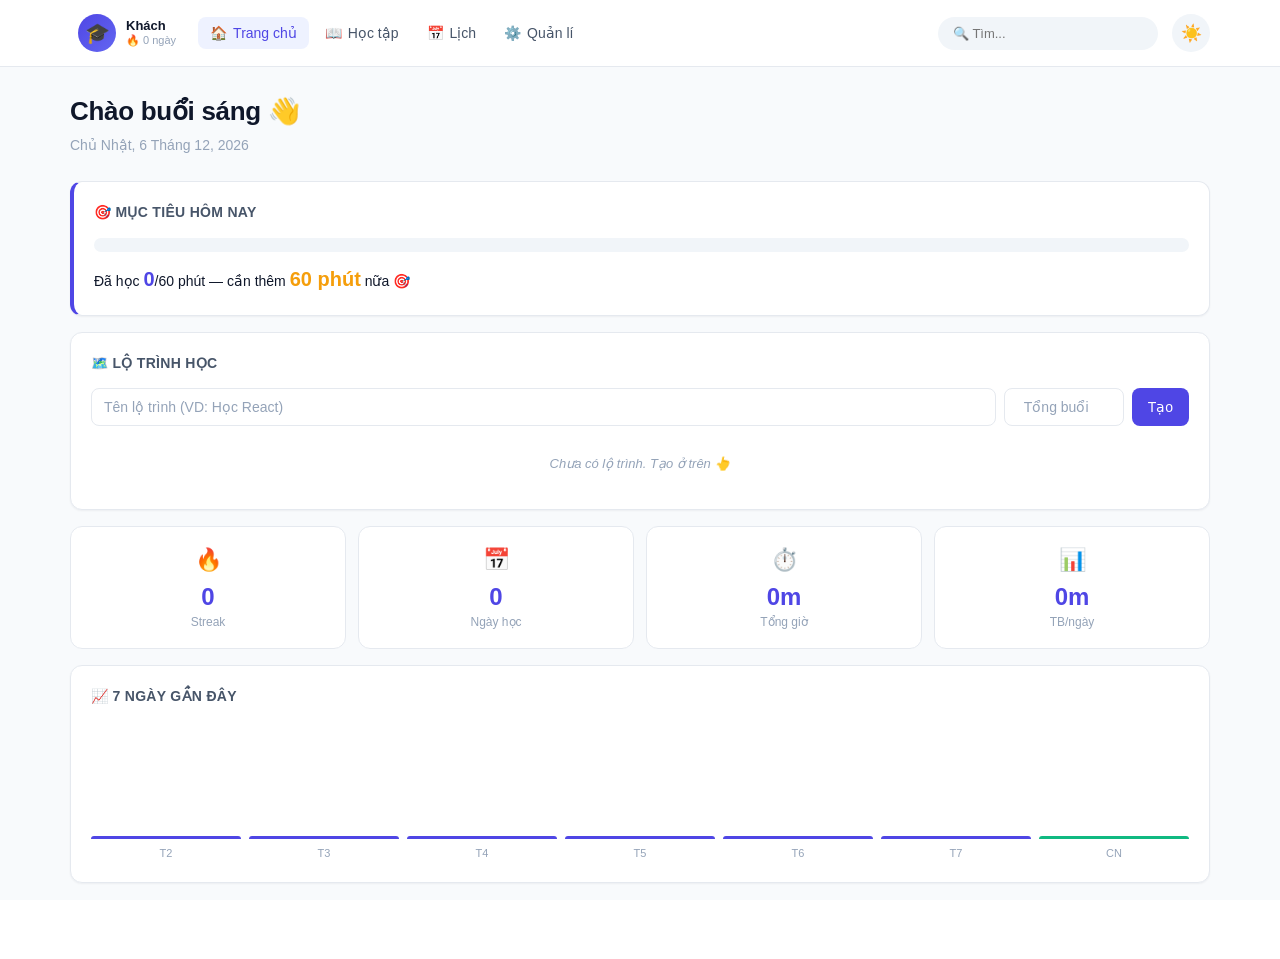
==== index.html @ bf2bdd68 "Initial commit" ====
<!DOCTYPE html>
<html lang="vi" data-theme="light">
<head>
<meta charset="UTF-8">
<meta name="viewport" content="width=device-width, initial-scale=1.0">
<title>Study Tracker</title>
<link rel="stylesheet" href="style.css">
</head>
<body>

<header class="navbar">
  <div class="nav-inner">
    <div class="nav-user" id="navUser" title="Đi tới Quản lí">
      <div class="nav-avatar" id="navAvatar">🎓</div>
      <div class="nav-user-info">
        <div class="nav-user-name" id="navUserName">Khách</div>
        <div class="nav-user-streak" id="navUserStreak">🔥 0 ngày</div>
      </div>
    </div>

    <nav class="nav-links">
      <button class="nav-link active" data-page="home"><span>🏠</span><span>Trang chủ</span></button>
      <button class="nav-link" data-page="study"><span>📖</span><span>Học tập</span></button>
      <button class="nav-link" data-page="calendar"><span>📅</span><span>Lịch</span></button>
      <button class="nav-link" data-page="manage"><span>⚙️</span><span>Quản lí</span></button>
    </nav>

    <div class="nav-search">
      <input type="text" id="globalSearch" class="search-input" placeholder="🔍 Tìm...">
      <div class="search-results" id="searchResults"></div>
    </div>

    <button class="theme-toggle" id="themeToggle" title="Sáng / Tối">
      <span class="theme-icon light">☀️</span>
      <span class="theme-icon dark">🌙</span>
    </button>
  </div>
</header>

<main class="container">

  <!-- HOME -->
  <section class="page active" id="page-home">
    <div class="hero">
      <h1 id="heroGreeting">Xin chào 👋</h1>
      <p class="hero-sub" id="heroDate"></p>
    </div>

    <div class="card card-goal" id="goalNotifCard">
      <h2 class="card-title">🎯 Mục tiêu hôm nay</h2>
      <div class="goal-progress">
        <div class="goal-bar"><div class="goal-fill" id="goalFill"></div></div>
        <div class="goal-info" id="goalInfo"></div>
      </div>
    </div>

    <div class="card">
      <h2 class="card-title">🗺️ Lộ trình học</h2>
      <div class="roadmap-form">
        <input type="text" id="roadmapInput" class="input" placeholder="Tên lộ trình (VD: Học React)">
        <input type="number" id="roadmapTotal" class="input num-input" placeholder="Tổng buổi" min="1">
        <button class="btn primary" id="addRoadmapBtn">Tạo</button>
      </div>
      <div class="roadmap-list" id="roadmapList"></div>
    </div>

    <div class="stats-grid">
      <div class="stat-card"><div class="stat-icon">🔥</div><div class="stat-num" id="homeStreak">0</div><div class="stat-label">Streak</div></div>
      <div class="stat-card"><div class="stat-icon">📅</div><div class="stat-num" id="homeDays">0</div><div class="stat-label">Ngày học</div></div>
      <div class="stat-card"><div class="stat-icon">⏱️</div><div class="stat-num" id="homeHours">0h</div><div class="stat-label">Tổng giờ</div></div>
      <div class="stat-card"><div class="stat-icon">📊</div><div class="stat-num" id="homeAvg">0m</div><div class="stat-label">TB/ngày</div></div>
    </div>

    <div class="card">
      <h2 class="card-title">📈 7 ngày gần đây</h2>
      <div class="chart" id="homeChart"></div>
    </div>
  </section>

  <!-- STUDY — timeline dọc -->
  <section class="page" id="page-study">
    <div class="page-header">
      <h1>📖 Học tập</h1>
      <p class="page-sub">Dòng thời gian — click để xem nội dung đã học</p>
    </div>

    <div class="study-summary">
      <div class="sum-pill"><span class="pill-icon">🔥</span><span class="pill-num" id="studyStreak">0</span><span class="pill-label">Chuỗi</span></div>
      <div class="sum-pill"><span class="pill-icon">⏱️</span><span class="pill-num" id="studyHours">0h</span><span class="pill-label">Tổng giờ</span></div>
      <div class="sum-pill"><span class="pill-icon">📅</span><span class="pill-num" id="studyDays">0</span><span class="pill-label">Ngày học</span></div>
    </div>

    <div class="card">
      <div class="input-row">
        <input type="date" id="studyDateInput" class="input">
        <button class="btn primary" id="studyAddBtn">+ Ghi giờ học</button>
      </div>
      <p class="hint">Chọn ngày → bấm "Ghi giờ học" để thêm phút + nội dung theo từng khung giờ</p>
    </div>

    <div class="timeline" id="timeline"></div>
  </section>

  <!-- CALENDAR -->
  <section class="page" id="page-calendar">
    <div class="page-header">
      <h1>📅 Lịch học</h1>
      <p class="page-sub">Click vào ngày để lên lịch học</p>
    </div>

    <div class="study-summary">
      <div class="sum-pill"><span class="pill-icon">🔥</span><span class="pill-num" id="calStreak">0</span><span class="pill-label">Chuỗi</span></div>
      <div class="sum-pill"><span class="pill-icon">⏱️</span><span class="pill-num" id="calHours">0h</span><span class="pill-label">Tổng giờ</span></div>
      <div class="sum-pill"><span class="pill-icon">📊</span><span class="pill-num" id="calMonthHours">0h</span><span class="pill-label">Tháng này</span></div>
    </div>

    <div class="card">
      <div class="cal-header">
        <button class="btn ghost" id="prevMonth">◀</button>
        <h2 class="cal-title" id="calTitle"></h2>
        <button class="btn ghost" id="nextMonth">▶</button>
        <button class="btn soft" id="todayBtn">Hôm nay</button>
      </div>
      <div class="cal-weekdays">
        <div>T2</div><div>T3</div><div>T4</div><div>T5</div><div>T6</div>
        <div class="weekend">T7</div><div class="weekend">CN</div>
      </div>
      <div class="cal-grid" id="calGrid"></div>
    </div>
  </section>

  <!-- MANAGE -->
  <section class="page" id="page-manage">
    <div class="page-header">
      <h1>⚙️ Quản lí</h1>
      <p class="page-sub">Thông tin, mục tiêu, giao diện và dữ liệu</p>
    </div>

    <!-- Profile -->
    <div class="card">
      <h2 class="card-title">👤 Thông tin cá nhân</h2>
      <div class="profile-row">
        <div class="avatar-wrap">
          <button class="avatar" id="avatarBtn" type="button">🎓</button>
          <div class="avatar-menu" id="avatarMenu">
            <button data-act="upload">📷 Tải ảnh lên</button>
            <button data-act="emoji">😀 Chọn emoji</button>
            <button data-act="remove" class="del">🗑 Xoá ảnh</button>
          </div>
        </div>
        <div class="profile-fields">
          <input class="input" id="profileName" type="text" placeholder="Họ và tên">
          <input class="input" id="profileEmail" type="email" placeholder="📧 Email">
          <input class="input" id="profilePhone" type="tel" placeholder="📱 Số điện thoại">
        </div>
        <input type="file" id="avatarFile" accept="image/*" hidden>
      </div>
      <div class="emoji-picker" id="emojiPicker"></div>
    </div>

    <!-- Goals -->
    <div class="card">
      <h2 class="card-title">🎯 Mục tiêu</h2>
      <label class="field-label">Mục tiêu dài hạn</label>
      <input class="input" id="profileGoal" type="text" placeholder="VD: Thành thạo React trong 3 tháng">
      <label class="field-label">Mục tiêu mỗi ngày (phút)</label>
      <div class="input-row">
        <input class="input" id="dailyGoalInput" type="number" min="0" placeholder="VD: 60">
        <button class="btn primary" id="saveDailyGoalBtn">Lưu</button>
      </div>
      <p class="hint">Đây là số phút bạn muốn học mỗi ngày. Home sẽ nhắc bạn.</p>
    </div>

    <!-- Background -->
    <div class="card">
      <h2 class="card-title">🖼️ Hình nền</h2>
      <div class="bg-options" id="bgOptions">
        <button class="bg-swatch" data-bg-type="default"><span class="bg-label">Mặc định</span></button>
        <button class="bg-swatch" data-bg-type="color" data-bg-value="#fef3c7" style="background:#fef3c7"><span class="bg-label">Vàng nhạt</span></button>
        <button class="bg-swatch" data-bg-type="color" data-bg-value="#dbeafe" style="background:#dbeafe"><span class="bg-label">Xanh dương</span></button>
        <button class="bg-swatch" data-bg-type="color" data-bg-value="#dcfce7" style="background:#dcfce7"><span class="bg-label">Xanh lá</span></button>
        <button class="bg-swatch" data-bg-type="color" data-bg-value="#fce7f3" style="background:#fce7f3"><span class="bg-label">Hồng</span></button>
        <button class="bg-swatch" data-bg-type="gradient" data-bg-value="linear-gradient(135deg,#eef2ff,#fce7f3)" style="background:linear-gradient(135deg,#eef2ff,#fce7f3)"><span class="bg-label">Gradient 1</span></button>
        <button class="bg-swatch" data-bg-type="gradient" data-bg-value="linear-gradient(135deg,#dbeafe,#dcfce7)" style="background:linear-gradient(135deg,#dbeafe,#dcfce7)"><span class="bg-label">Gradient 2</span></button>
        <button class="bg-swatch" data-bg-type="gradient" data-bg-value="linear-gradient(135deg,#1e293b,#0f172a)"><span class="bg-label">Tối</span></button>
      </div>
      <div class="input-row" style="margin-top:14px;">
        <input type="color" id="bgColorPicker" class="input color-input" value="#f8fafc">
        <button class="btn soft" id="bgApplyColorBtn">Áp dụng màu</button>
        <button class="btn soft" id="bgUploadBtn">📷 Tải ảnh nền</button>
        <input type="file" id="bgFile" accept="image/*" hidden>
      </div>
    </div>

    <!-- Theme -->
    <div class="card">
      <h2 class="card-title">🎨 Chế độ hiển thị</h2>
      <div class="setting-row">
        <div>
          <div class="setting-label">Sáng / Tối</div>
          <div class="setting-desc">Áp dụng cho toàn bộ giao diện</div>
        </div>
        <div class="segmented" id="themeSegment">
          <button data-theme-value="light">☀️ Sáng</button>
          <button data-theme-value="dark">🌙 Tối</button>
          <button data-theme-value="auto">💻 Auto</button>
        </div>
      </div>
    </div>

    <!-- Stock chart -->
    <div class="card">
      <h2 class="card-title">📈 Biểu đồ tiến độ học tập</h2>
      <div class="stock-chart-wrap">
        <svg class="stock-chart" id="stockChart" viewBox="0 0 800 240" preserveAspectRatio="none"></svg>
      </div>
      <div class="chart-legend-mini"><span>Từ ngày đầu học đến nay</span><span>Phút học / ngày</span></div>
    </div>

    <!-- Data -->
    <div class="card">
      <h2 class="card-title">💾 Dữ liệu</h2>

      <label class="field-label">Xóa dữ liệu 1 ngày</label>
      <div class="input-row">
        <input type="date" id="deleteDateInput" class="input">
        <button class="btn danger" id="deleteDayBtn">🗑 Xóa ngày này</button>
      </div>

      <label class="field-label">Xóa dữ liệu theo khoảng</label>
      <div class="input-row">
        <input type="date" id="deleteFrom" class="input">
        <span class="unit-label">→</span>
        <input type="date" id="deleteTo" class="input">
        <button class="btn danger" id="deleteRangeBtn">🗑 Xóa</button>
      </div>

      <label class="field-label">Sao lưu / Khôi phục</label>
      <div class="btn-row">
        <button class="btn soft" id="exportBtn">⬇ Xuất JSON</button>
        <button class="btn soft" id="importBtn">⬆ Nhập JSON</button>
        <input type="file" id="importFile" accept=".json" hidden>
      </div>

      <label class="field-label" style="color:var(--danger)">Vùng nguy hiểm</label>
      <div class="btn-row">
        <button class="btn danger" id="resetAllBtn">⚠️ Xoá TẤT CẢ dữ liệu</button>
      </div>
      <p class="hint">Xóa tất cả sẽ xóa cả profile, lộ trình, background. Không thể hoàn tác!</p>
    </div>
  </section>
</main>

<!-- MODAL GHI GIỜ HỌC -->
<div class="modal" id="hourModal">
  <div class="modal-backdrop" data-close></div>
  <div class="modal-content">
    <h3 class="modal-title" id="modalTitle">Ghi giờ học</h3>
    <p class="modal-sub" id="modalSub"></p>

    <label class="field-label">Tổng số phút học ngày này</label>
    <div class="input-row">
      <input type="number" id="modalMinutes" class="input" min="0" placeholder="VD: 120">
      <span class="unit-label">phút</span>
    </div>

    <label class="field-label">Chi tiết từng khung giờ (tuỳ chọn)</label>
    <div class="hour-list" id="hourList"></div>

    <div class="modal-actions">
      <button class="btn ghost" data-close>Huỷ</button>
      <button class="btn primary" id="modalSave">Lưu</button>
    </div>
  </div>
</div>

<div id="toast" class="toast"></div>
<script src="app.js"></script>
</body>
</html>
---- style.css ----
/* ═══════ RESET & THEME ═══════ */
* { box-sizing: border-box; margin: 0; padding: 0; }

:root {
  --bg: #f8fafc;
  --surface: #ffffff;
  --surface-2: #f1f5f9;
  --border: #e5e9ef;
  --text: #0f172a;
  --text-2: #475569;
  --text-mute: #94a3b8;
  --accent: #4f46e5;
  --accent-2: #6366f1;
  --accent-soft: #eef2ff;
  --accent-hover: #4338ca;
  --success: #10b981;
  --danger: #ef4444;
  --warning: #f59e0b;
  --shadow-sm: 0 1px 2px rgba(15,23,42,.05);
  --shadow: 0 4px 14px rgba(15,23,42,.06);
  --radius: 12px;
  --radius-sm: 8px;
  --t-fast: .15s ease;
  --t: .25s cubic-bezier(.4,0,.2,1);
  --app-bg: var(--bg);
  --app-bg-image: none;
}
[data-theme="dark"] {
  --bg: #0d1117;
  --surface: #161b22;
  --surface-2: #1c2128;
  --border: #2d333b;
  --text: #e6edf3;
  --text-2: #adbac7;
  --text-mute: #768390;
  --accent: #539bf5;
  --accent-2: #6cb6ff;
  --accent-soft: #1c2b41;
  --accent-hover: #4184e4;
  --shadow-sm: 0 1px 2px rgba(0,0,0,.4);
  --shadow: 0 4px 14px rgba(0,0,0,.4);
}

html, body {
  color: var(--text);
  font-family: -apple-system, BlinkMacSystemFont, "Segoe UI", Roboto, "Helvetica Neue", Arial, sans-serif;
  font-size: 15px; line-height: 1.55;
  -webkit-font-smoothing: antialiased;
  min-height: 100vh;
  transition: color var(--t);
}

/* Background layer */
body::before {
  content: '';
  position: fixed; inset: 0;
  background: var(--app-bg);
  background-image: var(--app-bg-image);
  background-size: cover;
  background-position: center;
  background-attachment: fixed;
  z-index: -1;
  transition: background var(--t);
}
body.has-bg-image::before {
  filter: none;
}

input, textarea, button { font-family: inherit; font-size: inherit; color: inherit; }
button { cursor: pointer; border: none; background: none; }
ul { list-style: none; }

.theme-switching, .theme-switching * { transition: none !important; }

/* ═══════ NAVBAR ═══════ */
.navbar {
  position: sticky; top: 0; z-index: 100;
  background: var(--surface);
  border-bottom: 1px solid var(--border);
  backdrop-filter: saturate(180%) blur(12px);
  transition: background var(--t), border-color var(--t);
}
.nav-inner {
  max-width: 1180px; margin: 0 auto;
  padding: 10px 20px;
  display: flex; align-items: center; gap: 14px;
}
.nav-user {
  display: flex; align-items: center; gap: 10px;
  cursor: pointer; padding: 4px 8px; border-radius: 10px;
  transition: background var(--t-fast);
}
.nav-user:hover { background: var(--surface-2); }
.nav-avatar {
  width: 38px; height: 38px; border-radius: 50%;
  background: linear-gradient(135deg, var(--accent), var(--accent-2));
  color: #fff; font-size: 20px;
  display: flex; align-items: center; justify-content: center;
  flex-shrink: 0;
  background-size: cover; background-position: center;
}
.nav-user-info { display: flex; flex-direction: column; line-height: 1.15; }
.nav-user-name { font-size: 13px; font-weight: 600; color: var(--text); }
.nav-user-streak { font-size: 11px; color: var(--text-mute); }

.nav-links { display: flex; gap: 4px; flex: 1; }
.nav-link {
  display: inline-flex; align-items: center; gap: 6px;
  padding: 8px 12px; border-radius: var(--radius-sm);
  font-size: 14px; font-weight: 500; color: var(--text-2);
  transition: background var(--t-fast), color var(--t-fast);
}
.nav-link:hover { background: var(--surface-2); color: var(--text); }
.nav-link.active { background: var(--accent-soft); color: var(--accent); }

.nav-search { position: relative; width: 220px; }
.search-input {
  width: 100%; padding: 8px 14px;
  background: var(--surface-2); border: 1px solid transparent;
  border-radius: 999px; font-size: 13px; outline: none;
  transition: border-color var(--t-fast), background var(--t-fast);
}
.search-input:focus { border-color: var(--accent-2); background: var(--surface); }
.search-results {
  position: absolute; top: calc(100% + 6px); right: 0;
  width: 320px; max-height: 380px; overflow-y: auto;
  background: var(--surface); border: 1px solid var(--border);
  border-radius: var(--radius); box-shadow: var(--shadow);
  display: none; z-index: 200;
}
.search-results.show { display: block; }
.search-item {
  padding: 10px 14px; border-bottom: 1px solid var(--border);
  cursor: pointer; font-size: 13px;
}
.search-item:last-child { border-bottom: none; }
.search-item:hover { background: var(--surface-2); }
.search-item .si-type { font-size: 11px; color: var(--text-mute); text-transform: uppercase; }
.search-item .si-title { font-weight: 600; margin: 2px 0; }
.search-item .si-preview { color: var(--text-2); font-size: 12px; }
.search-empty { padding: 20px; text-align: center; color: var(--text-mute); font-size: 13px; }

.theme-toggle {
  width: 38px; height: 38px; border-radius: 50%;
  background: var(--surface-2);
  display: flex; align-items: center; justify-content: center;
  position: relative; flex-shrink: 0;
}
.theme-toggle:hover { background: var(--border); }
.theme-icon { position: absolute; font-size: 17px; transition: opacity var(--t), transform var(--t); }
[data-theme="light"] .theme-icon.light { opacity: 1; transform: rotate(0); }
[data-theme="light"] .theme-icon.dark { opacity: 0; transform: rotate(90deg); }
[data-theme="dark"] .theme-icon.light { opacity: 0; transform: rotate(-90deg); }
[data-theme="dark"] .theme-icon.dark { opacity: 1; transform: rotate(0); }

/* ═══════ LAYOUT ═══════ */
.container { max-width: 1180px; margin: 0 auto; padding: 24px 20px 60px; }
.page { display: none; }
.page.active { display: block; animation: pageIn .3s cubic-bezier(.4,0,.2,1); }
@keyframes pageIn {
  from { opacity: 0; transform: translateY(8px); }
  to   { opacity: 1; transform: translateY(0); }
}
.page-header { margin-bottom: 20px; }
.page-header h1 { font-size: 24px; font-weight: 700; }
.page-sub { font-size: 14px; color: var(--text-mute); margin-top: 4px; }
.hero { margin-bottom: 24px; }
.hero h1 { font-size: 26px; font-weight: 700; letter-spacing: -.3px; }
.hero-sub { font-size: 14px; color: var(--text-mute); margin-top: 4px; text-transform: capitalize; }

/* ═══════ CARD ═══════ */
.card {
  background: var(--surface);
  border: 1px solid var(--border);
  border-radius: var(--radius);
  padding: 20px; margin-bottom: 16px;
  box-shadow: var(--shadow-sm);
  transition: background var(--t), border-color var(--t);
}
.card-title {
  font-size: 14px; font-weight: 600; color: var(--text-2);
  text-transform: uppercase; letter-spacing: .3px; margin-bottom: 14px;
}

/* ═══════ GOAL NOTIF ═══════ */
.card-goal { border-left: 4px solid var(--accent); }
.goal-progress { display: flex; flex-direction: column; gap: 12px; }
.goal-bar {
  height: 14px; background: var(--surface-2);
  border-radius: 999px; overflow: hidden;
}
.goal-fill {
  height: 100%;
  background: var(--accent);
  border-radius: 999px;
  width: 0%; transition: width .6s cubic-bezier(.4,0,.2,1), background .3s;
}
.goal-fill.done { background: var(--success); }
.goal-fill.over { background: var(--warning); }
.goal-info { display: flex; justify-content: space-between; gap: 10px; font-size: 14px; flex-wrap: wrap; }
.goal-info b { font-size: 20px; color: var(--accent); }
.goal-info .goal-warn { color: var(--warning); font-weight: 600; }

/* ═══════ ROADMAP ═══════ */
.roadmap-form {
  display: grid;
  grid-template-columns: 1fr 120px auto;
  gap: 8px; margin-bottom: 14px;
}
.num-input { text-align: center; }
.roadmap-list { display: flex; flex-direction: column; gap: 8px; }
.roadmap-item {
  background: var(--surface-2);
  border-radius: var(--radius-sm);
  padding: 14px;
  animation: itemIn .25s ease;
}
@keyframes itemIn {
  from { opacity: 0; transform: translateX(-6px); }
  to   { opacity: 1; transform: translateX(0); }
}
.roadmap-head {
  display: flex; align-items: flex-start; gap: 12px;
  margin-bottom: 10px;
}
.roadmap-info { flex: 1; min-width: 0; }
.roadmap-title { font-weight: 600; font-size: 15px; word-break: break-word; }
.roadmap-meta {
  font-size: 12px; color: var(--text-mute); margin-top: 4px;
  display: flex; gap: 12px; flex-wrap: wrap;
}
.roadmap-meta b { color: var(--accent); font-size: 14px; }
.roadmap-progress {
  height: 8px; background: var(--surface);
  border-radius: 999px; overflow: hidden;
  margin-bottom: 10px;
}
.roadmap-fill {
  height: 100%; width: 0%;
  background: var(--accent);
  transition: width .5s ease;
  border-radius: 999px;
}
.roadmap-fill.done { background: var(--success); }
.roadmap-actions { display: flex; gap: 6px; flex-wrap: wrap; }
.roadmap-actions button {
  padding: 6px 12px; font-size: 12px; font-weight: 500;
  border-radius: 6px;
  background: var(--surface); color: var(--text-2);
  transition: background var(--t-fast), color var(--t-fast);
}
.roadmap-actions button:hover { background: var(--accent-soft); color: var(--accent); }
.roadmap-actions .del:hover { background: #fee2e2; color: var(--danger); }
.roadmap-actions .done-btn { background: var(--accent); color: #fff; }
.roadmap-actions .done-btn:hover { background: var(--accent-hover); color: #fff; }

/* ═══════ STATS ═══════ */
.stats-grid { display: grid; grid-template-columns: repeat(4, 1fr); gap: 12px; margin-bottom: 16px; }
.stat-card {
  background: var(--surface); border: 1px solid var(--border);
  border-radius: var(--radius); padding: 16px; text-align: center;
  transition: transform var(--t-fast), border-color var(--t-fast), box-shadow var(--t-fast);
}
.stat-card:hover { transform: translateY(-2px); border-color: var(--accent-2); box-shadow: var(--shadow); }
.stat-icon { font-size: 22px; margin-bottom: 6px; }
.stat-num { font-size: 24px; font-weight: 700; color: var(--accent); line-height: 1.2; }
.stat-label { font-size: 12px; color: var(--text-mute); margin-top: 2px; }

/* ═══════ CHART ═══════ */
.chart { display: flex; align-items: flex-end; gap: 8px; height: 140px; padding-top: 20px; }
.bar-wrap { flex: 1; height: 100%; display: flex; flex-direction: column; align-items: center; justify-content: flex-end; gap: 6px; }
.bar-val { font-size: 11px; color: var(--text-2); font-weight: 600; height: 14px; }
.bar {
  width: 100%;
  background: var(--accent);
  border-radius: 5px 5px 0 0; min-height: 3px;
  transition: height .5s cubic-bezier(.4,0,.2,1);
}
.bar.today { background: var(--success); }
.bar-label { font-size: 11px; color: var(--text-mute); }

/* ═══════ INPUTS & BUTTONS ═══════ */
.input, .textarea {
  width: 100%; padding: 10px 12px;
  background: var(--surface); border: 1px solid var(--border);
  border-radius: var(--radius-sm);
  font-size: 14px; color: var(--text); outline: none;
  transition: border-color var(--t-fast), box-shadow var(--t-fast);
}
.input:focus, .textarea:focus {
  border-color: var(--accent-2);
  box-shadow: 0 0 0 3px var(--accent-soft);
}
.input::placeholder { color: var(--text-mute); }
.color-input { padding: 4px; height: 40px; width: 60px; flex: 0 0 auto; cursor: pointer; }
.unit-label { display: flex; align-items: center; padding: 0 10px; color: var(--text-mute); font-size: 13px; }

.input-row { display: flex; gap: 8px; margin-bottom: 12px; }
.input-row .input { flex: 1; }

.field-label {
  display: block; font-size: 12px; font-weight: 600;
  color: var(--text-2); text-transform: uppercase;
  letter-spacing: .3px; margin: 10px 0 6px;
}

.btn {
  display: inline-flex; align-items: center; justify-content: center;
  padding: 9px 16px; border-radius: var(--radius-sm);
  font-size: 14px; font-weight: 500;
  background: var(--surface-2); color: var(--text);
  transition: background var(--t-fast), transform var(--t-fast), color var(--t-fast);
  white-space: nowrap;
}
.btn:hover { background: var(--border); }
.btn:active { transform: scale(.97); }
.btn.primary { background: var(--accent); color: #fff; }
.btn.primary:hover { background: var(--accent-hover); }
.btn.danger { background: var(--danger); color: #fff; }
.btn.danger:hover { background: #dc2626; }
.btn.ghost { background: transparent; border: 1px solid var(--border); color: var(--text-2); }
.btn.ghost:hover { background: var(--surface-2); color: var(--text); }
.btn.soft { background: var(--accent-soft); color: var(--accent); }
.btn.soft:hover { background: var(--accent); color: #fff; }
.btn-row { display: flex; gap: 8px; flex-wrap: wrap; }

/* ═══════ STUDY SUMMARY ═══════ */
.study-summary {
  display: grid; grid-template-columns: repeat(3, 1fr);
  gap: 12px; margin-bottom: 16px;
}
.sum-pill {
  background: var(--surface); border: 1px solid var(--border);
  border-radius: var(--radius); padding: 14px;
  display: flex; align-items: center; gap: 10px;
}
.pill-icon { font-size: 22px; }
.pill-num { font-size: 20px; font-weight: 700; color: var(--accent); }
.pill-label { font-size: 12px; color: var(--text-mute); margin-left: auto; }

/* ═══════ TIMELINE ═══════ */
.timeline { display: flex; flex-direction: column; gap: 20px; }

.timeline-month {
  position: relative;
}
.timeline-month-title {
  font-size: 15px; font-weight: 700; color: var(--accent);
  padding: 6px 12px; background: var(--accent-soft);
  border-radius: 999px; display: inline-block;
  margin-bottom: 12px;
}
.timeline-month-body {
  position: relative;
  padding-left: 28px;
  border-left: 2px dashed var(--border);
  margin-left: 10px;
}

.timeline-day {
  position: relative;
  margin-bottom: 12px;
  background: var(--surface);
  border: 1px solid var(--border);
  border-radius: var(--radius);
  overflow: hidden;
  transition: border-color var(--t-fast), box-shadow var(--t-fast);
}
.timeline-day:hover { border-color: var(--accent-2); box-shadow: var(--shadow-sm); }
.timeline-day::before {
  content: '';
  position: absolute;
  left: -34px; top: 18px;
  width: 10px; height: 10px; border-radius: 50%;
  background: var(--accent);
  box-shadow: 0 0 0 3px var(--accent-soft);
}
.timeline-day.today::before {
  background: var(--success);
  box-shadow: 0 0 0 3px #d1fae5;
  animation: pulse 2s infinite;
}
@keyframes pulse {
  0%,100% { box-shadow: 0 0 0 3px #d1fae5; }
  50%     { box-shadow: 0 0 0 7px rgba(16,185,129,.15); }
}

.day-header {
  display: flex; align-items: center; gap: 12px;
  padding: 12px 16px;
  cursor: pointer;
  transition: background var(--t-fast);
}
.day-header:hover { background: var(--surface-2); }
.day-date {
  font-weight: 700; font-size: 14px; color: var(--text);
  min-width: 100px;
}
.day-badge {
  background: var(--accent-soft); color: var(--accent);
  padding: 2px 8px; border-radius: 999px;
  font-size: 11px; font-weight: 600;
}
.day-badge.done { background: #d1fae5; color: #065f46; }
.day-badge.streak { background: #fee2e2; color: #991b1b; }
.day-meta {
  margin-left: auto; display: flex; gap: 12px;
  font-size: 12px; color: var(--text-mute);
  align-items: center;
}
.day-toggle {
  font-size: 12px; color: var(--text-mute);
  transition: transform var(--t);
}
.timeline-day.expanded .day-toggle { transform: rotate(90deg); }

.day-body {
  max-height: 0; overflow: hidden;
  transition: max-height .35s ease;
  background: var(--surface-2);
}
.timeline-day.expanded .day-body { max-height: 2000px; }
.day-body-inner {
  padding: 12px 16px;
  display: flex; flex-direction: column; gap: 8px;
}
.slot-row {
  display: flex; gap: 12px; align-items: flex-start;
  padding: 8px 12px;
  background: var(--surface);
  border-radius: var(--radius-sm);
  border-left: 3px solid var(--accent);
  font-size: 13px;
  animation: itemIn .2s ease;
}
.slot-row.done { border-left-color: var(--success); opacity: .85; }
.slot-row .slot-time {
  font-weight: 700; color: var(--accent);
  min-width: 55px; font-variant-numeric: tabular-nums;
}
.slot-row.done .slot-time { color: var(--success); }
.slot-row .slot-text { flex: 1; word-break: break-word; }
.slot-row.done .slot-text { color: var(--text); }

.day-empty { color: var(--text-mute); font-size: 13px; font-style: italic; text-align: center; padding: 8px; }

/* ═══════ CALENDAR ═══════ */
.cal-header { display: flex; align-items: center; gap: 8px; margin-bottom: 16px; }
.cal-title { flex: 1; text-align: center; font-size: 17px; font-weight: 700; text-transform: capitalize; }
.cal-weekdays { display: grid; grid-template-columns: repeat(7, 1fr); gap: 4px; margin-bottom: 6px; }
.cal-weekdays > div {
  text-align: center; font-size: 11px; font-weight: 700;
  color: var(--text-mute); text-transform: uppercase; padding: 6px 0;
}
.cal-weekdays .weekend { color: var(--danger); }
.cal-grid { display: grid; grid-template-columns: repeat(7, 1fr); gap: 4px; }
.cell {
  min-height: 92px; padding: 5px 6px;
  background: var(--surface); border: 1px solid var(--border);
  border-radius: var(--radius-sm); cursor: pointer;
  display: flex; flex-direction: column; gap: 3px;
  transition: transform var(--t-fast), border-color var(--t-fast), box-shadow var(--t-fast);
  overflow: hidden;
}
.cell:hover { transform: translateY(-2px); border-color: var(--accent-2); box-shadow: var(--shadow); }
.cell.other { opacity: .45; }
.cell.today { background: var(--accent-soft); border-color: var(--accent-2); }
.cell .num {
  font-size: 12px; font-weight: 700;
  width: 22px; height: 22px;
  display: flex; align-items: center; justify-content: center;
  border-radius: 50%; color: var(--text-2); flex-shrink: 0;
}
.cell.today .num { background: var(--accent); color: #fff; }
.cell .chips { display: flex; flex-direction: column; gap: 2px; flex: 1; overflow: hidden; }
.chip {
  font-size: 10px; padding: 2px 5px; border-radius: 4px;
  white-space: nowrap; overflow: hidden; text-overflow: ellipsis; font-weight: 500;
}
.chip.t { background: #dbeafe; color: #1e40af; }
.chip.g { background: #dcfce7; color: #166534; }
.chip.n { background: #fef3c7; color: #92400e; }
[data-theme="dark"] .chip.t { background: #1c3a5e; color: #9ecbff; }
[data-theme="dark"] .chip.g { background: #1f3d2a; color: #9ee6a8; }
[data-theme="dark"] .chip.n { background: #4a3418; color: #f0c674; }

.hint { font-size: 12px; color: var(--text-mute); margin-top: 12px; text-align: center; }

/* ═══════ MODAL ═══════ */
.modal { position: fixed; inset: 0; display: none; z-index: 1000; }
.modal.show { display: block; }
.modal-backdrop {
  position: absolute; inset: 0;
  background: rgba(15,23,42,.5);
  backdrop-filter: blur(3px);
  animation: fadeIn .2s ease;
}
@keyframes fadeIn { from { opacity: 0; } to { opacity: 1; } }
.modal-content {
  position: absolute; top: 50%; left: 50%;
  transform: translate(-50%, -50%);
  background: var(--surface); border-radius: var(--radius);
  padding: 24px; max-width: 640px; width: calc(100% - 40px);
  max-height: 90vh; overflow-y: auto;
  box-shadow: 0 20px 50px rgba(0,0,0,.25);
  animation: modalIn .3s cubic-bezier(.4,0,.2,1);
}
@keyframes modalIn {
  from { opacity: 0; transform: translate(-50%, calc(-50% + 20px)); }
  to   { opacity: 1; transform: translate(-50%, -50%); }
}
.modal-title { font-size: 18px; font-weight: 700; margin-bottom: 4px; }
.modal-sub { font-size: 13px; color: var(--text-mute); margin-bottom: 16px; }

/* ─── HOUR LIST (mới: 3 cột) ─── */
.hour-list {
  display: flex; flex-direction: column; gap: 6px;
  max-height: 320px; overflow-y: auto;
  padding: 8px; background: var(--surface-2);
  border-radius: var(--radius-sm);
  margin-bottom: 16px;
}
.hour-item {
  display: grid;
  grid-template-columns: 56px 1fr 32px;
  gap: 8px; align-items: center;
}
.hour-label {
  font-size: 13px; font-weight: 600; color: var(--text-2);
  font-variant-numeric: tabular-nums;
}
.hour-item input[type="text"] {
  padding: 8px 12px;
  background: var(--surface);
  border: 1px solid var(--border);
  border-radius: 6px;
  font-size: 13px;
  outline: none;
  transition: border-color var(--t-fast), box-shadow var(--t-fast);
}
.hour-item input[type="text"]:focus {
  border-color: var(--accent-2);
  box-shadow: 0 0 0 3px var(--accent-soft);
}
.hour-clear {
  width: 28px; height: 28px;
  border-radius: 6px;
  color: var(--text-mute);
  font-size: 13px;
  display: flex; align-items: center; justify-content: center;
  transition: background var(--t-fast), color var(--t-fast);
}
.hour-clear:hover { background: #fee2e2; color: var(--danger); }

.modal-actions { display: flex; justify-content: flex-end; gap: 8px; }

/* ═══════ PROFILE / AVATAR ═══════ */
.profile-row { display: flex; gap: 16px; align-items: flex-start; flex-wrap: wrap; }
.avatar-wrap { position: relative; flex-shrink: 0; }
.avatar {
  width: 88px; height: 88px; border-radius: 50%;
  font-size: 38px;
  background: linear-gradient(135deg, var(--accent), var(--accent-2));
  color: #fff;
  display: flex; align-items: center; justify-content: center;
  box-shadow: 0 4px 14px rgba(99,102,241,.25);
  transition: transform var(--t-fast);
  background-size: cover; background-position: center;
  overflow: hidden;
}
.avatar img { width: 100%; height: 100%; object-fit: cover; }
.avatar:hover { transform: scale(1.05); }
.avatar:active { transform: scale(.95); }

.avatar-menu {
  position: absolute; top: 100%; left: 0; z-index: 20;
  background: var(--surface);
  border: 1px solid var(--border);
  border-radius: var(--radius-sm);
  box-shadow: var(--shadow);
  padding: 6px; min-width: 160px;
  display: none;
  margin-top: 6px;
}
.avatar-menu.show { display: block; animation: pageIn .15s ease; }
.avatar-menu button {
  display: block; width: 100%; text-align: left;
  padding: 8px 12px; font-size: 13px;
  border-radius: 6px; color: var(--text-2);
}
.avatar-menu button:hover { background: var(--surface-2); color: var(--text); }
.avatar-menu button.del:hover { background: #fee2e2; color: var(--danger); }

.profile-fields { flex: 1; min-width: 220px; display: flex; flex-direction: column; gap: 8px; }

.emoji-picker {
  display: none; flex-wrap: wrap; gap: 4px;
  margin-top: 16px; padding: 10px;
  background: var(--surface-2); border-radius: var(--radius-sm);
}
.emoji-picker.show { display: flex; }
.emoji-picker button {
  font-size: 20px; padding: 6px 8px; border-radius: 6px;
  transition: background var(--t-fast), transform var(--t-fast);
}
.emoji-picker button:hover { background: var(--border); transform: scale(1.1); }

/* ═══════ BACKGROUND SWATCHES ═══════ */
.bg-options {
  display: grid;
  grid-template-columns: repeat(auto-fill, minmax(110px, 1fr));
  gap: 10px;
}
.bg-swatch {
  height: 70px; border-radius: var(--radius-sm);
  border: 2px solid var(--border);
  position: relative; overflow: hidden;
  transition: transform var(--t-fast), border-color var(--t-fast);
  background: var(--surface-2);
}
.bg-swatch:hover { transform: scale(1.03); border-color: var(--accent-2); }
.bg-swatch.active { border-color: var(--accent); box-shadow: 0 0 0 3px var(--accent-soft); }
.bg-swatch .bg-label {
  position: absolute; bottom: 4px; left: 4px; right: 4px;
  font-size: 11px; color: #fff;
  background: rgba(0,0,0,.55);
  padding: 2px 6px; border-radius: 4px;
  text-align: center;
}
.bg-swatch[data-bg-type="default"] .bg-label,
.bg-swatch[data-bg-type="color"] .bg-label,
.bg-swatch[data-bg-type="gradient"][data-bg-value*="#f"] .bg-label {
  color: #1e293b; background: rgba(255,255,255,.7);
}

/* ═══════ SETTINGS ═══════ */
.setting-row { display: flex; align-items: center; justify-content: space-between; gap: 16px; flex-wrap: wrap; }
.setting-label { font-size: 14px; font-weight: 500; }
.setting-desc { font-size: 12px; color: var(--text-mute); margin-top: 2px; }
.segmented {
  display: inline-flex; padding: 3px;
  background: var(--surface-2); border-radius: var(--radius-sm); gap: 2px;
}
.segmented button {
  padding: 7px 14px; font-size: 13px;
  border-radius: 6px; color: var(--text-2);
  transition: background var(--t-fast), color var(--t-fast);
}
.segmented button.active {
  background: var(--surface); color: var(--accent);
  font-weight: 600; box-shadow: var(--shadow-sm);
}

/* ═══════ STOCK CHART ═══════ */
.stock-chart-wrap {
  background: var(--surface-2);
  border-radius: var(--radius-sm);
  padding: 12px; overflow: hidden;
}
.stock-chart { width: 100%; height: 240px; display: block; }
.stock-chart .grid-line { stroke: var(--border); stroke-width: 1; }
.stock-chart .axis-text { fill: var(--text-mute); font-size: 11px; }
.stock-chart .line { fill: none; stroke: var(--accent); stroke-width: 2.5; stroke-linejoin: round; stroke-linecap: round; }
.stock-chart .area { fill: url(#stockGrad); opacity: .35; }
.stock-chart .dot { fill: var(--accent); stroke: var(--surface); stroke-width: 2; cursor: pointer; transition: r .15s; }
.stock-chart .dot:hover { r: 5; }
.chart-legend-mini {
  display: flex; justify-content: space-between;
  font-size: 11px; color: var(--text-mute); margin-top: 8px;
}

/* ═══════ TOAST ═══════ */
.toast {
  position: fixed; left: 50%; bottom: 24px;
  transform: translate(-50%, 100px);
  background: #0f172a; color: #fff;
  padding: 12px 20px; border-radius: 10px;
  font-size: 14px;
  box-shadow: 0 8px 24px rgba(0,0,0,.25);
  opacity: 0; z-index: 9999; pointer-events: none;
  transition: transform .3s cubic-bezier(.4,0,.2,1), opacity .3s;
  max-width: 90vw;
}
[data-theme="dark"] .toast { background: #f1f5f9; color: #0f172a; }
.toast.show { transform: translate(-50%, 0); opacity: 1; }

/* ═══════ RESPONSIVE ═══════ */
@media (max-width: 900px) {
  .nav-search { display: none; }
  .stats-grid { grid-template-columns: repeat(2, 1fr); }
  .study-summary { grid-template-columns: 1fr; }
  .roadmap-form { grid-template-columns: 1fr auto; }
  .roadmap-form .num-input { grid-column: 1 / -1; }
}
@media (max-width: 600px) {
  .nav-inner { padding: 8px 12px; gap: 8px; flex-wrap: wrap; }
  .nav-user-info { display: none; }
  .nav-link span:last-child { display: none; }
  .container { padding: 18px 12px 50px; }
  .hero h1 { font-size: 22px; }
  .cell { min-height: 68px; padding: 4px; }
  .timeline-month-body { padding-left: 20px; }
  .day-header { padding: 10px 12px; flex-wrap: wrap; }
  .day-meta { margin-left: 0; flex-basis: 100%; }
}
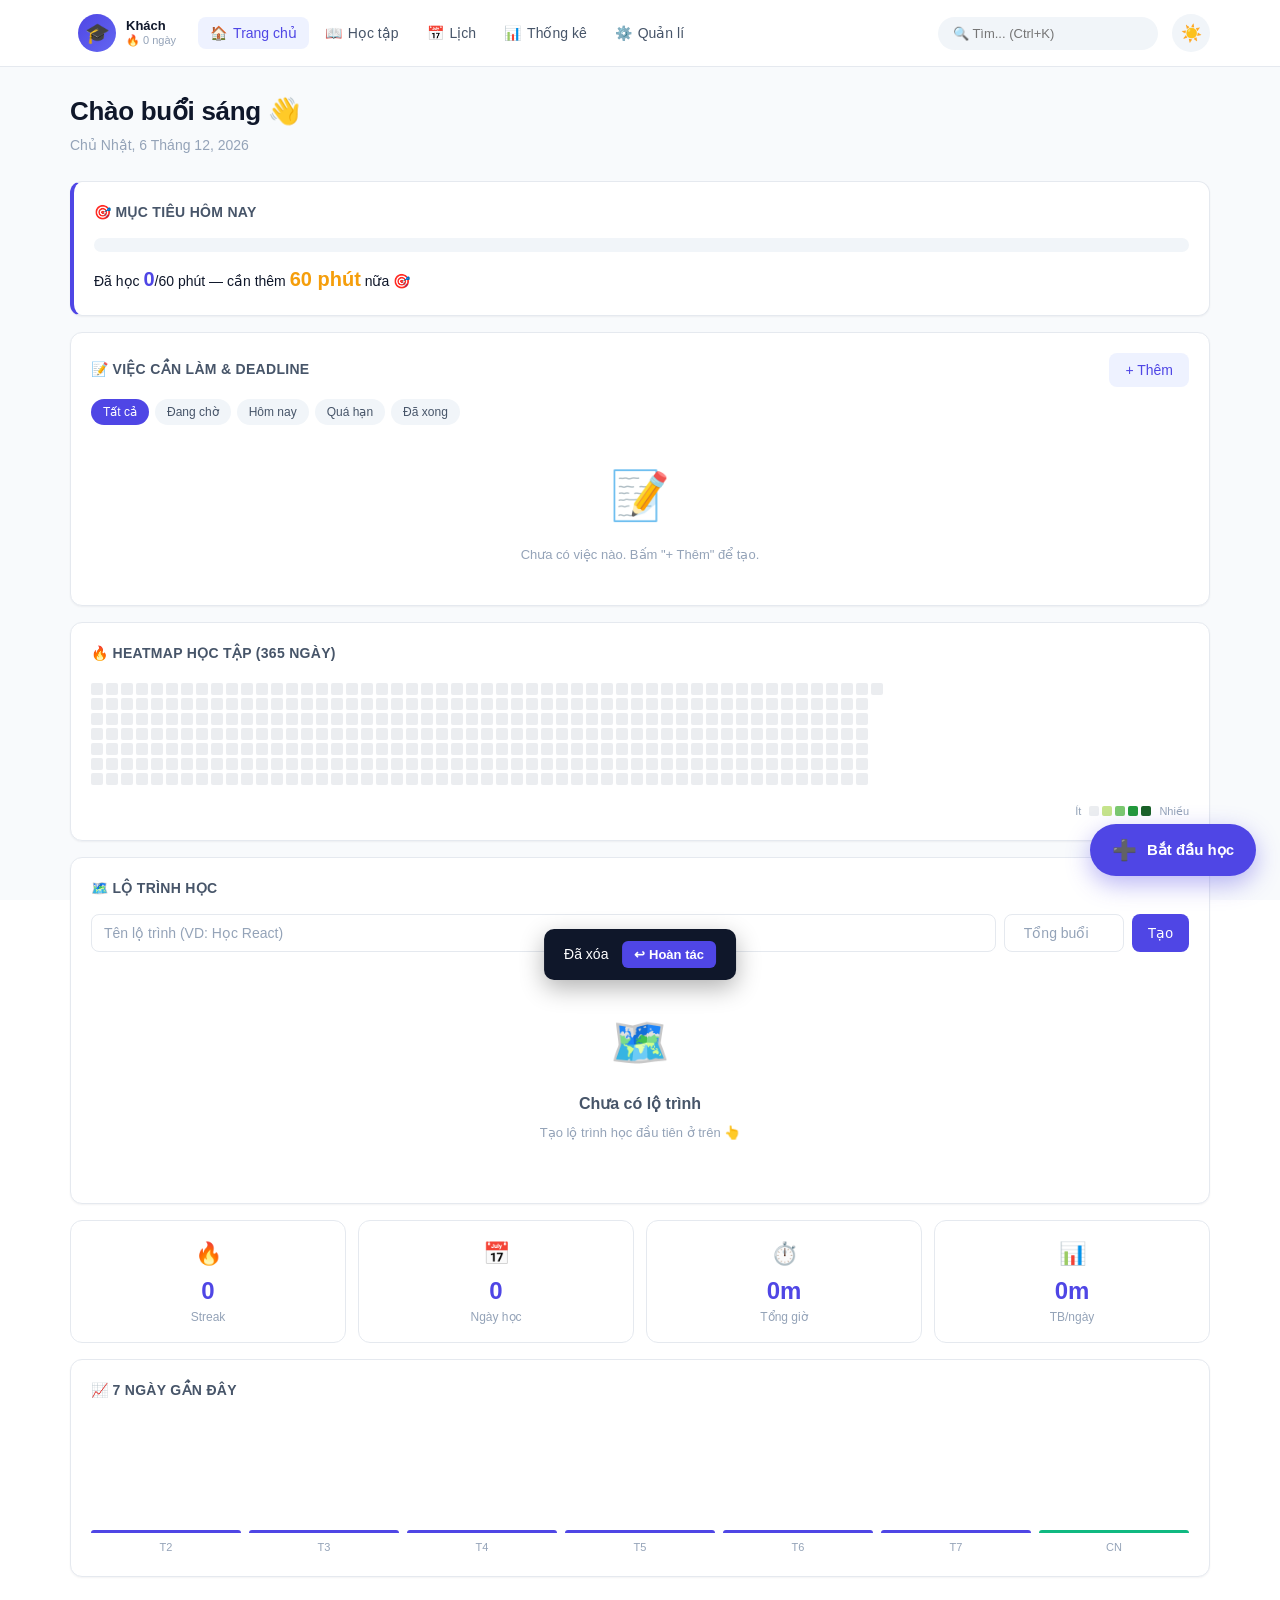
==== commit f8fed3e9: "update1" ====
--- a/index.html
+++ b/index.html
@@ -1,280 +1,516 @@
-<!DOCTYPE html>
-<html lang="vi" data-theme="light">
-<head>
-<meta charset="UTF-8">
-<meta name="viewport" content="width=device-width, initial-scale=1.0">
-<title>Study Tracker</title>
-<link rel="stylesheet" href="style.css">
-</head>
-<body>
-
-<header class="navbar">
-  <div class="nav-inner">
-    <div class="nav-user" id="navUser" title="Đi tới Quản lí">
-      <div class="nav-avatar" id="navAvatar">🎓</div>
-      <div class="nav-user-info">
-        <div class="nav-user-name" id="navUserName">Khách</div>
-        <div class="nav-user-streak" id="navUserStreak">🔥 0 ngày</div>
-      </div>
+    <!DOCTYPE html>
+    <html lang="vi" data-theme="light">
+    <head>
+    <meta charset="UTF-8">
+    <meta name="viewport" content="width=device-width, initial-scale=1.0">
+    <title>Study Tracker</title>
+    <link rel="stylesheet" href="style.css">
+    </head>
+    <body>
+
+    <header class="navbar">
+    <div class="nav-inner">
+        <div class="nav-user" id="navUser" title="Đi tới Quản lí">
+        <div class="nav-avatar" id="navAvatar">🎓</div>
+        <div class="nav-user-info">
+            <div class="nav-user-name" id="navUserName">Khách</div>
+            <div class="nav-user-streak" id="navUserStreak">🔥 0 ngày</div>
+        </div>
+        </div>
+
+        <nav class="nav-links">
+        <button class="nav-link active" data-page="home"><span>🏠</span><span>Trang chủ</span></button>
+        <button class="nav-link" data-page="study"><span>📖</span><span>Học tập</span></button>
+        <button class="nav-link" data-page="calendar"><span>📅</span><span>Lịch</span></button>
+        <button class="nav-link" data-page="stats"><span>📊</span><span>Thống kê</span></button>
+        <button class="nav-link" data-page="manage"><span>⚙️</span><span>Quản lí</span></button>
+        </nav>
+
+        <div class="nav-search">
+        <input type="text" id="globalSearch" class="search-input" placeholder="🔍 Tìm... (Ctrl+K)">
+        <div class="search-results" id="searchResults"></div>
+        </div>
+
+        <button class="theme-toggle" id="themeToggle" title="Sáng / Tối">
+        <span class="theme-icon light">☀️</span>
+        <span class="theme-icon dark">🌙</span>
+        </button>
     </div>
-
-    <nav class="nav-links">
-      <button class="nav-link active" data-page="home"><span>🏠</span><span>Trang chủ</span></button>
-      <button class="nav-link" data-page="study"><span>📖</span><span>Học tập</span></button>
-      <button class="nav-link" data-page="calendar"><span>📅</span><span>Lịch</span></button>
-      <button class="nav-link" data-page="manage"><span>⚙️</span><span>Quản lí</span></button>
-    </nav>
-
-    <div class="nav-search">
-      <input type="text" id="globalSearch" class="search-input" placeholder="🔍 Tìm...">
-      <div class="search-results" id="searchResults"></div>
+    </header>
+
+    <main class="container">
+
+    <!-- HOME -->
+    <section class="page active" id="page-home">
+        <div class="hero">
+        <h1 id="heroGreeting">Xin chào 👋</h1>
+        <p class="hero-sub" id="heroDate"></p>
+        </div>
+
+        <!-- STREAK FREEZE ALERT -->
+        <div class="card freeze-alert" id="freezeAlert" hidden>
+        <div class="freeze-content">
+            <span class="freeze-icon">❄️</span>
+            <div class="freeze-text">
+            <b>Streak sắp mất!</b>
+            <span>Hôm nay bạn chưa học. Dùng Streak Freeze để bảo toàn chuỗi?</span>
+            </div>
+            <button class="btn primary" id="useFreezeBtn">Dùng Freeze</button>
+        </div>
+        </div>
+
+        <div class="card card-goal" id="goalNotifCard">
+        <h2 class="card-title">🎯 Mục tiêu hôm nay</h2>
+        <div class="goal-progress">
+            <div class="goal-bar"><div class="goal-fill" id="goalFill"></div></div>
+            <div class="goal-info" id="goalInfo"></div>
+        </div>
+        </div>
+
+        <!-- TODO / DEADLINE MỚI -->
+        <div class="card">
+        <div class="todo-head">
+            <h2 class="card-title">📝 Việc cần làm & Deadline</h2>
+            <button class="btn soft" id="addTodoBtn">+ Thêm</button>
+        </div>
+        <div class="todo-filters" id="todoFilters">
+            <button class="tf-btn active" data-filter="all">Tất cả</button>
+            <button class="tf-btn" data-filter="pending">Đang chờ</button>
+            <button class="tf-btn" data-filter="today">Hôm nay</button>
+            <button class="tf-btn" data-filter="overdue">Quá hạn</button>
+            <button class="tf-btn" data-filter="done">Đã xong</button>
+        </div>
+        <div class="todo-list" id="todoList"></div>
+        </div>
+
+        <!-- HEATMAP -->
+        <div class="card">
+        <h2 class="card-title">🔥 Heatmap học tập (365 ngày)</h2>
+        <div class="heatmap-wrap">
+            <div class="heatmap" id="heatmap"></div>
+            <div class="heatmap-legend">
+            <span>Ít</span>
+            <div class="heatmap-cells">
+                <span class="hm-cell lv0"></span>
+                <span class="hm-cell lv1"></span>
+                <span class="hm-cell lv2"></span>
+                <span class="hm-cell lv3"></span>
+                <span class="hm-cell lv4"></span>
+            </div>
+            <span>Nhiều</span>
+            </div>
+        </div>
+        </div>
+
+        <div class="card">
+        <h2 class="card-title">🗺️ Lộ trình học</h2>
+        <div class="roadmap-form">
+            <input type="text" id="roadmapInput" class="input" placeholder="Tên lộ trình (VD: Học React)">
+            <input type="number" id="roadmapTotal" class="input num-input" placeholder="Tổng buổi" min="1">
+            <button class="btn primary" id="addRoadmapBtn">Tạo</button>
+        </div>
+        <div class="roadmap-list" id="roadmapList"></div>
+        </div>
+
+        <div class="stats-grid">
+        <div class="stat-card"><div class="stat-icon">🔥</div><div class="stat-num" id="homeStreak">0</div><div class="stat-label">Streak</div></div>
+        <div class="stat-card"><div class="stat-icon">📅</div><div class="stat-num" id="homeDays">0</div><div class="stat-label">Ngày học</div></div>
+        <div class="stat-card"><div class="stat-icon">⏱️</div><div class="stat-num" id="homeHours">0h</div><div class="stat-label">Tổng giờ</div></div>
+        <div class="stat-card"><div class="stat-icon">📊</div><div class="stat-num" id="homeAvg">0m</div><div class="stat-label">TB/ngày</div></div>
+        </div>
+
+        <div class="card">
+        <h2 class="card-title">📈 7 ngày gần đây</h2>
+        <div class="chart" id="homeChart"></div>
+        </div>
+    </section>
+
+    <!-- STUDY -->
+    <section class="page" id="page-study">
+        <div class="page-header">
+        <h1>📖 Học tập</h1>
+        <p class="page-sub">Pomodoro · Tag môn học · Đánh giá tập trung</p>
+        </div>
+
+        <div class="study-summary">
+        <div class="sum-pill"><span class="pill-icon">🔥</span><span class="pill-num" id="studyStreak">0</span><span class="pill-label">Chuỗi</span></div>
+        <div class="sum-pill"><span class="pill-icon">⏱️</span><span class="pill-num" id="studyHours">0h</span><span class="pill-label">Tổng giờ</span></div>
+        <div class="sum-pill"><span class="pill-icon">📅</span><span class="pill-num" id="studyDays">0</span><span class="pill-label">Ngày học</span></div>
+        </div>
+
+        <div class="card pomodoro-card">
+        <div class="pomodoro-head">
+            <h2 class="card-title">⏱️ Đồng hồ học</h2>
+            <div class="pomodoro-modes" id="pomodoroModes">
+            <button class="pmode active" data-mode="pomodoro">Pomodoro 25/5</button>
+            <button class="pmode" data-mode="short">Nghỉ ngắn 5p</button>
+            <button class="pmode" data-mode="long">Nghỉ dài 15p</button>
+            <button class="pmode" data-mode="custom">Tuỳ chỉnh</button>
+            </div>
+        </div>
+
+        <div class="pomodoro-display">
+            <div class="pomo-time" id="pomoTime">25:00</div>
+            <div class="pomo-label" id="pomoLabel">Pomodoro · Tập trung</div>
+        </div>
+
+        <div class="btn-row" style="justify-content:center;">
+            <button class="btn primary" id="pomoStart">▶ Bắt đầu</button>
+            <button class="btn danger" id="pomoStop" hidden>⏸ Dừng</button>
+            <button class="btn ghost" id="pomoReset">↺ Reset</button>
+            <button class="btn ghost" id="pomoFull">🔍 Toàn màn hình</button>
+        </div>
+
+        <div class="session-meta">
+            <div class="meta-row">
+            <label class="field-label">Môn / Tag</label>
+            <div class="tag-picker" id="tagPicker"></div>
+            </div>
+            <div class="meta-row">
+            <label class="field-label">Mức tập trung</label>
+            <div class="star-rating" id="starRating">
+                <button data-star="1">☆</button>
+                <button data-star="2">☆</button>
+                <button data-star="3">☆</button>
+                <button data-star="4">☆</button>
+                <button data-star="5">☆</button>
+            </div>
+            </div>
+        </div>
+        </div>
+
+        <div class="card">
+        <h2 class="card-title">✍️ Ghi giờ học thủ công</h2>
+        <div class="input-row">
+            <input type="date" id="studyDateInput" class="input">
+            <button class="btn primary" id="studyAddBtn">+ Ghi giờ học</button>
+        </div>
+        <p class="hint">Chọn ngày → bấm "Ghi giờ học" để thêm phút + nội dung theo từng khung giờ</p>
+        </div>
+
+        <div class="timeline" id="timeline"></div>
+    </section>
+
+    <!-- CALENDAR -->
+    <section class="page" id="page-calendar">
+        <div class="page-header">
+        <h1>📅 Lịch học</h1>
+        <p class="page-sub">Click vào ngày để lên lịch học</p>
+        </div>
+
+        <div class="study-summary">
+        <div class="sum-pill"><span class="pill-icon">🔥</span><span class="pill-num" id="calStreak">0</span><span class="pill-label">Chuỗi</span></div>
+        <div class="sum-pill"><span class="pill-icon">⏱️</span><span class="pill-num" id="calHours">0h</span><span class="pill-label">Tổng giờ</span></div>
+        <div class="sum-pill"><span class="pill-icon">📊</span><span class="pill-num" id="calMonthHours">0h</span><span class="pill-label">Tháng này</span></div>
+        </div>
+
+        <div class="card">
+        <div class="cal-header">
+            <button class="btn ghost" id="prevMonth">◀</button>
+            <h2 class="cal-title" id="calTitle"></h2>
+            <button class="btn ghost" id="nextMonth">▶</button>
+            <button class="btn soft" id="todayBtn">Hôm nay</button>
+        </div>
+        <div class="cal-weekdays">
+            <div>T2</div><div>T3</div><div>T4</div><div>T5</div><div>T6</div>
+            <div class="weekend">T7</div><div class="weekend">CN</div>
+        </div>
+        <div class="cal-grid" id="calGrid"></div>
+        </div>
+    </section>
+
+    <!-- STATS -->
+    <section class="page" id="page-stats">
+        <div class="page-header">
+        <h1>📊 Thống kê</h1>
+        <p class="page-sub">Phân tích thời gian học tập của bạn</p>
+        </div>
+
+        <div class="study-summary">
+        <div class="sum-pill"><span class="pill-icon">📅</span><span class="pill-num" id="statsWeek">0h</span><span class="pill-label">Tuần này</span></div>
+        <div class="sum-pill"><span class="pill-icon">📆</span><span class="pill-num" id="statsMonth">0h</span><span class="pill-label">Tháng này</span></div>
+        <div class="sum-pill"><span class="pill-icon">📈</span><span class="pill-num" id="statsTrend">—</span><span class="pill-label">So tuần trước</span></div>
+        </div>
+
+        <div class="card">
+        <h2 class="card-title">📈 Giờ học 14 ngày gần đây</h2>
+        <div class="chart chart-lg" id="statsChart"></div>
+        </div>
+
+        <div class="card">
+        <h2 class="card-title">🥧 Phân bổ theo môn</h2>
+        <div class="pie-wrap">
+            <svg class="pie-chart" id="pieChart" viewBox="0 0 200 200"></svg>
+            <div class="pie-legend" id="pieLegend"></div>
+        </div>
+        </div>
+
+        <div class="card">
+        <h2 class="card-title">🕐 Khung giờ học hiệu quả</h2>
+        <div class="hour-bars" id="hourBars"></div>
+        </div>
+
+        <div class="card">
+        <h2 class="card-title">✅ Tỷ lệ hoàn thành Todo (7 ngày)</h2>
+        <div class="todo-stats" id="todoStats"></div>
+        </div>
+    </section>
+
+    <!-- MANAGE -->
+    <section class="page" id="page-manage">
+        <div class="page-header">
+        <h1>⚙️ Quản lí</h1>
+        <p class="page-sub">Thông tin, mục tiêu, giao diện và dữ liệu</p>
+        </div>
+
+        <div class="card">
+        <h2 class="card-title">👤 Thông tin cá nhân</h2>
+        <div class="profile-row">
+            <div class="avatar-wrap">
+            <button class="avatar" id="avatarBtn" type="button">🎓</button>
+            <div class="avatar-menu" id="avatarMenu">
+                <button data-act="upload">📷 Tải ảnh lên</button>
+                <button data-act="emoji">😀 Chọn emoji</button>
+                <button data-act="remove" class="del">🗑 Xoá ảnh</button>
+            </div>
+            </div>
+            <div class="profile-fields">
+            <input class="input" id="profileName" type="text" placeholder="Họ và tên">
+            <input class="input" id="profileEmail" type="email" placeholder="📧 Email">
+            <input class="input" id="profilePhone" type="tel" placeholder="📱 Số điện thoại">
+            </div>
+            <input type="file" id="avatarFile" accept="image/*" hidden>
+        </div>
+        <div class="emoji-picker" id="emojiPicker"></div>
+        </div>
+
+        <div class="card">
+        <h2 class="card-title">🎯 Mục tiêu</h2>
+        <label class="field-label">Mục tiêu dài hạn</label>
+        <input class="input" id="profileGoal" type="text" placeholder="VD: Thành thạo React trong 3 tháng">
+        <label class="field-label">Mục tiêu mỗi ngày (phút)</label>
+        <div class="input-row">
+            <input class="input" id="dailyGoalInput" type="number" min="0" placeholder="VD: 60">
+            <button class="btn primary" id="saveDailyGoalBtn">Lưu</button>
+        </div>
+        <p class="hint">Đây là số phút bạn muốn học mỗi ngày. Home sẽ nhắc bạn.</p>
+        </div>
+
+        <!-- NOTIFICATION MỚI -->
+        <div class="card">
+        <h2 class="card-title">🔔 Thông báo</h2>
+        <div class="setting-row">
+            <div>
+            <div class="setting-label">Bật thông báo</div>
+            <div class="setting-desc">Cho phép trình duyệt hiện nhắc nhở</div>
+            </div>
+            <button class="btn soft" id="notifPermBtn">Xin quyền</button>
+        </div>
+        <div class="notif-status" id="notifStatus"></div>
+
+        <label class="field-label" style="margin-top:14px">Nhắc học mỗi ngày lúc</label>
+        <div class="input-row">
+            <input type="time" id="notifTime" class="input" value="20:00">
+            <button class="btn primary" id="saveNotifTimeBtn">Lưu</button>
+        </div>
+        <p class="hint">Trình duyệt sẽ nhắc bạn vào giờ này nếu hôm nay chưa học đủ mục tiêu.</p>
+
+        <div class="setting-row" style="margin-top:14px">
+            <div>
+            <div class="setting-label">Nhắc deadline trước 1 ngày</div>
+            <div class="setting-desc">Tự động thông báo cho Todo sắp đến hạn</div>
+            </div>
+            <label class="switch">
+            <input type="checkbox" id="notifDeadline" checked>
+            <span class="slider"></span>
+            </label>
+        </div>
+
+        <div class="setting-row" style="margin-top:14px">
+            <div>
+            <div class="setting-label">Âm thanh thông báo</div>
+            <div class="setting-desc">Phát tiếng "ping" khi có nhắc nhở</div>
+            </div>
+            <label class="switch">
+            <input type="checkbox" id="notifSound" checked>
+            <span class="slider"></span>
+            </label>
+        </div>
+        </div>
+
+        <!-- STREAK FREEZE MỚI -->
+        <div class="card">
+        <h2 class="card-title">❄️ Streak Freeze</h2>
+        <div class="freeze-status" id="freezeStatus">
+            <span class="freeze-big" id="freezeCount">3</span>
+            <span class="freeze-desc">lượt còn lại</span>
+        </div>
+        <p class="hint">Khi bạn bỏ 1 ngày không học, dùng Freeze để bảo toàn chuỗi streak. Tự nạp lại 1 lượt mỗi tuần.</p>
+
+        <div class="setting-row" style="margin-top:14px">
+            <div>
+            <div class="setting-label">Tự động dùng Freeze</div>
+            <div class="setting-desc">Tự động kích hoạt nếu 23:59 chưa học</div>
+            </div>
+            <label class="switch">
+            <input type="checkbox" id="autoFreeze">
+            <span class="slider"></span>
+            </label>
+        </div>
+
+        <div class="freeze-history" id="freezeHistory"></div>
+        </div>
+
+        <div class="card">
+        <h2 class="card-title">🖼️ Hình nền</h2>
+        <div class="bg-options" id="bgOptions">
+            <button class="bg-swatch" data-bg-type="default"><span class="bg-label">Mặc định</span></button>
+            <button class="bg-swatch" data-bg-type="color" data-bg-value="#fef3c7" style="background:#fef3c7"><span class="bg-label">Vàng nhạt</span></button>
+            <button class="bg-swatch" data-bg-type="color" data-bg-value="#dbeafe" style="background:#dbeafe"><span class="bg-label">Xanh dương</span></button>
+            <button class="bg-swatch" data-bg-type="color" data-bg-value="#dcfce7" style="background:#dcfce7"><span class="bg-label">Xanh lá</span></button>
+            <button class="bg-swatch" data-bg-type="color" data-bg-value="#fce7f3" style="background:#fce7f3"><span class="bg-label">Hồng</span></button>
+            <button class="bg-swatch" data-bg-type="gradient" data-bg-value="linear-gradient(135deg,#eef2ff,#fce7f3)" style="background:linear-gradient(135deg,#eef2ff,#fce7f3)"><span class="bg-label">Gradient 1</span></button>
+            <button class="bg-swatch" data-bg-type="gradient" data-bg-value="linear-gradient(135deg,#dbeafe,#dcfce7)" style="background:linear-gradient(135deg,#dbeafe,#dcfce7)"><span class="bg-label">Gradient 2</span></button>
+            <button class="bg-swatch" data-bg-type="gradient" data-bg-value="linear-gradient(135deg,#1e293b,#0f172a)"><span class="bg-label">Tối</span></button>
+        </div>
+        <div class="input-row" style="margin-top:14px;">
+            <input type="color" id="bgColorPicker" class="input color-input" value="#f8fafc">
+            <button class="btn soft" id="bgApplyColorBtn">Áp dụng màu</button>
+            <button class="btn soft" id="bgUploadBtn">📷 Tải ảnh nền</button>
+            <input type="file" id="bgFile" accept="image/*" hidden>
+        </div>
+        </div>
+
+        <div class="card">
+        <h2 class="card-title">🎨 Chế độ hiển thị</h2>
+        <div class="setting-row">
+            <div>
+            <div class="setting-label">Sáng / Tối</div>
+            <div class="setting-desc">Áp dụng cho toàn bộ giao diện</div>
+            </div>
+            <div class="segmented" id="themeSegment">
+            <button data-theme-value="light">☀️ Sáng</button>
+            <button data-theme-value="dark">🌙 Tối</button>
+            <button data-theme-value="auto">💻 Auto</button>
+            </div>
+        </div>
+        </div>
+
+        <div class="card">
+        <h2 class="card-title">📈 Biểu đồ tiến độ học tập</h2>
+        <div class="stock-chart-wrap">
+            <svg class="stock-chart" id="stockChart" viewBox="0 0 800 240" preserveAspectRatio="none"></svg>
+        </div>
+        <div class="chart-legend-mini"><span>Từ ngày đầu học đến nay</span><span>Phút học / ngày</span></div>
+        </div>
+
+        <div class="card">
+        <h2 class="card-title">💾 Dữ liệu</h2>
+
+        <label class="field-label">Xóa dữ liệu 1 ngày</label>
+        <div class="input-row">
+            <input type="date" id="deleteDateInput" class="input">
+            <button class="btn danger" id="deleteDayBtn">🗑 Xóa ngày này</button>
+        </div>
+
+        <label class="field-label">Xóa dữ liệu theo khoảng</label>
+        <div class="input-row">
+            <input type="date" id="deleteFrom" class="input">
+            <span class="unit-label">→</span>
+            <input type="date" id="deleteTo" class="input">
+            <button class="btn danger" id="deleteRangeBtn">🗑 Xóa</button>
+        </div>
+
+        <label class="field-label">Sao lưu / Khôi phục</label>
+        <div class="btn-row">
+            <button class="btn soft" id="exportBtn">⬇ Xuất JSON</button>
+            <button class="btn soft" id="importBtn">⬆ Nhập JSON</button>
+            <input type="file" id="importFile" accept=".json" hidden>
+        </div>
+
+        <label class="field-label" style="color:var(--danger)">Vùng nguy hiểm</label>
+        <div class="btn-row">
+            <button class="btn danger" id="resetAllBtn">⚠️ Xoá TẤT CẢ dữ liệu</button>
+        </div>
+        <p class="hint">Xóa tất cả sẽ tự động tải backup về máy trước khi xóa.</p>
+        </div>
+    </section>
+    </main>
+
+    <!-- FAB -->
+    <button class="fab" id="fabBtn" title="Bắt đầu học (N)">
+    <span class="fab-icon">➕</span>
+    <span class="fab-label">Bắt đầu học</span>
+    </button>
+
+    <!-- MODAL GHI GIỜ HỌC -->
+    <div class="modal" id="hourModal">
+    <div class="modal-backdrop" data-close></div>
+    <div class="modal-content">
+        <h3 class="modal-title" id="modalTitle">Ghi giờ học</h3>
+        <p class="modal-sub" id="modalSub"></p>
+
+        <label class="field-label">Tổng số phút học ngày này</label>
+        <div class="input-row">
+        <input type="number" id="modalMinutes" class="input" min="0" placeholder="VD: 120">
+        <span class="unit-label">phút</span>
+        </div>
+
+        <label class="field-label">Chi tiết từng khung giờ (tuỳ chọn)</label>
+        <div class="hour-list" id="hourList"></div>
+
+        <div class="modal-actions">
+        <button class="btn ghost" data-close>Huỷ</button>
+        <button class="btn primary" id="modalSave">Lưu</button>
+        </div>
     </div>
-
-    <button class="theme-toggle" id="themeToggle" title="Sáng / Tối">
-      <span class="theme-icon light">☀️</span>
-      <span class="theme-icon dark">🌙</span>
-    </button>
-  </div>
-</header>
-
-<main class="container">
-
-  <!-- HOME -->
-  <section class="page active" id="page-home">
-    <div class="hero">
-      <h1 id="heroGreeting">Xin chào 👋</h1>
-      <p class="hero-sub" id="heroDate"></p>
     </div>
 
-    <div class="card card-goal" id="goalNotifCard">
-      <h2 class="card-title">🎯 Mục tiêu hôm nay</h2>
-      <div class="goal-progress">
-        <div class="goal-bar"><div class="goal-fill" id="goalFill"></div></div>
-        <div class="goal-info" id="goalInfo"></div>
-      </div>
+    <!-- MODAL TODO MỚI -->
+    <div class="modal" id="todoModal">
+    <div class="modal-backdrop" data-close-todo></div>
+    <div class="modal-content" style="max-width:520px">
+        <h3 class="modal-title" id="todoModalTitle">Thêm việc cần làm</h3>
+        <p class="modal-sub">Điền thông tin cho Todo</p>
+
+        <label class="field-label">Tên việc</label>
+        <input type="text" id="todoTitle" class="input" placeholder="VD: Làm bài tập Toán chương 3">
+
+        <label class="field-label">Mô tả (tuỳ chọn)</label>
+        <textarea id="todoDesc" class="input" rows="3" placeholder="Ghi chú chi tiết..." style="min-height:60px;resize:vertical;"></textarea>
+
+        <div style="display:grid;grid-template-columns:1fr 1fr;gap:10px;margin-top:6px;">
+        <div>
+            <label class="field-label">Deadline</label>
+            <input type="date" id="todoDeadline" class="input">
+        </div>
+        <div>
+            <label class="field-label">Độ ưu tiên</label>
+            <select id="todoPriority" class="input">
+            <option value="low">🟢 Thấp</option>
+            <option value="normal" selected>🟡 Bình thường</option>
+            <option value="high">🔴 Cao</option>
+            </select>
+        </div>
+        </div>
+
+        <label class="field-label">Gắn với môn (tuỳ chọn)</label>
+        <div class="tag-picker" id="todoTagPicker"></div>
+
+        <div class="modal-actions" style="margin-top:20px;">
+        <button class="btn ghost" data-close-todo>Huỷ</button>
+        <button class="btn primary" id="todoSave">Lưu</button>
+        </div>
     </div>
-
-    <div class="card">
-      <h2 class="card-title">🗺️ Lộ trình học</h2>
-      <div class="roadmap-form">
-        <input type="text" id="roadmapInput" class="input" placeholder="Tên lộ trình (VD: Học React)">
-        <input type="number" id="roadmapTotal" class="input num-input" placeholder="Tổng buổi" min="1">
-        <button class="btn primary" id="addRoadmapBtn">Tạo</button>
-      </div>
-      <div class="roadmap-list" id="roadmapList"></div>
     </div>
 
-    <div class="stats-grid">
-      <div class="stat-card"><div class="stat-icon">🔥</div><div class="stat-num" id="homeStreak">0</div><div class="stat-label">Streak</div></div>
-      <div class="stat-card"><div class="stat-icon">📅</div><div class="stat-num" id="homeDays">0</div><div class="stat-label">Ngày học</div></div>
-      <div class="stat-card"><div class="stat-icon">⏱️</div><div class="stat-num" id="homeHours">0h</div><div class="stat-label">Tổng giờ</div></div>
-      <div class="stat-card"><div class="stat-icon">📊</div><div class="stat-num" id="homeAvg">0m</div><div class="stat-label">TB/ngày</div></div>
+    <!-- UNDO TOAST -->
+    <div id="undoToast" class="undo-toast">
+    <span id="undoMsg">Đã xóa</span>
+    <button id="undoBtn">↩ Hoàn tác</button>
     </div>
 
-    <div class="card">
-      <h2 class="card-title">📈 7 ngày gần đây</h2>
-      <div class="chart" id="homeChart"></div>
-    </div>
-  </section>
-
-  <!-- STUDY — timeline dọc -->
-  <section class="page" id="page-study">
-    <div class="page-header">
-      <h1>📖 Học tập</h1>
-      <p class="page-sub">Dòng thời gian — click để xem nội dung đã học</p>
-    </div>
-
-    <div class="study-summary">
-      <div class="sum-pill"><span class="pill-icon">🔥</span><span class="pill-num" id="studyStreak">0</span><span class="pill-label">Chuỗi</span></div>
-      <div class="sum-pill"><span class="pill-icon">⏱️</span><span class="pill-num" id="studyHours">0h</span><span class="pill-label">Tổng giờ</span></div>
-      <div class="sum-pill"><span class="pill-icon">📅</span><span class="pill-num" id="studyDays">0</span><span class="pill-label">Ngày học</span></div>
-    </div>
-
-    <div class="card">
-      <div class="input-row">
-        <input type="date" id="studyDateInput" class="input">
-        <button class="btn primary" id="studyAddBtn">+ Ghi giờ học</button>
-      </div>
-      <p class="hint">Chọn ngày → bấm "Ghi giờ học" để thêm phút + nội dung theo từng khung giờ</p>
-    </div>
-
-    <div class="timeline" id="timeline"></div>
-  </section>
-
-  <!-- CALENDAR -->
-  <section class="page" id="page-calendar">
-    <div class="page-header">
-      <h1>📅 Lịch học</h1>
-      <p class="page-sub">Click vào ngày để lên lịch học</p>
-    </div>
-
-    <div class="study-summary">
-      <div class="sum-pill"><span class="pill-icon">🔥</span><span class="pill-num" id="calStreak">0</span><span class="pill-label">Chuỗi</span></div>
-      <div class="sum-pill"><span class="pill-icon">⏱️</span><span class="pill-num" id="calHours">0h</span><span class="pill-label">Tổng giờ</span></div>
-      <div class="sum-pill"><span class="pill-icon">📊</span><span class="pill-num" id="calMonthHours">0h</span><span class="pill-label">Tháng này</span></div>
-    </div>
-
-    <div class="card">
-      <div class="cal-header">
-        <button class="btn ghost" id="prevMonth">◀</button>
-        <h2 class="cal-title" id="calTitle"></h2>
-        <button class="btn ghost" id="nextMonth">▶</button>
-        <button class="btn soft" id="todayBtn">Hôm nay</button>
-      </div>
-      <div class="cal-weekdays">
-        <div>T2</div><div>T3</div><div>T4</div><div>T5</div><div>T6</div>
-        <div class="weekend">T7</div><div class="weekend">CN</div>
-      </div>
-      <div class="cal-grid" id="calGrid"></div>
-    </div>
-  </section>
-
-  <!-- MANAGE -->
-  <section class="page" id="page-manage">
-    <div class="page-header">
-      <h1>⚙️ Quản lí</h1>
-      <p class="page-sub">Thông tin, mục tiêu, giao diện và dữ liệu</p>
-    </div>
-
-    <!-- Profile -->
-    <div class="card">
-      <h2 class="card-title">👤 Thông tin cá nhân</h2>
-      <div class="profile-row">
-        <div class="avatar-wrap">
-          <button class="avatar" id="avatarBtn" type="button">🎓</button>
-          <div class="avatar-menu" id="avatarMenu">
-            <button data-act="upload">📷 Tải ảnh lên</button>
-            <button data-act="emoji">😀 Chọn emoji</button>
-            <button data-act="remove" class="del">🗑 Xoá ảnh</button>
-          </div>
-        </div>
-        <div class="profile-fields">
-          <input class="input" id="profileName" type="text" placeholder="Họ và tên">
-          <input class="input" id="profileEmail" type="email" placeholder="📧 Email">
-          <input class="input" id="profilePhone" type="tel" placeholder="📱 Số điện thoại">
-        </div>
-        <input type="file" id="avatarFile" accept="image/*" hidden>
-      </div>
-      <div class="emoji-picker" id="emojiPicker"></div>
-    </div>
-
-    <!-- Goals -->
-    <div class="card">
-      <h2 class="card-title">🎯 Mục tiêu</h2>
-      <label class="field-label">Mục tiêu dài hạn</label>
-      <input class="input" id="profileGoal" type="text" placeholder="VD: Thành thạo React trong 3 tháng">
-      <label class="field-label">Mục tiêu mỗi ngày (phút)</label>
-      <div class="input-row">
-        <input class="input" id="dailyGoalInput" type="number" min="0" placeholder="VD: 60">
-        <button class="btn primary" id="saveDailyGoalBtn">Lưu</button>
-      </div>
-      <p class="hint">Đây là số phút bạn muốn học mỗi ngày. Home sẽ nhắc bạn.</p>
-    </div>
-
-    <!-- Background -->
-    <div class="card">
-      <h2 class="card-title">🖼️ Hình nền</h2>
-      <div class="bg-options" id="bgOptions">
-        <button class="bg-swatch" data-bg-type="default"><span class="bg-label">Mặc định</span></button>
-        <button class="bg-swatch" data-bg-type="color" data-bg-value="#fef3c7" style="background:#fef3c7"><span class="bg-label">Vàng nhạt</span></button>
-        <button class="bg-swatch" data-bg-type="color" data-bg-value="#dbeafe" style="background:#dbeafe"><span class="bg-label">Xanh dương</span></button>
-        <button class="bg-swatch" data-bg-type="color" data-bg-value="#dcfce7" style="background:#dcfce7"><span class="bg-label">Xanh lá</span></button>
-        <button class="bg-swatch" data-bg-type="color" data-bg-value="#fce7f3" style="background:#fce7f3"><span class="bg-label">Hồng</span></button>
-        <button class="bg-swatch" data-bg-type="gradient" data-bg-value="linear-gradient(135deg,#eef2ff,#fce7f3)" style="background:linear-gradient(135deg,#eef2ff,#fce7f3)"><span class="bg-label">Gradient 1</span></button>
-        <button class="bg-swatch" data-bg-type="gradient" data-bg-value="linear-gradient(135deg,#dbeafe,#dcfce7)" style="background:linear-gradient(135deg,#dbeafe,#dcfce7)"><span class="bg-label">Gradient 2</span></button>
-        <button class="bg-swatch" data-bg-type="gradient" data-bg-value="linear-gradient(135deg,#1e293b,#0f172a)"><span class="bg-label">Tối</span></button>
-      </div>
-      <div class="input-row" style="margin-top:14px;">
-        <input type="color" id="bgColorPicker" class="input color-input" value="#f8fafc">
-        <button class="btn soft" id="bgApplyColorBtn">Áp dụng màu</button>
-        <button class="btn soft" id="bgUploadBtn">📷 Tải ảnh nền</button>
-        <input type="file" id="bgFile" accept="image/*" hidden>
-      </div>
-    </div>
-
-    <!-- Theme -->
-    <div class="card">
-      <h2 class="card-title">🎨 Chế độ hiển thị</h2>
-      <div class="setting-row">
-        <div>
-          <div class="setting-label">Sáng / Tối</div>
-          <div class="setting-desc">Áp dụng cho toàn bộ giao diện</div>
-        </div>
-        <div class="segmented" id="themeSegment">
-          <button data-theme-value="light">☀️ Sáng</button>
-          <button data-theme-value="dark">🌙 Tối</button>
-          <button data-theme-value="auto">💻 Auto</button>
-        </div>
-      </div>
-    </div>
-
-    <!-- Stock chart -->
-    <div class="card">
-      <h2 class="card-title">📈 Biểu đồ tiến độ học tập</h2>
-      <div class="stock-chart-wrap">
-        <svg class="stock-chart" id="stockChart" viewBox="0 0 800 240" preserveAspectRatio="none"></svg>
-      </div>
-      <div class="chart-legend-mini"><span>Từ ngày đầu học đến nay</span><span>Phút học / ngày</span></div>
-    </div>
-
-    <!-- Data -->
-    <div class="card">
-      <h2 class="card-title">💾 Dữ liệu</h2>
-
-      <label class="field-label">Xóa dữ liệu 1 ngày</label>
-      <div class="input-row">
-        <input type="date" id="deleteDateInput" class="input">
-        <button class="btn danger" id="deleteDayBtn">🗑 Xóa ngày này</button>
-      </div>
-
-      <label class="field-label">Xóa dữ liệu theo khoảng</label>
-      <div class="input-row">
-        <input type="date" id="deleteFrom" class="input">
-        <span class="unit-label">→</span>
-        <input type="date" id="deleteTo" class="input">
-        <button class="btn danger" id="deleteRangeBtn">🗑 Xóa</button>
-      </div>
-
-      <label class="field-label">Sao lưu / Khôi phục</label>
-      <div class="btn-row">
-        <button class="btn soft" id="exportBtn">⬇ Xuất JSON</button>
-        <button class="btn soft" id="importBtn">⬆ Nhập JSON</button>
-        <input type="file" id="importFile" accept=".json" hidden>
-      </div>
-
-      <label class="field-label" style="color:var(--danger)">Vùng nguy hiểm</label>
-      <div class="btn-row">
-        <button class="btn danger" id="resetAllBtn">⚠️ Xoá TẤT CẢ dữ liệu</button>
-      </div>
-      <p class="hint">Xóa tất cả sẽ xóa cả profile, lộ trình, background. Không thể hoàn tác!</p>
-    </div>
-  </section>
-</main>
-
-<!-- MODAL GHI GIỜ HỌC -->
-<div class="modal" id="hourModal">
-  <div class="modal-backdrop" data-close></div>
-  <div class="modal-content">
-    <h3 class="modal-title" id="modalTitle">Ghi giờ học</h3>
-    <p class="modal-sub" id="modalSub"></p>
-
-    <label class="field-label">Tổng số phút học ngày này</label>
-    <div class="input-row">
-      <input type="number" id="modalMinutes" class="input" min="0" placeholder="VD: 120">
-      <span class="unit-label">phút</span>
-    </div>
-
-    <label class="field-label">Chi tiết từng khung giờ (tuỳ chọn)</label>
-    <div class="hour-list" id="hourList"></div>
-
-    <div class="modal-actions">
-      <button class="btn ghost" data-close>Huỷ</button>
-      <button class="btn primary" id="modalSave">Lưu</button>
-    </div>
-  </div>
-</div>
-
-<div id="toast" class="toast"></div>
-<script src="app.js"></script>
-</body>
-</html>+    <div id="toast" class="toast"></div>
+    <script src="app.js"></script>
+    </body>
+    </html>
--- a/style.css
+++ b/style.css
@@ -1,705 +1,1225 @@
-/* ═══════ RESET & THEME ═══════ */
-* { box-sizing: border-box; margin: 0; padding: 0; }
-
-:root {
-  --bg: #f8fafc;
-  --surface: #ffffff;
-  --surface-2: #f1f5f9;
-  --border: #e5e9ef;
-  --text: #0f172a;
-  --text-2: #475569;
-  --text-mute: #94a3b8;
-  --accent: #4f46e5;
-  --accent-2: #6366f1;
-  --accent-soft: #eef2ff;
-  --accent-hover: #4338ca;
-  --success: #10b981;
-  --danger: #ef4444;
-  --warning: #f59e0b;
-  --shadow-sm: 0 1px 2px rgba(15,23,42,.05);
-  --shadow: 0 4px 14px rgba(15,23,42,.06);
-  --radius: 12px;
-  --radius-sm: 8px;
-  --t-fast: .15s ease;
-  --t: .25s cubic-bezier(.4,0,.2,1);
-  --app-bg: var(--bg);
-  --app-bg-image: none;
-}
-[data-theme="dark"] {
-  --bg: #0d1117;
-  --surface: #161b22;
-  --surface-2: #1c2128;
-  --border: #2d333b;
-  --text: #e6edf3;
-  --text-2: #adbac7;
-  --text-mute: #768390;
-  --accent: #539bf5;
-  --accent-2: #6cb6ff;
-  --accent-soft: #1c2b41;
-  --accent-hover: #4184e4;
-  --shadow-sm: 0 1px 2px rgba(0,0,0,.4);
-  --shadow: 0 4px 14px rgba(0,0,0,.4);
-}
-
-html, body {
-  color: var(--text);
-  font-family: -apple-system, BlinkMacSystemFont, "Segoe UI", Roboto, "Helvetica Neue", Arial, sans-serif;
-  font-size: 15px; line-height: 1.55;
-  -webkit-font-smoothing: antialiased;
-  min-height: 100vh;
-  transition: color var(--t);
-}
-
-/* Background layer */
-body::before {
-  content: '';
-  position: fixed; inset: 0;
-  background: var(--app-bg);
-  background-image: var(--app-bg-image);
-  background-size: cover;
-  background-position: center;
-  background-attachment: fixed;
-  z-index: -1;
-  transition: background var(--t);
-}
-body.has-bg-image::before {
-  filter: none;
-}
-
-input, textarea, button { font-family: inherit; font-size: inherit; color: inherit; }
-button { cursor: pointer; border: none; background: none; }
-ul { list-style: none; }
-
-.theme-switching, .theme-switching * { transition: none !important; }
-
-/* ═══════ NAVBAR ═══════ */
-.navbar {
-  position: sticky; top: 0; z-index: 100;
-  background: var(--surface);
-  border-bottom: 1px solid var(--border);
-  backdrop-filter: saturate(180%) blur(12px);
-  transition: background var(--t), border-color var(--t);
-}
-.nav-inner {
-  max-width: 1180px; margin: 0 auto;
-  padding: 10px 20px;
-  display: flex; align-items: center; gap: 14px;
-}
-.nav-user {
-  display: flex; align-items: center; gap: 10px;
-  cursor: pointer; padding: 4px 8px; border-radius: 10px;
-  transition: background var(--t-fast);
-}
-.nav-user:hover { background: var(--surface-2); }
-.nav-avatar {
-  width: 38px; height: 38px; border-radius: 50%;
-  background: linear-gradient(135deg, var(--accent), var(--accent-2));
-  color: #fff; font-size: 20px;
-  display: flex; align-items: center; justify-content: center;
-  flex-shrink: 0;
-  background-size: cover; background-position: center;
-}
-.nav-user-info { display: flex; flex-direction: column; line-height: 1.15; }
-.nav-user-name { font-size: 13px; font-weight: 600; color: var(--text); }
-.nav-user-streak { font-size: 11px; color: var(--text-mute); }
-
-.nav-links { display: flex; gap: 4px; flex: 1; }
-.nav-link {
-  display: inline-flex; align-items: center; gap: 6px;
-  padding: 8px 12px; border-radius: var(--radius-sm);
-  font-size: 14px; font-weight: 500; color: var(--text-2);
-  transition: background var(--t-fast), color var(--t-fast);
-}
-.nav-link:hover { background: var(--surface-2); color: var(--text); }
-.nav-link.active { background: var(--accent-soft); color: var(--accent); }
-
-.nav-search { position: relative; width: 220px; }
-.search-input {
-  width: 100%; padding: 8px 14px;
-  background: var(--surface-2); border: 1px solid transparent;
-  border-radius: 999px; font-size: 13px; outline: none;
-  transition: border-color var(--t-fast), background var(--t-fast);
-}
-.search-input:focus { border-color: var(--accent-2); background: var(--surface); }
-.search-results {
-  position: absolute; top: calc(100% + 6px); right: 0;
-  width: 320px; max-height: 380px; overflow-y: auto;
-  background: var(--surface); border: 1px solid var(--border);
-  border-radius: var(--radius); box-shadow: var(--shadow);
-  display: none; z-index: 200;
-}
-.search-results.show { display: block; }
-.search-item {
-  padding: 10px 14px; border-bottom: 1px solid var(--border);
-  cursor: pointer; font-size: 13px;
-}
-.search-item:last-child { border-bottom: none; }
-.search-item:hover { background: var(--surface-2); }
-.search-item .si-type { font-size: 11px; color: var(--text-mute); text-transform: uppercase; }
-.search-item .si-title { font-weight: 600; margin: 2px 0; }
-.search-item .si-preview { color: var(--text-2); font-size: 12px; }
-.search-empty { padding: 20px; text-align: center; color: var(--text-mute); font-size: 13px; }
-
-.theme-toggle {
-  width: 38px; height: 38px; border-radius: 50%;
-  background: var(--surface-2);
-  display: flex; align-items: center; justify-content: center;
-  position: relative; flex-shrink: 0;
-}
-.theme-toggle:hover { background: var(--border); }
-.theme-icon { position: absolute; font-size: 17px; transition: opacity var(--t), transform var(--t); }
-[data-theme="light"] .theme-icon.light { opacity: 1; transform: rotate(0); }
-[data-theme="light"] .theme-icon.dark { opacity: 0; transform: rotate(90deg); }
-[data-theme="dark"] .theme-icon.light { opacity: 0; transform: rotate(-90deg); }
-[data-theme="dark"] .theme-icon.dark { opacity: 1; transform: rotate(0); }
-
-/* ═══════ LAYOUT ═══════ */
-.container { max-width: 1180px; margin: 0 auto; padding: 24px 20px 60px; }
-.page { display: none; }
-.page.active { display: block; animation: pageIn .3s cubic-bezier(.4,0,.2,1); }
-@keyframes pageIn {
-  from { opacity: 0; transform: translateY(8px); }
-  to   { opacity: 1; transform: translateY(0); }
-}
-.page-header { margin-bottom: 20px; }
-.page-header h1 { font-size: 24px; font-weight: 700; }
-.page-sub { font-size: 14px; color: var(--text-mute); margin-top: 4px; }
-.hero { margin-bottom: 24px; }
-.hero h1 { font-size: 26px; font-weight: 700; letter-spacing: -.3px; }
-.hero-sub { font-size: 14px; color: var(--text-mute); margin-top: 4px; text-transform: capitalize; }
-
-/* ═══════ CARD ═══════ */
-.card {
-  background: var(--surface);
-  border: 1px solid var(--border);
-  border-radius: var(--radius);
-  padding: 20px; margin-bottom: 16px;
-  box-shadow: var(--shadow-sm);
-  transition: background var(--t), border-color var(--t);
-}
-.card-title {
-  font-size: 14px; font-weight: 600; color: var(--text-2);
-  text-transform: uppercase; letter-spacing: .3px; margin-bottom: 14px;
-}
-
-/* ═══════ GOAL NOTIF ═══════ */
-.card-goal { border-left: 4px solid var(--accent); }
-.goal-progress { display: flex; flex-direction: column; gap: 12px; }
-.goal-bar {
-  height: 14px; background: var(--surface-2);
-  border-radius: 999px; overflow: hidden;
-}
-.goal-fill {
-  height: 100%;
-  background: var(--accent);
-  border-radius: 999px;
-  width: 0%; transition: width .6s cubic-bezier(.4,0,.2,1), background .3s;
-}
-.goal-fill.done { background: var(--success); }
-.goal-fill.over { background: var(--warning); }
-.goal-info { display: flex; justify-content: space-between; gap: 10px; font-size: 14px; flex-wrap: wrap; }
-.goal-info b { font-size: 20px; color: var(--accent); }
-.goal-info .goal-warn { color: var(--warning); font-weight: 600; }
-
-/* ═══════ ROADMAP ═══════ */
-.roadmap-form {
-  display: grid;
-  grid-template-columns: 1fr 120px auto;
-  gap: 8px; margin-bottom: 14px;
-}
-.num-input { text-align: center; }
-.roadmap-list { display: flex; flex-direction: column; gap: 8px; }
-.roadmap-item {
-  background: var(--surface-2);
-  border-radius: var(--radius-sm);
-  padding: 14px;
-  animation: itemIn .25s ease;
-}
-@keyframes itemIn {
-  from { opacity: 0; transform: translateX(-6px); }
-  to   { opacity: 1; transform: translateX(0); }
-}
-.roadmap-head {
-  display: flex; align-items: flex-start; gap: 12px;
-  margin-bottom: 10px;
-}
-.roadmap-info { flex: 1; min-width: 0; }
-.roadmap-title { font-weight: 600; font-size: 15px; word-break: break-word; }
-.roadmap-meta {
-  font-size: 12px; color: var(--text-mute); margin-top: 4px;
-  display: flex; gap: 12px; flex-wrap: wrap;
-}
-.roadmap-meta b { color: var(--accent); font-size: 14px; }
-.roadmap-progress {
-  height: 8px; background: var(--surface);
-  border-radius: 999px; overflow: hidden;
-  margin-bottom: 10px;
-}
-.roadmap-fill {
-  height: 100%; width: 0%;
-  background: var(--accent);
-  transition: width .5s ease;
-  border-radius: 999px;
-}
-.roadmap-fill.done { background: var(--success); }
-.roadmap-actions { display: flex; gap: 6px; flex-wrap: wrap; }
-.roadmap-actions button {
-  padding: 6px 12px; font-size: 12px; font-weight: 500;
-  border-radius: 6px;
-  background: var(--surface); color: var(--text-2);
-  transition: background var(--t-fast), color var(--t-fast);
-}
-.roadmap-actions button:hover { background: var(--accent-soft); color: var(--accent); }
-.roadmap-actions .del:hover { background: #fee2e2; color: var(--danger); }
-.roadmap-actions .done-btn { background: var(--accent); color: #fff; }
-.roadmap-actions .done-btn:hover { background: var(--accent-hover); color: #fff; }
-
-/* ═══════ STATS ═══════ */
-.stats-grid { display: grid; grid-template-columns: repeat(4, 1fr); gap: 12px; margin-bottom: 16px; }
-.stat-card {
-  background: var(--surface); border: 1px solid var(--border);
-  border-radius: var(--radius); padding: 16px; text-align: center;
-  transition: transform var(--t-fast), border-color var(--t-fast), box-shadow var(--t-fast);
-}
-.stat-card:hover { transform: translateY(-2px); border-color: var(--accent-2); box-shadow: var(--shadow); }
-.stat-icon { font-size: 22px; margin-bottom: 6px; }
-.stat-num { font-size: 24px; font-weight: 700; color: var(--accent); line-height: 1.2; }
-.stat-label { font-size: 12px; color: var(--text-mute); margin-top: 2px; }
-
-/* ═══════ CHART ═══════ */
-.chart { display: flex; align-items: flex-end; gap: 8px; height: 140px; padding-top: 20px; }
-.bar-wrap { flex: 1; height: 100%; display: flex; flex-direction: column; align-items: center; justify-content: flex-end; gap: 6px; }
-.bar-val { font-size: 11px; color: var(--text-2); font-weight: 600; height: 14px; }
-.bar {
-  width: 100%;
-  background: var(--accent);
-  border-radius: 5px 5px 0 0; min-height: 3px;
-  transition: height .5s cubic-bezier(.4,0,.2,1);
-}
-.bar.today { background: var(--success); }
-.bar-label { font-size: 11px; color: var(--text-mute); }
-
-/* ═══════ INPUTS & BUTTONS ═══════ */
-.input, .textarea {
-  width: 100%; padding: 10px 12px;
-  background: var(--surface); border: 1px solid var(--border);
-  border-radius: var(--radius-sm);
-  font-size: 14px; color: var(--text); outline: none;
-  transition: border-color var(--t-fast), box-shadow var(--t-fast);
-}
-.input:focus, .textarea:focus {
-  border-color: var(--accent-2);
-  box-shadow: 0 0 0 3px var(--accent-soft);
-}
-.input::placeholder { color: var(--text-mute); }
-.color-input { padding: 4px; height: 40px; width: 60px; flex: 0 0 auto; cursor: pointer; }
-.unit-label { display: flex; align-items: center; padding: 0 10px; color: var(--text-mute); font-size: 13px; }
-
-.input-row { display: flex; gap: 8px; margin-bottom: 12px; }
-.input-row .input { flex: 1; }
-
-.field-label {
-  display: block; font-size: 12px; font-weight: 600;
-  color: var(--text-2); text-transform: uppercase;
-  letter-spacing: .3px; margin: 10px 0 6px;
-}
-
-.btn {
-  display: inline-flex; align-items: center; justify-content: center;
-  padding: 9px 16px; border-radius: var(--radius-sm);
-  font-size: 14px; font-weight: 500;
-  background: var(--surface-2); color: var(--text);
-  transition: background var(--t-fast), transform var(--t-fast), color var(--t-fast);
-  white-space: nowrap;
-}
-.btn:hover { background: var(--border); }
-.btn:active { transform: scale(.97); }
-.btn.primary { background: var(--accent); color: #fff; }
-.btn.primary:hover { background: var(--accent-hover); }
-.btn.danger { background: var(--danger); color: #fff; }
-.btn.danger:hover { background: #dc2626; }
-.btn.ghost { background: transparent; border: 1px solid var(--border); color: var(--text-2); }
-.btn.ghost:hover { background: var(--surface-2); color: var(--text); }
-.btn.soft { background: var(--accent-soft); color: var(--accent); }
-.btn.soft:hover { background: var(--accent); color: #fff; }
-.btn-row { display: flex; gap: 8px; flex-wrap: wrap; }
-
-/* ═══════ STUDY SUMMARY ═══════ */
-.study-summary {
-  display: grid; grid-template-columns: repeat(3, 1fr);
-  gap: 12px; margin-bottom: 16px;
-}
-.sum-pill {
-  background: var(--surface); border: 1px solid var(--border);
-  border-radius: var(--radius); padding: 14px;
-  display: flex; align-items: center; gap: 10px;
-}
-.pill-icon { font-size: 22px; }
-.pill-num { font-size: 20px; font-weight: 700; color: var(--accent); }
-.pill-label { font-size: 12px; color: var(--text-mute); margin-left: auto; }
-
-/* ═══════ TIMELINE ═══════ */
-.timeline { display: flex; flex-direction: column; gap: 20px; }
-
-.timeline-month {
-  position: relative;
-}
-.timeline-month-title {
-  font-size: 15px; font-weight: 700; color: var(--accent);
-  padding: 6px 12px; background: var(--accent-soft);
-  border-radius: 999px; display: inline-block;
-  margin-bottom: 12px;
-}
-.timeline-month-body {
-  position: relative;
-  padding-left: 28px;
-  border-left: 2px dashed var(--border);
-  margin-left: 10px;
-}
-
-.timeline-day {
-  position: relative;
-  margin-bottom: 12px;
-  background: var(--surface);
-  border: 1px solid var(--border);
-  border-radius: var(--radius);
-  overflow: hidden;
-  transition: border-color var(--t-fast), box-shadow var(--t-fast);
-}
-.timeline-day:hover { border-color: var(--accent-2); box-shadow: var(--shadow-sm); }
-.timeline-day::before {
-  content: '';
-  position: absolute;
-  left: -34px; top: 18px;
-  width: 10px; height: 10px; border-radius: 50%;
-  background: var(--accent);
-  box-shadow: 0 0 0 3px var(--accent-soft);
-}
-.timeline-day.today::before {
-  background: var(--success);
-  box-shadow: 0 0 0 3px #d1fae5;
-  animation: pulse 2s infinite;
-}
-@keyframes pulse {
-  0%,100% { box-shadow: 0 0 0 3px #d1fae5; }
-  50%     { box-shadow: 0 0 0 7px rgba(16,185,129,.15); }
-}
-
-.day-header {
-  display: flex; align-items: center; gap: 12px;
-  padding: 12px 16px;
-  cursor: pointer;
-  transition: background var(--t-fast);
-}
-.day-header:hover { background: var(--surface-2); }
-.day-date {
-  font-weight: 700; font-size: 14px; color: var(--text);
-  min-width: 100px;
-}
-.day-badge {
-  background: var(--accent-soft); color: var(--accent);
-  padding: 2px 8px; border-radius: 999px;
-  font-size: 11px; font-weight: 600;
-}
-.day-badge.done { background: #d1fae5; color: #065f46; }
-.day-badge.streak { background: #fee2e2; color: #991b1b; }
-.day-meta {
-  margin-left: auto; display: flex; gap: 12px;
-  font-size: 12px; color: var(--text-mute);
-  align-items: center;
-}
-.day-toggle {
-  font-size: 12px; color: var(--text-mute);
-  transition: transform var(--t);
-}
-.timeline-day.expanded .day-toggle { transform: rotate(90deg); }
-
-.day-body {
-  max-height: 0; overflow: hidden;
-  transition: max-height .35s ease;
-  background: var(--surface-2);
-}
-.timeline-day.expanded .day-body { max-height: 2000px; }
-.day-body-inner {
-  padding: 12px 16px;
-  display: flex; flex-direction: column; gap: 8px;
-}
-.slot-row {
-  display: flex; gap: 12px; align-items: flex-start;
-  padding: 8px 12px;
-  background: var(--surface);
-  border-radius: var(--radius-sm);
-  border-left: 3px solid var(--accent);
-  font-size: 13px;
-  animation: itemIn .2s ease;
-}
-.slot-row.done { border-left-color: var(--success); opacity: .85; }
-.slot-row .slot-time {
-  font-weight: 700; color: var(--accent);
-  min-width: 55px; font-variant-numeric: tabular-nums;
-}
-.slot-row.done .slot-time { color: var(--success); }
-.slot-row .slot-text { flex: 1; word-break: break-word; }
-.slot-row.done .slot-text { color: var(--text); }
-
-.day-empty { color: var(--text-mute); font-size: 13px; font-style: italic; text-align: center; padding: 8px; }
-
-/* ═══════ CALENDAR ═══════ */
-.cal-header { display: flex; align-items: center; gap: 8px; margin-bottom: 16px; }
-.cal-title { flex: 1; text-align: center; font-size: 17px; font-weight: 700; text-transform: capitalize; }
-.cal-weekdays { display: grid; grid-template-columns: repeat(7, 1fr); gap: 4px; margin-bottom: 6px; }
-.cal-weekdays > div {
-  text-align: center; font-size: 11px; font-weight: 700;
-  color: var(--text-mute); text-transform: uppercase; padding: 6px 0;
-}
-.cal-weekdays .weekend { color: var(--danger); }
-.cal-grid { display: grid; grid-template-columns: repeat(7, 1fr); gap: 4px; }
-.cell {
-  min-height: 92px; padding: 5px 6px;
-  background: var(--surface); border: 1px solid var(--border);
-  border-radius: var(--radius-sm); cursor: pointer;
-  display: flex; flex-direction: column; gap: 3px;
-  transition: transform var(--t-fast), border-color var(--t-fast), box-shadow var(--t-fast);
-  overflow: hidden;
-}
-.cell:hover { transform: translateY(-2px); border-color: var(--accent-2); box-shadow: var(--shadow); }
-.cell.other { opacity: .45; }
-.cell.today { background: var(--accent-soft); border-color: var(--accent-2); }
-.cell .num {
-  font-size: 12px; font-weight: 700;
-  width: 22px; height: 22px;
-  display: flex; align-items: center; justify-content: center;
-  border-radius: 50%; color: var(--text-2); flex-shrink: 0;
-}
-.cell.today .num { background: var(--accent); color: #fff; }
-.cell .chips { display: flex; flex-direction: column; gap: 2px; flex: 1; overflow: hidden; }
-.chip {
-  font-size: 10px; padding: 2px 5px; border-radius: 4px;
-  white-space: nowrap; overflow: hidden; text-overflow: ellipsis; font-weight: 500;
-}
-.chip.t { background: #dbeafe; color: #1e40af; }
-.chip.g { background: #dcfce7; color: #166534; }
-.chip.n { background: #fef3c7; color: #92400e; }
-[data-theme="dark"] .chip.t { background: #1c3a5e; color: #9ecbff; }
-[data-theme="dark"] .chip.g { background: #1f3d2a; color: #9ee6a8; }
-[data-theme="dark"] .chip.n { background: #4a3418; color: #f0c674; }
-
-.hint { font-size: 12px; color: var(--text-mute); margin-top: 12px; text-align: center; }
-
-/* ═══════ MODAL ═══════ */
-.modal { position: fixed; inset: 0; display: none; z-index: 1000; }
-.modal.show { display: block; }
-.modal-backdrop {
-  position: absolute; inset: 0;
-  background: rgba(15,23,42,.5);
-  backdrop-filter: blur(3px);
-  animation: fadeIn .2s ease;
-}
-@keyframes fadeIn { from { opacity: 0; } to { opacity: 1; } }
-.modal-content {
-  position: absolute; top: 50%; left: 50%;
-  transform: translate(-50%, -50%);
-  background: var(--surface); border-radius: var(--radius);
-  padding: 24px; max-width: 640px; width: calc(100% - 40px);
-  max-height: 90vh; overflow-y: auto;
-  box-shadow: 0 20px 50px rgba(0,0,0,.25);
-  animation: modalIn .3s cubic-bezier(.4,0,.2,1);
-}
-@keyframes modalIn {
-  from { opacity: 0; transform: translate(-50%, calc(-50% + 20px)); }
-  to   { opacity: 1; transform: translate(-50%, -50%); }
-}
-.modal-title { font-size: 18px; font-weight: 700; margin-bottom: 4px; }
-.modal-sub { font-size: 13px; color: var(--text-mute); margin-bottom: 16px; }
-
-/* ─── HOUR LIST (mới: 3 cột) ─── */
-.hour-list {
-  display: flex; flex-direction: column; gap: 6px;
-  max-height: 320px; overflow-y: auto;
-  padding: 8px; background: var(--surface-2);
-  border-radius: var(--radius-sm);
-  margin-bottom: 16px;
-}
-.hour-item {
-  display: grid;
-  grid-template-columns: 56px 1fr 32px;
-  gap: 8px; align-items: center;
-}
-.hour-label {
-  font-size: 13px; font-weight: 600; color: var(--text-2);
-  font-variant-numeric: tabular-nums;
-}
-.hour-item input[type="text"] {
-  padding: 8px 12px;
-  background: var(--surface);
-  border: 1px solid var(--border);
-  border-radius: 6px;
-  font-size: 13px;
-  outline: none;
-  transition: border-color var(--t-fast), box-shadow var(--t-fast);
-}
-.hour-item input[type="text"]:focus {
-  border-color: var(--accent-2);
-  box-shadow: 0 0 0 3px var(--accent-soft);
-}
-.hour-clear {
-  width: 28px; height: 28px;
-  border-radius: 6px;
-  color: var(--text-mute);
-  font-size: 13px;
-  display: flex; align-items: center; justify-content: center;
-  transition: background var(--t-fast), color var(--t-fast);
-}
-.hour-clear:hover { background: #fee2e2; color: var(--danger); }
-
-.modal-actions { display: flex; justify-content: flex-end; gap: 8px; }
-
-/* ═══════ PROFILE / AVATAR ═══════ */
-.profile-row { display: flex; gap: 16px; align-items: flex-start; flex-wrap: wrap; }
-.avatar-wrap { position: relative; flex-shrink: 0; }
-.avatar {
-  width: 88px; height: 88px; border-radius: 50%;
-  font-size: 38px;
-  background: linear-gradient(135deg, var(--accent), var(--accent-2));
-  color: #fff;
-  display: flex; align-items: center; justify-content: center;
-  box-shadow: 0 4px 14px rgba(99,102,241,.25);
-  transition: transform var(--t-fast);
-  background-size: cover; background-position: center;
-  overflow: hidden;
-}
-.avatar img { width: 100%; height: 100%; object-fit: cover; }
-.avatar:hover { transform: scale(1.05); }
-.avatar:active { transform: scale(.95); }
-
-.avatar-menu {
-  position: absolute; top: 100%; left: 0; z-index: 20;
-  background: var(--surface);
-  border: 1px solid var(--border);
-  border-radius: var(--radius-sm);
-  box-shadow: var(--shadow);
-  padding: 6px; min-width: 160px;
-  display: none;
-  margin-top: 6px;
-}
-.avatar-menu.show { display: block; animation: pageIn .15s ease; }
-.avatar-menu button {
-  display: block; width: 100%; text-align: left;
-  padding: 8px 12px; font-size: 13px;
-  border-radius: 6px; color: var(--text-2);
-}
-.avatar-menu button:hover { background: var(--surface-2); color: var(--text); }
-.avatar-menu button.del:hover { background: #fee2e2; color: var(--danger); }
-
-.profile-fields { flex: 1; min-width: 220px; display: flex; flex-direction: column; gap: 8px; }
-
-.emoji-picker {
-  display: none; flex-wrap: wrap; gap: 4px;
-  margin-top: 16px; padding: 10px;
-  background: var(--surface-2); border-radius: var(--radius-sm);
-}
-.emoji-picker.show { display: flex; }
-.emoji-picker button {
-  font-size: 20px; padding: 6px 8px; border-radius: 6px;
-  transition: background var(--t-fast), transform var(--t-fast);
-}
-.emoji-picker button:hover { background: var(--border); transform: scale(1.1); }
-
-/* ═══════ BACKGROUND SWATCHES ═══════ */
-.bg-options {
-  display: grid;
-  grid-template-columns: repeat(auto-fill, minmax(110px, 1fr));
-  gap: 10px;
-}
-.bg-swatch {
-  height: 70px; border-radius: var(--radius-sm);
-  border: 2px solid var(--border);
-  position: relative; overflow: hidden;
-  transition: transform var(--t-fast), border-color var(--t-fast);
-  background: var(--surface-2);
-}
-.bg-swatch:hover { transform: scale(1.03); border-color: var(--accent-2); }
-.bg-swatch.active { border-color: var(--accent); box-shadow: 0 0 0 3px var(--accent-soft); }
-.bg-swatch .bg-label {
-  position: absolute; bottom: 4px; left: 4px; right: 4px;
-  font-size: 11px; color: #fff;
-  background: rgba(0,0,0,.55);
-  padding: 2px 6px; border-radius: 4px;
-  text-align: center;
-}
-.bg-swatch[data-bg-type="default"] .bg-label,
-.bg-swatch[data-bg-type="color"] .bg-label,
-.bg-swatch[data-bg-type="gradient"][data-bg-value*="#f"] .bg-label {
-  color: #1e293b; background: rgba(255,255,255,.7);
-}
-
-/* ═══════ SETTINGS ═══════ */
-.setting-row { display: flex; align-items: center; justify-content: space-between; gap: 16px; flex-wrap: wrap; }
-.setting-label { font-size: 14px; font-weight: 500; }
-.setting-desc { font-size: 12px; color: var(--text-mute); margin-top: 2px; }
-.segmented {
-  display: inline-flex; padding: 3px;
-  background: var(--surface-2); border-radius: var(--radius-sm); gap: 2px;
-}
-.segmented button {
-  padding: 7px 14px; font-size: 13px;
-  border-radius: 6px; color: var(--text-2);
-  transition: background var(--t-fast), color var(--t-fast);
-}
-.segmented button.active {
-  background: var(--surface); color: var(--accent);
-  font-weight: 600; box-shadow: var(--shadow-sm);
-}
-
-/* ═══════ STOCK CHART ═══════ */
-.stock-chart-wrap {
-  background: var(--surface-2);
-  border-radius: var(--radius-sm);
-  padding: 12px; overflow: hidden;
-}
-.stock-chart { width: 100%; height: 240px; display: block; }
-.stock-chart .grid-line { stroke: var(--border); stroke-width: 1; }
-.stock-chart .axis-text { fill: var(--text-mute); font-size: 11px; }
-.stock-chart .line { fill: none; stroke: var(--accent); stroke-width: 2.5; stroke-linejoin: round; stroke-linecap: round; }
-.stock-chart .area { fill: url(#stockGrad); opacity: .35; }
-.stock-chart .dot { fill: var(--accent); stroke: var(--surface); stroke-width: 2; cursor: pointer; transition: r .15s; }
-.stock-chart .dot:hover { r: 5; }
-.chart-legend-mini {
-  display: flex; justify-content: space-between;
-  font-size: 11px; color: var(--text-mute); margin-top: 8px;
-}
-
-/* ═══════ TOAST ═══════ */
-.toast {
-  position: fixed; left: 50%; bottom: 24px;
-  transform: translate(-50%, 100px);
-  background: #0f172a; color: #fff;
-  padding: 12px 20px; border-radius: 10px;
-  font-size: 14px;
-  box-shadow: 0 8px 24px rgba(0,0,0,.25);
-  opacity: 0; z-index: 9999; pointer-events: none;
-  transition: transform .3s cubic-bezier(.4,0,.2,1), opacity .3s;
-  max-width: 90vw;
-}
-[data-theme="dark"] .toast { background: #f1f5f9; color: #0f172a; }
-.toast.show { transform: translate(-50%, 0); opacity: 1; }
-
-/* ═══════ RESPONSIVE ═══════ */
-@media (max-width: 900px) {
-  .nav-search { display: none; }
-  .stats-grid { grid-template-columns: repeat(2, 1fr); }
-  .study-summary { grid-template-columns: 1fr; }
-  .roadmap-form { grid-template-columns: 1fr auto; }
-  .roadmap-form .num-input { grid-column: 1 / -1; }
-}
-@media (max-width: 600px) {
-  .nav-inner { padding: 8px 12px; gap: 8px; flex-wrap: wrap; }
-  .nav-user-info { display: none; }
-  .nav-link span:last-child { display: none; }
-  .container { padding: 18px 12px 50px; }
-  .hero h1 { font-size: 22px; }
-  .cell { min-height: 68px; padding: 4px; }
-  .timeline-month-body { padding-left: 20px; }
-  .day-header { padding: 10px 12px; flex-wrap: wrap; }
-  .day-meta { margin-left: 0; flex-basis: 100%; }
-}+    /* ═══════════════════════════════════════════
+    STUDY TRACKER — style.css
+    Gốc + Bổ sung Giai đoạn 1
+    ═══════════════════════════════════════════ */
+
+    /* ═══════ 1. RESET & THEME ═══════ */
+    * { box-sizing: border-box; margin: 0; padding: 0; }
+
+    :root {
+    --bg: #f8fafc;
+    --surface: #ffffff;
+    --surface-2: #f1f5f9;
+    --border: #e5e9ef;
+    --text: #0f172a;
+    --text-2: #475569;
+    --text-mute: #94a3b8;
+    --accent: #4f46e5;
+    --accent-2: #6366f1;
+    --accent-soft: #eef2ff;
+    --accent-hover: #4338ca;
+    --success: #10b981;
+    --danger: #ef4444;
+    --warning: #f59e0b;
+    --shadow-sm: 0 1px 2px rgba(15,23,42,.05);
+    --shadow: 0 4px 14px rgba(15,23,42,.06);
+    --radius: 12px;
+    --radius-sm: 8px;
+    --t-fast: .15s ease;
+    --t: .25s cubic-bezier(.4,0,.2,1);
+    --app-bg: var(--bg);
+    --app-bg-image: none;
+    }
+    [data-theme="dark"] {
+    --bg: #0d1117;
+    --surface: #161b22;
+    --surface-2: #1c2128;
+    --border: #2d333b;
+    --text: #e6edf3;
+    --text-2: #adbac7;
+    --text-mute: #768390;
+    --accent: #539bf5;
+    --accent-2: #6cb6ff;
+    --accent-soft: #1c2b41;
+    --accent-hover: #4184e4;
+    --shadow-sm: 0 1px 2px rgba(0,0,0,.4);
+    --shadow: 0 4px 14px rgba(0,0,0,.4);
+    }
+
+    html, body {
+    color: var(--text);
+    font-family: -apple-system, BlinkMacSystemFont, "Segoe UI", Roboto, "Helvetica Neue", Arial, sans-serif;
+    font-size: 15px; line-height: 1.55;
+    -webkit-font-smoothing: antialiased;
+    min-height: 100vh;
+    transition: color var(--t);
+    }
+
+    body::before {
+    content: '';
+    position: fixed; inset: 0;
+    background: var(--app-bg);
+    background-image: var(--app-bg-image);
+    background-size: cover;
+    background-position: center;
+    background-attachment: fixed;
+    z-index: -1;
+    transition: background var(--t);
+    }
+    body.has-bg-image::before { filter: none; }
+
+    input, textarea, button { font-family: inherit; font-size: inherit; color: inherit; }
+    button { cursor: pointer; border: none; background: none; }
+    ul { list-style: none; }
+
+    .theme-switching, .theme-switching * { transition: none !important; }
+
+    /* ═══════ 2. NAVBAR ═══════ */
+    .navbar {
+    position: sticky; top: 0; z-index: 100;
+    background: var(--surface);
+    border-bottom: 1px solid var(--border);
+    backdrop-filter: saturate(180%) blur(12px);
+    transition: background var(--t), border-color var(--t);
+    }
+    .nav-inner {
+    max-width: 1180px; margin: 0 auto;
+    padding: 10px 20px;
+    display: flex; align-items: center; gap: 14px;
+    }
+    .nav-user {
+    display: flex; align-items: center; gap: 10px;
+    cursor: pointer; padding: 4px 8px; border-radius: 10px;
+    transition: background var(--t-fast);
+    }
+    .nav-user:hover { background: var(--surface-2); }
+    .nav-avatar {
+    width: 38px; height: 38px; border-radius: 50%;
+    background: linear-gradient(135deg, var(--accent), var(--accent-2));
+    color: #fff; font-size: 20px;
+    display: flex; align-items: center; justify-content: center;
+    flex-shrink: 0;
+    background-size: cover; background-position: center;
+    }
+    .nav-user-info { display: flex; flex-direction: column; line-height: 1.15; }
+    .nav-user-name { font-size: 13px; font-weight: 600; color: var(--text); }
+    .nav-user-streak { font-size: 11px; color: var(--text-mute); }
+
+    .nav-links { display: flex; gap: 4px; flex: 1; flex-wrap: wrap; }
+    .nav-link {
+    display: inline-flex; align-items: center; gap: 6px;
+    padding: 8px 12px; border-radius: var(--radius-sm);
+    font-size: 14px; font-weight: 500; color: var(--text-2);
+    transition: background var(--t-fast), color var(--t-fast);
+    }
+    .nav-link:hover { background: var(--surface-2); color: var(--text); }
+    .nav-link.active { background: var(--accent-soft); color: var(--accent); }
+
+    .nav-search { position: relative; width: 220px; }
+    .search-input {
+    width: 100%; padding: 8px 14px;
+    background: var(--surface-2); border: 1px solid transparent;
+    border-radius: 999px; font-size: 13px; outline: none;
+    transition: border-color var(--t-fast), background var(--t-fast);
+    }
+    .search-input:focus { border-color: var(--accent-2); background: var(--surface); }
+    .search-results {
+    position: absolute; top: calc(100% + 6px); right: 0;
+    width: 320px; max-height: 380px; overflow-y: auto;
+    background: var(--surface); border: 1px solid var(--border);
+    border-radius: var(--radius); box-shadow: var(--shadow);
+    display: none; z-index: 200;
+    }
+    .search-results.show { display: block; }
+    .search-item {
+    padding: 10px 14px; border-bottom: 1px solid var(--border);
+    cursor: pointer; font-size: 13px;
+    }
+    .search-item:last-child { border-bottom: none; }
+    .search-item:hover { background: var(--surface-2); }
+    .search-item .si-type { font-size: 11px; color: var(--text-mute); text-transform: uppercase; }
+    .search-item .si-title { font-weight: 600; margin: 2px 0; }
+    .search-item .si-preview { color: var(--text-2); font-size: 12px; }
+    .search-empty { padding: 20px; text-align: center; color: var(--text-mute); font-size: 13px; }
+
+    .theme-toggle {
+    width: 38px; height: 38px; border-radius: 50%;
+    background: var(--surface-2);
+    display: flex; align-items: center; justify-content: center;
+    position: relative; flex-shrink: 0;
+    }
+    .theme-toggle:hover { background: var(--border); }
+    .theme-icon { position: absolute; font-size: 17px; transition: opacity var(--t), transform var(--t); }
+    [data-theme="light"] .theme-icon.light { opacity: 1; transform: rotate(0); }
+    [data-theme="light"] .theme-icon.dark { opacity: 0; transform: rotate(90deg); }
+    [data-theme="dark"] .theme-icon.light { opacity: 0; transform: rotate(-90deg); }
+    [data-theme="dark"] .theme-icon.dark { opacity: 1; transform: rotate(0); }
+
+    /* ═══════ 3. LAYOUT ═══════ */
+    .container { max-width: 1180px; margin: 0 auto; padding: 24px 20px 60px; }
+    .page { display: none; }
+    .page.active { display: block; animation: pageIn .3s cubic-bezier(.4,0,.2,1); }
+    @keyframes pageIn {
+    from { opacity: 0; transform: translateY(8px); }
+    to   { opacity: 1; transform: translateY(0); }
+    }
+    .page-header { margin-bottom: 20px; }
+    .page-header h1 { font-size: 24px; font-weight: 700; }
+    .page-sub { font-size: 14px; color: var(--text-mute); margin-top: 4px; }
+    .hero { margin-bottom: 24px; }
+    .hero h1 { font-size: 26px; font-weight: 700; letter-spacing: -.3px; }
+    .hero-sub { font-size: 14px; color: var(--text-mute); margin-top: 4px; text-transform: capitalize; }
+
+    /* ═══════ 4. CARD ═══════ */
+    .card {
+    background: var(--surface);
+    border: 1px solid var(--border);
+    border-radius: var(--radius);
+    padding: 20px; margin-bottom: 16px;
+    box-shadow: var(--shadow-sm);
+    transition: background var(--t), border-color var(--t);
+    }
+    .card-title {
+    font-size: 14px; font-weight: 600; color: var(--text-2);
+    text-transform: uppercase; letter-spacing: .3px; margin-bottom: 14px;
+    }
+
+    /* ═══════ 5. GOAL NOTIF ═══════ */
+    .card-goal { border-left: 4px solid var(--accent); }
+    .goal-progress { display: flex; flex-direction: column; gap: 12px; }
+    .goal-bar {
+    height: 14px; background: var(--surface-2);
+    border-radius: 999px; overflow: hidden;
+    }
+    .goal-fill {
+    height: 100%;
+    background: var(--accent);
+    border-radius: 999px;
+    width: 0%; transition: width .6s cubic-bezier(.4,0,.2,1), background .3s;
+    }
+    .goal-fill.done { background: var(--success); }
+    .goal-fill.over { background: var(--warning); }
+    .goal-info { display: flex; justify-content: space-between; gap: 10px; font-size: 14px; flex-wrap: wrap; }
+    .goal-info b { font-size: 20px; color: var(--accent); }
+    .goal-info .goal-warn { color: var(--warning); font-weight: 600; }
+
+    /* ═══════ 6. ROADMAP ═══════ */
+    .roadmap-form {
+    display: grid;
+    grid-template-columns: 1fr 120px auto;
+    gap: 8px; margin-bottom: 14px;
+    }
+    .num-input { text-align: center; }
+    .roadmap-list { display: flex; flex-direction: column; gap: 8px; }
+    .roadmap-item {
+    background: var(--surface-2);
+    border-radius: var(--radius-sm);
+    padding: 14px;
+    animation: itemIn .25s ease;
+    }
+    @keyframes itemIn {
+    from { opacity: 0; transform: translateX(-6px); }
+    to   { opacity: 1; transform: translateX(0); }
+    }
+    .roadmap-head {
+    display: flex; align-items: flex-start; gap: 12px;
+    margin-bottom: 10px;
+    }
+    .roadmap-info { flex: 1; min-width: 0; }
+    .roadmap-title { font-weight: 600; font-size: 15px; word-break: break-word; }
+    .roadmap-meta {
+    font-size: 12px; color: var(--text-mute); margin-top: 4px;
+    display: flex; gap: 12px; flex-wrap: wrap;
+    }
+    .roadmap-meta b { color: var(--accent); font-size: 14px; }
+    .roadmap-progress {
+    height: 8px; background: var(--surface);
+    border-radius: 999px; overflow: hidden;
+    margin-bottom: 10px;
+    }
+    .roadmap-fill {
+    height: 100%; width: 0%;
+    background: var(--accent);
+    transition: width .5s ease;
+    border-radius: 999px;
+    }
+    .roadmap-fill.done { background: var(--success); }
+    .roadmap-actions { display: flex; gap: 6px; flex-wrap: wrap; }
+    .roadmap-actions button {
+    padding: 6px 12px; font-size: 12px; font-weight: 500;
+    border-radius: 6px;
+    background: var(--surface); color: var(--text-2);
+    transition: background var(--t-fast), color var(--t-fast);
+    }
+    .roadmap-actions button:hover { background: var(--accent-soft); color: var(--accent); }
+    .roadmap-actions .del:hover { background: #fee2e2; color: var(--danger); }
+    .roadmap-actions .done-btn { background: var(--accent); color: #fff; }
+    .roadmap-actions .done-btn:hover { background: var(--accent-hover); color: #fff; }
+
+    /* ═══════ 7. STATS ═══════ */
+    .stats-grid { display: grid; grid-template-columns: repeat(4, 1fr); gap: 12px; margin-bottom: 16px; }
+    .stat-card {
+    background: var(--surface); border: 1px solid var(--border);
+    border-radius: var(--radius); padding: 16px; text-align: center;
+    transition: transform var(--t-fast), border-color var(--t-fast), box-shadow var(--t-fast);
+    }
+    .stat-card:hover { transform: translateY(-2px); border-color: var(--accent-2); box-shadow: var(--shadow); }
+    .stat-icon { font-size: 22px; margin-bottom: 6px; }
+    .stat-num { font-size: 24px; font-weight: 700; color: var(--accent); line-height: 1.2; }
+    .stat-label { font-size: 12px; color: var(--text-mute); margin-top: 2px; }
+
+    /* ═══════ 8. CHART ═══════ */
+    .chart { display: flex; align-items: flex-end; gap: 8px; height: 140px; padding-top: 20px; }
+    .bar-wrap { flex: 1; height: 100%; display: flex; flex-direction: column; align-items: center; justify-content: flex-end; gap: 6px; }
+    .bar-val { font-size: 11px; color: var(--text-2); font-weight: 600; height: 14px; }
+    .bar {
+    width: 100%;
+    background: var(--accent);
+    border-radius: 5px 5px 0 0; min-height: 3px;
+    transition: height .5s cubic-bezier(.4,0,.2,1);
+    }
+    .bar.today { background: var(--success); }
+    .bar-label { font-size: 11px; color: var(--text-mute); }
+
+    /* ═══════ 9. INPUTS & BUTTONS ═══════ */
+    .input, .textarea {
+    width: 100%; padding: 10px 12px;
+    background: var(--surface); border: 1px solid var(--border);
+    border-radius: var(--radius-sm);
+    font-size: 14px; color: var(--text); outline: none;
+    transition: border-color var(--t-fast), box-shadow var(--t-fast);
+    }
+    .input:focus, .textarea:focus {
+    border-color: var(--accent-2);
+    box-shadow: 0 0 0 3px var(--accent-soft);
+    }
+    .input::placeholder { color: var(--text-mute); }
+    .color-input { padding: 4px; height: 40px; width: 60px; flex: 0 0 auto; cursor: pointer; }
+    .unit-label { display: flex; align-items: center; padding: 0 10px; color: var(--text-mute); font-size: 13px; }
+
+    .input-row { display: flex; gap: 8px; margin-bottom: 12px; }
+    .input-row .input { flex: 1; }
+
+    .field-label {
+    display: block; font-size: 12px; font-weight: 600;
+    color: var(--text-2); text-transform: uppercase;
+    letter-spacing: .3px; margin: 10px 0 6px;
+    }
+
+    .btn {
+    display: inline-flex; align-items: center; justify-content: center;
+    padding: 9px 16px; border-radius: var(--radius-sm);
+    font-size: 14px; font-weight: 500;
+    background: var(--surface-2); color: var(--text);
+    transition: background var(--t-fast), transform var(--t-fast), color var(--t-fast);
+    white-space: nowrap;
+    }
+    .btn:hover { background: var(--border); }
+    .btn:active { transform: scale(.97); }
+    .btn.primary { background: var(--accent); color: #fff; }
+    .btn.primary:hover { background: var(--accent-hover); }
+    .btn.danger { background: var(--danger); color: #fff; }
+    .btn.danger:hover { background: #dc2626; }
+    .btn.ghost { background: transparent; border: 1px solid var(--border); color: var(--text-2); }
+    .btn.ghost:hover { background: var(--surface-2); color: var(--text); }
+    .btn.soft { background: var(--accent-soft); color: var(--accent); }
+    .btn.soft:hover { background: var(--accent); color: #fff; }
+    .btn-row { display: flex; gap: 8px; flex-wrap: wrap; }
+
+    /* ═══════ 10. STUDY SUMMARY ═══════ */
+    .study-summary {
+    display: grid; grid-template-columns: repeat(3, 1fr);
+    gap: 12px; margin-bottom: 16px;
+    }
+    .sum-pill {
+    background: var(--surface); border: 1px solid var(--border);
+    border-radius: var(--radius); padding: 14px;
+    display: flex; align-items: center; gap: 10px;
+    }
+    .pill-icon { font-size: 22px; }
+    .pill-num { font-size: 20px; font-weight: 700; color: var(--accent); }
+    .pill-label { font-size: 12px; color: var(--text-mute); margin-left: auto; }
+
+    /* ═══════ 11. TIMELINE ═══════ */
+    .timeline { display: flex; flex-direction: column; gap: 20px; }
+
+    .timeline-month { position: relative; }
+    .timeline-month-title {
+    font-size: 15px; font-weight: 700; color: var(--accent);
+    padding: 6px 12px; background: var(--accent-soft);
+    border-radius: 999px; display: inline-block;
+    margin-bottom: 12px;
+    }
+    .timeline-month-body {
+    position: relative;
+    padding-left: 28px;
+    border-left: 2px dashed var(--border);
+    margin-left: 10px;
+    }
+
+    .timeline-day {
+    position: relative;
+    margin-bottom: 12px;
+    background: var(--surface);
+    border: 1px solid var(--border);
+    border-radius: var(--radius);
+    overflow: hidden;
+    transition: border-color var(--t-fast), box-shadow var(--t-fast);
+    }
+    .timeline-day:hover { border-color: var(--accent-2); box-shadow: var(--shadow-sm); }
+    .timeline-day::before {
+    content: '';
+    position: absolute;
+    left: -34px; top: 18px;
+    width: 10px; height: 10px; border-radius: 50%;
+    background: var(--accent);
+    box-shadow: 0 0 0 3px var(--accent-soft);
+    }
+    .timeline-day.today::before {
+    background: var(--success);
+    box-shadow: 0 0 0 3px #d1fae5;
+    animation: pulse 2s infinite;
+    }
+    @keyframes pulse {
+    0%,100% { box-shadow: 0 0 0 3px #d1fae5; }
+    50%     { box-shadow: 0 0 0 7px rgba(16,185,129,.15); }
+    }
+
+    .day-header {
+    display: flex; align-items: center; gap: 12px;
+    padding: 12px 16px;
+    cursor: pointer;
+    transition: background var(--t-fast);
+    }
+    .day-header:hover { background: var(--surface-2); }
+    .day-date {
+    font-weight: 700; font-size: 14px; color: var(--text);
+    min-width: 100px;
+    }
+    .day-badge {
+    background: var(--accent-soft); color: var(--accent);
+    padding: 2px 8px; border-radius: 999px;
+    font-size: 11px; font-weight: 600;
+    }
+    .day-badge.done { background: #d1fae5; color: #065f46; }
+    .day-badge.streak { background: #fee2e2; color: #991b1b; }
+    .day-meta {
+    margin-left: auto; display: flex; gap: 12px;
+    font-size: 12px; color: var(--text-mute);
+    align-items: center;
+    }
+    .day-toggle {
+    font-size: 12px; color: var(--text-mute);
+    transition: transform var(--t);
+    }
+    .timeline-day.expanded .day-toggle { transform: rotate(90deg); }
+
+    .day-body {
+    max-height: 0; overflow: hidden;
+    transition: max-height .35s ease;
+    background: var(--surface-2);
+    }
+    .timeline-day.expanded .day-body { max-height: 2000px; }
+    .day-body-inner {
+    padding: 12px 16px;
+    display: flex; flex-direction: column; gap: 8px;
+    }
+    .slot-row {
+    display: flex; gap: 12px; align-items: flex-start;
+    padding: 8px 12px;
+    background: var(--surface);
+    border-radius: var(--radius-sm);
+    border-left: 3px solid var(--accent);
+    font-size: 13px;
+    animation: itemIn .2s ease;
+    }
+    .slot-row.done { border-left-color: var(--success); opacity: .85; }
+    .slot-row .slot-time {
+    font-weight: 700; color: var(--accent);
+    min-width: 55px; font-variant-numeric: tabular-nums;
+    }
+    .slot-row.done .slot-time { color: var(--success); }
+    .slot-row .slot-text { flex: 1; word-break: break-word; }
+    .slot-row.done .slot-text { color: var(--text); }
+
+    .day-empty { color: var(--text-mute); font-size: 13px; font-style: italic; text-align: center; padding: 8px; }
+
+    /* ═══════ 12. CALENDAR ═══════ */
+    .cal-header { display: flex; align-items: center; gap: 8px; margin-bottom: 16px; }
+    .cal-title { flex: 1; text-align: center; font-size: 17px; font-weight: 700; text-transform: capitalize; }
+    .cal-weekdays { display: grid; grid-template-columns: repeat(7, 1fr); gap: 4px; margin-bottom: 6px; }
+    .cal-weekdays > div {
+    text-align: center; font-size: 11px; font-weight: 700;
+    color: var(--text-mute); text-transform: uppercase; padding: 6px 0;
+    }
+    .cal-weekdays .weekend { color: var(--danger); }
+    .cal-grid { display: grid; grid-template-columns: repeat(7, 1fr); gap: 4px; }
+    .cell {
+    min-height: 92px; padding: 5px 6px;
+    background: var(--surface); border: 1px solid var(--border);
+    border-radius: var(--radius-sm); cursor: pointer;
+    display: flex; flex-direction: column; gap: 3px;
+    transition: transform var(--t-fast), border-color var(--t-fast), box-shadow var(--t-fast);
+    overflow: hidden;
+    }
+    .cell:hover { transform: translateY(-2px); border-color: var(--accent-2); box-shadow: var(--shadow); }
+    .cell.other { opacity: .45; }
+    .cell.today { background: var(--accent-soft); border-color: var(--accent-2); }
+    .cell .num {
+    font-size: 12px; font-weight: 700;
+    width: 22px; height: 22px;
+    display: flex; align-items: center; justify-content: center;
+    border-radius: 50%; color: var(--text-2); flex-shrink: 0;
+    }
+    .cell.today .num { background: var(--accent); color: #fff; }
+    .cell .chips { display: flex; flex-direction: column; gap: 2px; flex: 1; overflow: hidden; }
+    .chip {
+    font-size: 10px; padding: 2px 5px; border-radius: 4px;
+    white-space: nowrap; overflow: hidden; text-overflow: ellipsis; font-weight: 500;
+    }
+    .chip.t { background: #dbeafe; color: #1e40af; }
+    .chip.g { background: #dcfce7; color: #166534; }
+    .chip.n { background: #fef3c7; color: #92400e; }
+    [data-theme="dark"] .chip.t { background: #1c3a5e; color: #9ecbff; }
+    [data-theme="dark"] .chip.g { background: #1f3d2a; color: #9ee6a8; }
+    [data-theme="dark"] .chip.n { background: #4a3418; color: #f0c674; }
+
+    .hint { font-size: 12px; color: var(--text-mute); margin-top: 12px; text-align: center; }
+
+    /* ═══════ 13. MODAL ═══════ */
+    .modal { position: fixed; inset: 0; display: none; z-index: 1000; }
+    .modal.show { display: block; }
+    .modal-backdrop {
+    position: absolute; inset: 0;
+    background: rgba(15,23,42,.5);
+    backdrop-filter: blur(3px);
+    animation: fadeIn .2s ease;
+    }
+    @keyframes fadeIn { from { opacity: 0; } to { opacity: 1; } }
+    .modal-content {
+    position: absolute; top: 50%; left: 50%;
+    transform: translate(-50%, -50%);
+    background: var(--surface); border-radius: var(--radius);
+    padding: 24px; max-width: 640px; width: calc(100% - 40px);
+    max-height: 90vh; overflow-y: auto;
+    box-shadow: 0 20px 50px rgba(0,0,0,.25);
+    animation: modalIn .3s cubic-bezier(.4,0,.2,1);
+    }
+    @keyframes modalIn {
+    from { opacity: 0; transform: translate(-50%, calc(-50% + 20px)); }
+    to   { opacity: 1; transform: translate(-50%, -50%); }
+    }
+    .modal-title { font-size: 18px; font-weight: 700; margin-bottom: 4px; }
+    .modal-sub { font-size: 13px; color: var(--text-mute); margin-bottom: 16px; }
+
+    .hour-list {
+    display: flex; flex-direction: column; gap: 6px;
+    max-height: 320px; overflow-y: auto;
+    padding: 8px; background: var(--surface-2);
+    border-radius: var(--radius-sm);
+    margin-bottom: 16px;
+    }
+    .hour-item {
+    display: grid;
+    grid-template-columns: 56px 1fr 32px;
+    gap: 8px; align-items: center;
+    }
+    .hour-label {
+    font-size: 13px; font-weight: 600; color: var(--text-2);
+    font-variant-numeric: tabular-nums;
+    }
+    .hour-item input[type="text"] {
+    padding: 8px 12px;
+    background: var(--surface);
+    border: 1px solid var(--border);
+    border-radius: 6px;
+    font-size: 13px;
+    outline: none;
+    transition: border-color var(--t-fast), box-shadow var(--t-fast);
+    }
+    .hour-item input[type="text"]:focus {
+    border-color: var(--accent-2);
+    box-shadow: 0 0 0 3px var(--accent-soft);
+    }
+    .hour-clear {
+    width: 28px; height: 28px;
+    border-radius: 6px;
+    color: var(--text-mute);
+    font-size: 13px;
+    display: flex; align-items: center; justify-content: center;
+    transition: background var(--t-fast), color var(--t-fast);
+    }
+    .hour-clear:hover { background: #fee2e2; color: var(--danger); }
+
+    .modal-actions { display: flex; justify-content: flex-end; gap: 8px; }
+
+    /* ═══════ 14. PROFILE / AVATAR ═══════ */
+    .profile-row { display: flex; gap: 16px; align-items: flex-start; flex-wrap: wrap; }
+    .avatar-wrap { position: relative; flex-shrink: 0; }
+    .avatar {
+    width: 88px; height: 88px; border-radius: 50%;
+    font-size: 38px;
+    background: linear-gradient(135deg, var(--accent), var(--accent-2));
+    color: #fff;
+    display: flex; align-items: center; justify-content: center;
+    box-shadow: 0 4px 14px rgba(99,102,241,.25);
+    transition: transform var(--t-fast);
+    background-size: cover; background-position: center;
+    overflow: hidden;
+    }
+    .avatar img { width: 100%; height: 100%; object-fit: cover; }
+    .avatar:hover { transform: scale(1.05); }
+    .avatar:active { transform: scale(.95); }
+
+    .avatar-menu {
+    position: absolute; top: 100%; left: 0; z-index: 20;
+    background: var(--surface);
+    border: 1px solid var(--border);
+    border-radius: var(--radius-sm);
+    box-shadow: var(--shadow);
+    padding: 6px; min-width: 160px;
+    display: none;
+    margin-top: 6px;
+    }
+    .avatar-menu.show { display: block; animation: pageIn .15s ease; }
+    .avatar-menu button {
+    display: block; width: 100%; text-align: left;
+    padding: 8px 12px; font-size: 13px;
+    border-radius: 6px; color: var(--text-2);
+    }
+    .avatar-menu button:hover { background: var(--surface-2); color: var(--text); }
+    .avatar-menu button.del:hover { background: #fee2e2; color: var(--danger); }
+
+    .profile-fields { flex: 1; min-width: 220px; display: flex; flex-direction: column; gap: 8px; }
+
+    .emoji-picker {
+    display: none; flex-wrap: wrap; gap: 4px;
+    margin-top: 16px; padding: 10px;
+    background: var(--surface-2); border-radius: var(--radius-sm);
+    }
+    .emoji-picker.show { display: flex; }
+    .emoji-picker button {
+    font-size: 20px; padding: 6px 8px; border-radius: 6px;
+    transition: background var(--t-fast), transform var(--t-fast);
+    }
+    .emoji-picker button:hover { background: var(--border); transform: scale(1.1); }
+
+    /* ═══════ 15. BACKGROUND SWATCHES ═══════ */
+    .bg-options {
+    display: grid;
+    grid-template-columns: repeat(auto-fill, minmax(110px, 1fr));
+    gap: 10px;
+    }
+    .bg-swatch {
+    height: 70px; border-radius: var(--radius-sm);
+    border: 2px solid var(--border);
+    position: relative; overflow: hidden;
+    transition: transform var(--t-fast), border-color var(--t-fast);
+    background: var(--surface-2);
+    }
+    .bg-swatch:hover { transform: scale(1.03); border-color: var(--accent-2); }
+    .bg-swatch.active { border-color: var(--accent); box-shadow: 0 0 0 3px var(--accent-soft); }
+    .bg-swatch .bg-label {
+    position: absolute; bottom: 4px; left: 4px; right: 4px;
+    font-size: 11px; color: #fff;
+    background: rgba(0,0,0,.55);
+    padding: 2px 6px; border-radius: 4px;
+    text-align: center;
+    }
+    .bg-swatch[data-bg-type="default"] .bg-label,
+    .bg-swatch[data-bg-type="color"] .bg-label,
+    .bg-swatch[data-bg-type="gradient"][data-bg-value*="#f"] .bg-label {
+    color: #1e293b; background: rgba(255,255,255,.7);
+    }
+
+    /* ═══════ 16. SETTINGS ═══════ */
+    .setting-row { display: flex; align-items: center; justify-content: space-between; gap: 16px; flex-wrap: wrap; }
+    .setting-label { font-size: 14px; font-weight: 500; }
+    .setting-desc { font-size: 12px; color: var(--text-mute); margin-top: 2px; }
+    .segmented {
+    display: inline-flex; padding: 3px;
+    background: var(--surface-2); border-radius: var(--radius-sm); gap: 2px;
+    }
+    .segmented button {
+    padding: 7px 14px; font-size: 13px;
+    border-radius: 6px; color: var(--text-2);
+    transition: background var(--t-fast), color var(--t-fast);
+    }
+    .segmented button.active {
+    background: var(--surface); color: var(--accent);
+    font-weight: 600; box-shadow: var(--shadow-sm);
+    }
+
+    /* ═══════ 17. STOCK CHART ═══════ */
+    .stock-chart-wrap {
+    background: var(--surface-2);
+    border-radius: var(--radius-sm);
+    padding: 12px; overflow: hidden;
+    }
+    .stock-chart { width: 100%; height: 240px; display: block; }
+    .stock-chart .grid-line { stroke: var(--border); stroke-width: 1; }
+    .stock-chart .axis-text { fill: var(--text-mute); font-size: 11px; }
+    .stock-chart .line { fill: none; stroke: var(--accent); stroke-width: 2.5; stroke-linejoin: round; stroke-linecap: round; }
+    .stock-chart .area { fill: url(#stockGrad); opacity: .35; }
+    .stock-chart .dot { fill: var(--accent); stroke: var(--surface); stroke-width: 2; cursor: pointer; transition: r .15s; }
+    .stock-chart .dot:hover { r: 5; }
+    .chart-legend-mini {
+    display: flex; justify-content: space-between;
+    font-size: 11px; color: var(--text-mute); margin-top: 8px;
+    }
+
+    /* ═══════ 18. TOAST ═══════ */
+    .toast {
+    position: fixed; left: 50%; bottom: 24px;
+    transform: translate(-50%, 100px);
+    background: #0f172a; color: #fff;
+    padding: 12px 20px; border-radius: 10px;
+    font-size: 14px;
+    box-shadow: 0 8px 24px rgba(0,0,0,.25);
+    opacity: 0; z-index: 9999; pointer-events: none;
+    transition: transform .3s cubic-bezier(.4,0,.2,1), opacity .3s;
+    max-width: 90vw;
+    }
+    [data-theme="dark"] .toast { background: #f1f5f9; color: #0f172a; }
+    .toast.show { transform: translate(-50%, 0); opacity: 1; }
+
+    /* ═══════════════════════════════════════════
+    GIAI ĐOẠN 1 — BỔ SUNG
+    ═══════════════════════════════════════════ */
+
+    /* ─── NÚT NỔI FAB ─── */
+    .fab {
+    position: fixed;
+    right: 24px; bottom: 24px;
+    z-index: 500;
+    display: flex; align-items: center; gap: 10px;
+    padding: 14px 22px;
+    background: var(--accent);
+    color: #fff;
+    border-radius: 999px;
+    font-size: 15px; font-weight: 600;
+    box-shadow: 0 8px 24px rgba(79,70,229,.4);
+    transition: transform .15s, box-shadow .15s, background .15s;
+    }
+    .fab:hover {
+    background: var(--accent-hover);
+    transform: translateY(-2px);
+    box-shadow: 0 12px 32px rgba(79,70,229,.5);
+    }
+    .fab:active { transform: scale(.96); }
+    .fab-icon { font-size: 20px; }
+
+    /* ─── HEATMAP GITHUB ─── */
+    .heatmap-wrap { display: flex; flex-direction: column; gap: 14px; }
+    .heatmap {
+    display: grid;
+    grid-template-rows: repeat(7, 1fr);
+    grid-auto-flow: column;
+    grid-auto-columns: 12px;
+    gap: 3px;
+    overflow-x: auto;
+    padding: 4px 0;
+    }
+    .hm-cell {
+    width: 12px; height: 12px;
+    border-radius: 2px;
+    background: var(--surface-2);
+    transition: transform .1s;
+    cursor: pointer;
+    }
+    .hm-cell:hover { transform: scale(1.4); }
+    .hm-cell.lv0 { background: #ebedf0; }
+    .hm-cell.lv1 { background: #c6e48b; }
+    .hm-cell.lv2 { background: #7bc96f; }
+    .hm-cell.lv3 { background: #239a3b; }
+    .hm-cell.lv4 { background: #196127; }
+    [data-theme="dark"] .hm-cell.lv0 { background: #1c2128; }
+    [data-theme="dark"] .hm-cell.lv1 { background: #0e4429; }
+    [data-theme="dark"] .hm-cell.lv2 { background: #006d32; }
+    [data-theme="dark"] .hm-cell.lv3 { background: #26a641; }
+    [data-theme="dark"] .hm-cell.lv4 { background: #39d353; }
+
+    .heatmap-legend {
+    display: flex; align-items: center; gap: 8px;
+    font-size: 11px; color: var(--text-mute);
+    justify-content: flex-end;
+    }
+    .heatmap-cells { display: flex; gap: 3px; }
+    .heatmap-cells .hm-cell { width: 10px; height: 10px; cursor: default; }
+    .heatmap-cells .hm-cell:hover { transform: none; }
+
+    /* ─── POMODORO ─── */
+    .pomodoro-card { position: relative; }
+    .pomodoro-head {
+    display: flex; align-items: center; justify-content: space-between;
+    gap: 12px; flex-wrap: wrap;
+    margin-bottom: 8px;
+    }
+    .pomodoro-head .card-title { margin-bottom: 0; }
+    .pomodoro-modes { display: flex; gap: 4px; flex-wrap: wrap; }
+    .pmode {
+    padding: 5px 12px;
+    border-radius: 999px;
+    font-size: 12px; font-weight: 500;
+    background: var(--surface-2); color: var(--text-2);
+    transition: all var(--t-fast);
+    }
+    .pmode:hover { background: var(--border); }
+    .pmode.active { background: var(--accent); color: #fff; }
+
+    .pomodoro-display {
+    text-align: center;
+    padding: 12px 0 20px;
+    }
+    .pomo-time {
+    font-size: 56px; font-weight: 800;
+    font-variant-numeric: tabular-nums;
+    letter-spacing: 2px;
+    color: var(--text);
+    transition: color .3s;
+    }
+    .pomodoro-card.running .pomo-time { color: var(--accent); }
+    .pomodoro-card.break .pomo-time { color: var(--success); }
+    .pomo-label {
+    font-size: 13px;
+    color: var(--text-mute);
+    margin-top: 4px;
+    text-transform: uppercase;
+    letter-spacing: 1px;
+    }
+
+    /* ─── TAG MÔN HỌC ─── */
+    .session-meta {
+    margin-top: 20px;
+    padding-top: 20px;
+    border-top: 1px dashed var(--border);
+    display: flex; flex-direction: column; gap: 14px;
+    }
+    .meta-row { display: flex; flex-direction: column; gap: 6px; }
+    .tag-picker { display: flex; flex-wrap: wrap; gap: 6px; }
+    .tag {
+    padding: 5px 12px;
+    border-radius: 999px;
+    font-size: 13px; font-weight: 500;
+    cursor: pointer;
+    border: 2px solid transparent;
+    background: var(--surface-2); color: var(--text-2);
+    transition: all var(--t-fast);
+    }
+    .tag:hover { transform: scale(1.05); }
+    .tag.active { border-color: currentColor; color: #fff !important; }
+    .tag[data-color="blue"]   { background: #dbeafe; color: #1e40af; }
+    .tag[data-color="green"]  { background: #dcfce7; color: #166534; }
+    .tag[data-color="red"]    { background: #fee2e2; color: #991b1b; }
+    .tag[data-color="yellow"] { background: #fef3c7; color: #92400e; }
+    .tag[data-color="purple"] { background: #ede9fe; color: #5b21b6; }
+    .tag[data-color="pink"]   { background: #fce7f3; color: #9d174d; }
+    .tag[data-color="gray"]   { background: #e2e8f0; color: #334155; }
+    .tag[data-color="blue"].active   { background: #1e40af; }
+    .tag[data-color="green"].active  { background: #166534; }
+    .tag[data-color="red"].active    { background: #991b1b; }
+    .tag[data-color="yellow"].active { background: #92400e; }
+    .tag[data-color="purple"].active { background: #5b21b6; }
+    .tag[data-color="pink"].active   { background: #9d174d; }
+    .tag[data-color="gray"].active   { background: #334155; }
+
+    /* ─── ĐÁNH GIÁ SAO ─── */
+    .star-rating { display: flex; gap: 4px; }
+    .star-rating button {
+    font-size: 28px;
+    color: var(--border);
+    padding: 2px;
+    transition: color .15s, transform .15s;
+    }
+    .star-rating button:hover { transform: scale(1.15); }
+    .star-rating button.active { color: #fbbf24; }
+
+    /* ─── UNDO TOAST ─── */
+    .undo-toast {
+    position: fixed;
+    left: 50%; bottom: -80px;
+    transform: translateX(-50%);
+    display: flex; align-items: center; gap: 14px;
+    padding: 12px 20px;
+    background: #0f172a;
+    color: #fff;
+    border-radius: 10px;
+    font-size: 14px;
+    box-shadow: 0 8px 24px rgba(0,0,0,.3);
+    z-index: 9998;
+    transition: bottom .3s cubic-bezier(.4,0,.2,1);
+    }
+    [data-theme="dark"] .undo-toast { background: #f1f5f9; color: #0f172a; }
+    .undo-toast.show { bottom: 24px; }
+    .undo-toast button {
+    padding: 6px 12px;
+    background: var(--accent);
+    color: #fff;
+    border-radius: 6px;
+    font-size: 13px; font-weight: 600;
+    }
+    .undo-toast button:hover { background: var(--accent-hover); }
+
+    /* ─── STATS PAGE ─── */
+    .chart-lg { height: 200px; }
+
+    .pie-wrap {
+    display: flex;
+    align-items: center;
+    gap: 24px;
+    flex-wrap: wrap;
+    justify-content: center;
+    }
+    .pie-chart { width: 200px; height: 200px; flex-shrink: 0; }
+    .pie-legend {
+    display: flex; flex-direction: column; gap: 8px;
+    font-size: 13px;
+    min-width: 180px;
+    }
+    .pie-legend-item {
+    display: flex; align-items: center; gap: 8px;
+    }
+    .pie-legend-item .dot {
+    width: 12px; height: 12px; border-radius: 3px;
+    flex-shrink: 0;
+    }
+    .pie-legend-item .lbl { flex: 1; color: var(--text-2); }
+    .pie-legend-item .val { font-weight: 600; color: var(--text); }
+
+    .hour-bars { display: flex; flex-direction: column; gap: 8px; }
+    .hour-bar-row {
+    display: grid;
+    grid-template-columns: 60px 1fr 60px;
+    gap: 10px; align-items: center;
+    font-size: 13px;
+    }
+    .hour-bar-track {
+    height: 14px;
+    background: var(--surface-2);
+    border-radius: 999px;
+    overflow: hidden;
+    }
+    .hour-bar-fill {
+    height: 100%;
+    background: var(--accent);
+    border-radius: 999px;
+    transition: width .5s cubic-bezier(.4,0,.2,1);
+    }
+    .hour-bar-label { color: var(--text-2); font-weight: 500; }
+    .hour-bar-val { color: var(--accent); font-weight: 600; text-align: right; }
+
+    /* ─── FULLSCREEN POMODORO ─── */
+    .pomodoro-fullscreen {
+    position: fixed;
+    inset: 0;
+    background: var(--surface);
+    z-index: 9997;
+    display: flex; flex-direction: column;
+    align-items: center; justify-content: center;
+    gap: 20px;
+    animation: pageIn .3s ease;
+    }
+    .pomodoro-fullscreen .pomo-time { font-size: 120px; }
+    .pomodoro-fullscreen .pomo-label { font-size: 18px; margin-bottom: 40px; }
+    .pomodoro-fullscreen .btn-row { gap: 16px; }
+    .pomodoro-fullscreen .btn { padding: 14px 28px; font-size: 16px; }
+
+    /* ─── Empty state ─── */
+    .empty-state {
+    padding: 40px 20px;
+    text-align: center;
+    color: var(--text-mute);
+    }
+    .empty-state .es-icon { font-size: 48px; display: block; margin-bottom: 12px; }
+    .empty-state .es-title { font-size: 16px; font-weight: 600; color: var(--text-2); margin-bottom: 6px; }
+    .empty-state .es-desc { font-size: 13px; }
+
+    /* ═══════ 19. RESPONSIVE ═══════ */
+    @media (max-width: 900px) {
+    .nav-search { display: none; }
+    .stats-grid { grid-template-columns: repeat(2, 1fr); }
+    .study-summary { grid-template-columns: 1fr; }
+    .roadmap-form { grid-template-columns: 1fr auto; }
+    .roadmap-form .num-input { grid-column: 1 / -1; }
+    .pomo-time { font-size: 44px; }
+    .pomodoro-fullscreen .pomo-time { font-size: 80px; }
+    }
+    @media (max-width: 600px) {
+    .nav-inner { padding: 8px 12px; gap: 8px; flex-wrap: wrap; }
+    .nav-user-info { display: none; }
+    .nav-link span:last-child { display: none; }
+    .container { padding: 18px 12px 50px; }
+    .hero h1 { font-size: 22px; }
+    .cell { min-height: 68px; padding: 4px; }
+    .timeline-month-body { padding-left: 20px; }
+    .day-header { padding: 10px 12px; flex-wrap: wrap; }
+    .day-meta { margin-left: 0; flex-basis: 100%; }
+    .fab { right: 16px; bottom: 16px; padding: 14px; }
+    .fab-label { display: none; }
+    .heatmap { grid-auto-columns: 10px; }
+    .hm-cell { width: 10px; height: 10px; }
+    .pomodoro-modes { width: 100%; }
+    .pmode { flex: 1; text-align: center; }
+    }
+
+    /* ═══════════════════════════════════════════
+    GIAI ĐOẠN 2 — TODO + NOTIFICATION + FREEZE
+    ═══════════════════════════════════════════ */
+
+    /* ─── TODO / DEADLINE ─── */
+    .todo-head {
+    display: flex; align-items: center; justify-content: space-between;
+    gap: 12px; margin-bottom: 12px;
+    }
+    .todo-head .card-title { margin-bottom: 0; }
+
+    .todo-filters {
+    display: flex; gap: 6px; flex-wrap: wrap;
+    margin-bottom: 14px;
+    }
+    .tf-btn {
+    padding: 6px 12px;
+    border-radius: 999px;
+    font-size: 12px; font-weight: 500;
+    background: var(--surface-2); color: var(--text-2);
+    transition: all var(--t-fast);
+    }
+    .tf-btn:hover { background: var(--border); }
+    .tf-btn.active { background: var(--accent); color: #fff; }
+
+    .todo-list {
+    display: flex; flex-direction: column; gap: 8px;
+    }
+
+    .todo-item {
+    display: flex; align-items: flex-start; gap: 12px;
+    padding: 12px 14px;
+    background: var(--surface-2);
+    border-radius: var(--radius-sm);
+    border-left: 3px solid var(--border);
+    transition: all var(--t-fast);
+    animation: itemIn .25s ease;
+    position: relative;
+    }
+    .todo-item:hover { background: var(--border); }
+    .todo-item.priority-high { border-left-color: var(--danger); }
+    .todo-item.priority-normal { border-left-color: var(--warning); }
+    .todo-item.priority-low { border-left-color: var(--success); }
+    .todo-item.done {
+    opacity: .55;
+    }
+    .todo-item.done .todo-title {
+    text-decoration: line-through;
+    color: var(--text-mute);
+    }
+    .todo-item.overdue {
+    background: #fef2f2;
+    }
+    [data-theme="dark"] .todo-item.overdue {
+    background: #3a1a1a;
+    }
+
+    .todo-check {
+    width: 20px; height: 20px;
+    accent-color: var(--accent);
+    cursor: pointer;
+    flex-shrink: 0;
+    margin-top: 2px;
+    }
+
+    .todo-body { flex: 1; min-width: 0; }
+
+    .todo-title {
+    font-size: 14px; font-weight: 600; color: var(--text);
+    word-break: break-word;
+    }
+
+    .todo-desc {
+    font-size: 12px; color: var(--text-mute);
+    margin-top: 4px;
+    word-break: break-word;
+    }
+
+    .todo-meta {
+    display: flex; gap: 10px; flex-wrap: wrap;
+    font-size: 11px; color: var(--text-mute);
+    margin-top: 6px;
+    align-items: center;
+    }
+    .todo-meta .deadline {
+    display: inline-flex; align-items: center; gap: 4px;
+    padding: 2px 8px; border-radius: 4px;
+    background: var(--surface);
+    font-weight: 600;
+    }
+    .todo-meta .deadline.soon { background: #fef3c7; color: #92400e; }
+    .todo-meta .deadline.today { background: #fed7aa; color: #9a3412; }
+    .todo-meta .deadline.overdue { background: #fee2e2; color: #991b1b; }
+    .todo-meta .deadline.done-tag { background: #d1fae5; color: #065f46; }
+    [data-theme="dark"] .todo-meta .deadline.soon { background: #4a3418; color: #f0c674; }
+    [data-theme="dark"] .todo-meta .deadline.today { background: #4a2518; color: #f0a674; }
+    [data-theme="dark"] .todo-meta .deadline.overdue { background: #4a1a1a; color: #f0a0a0; }
+    [data-theme="dark"] .todo-meta .deadline.done-tag { background: #1f3d2a; color: #9ee6a8; }
+
+    .todo-meta .tag-mini {
+    padding: 2px 8px; border-radius: 999px;
+    font-size: 11px; font-weight: 500;
+    background: var(--accent-soft); color: var(--accent);
+    }
+
+    .todo-actions {
+    display: flex; gap: 4px; flex-shrink: 0;
+    }
+    .todo-actions button {
+    width: 28px; height: 28px;
+    border-radius: 6px;
+    color: var(--text-mute);
+    font-size: 14px;
+    display: flex; align-items: center; justify-content: center;
+    transition: background var(--t-fast), color var(--t-fast);
+    }
+    .todo-actions button:hover { background: var(--surface); color: var(--accent); }
+    .todo-actions button.del:hover { background: #fee2e2; color: var(--danger); }
+
+    .todo-stats {
+    display: flex; flex-direction: column; gap: 8px;
+    }
+    .todo-stat-row {
+    display: grid;
+    grid-template-columns: 100px 1fr 60px;
+    gap: 10px; align-items: center;
+    font-size: 13px;
+    }
+    .todo-stat-track {
+    height: 12px; background: var(--surface-2);
+    border-radius: 999px; overflow: hidden;
+    }
+    .todo-stat-fill {
+    height: 100%; background: var(--accent);
+    border-radius: 999px;
+    transition: width .5s cubic-bezier(.4,0,.2,1);
+    }
+    .todo-stat-label { color: var(--text-2); font-weight: 500; }
+    .todo-stat-val { color: var(--accent); font-weight: 600; text-align: right; }
+
+    /* ─── STREAK FREEZE ─── */
+    .freeze-alert {
+    border-left: 4px solid var(--warning);
+    background: linear-gradient(90deg, #fffbeb, var(--surface));
+    }
+    [data-theme="dark"] .freeze-alert {
+    background: linear-gradient(90deg, #3a2a10, var(--surface));
+    }
+    .freeze-content {
+    display: flex; align-items: center; gap: 14px;
+    flex-wrap: wrap;
+    }
+    .freeze-icon { font-size: 32px; }
+    .freeze-text { flex: 1; min-width: 200px; }
+    .freeze-text b { display: block; font-size: 15px; color: var(--text); margin-bottom: 2px; }
+    .freeze-text span { font-size: 13px; color: var(--text-2); }
+
+    .freeze-status {
+    display: flex; align-items: baseline; gap: 8px;
+    padding: 16px; border-radius: var(--radius-sm);
+    background: linear-gradient(135deg, #dbeafe, #eef2ff);
+    margin-bottom: 12px;
+    }
+    [data-theme="dark"] .freeze-status {
+    background: linear-gradient(135deg, #1c2b41, #1e2a52);
+    }
+    .freeze-big {
+    font-size: 42px; font-weight: 800;
+    color: var(--accent);
+    line-height: 1;
+    }
+    .freeze-desc {
+    font-size: 14px; color: var(--text-2);
+    font-weight: 500;
+    }
+
+    .freeze-history {
+    margin-top: 14px;
+    display: flex; flex-direction: column; gap: 6px;
+    }
+    .freeze-history-item {
+    display: flex; align-items: center; gap: 10px;
+    padding: 8px 12px;
+    background: var(--surface-2);
+    border-radius: 6px;
+    font-size: 13px;
+    }
+    .freeze-history-item .date { font-weight: 600; color: var(--accent); }
+    .freeze-history-item .reason { color: var(--text-mute); }
+
+    /* ─── SWITCH TOGGLE ─── */
+    .switch {
+    position: relative;
+    display: inline-block;
+    width: 44px; height: 24px;
+    flex-shrink: 0;
+    }
+    .switch input { opacity: 0; width: 0; height: 0; }
+    .switch .slider {
+    position: absolute; inset: 0;
+    background: var(--border);
+    border-radius: 999px;
+    transition: background .25s;
+    cursor: pointer;
+    }
+    .switch .slider::before {
+    content: '';
+    position: absolute;
+    width: 18px; height: 18px;
+    left: 3px; top: 3px;
+    background: #fff;
+    border-radius: 50%;
+    transition: transform .25s;
+    box-shadow: 0 1px 3px rgba(0,0,0,.15);
+    }
+    .switch input:checked + .slider { background: var(--accent); }
+    .switch input:checked + .slider::before { transform: translateX(20px); }
+
+    /* ─── NOTIFICATION STATUS ─── */
+    .notif-status {
+    margin-top: 10px;
+    font-size: 13px;
+    padding: 8px 12px;
+    border-radius: 6px;
+    background: var(--surface-2);
+    color: var(--text-2);
+    }
+    .notif-status.granted { background: #d1fae5; color: #065f46; }
+    .notif-status.denied { background: #fee2e2; color: #991b1b; }
+    [data-theme="dark"] .notif-status.granted { background: #1f3d2a; color: #9ee6a8; }
+    [data-theme="dark"] .notif-status.denied { background: #4a1a1a; color: #f0a0a0; }
+
+    /* ─── CALENDAR: deadline chip ─── */
+    .cell .todo-dot {
+    position: absolute;
+    top: 5px; right: 6px;
+    width: 8px; height: 8px;
+    border-radius: 50%;
+    background: var(--danger);
+    }
+    .cell .todo-dot.warning { background: var(--warning); }
+    .cell .todo-dot.done { background: var(--success); }
+
+    /* ─── MODAL SELECT ─── */
+    select.input {
+    appearance: none;
+    background-image: url("data:image/svg+xml;utf8,<svg xmlns='http://www.w3.org/2000/svg' width='12' height='12' viewBox='0 0 12 12'><path fill='%2394a3b8' d='M6 9L1 4h10z'/></svg>");
+    background-repeat: no-repeat;
+    background-position: right 12px center;
+    padding-right: 32px;
+    cursor: pointer;
+    }
+
+    /* ─── RESPONSIVE ─── */
+    @media (max-width: 600px) {
+    .todo-filters { overflow-x: auto; flex-wrap: nowrap; padding-bottom: 4px; }
+    .tf-btn { white-space: nowrap; flex-shrink: 0; }
+    .todo-meta { font-size: 10px; }
+    .freeze-content { flex-direction: column; align-items: flex-start; }
+    .freeze-content .btn { width: 100%; }
+    }
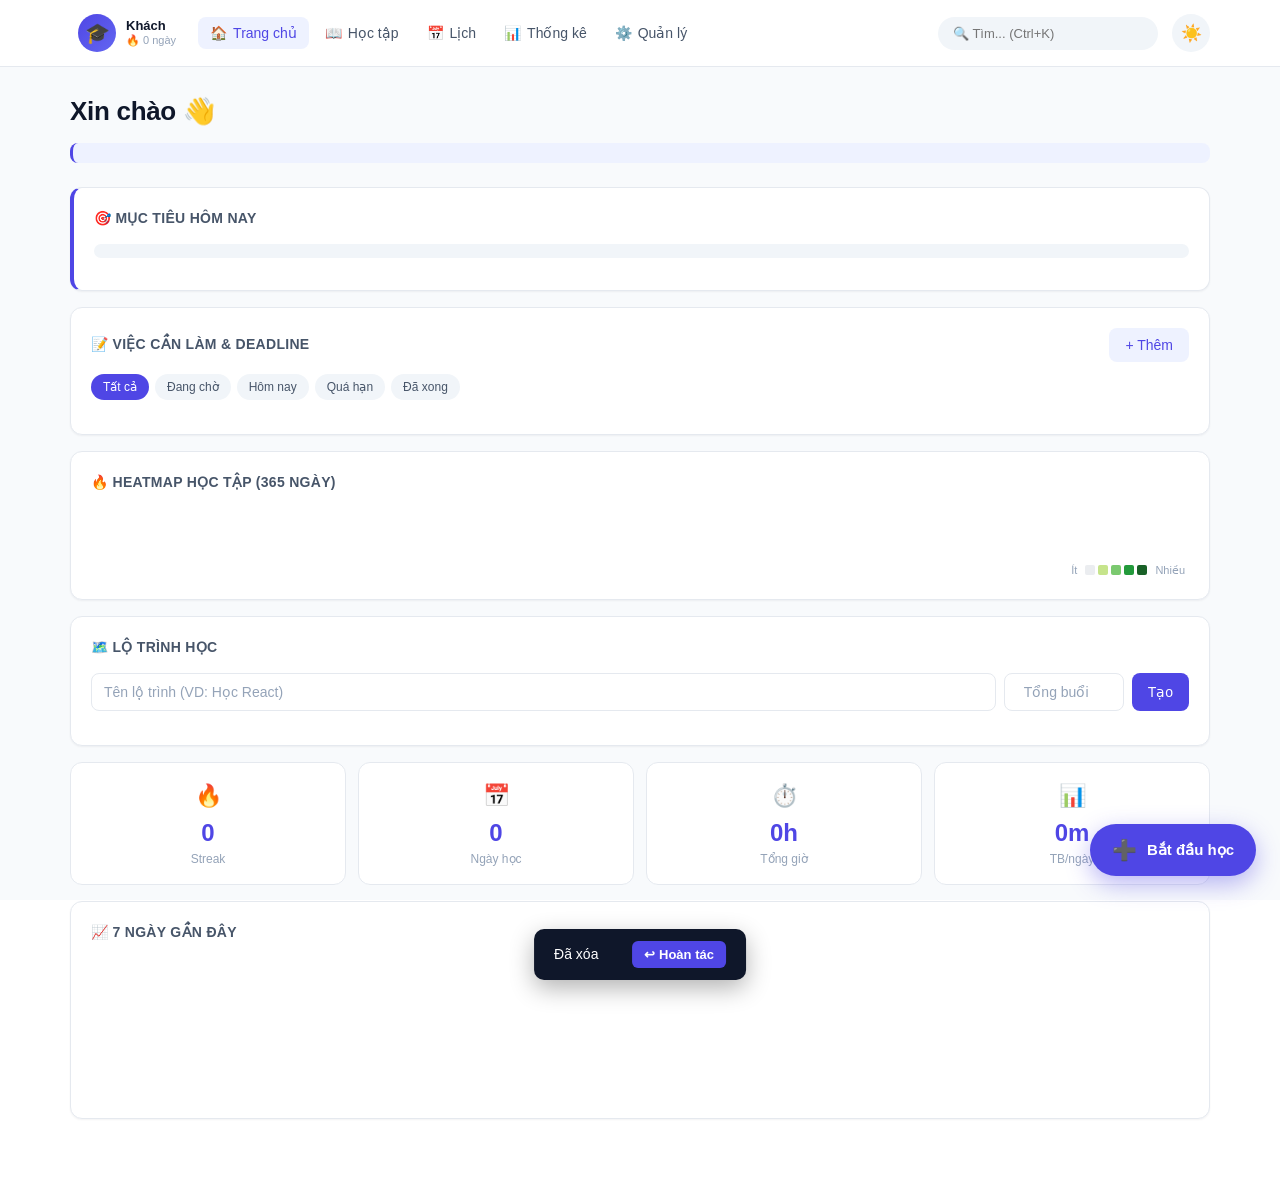
==== commit e63d6528: "update2" ====
--- a/index.html
+++ b/index.html
@@ -6,11 +6,13 @@
     <title>Study Tracker</title>
     <link rel="stylesheet" href="style.css">
     </head>
-    <body>
-
-    <header class="navbar">
+<body>
+
+<a href="#mainContent" class="skip-link">⏭ Chuyển đến nội dung chính</a>
+
+<header class="navbar" role="banner">
     <div class="nav-inner">
-        <div class="nav-user" id="navUser" title="Đi tới Quản lí">
+    <div class="nav-user" id="navUser" title="Đi tới Quản lý">
         <div class="nav-avatar" id="navAvatar">🎓</div>
         <div class="nav-user-info">
             <div class="nav-user-name" id="navUserName">Khách</div>
@@ -18,12 +20,12 @@
         </div>
         </div>
 
-        <nav class="nav-links">
+        <nav class="nav-links" role="navigation" aria-label="Điều hướng chính">
         <button class="nav-link active" data-page="home"><span>🏠</span><span>Trang chủ</span></button>
         <button class="nav-link" data-page="study"><span>📖</span><span>Học tập</span></button>
         <button class="nav-link" data-page="calendar"><span>📅</span><span>Lịch</span></button>
         <button class="nav-link" data-page="stats"><span>📊</span><span>Thống kê</span></button>
-        <button class="nav-link" data-page="manage"><span>⚙️</span><span>Quản lí</span></button>
+        <button class="nav-link" data-page="manage"><span>⚙️</span><span>Quản lý</span></button>
         </nav>
 
         <div class="nav-search">
@@ -31,20 +33,21 @@
         <div class="search-results" id="searchResults"></div>
         </div>
 
-        <button class="theme-toggle" id="themeToggle" title="Sáng / Tối">
+    <button class="theme-toggle" id="themeToggle" title="Sáng / Tối" aria-label="Đổi chế độ Sáng/Tối">
         <span class="theme-icon light">☀️</span>
         <span class="theme-icon dark">🌙</span>
         </button>
     </div>
     </header>
 
-    <main class="container">
+<main class="container" id="mainContent" role="main">
 
     <!-- HOME -->
     <section class="page active" id="page-home">
         <div class="hero">
         <h1 id="heroGreeting">Xin chào 👋</h1>
         <p class="hero-sub" id="heroDate"></p>
+        <p class="hero-hint" id="heroHint" style="font-size:13px;color:var(--text-mute);margin-top:6px"></p>
         </div>
 
         <!-- STREAK FREEZE ALERT -->
@@ -87,7 +90,9 @@
         <div class="card">
         <h2 class="card-title">🔥 Heatmap học tập (365 ngày)</h2>
         <div class="heatmap-wrap">
+            <div class="heatmap-scroll" id="heatmapScroll">
             <div class="heatmap" id="heatmap"></div>
+            </div>
             <div class="heatmap-legend">
             <span>Ít</span>
             <div class="heatmap-cells">
@@ -131,12 +136,11 @@
         <h1>📖 Học tập</h1>
         <p class="page-sub">Pomodoro · Tag môn học · Đánh giá tập trung</p>
         </div>
-
-        <div class="study-summary">
-        <div class="sum-pill"><span class="pill-icon">🔥</span><span class="pill-num" id="studyStreak">0</span><span class="pill-label">Chuỗi</span></div>
-        <div class="sum-pill"><span class="pill-icon">⏱️</span><span class="pill-num" id="studyHours">0h</span><span class="pill-label">Tổng giờ</span></div>
-        <div class="sum-pill"><span class="pill-icon">📅</span><span class="pill-num" id="studyDays">0</span><span class="pill-label">Ngày học</span></div>
-        </div>
+    <div class="study-summary">
+        <div class="sum-pill"><span class="pill-icon">📆</span><span class="pill-num" id="studyTodaySessions">0</span><span class="pill-label">Phiên hôm nay</span></div>
+        <div class="sum-pill"><span class="pill-icon">🏆</span><span class="pill-num" id="studyTopSubject">—</span><span class="pill-label">Môn nhiều nhất tuần</span></div>
+        <div class="sum-pill"><span class="pill-icon">⚡</span><span class="pill-num" id="studyFocusAvg">—</span><span class="pill-label">Tập trung TB</span></div>
+    </div>
 
         <div class="card pomodoro-card">
         <div class="pomodoro-head">
@@ -155,14 +159,19 @@
         </div>
 
         <div class="btn-row" style="justify-content:center;">
-            <button class="btn primary" id="pomoStart">▶ Bắt đầu</button>
-            <button class="btn danger" id="pomoStop" hidden>⏸ Dừng</button>
-            <button class="btn ghost" id="pomoReset">↺ Reset</button>
-            <button class="btn ghost" id="pomoFull">🔍 Toàn màn hình</button>
+        <button class="btn primary" id="pomoStart">▶ Bắt đầu</button>
+        <button class="btn warning" id="pomoPause" hidden>⏸ Tạm dừng</button>
+        <button class="btn danger" id="pomoStop" hidden>⏹ Dừng &amp; Lưu</button>
+        <button class="btn ghost" id="pomoReset">↺ Reset</button>
+        <button class="btn ghost" id="pomoFull" title="Toàn màn hình" aria-label="Toàn màn hình">⛶</button>
         </div>
 
         <div class="session-meta">
             <div class="meta-row">
+                    <label class="field-label">Hướng dẫn</label>
+        <div class="btn-row">
+        <button class="btn soft" id="rerunOnboardingBtn">👋 Chạy lại hướng dẫn ban đầu</button>
+        </div>
             <label class="field-label">Môn / Tag</label>
             <div class="tag-picker" id="tagPicker"></div>
             </div>
@@ -187,7 +196,19 @@
         </div>
         <p class="hint">Chọn ngày → bấm "Ghi giờ học" để thêm phút + nội dung theo từng khung giờ</p>
         </div>
-
+    <!-- DANH SÁCH PHIÊN HỌC (Nhóm 4) -->
+    <div class="card">
+        <div class="session-list-head">
+        <h2 class="card-title" style="margin-bottom:0">🕐 Phiên học gần đây</h2>
+        <select id="sessionListFilter" class="session-filter" aria-label="Lọc phiên học">
+            <option value="7">7 ngày</option>
+            <option value="30" selected>30 ngày</option>
+            <option value="90">90 ngày</option>
+            <option value="all">Tất cả</option>
+        </select>
+        </div>
+        <div class="session-list" id="sessionList"></div>
+    </div>
         <div class="timeline" id="timeline"></div>
     </section>
 
@@ -195,14 +216,13 @@
     <section class="page" id="page-calendar">
         <div class="page-header">
         <h1>📅 Lịch học</h1>
-        <p class="page-sub">Click vào ngày để lên lịch học</p>
-        </div>
-
-        <div class="study-summary">
-        <div class="sum-pill"><span class="pill-icon">🔥</span><span class="pill-num" id="calStreak">0</span><span class="pill-label">Chuỗi</span></div>
-        <div class="sum-pill"><span class="pill-icon">⏱️</span><span class="pill-num" id="calHours">0h</span><span class="pill-label">Tổng giờ</span></div>
+        <p class="page-sub">Nhấn vào ngày để ghi giờ học hoặc thêm deadline</p>
+        </div>
+    <div class="study-summary">
         <div class="sum-pill"><span class="pill-icon">📊</span><span class="pill-num" id="calMonthHours">0h</span><span class="pill-label">Tháng này</span></div>
-        </div>
+        <div class="sum-pill"><span class="pill-icon">📅</span><span class="pill-num" id="calActiveDays">0</span><span class="pill-label">Ngày có lịch</span></div>
+        <div class="sum-pill"><span class="pill-icon">⏰</span><span class="pill-num" id="calUpcoming">0</span><span class="pill-label">Deadline sắp tới</span></div>
+    </div>
 
         <div class="card">
         <div class="cal-header">
@@ -215,21 +235,47 @@
             <div>T2</div><div>T3</div><div>T4</div><div>T5</div><div>T6</div>
             <div class="weekend">T7</div><div class="weekend">CN</div>
         </div>
+        <div class="cal-legend">
+        <div class="cal-legend-item">
+            <span class="legend-box plan"></span>
+            <span>📅 Kế hoạch (khung giờ)</span>
+        </div>
+        <div class="cal-legend-item">
+            <span class="legend-box actual"></span>
+            <span>✅ Thực tế (phiên đã học)</span>
+        </div>
+        <div class="cal-legend-item">
+            <span class="legend-box deadline"></span>
+            <span>⏰ Deadline Todo</span>
+        </div>
+        </div>
         <div class="cal-grid" id="calGrid"></div>
-        </div>
+    </div>
     </section>
 
     <!-- STATS -->
     <section class="page" id="page-stats">
         <div class="page-header">
         <h1>📊 Thống kê</h1>
-        <p class="page-sub">Phân tích thời gian học tập của bạn</p>
-        </div>
-
+        <p class="page-sub">Xem xu hướng và thói quen học tập của bạn</p>
+        </div>
+        <p class="page-sub">Nhấn vào ngày để xem chi tiết phiên học</p>
         <div class="study-summary">
-        <div class="sum-pill"><span class="pill-icon">📅</span><span class="pill-num" id="statsWeek">0h</span><span class="pill-label">Tuần này</span></div>
-        <div class="sum-pill"><span class="pill-icon">📆</span><span class="pill-num" id="statsMonth">0h</span><span class="pill-label">Tháng này</span></div>
-        <div class="sum-pill"><span class="pill-icon">📈</span><span class="pill-num" id="statsTrend">—</span><span class="pill-label">So tuần trước</span></div>
+        <div class="sum-pill">
+            <span class="pill-icon">📅</span>
+            <span class="pill-num" id="statsWeek">0h</span>
+            <span class="pill-label">Tuần này (T2→nay)</span>
+        </div>
+        <div class="sum-pill">
+            <span class="pill-icon">📆</span>
+            <span class="pill-num" id="statsMonth">0h</span>
+            <span class="pill-label">Tháng này</span>
+        </div>
+        <div class="sum-pill">
+            <span class="pill-icon">📈</span>
+            <span class="pill-num" id="statsTrend">Chưa đủ dữ liệu</span>
+            <span class="pill-label">So tuần trước</span>
+        </div>
         </div>
 
         <div class="card">
@@ -245,9 +291,50 @@
         </div>
         </div>
 
-        <div class="card">
+    <div class="card">
         <h2 class="card-title">🕐 Khung giờ học hiệu quả</h2>
+        <p class="card-subtitle">Dựa trên giờ bắt đầu của các phiên học (Pomodoro + ghi tay).</p>
         <div class="hour-bars" id="hourBars"></div>
+        </div>
+
+        <div class="card">
+        <h2 class="card-title">📊 Chỉ số phụ</h2>
+        <div class="stats-meta-grid">
+            <div class="stats-meta-item">
+            <div class="sm-label">📖 Tổng thời gian học</div>
+            <div class="sm-value" id="statsTotalTime">0h</div>
+            </div>
+            <div class="stats-meta-item">
+            <div class="sm-label">📅 Ngày có học</div>
+            <div class="sm-value" id="statsActiveDays">0</div>
+            </div>
+            <div class="stats-meta-item">
+            <div class="sm-label">⏱️ TB / ngày có học</div>
+            <div class="sm-value" id="statsAvgPerActive">—</div>
+            </div>
+            <div class="stats-meta-item">
+            <div class="sm-label">📆 TB / ngày kể từ khi bắt đầu</div>
+            <div class="sm-value" id="statsAvgPerDay">—</div>
+            </div>
+            <div class="stats-meta-item">
+            <div class="sm-label">🔥 Streak hiện tại</div>
+            <div class="sm-value" id="statsStreakVal">0</div>
+            </div>
+            <div class="stats-meta-item">
+            <div class="sm-label">🎯 Ngày đạt mục tiêu</div>
+            <div class="sm-value" id="statsGoalDays">0</div>
+            </div>
+        </div>
+
+        <div class="stats-note">
+            <b>ℹ️ Quy tắc tính:</b>
+            <ul>
+            <li>Một ngày được tính là <b>có học</b> khi có ít nhất <b>5 phút</b> học (Pomodoro hoặc ghi tay).</li>
+            <li><b>Streak</b> tính liên tục từ hôm nay (hoặc hôm qua) trở về trước, cộng thêm ngày dùng Streak Freeze.</li>
+            <li><b>TB / ngày có học</b> = tổng phút ÷ số ngày có học (không tính ngày nghỉ).</li>
+            <li><b>TB / ngày kể từ khi bắt đầu</b> = tổng phút ÷ số ngày từ ngày học đầu tiên đến nay.</li>
+            </ul>
+        </div>
         </div>
 
         <div class="card">
@@ -259,8 +346,8 @@
     <!-- MANAGE -->
     <section class="page" id="page-manage">
         <div class="page-header">
-        <h1>⚙️ Quản lí</h1>
-        <p class="page-sub">Thông tin, mục tiêu, giao diện và dữ liệu</p>
+        <h1>⚙️ Quản lý</h1>
+        <p class="page-sub">Thiết lập thông tin, mục tiêu và sao lưu dữ liệu</p>
         </div>
 
         <div class="card">
@@ -295,20 +382,40 @@
         </div>
         <p class="hint">Đây là số phút bạn muốn học mỗi ngày. Home sẽ nhắc bạn.</p>
         </div>
-
-        <!-- NOTIFICATION MỚI -->
-        <div class="card">
+    <!-- NOTIFICATION (Nhóm 9) -->
+    <div class="card">
         <h2 class="card-title">🔔 Thông báo</h2>
-        <div class="setting-row">
-            <div>
-            <div class="setting-label">Bật thông báo</div>
-            <div class="setting-desc">Cho phép trình duyệt hiện nhắc nhở</div>
-            </div>
-            <button class="btn soft" id="notifPermBtn">Xin quyền</button>
-        </div>
+
+        <!-- Banner cảnh báo giới hạn -->
+        <div class="notif-limitation" id="notifLimitation">
+            <span class="nl-icon">ℹ️</span>
+            <div class="nl-text">
+            <b>Thông báo chỉ hoạt động khi tab đang mở</b>
+            <span>Do chưa dùng Service Worker. Nếu bạn đóng tab, hệ thống sẽ lưu nhắc nhở và hiện lại khi mở tab vào lần sau.</span>
+            </div>
+        </div>
+
+        <!-- Trạng thái quyền -->
         <div class="notif-status" id="notifStatus"></div>
 
-        <label class="field-label" style="margin-top:14px">Nhắc học mỗi ngày lúc</label>
+        <!-- Nút bật quyền + Test -->
+        <div class="btn-row" style="margin-bottom:14px">
+            <button class="btn primary" id="notifPermBtn">Xin quyền thông báo</button>
+            <button class="btn soft" id="notifTestBtn">🧪 Test thông báo</button>
+        </div>
+
+        <!-- Hướng dẫn khi bị chặn -->
+        <div class="notif-help" id="notifHelp" hidden>
+            <div class="nh-title">📖 Cách mở lại quyền thông báo:</div>
+            <ul class="nh-steps" id="notifHelpSteps">
+            <li>Nhấn vào <b>biểu tượng 🔒 hoặc ⓘ</b> trên thanh địa chỉ</li>
+            <li>Chọn <b>Site settings</b> / <b>Cài đặt trang</b></li>
+            <li>Tìm mục <b>Notifications</b> → đổi thành <b>Allow / Cho phép</b></li>
+            <li>Tải lại trang (F5)</li>
+            </ul>
+        </div>
+
+        <div class="field-label" style="margin-top:14px">Nhắc học mỗi ngày lúc</div>
         <div class="input-row">
             <input type="time" id="notifTime" class="input" value="20:00">
             <button class="btn primary" id="saveNotifTimeBtn">Lưu</button>
@@ -336,21 +443,54 @@
             <span class="slider"></span>
             </label>
         </div>
-        </div>
-
-        <!-- STREAK FREEZE MỚI -->
-        <div class="card">
-        <h2 class="card-title">❄️ Streak Freeze</h2>
-        <div class="freeze-status" id="freezeStatus">
-            <span class="freeze-big" id="freezeCount">3</span>
-            <span class="freeze-desc">lượt còn lại</span>
-        </div>
-        <p class="hint">Khi bạn bỏ 1 ngày không học, dùng Freeze để bảo toàn chuỗi streak. Tự nạp lại 1 lượt mỗi tuần.</p>
 
         <div class="setting-row" style="margin-top:14px">
             <div>
+            <div class="setting-label">Hiện thông báo trong trang (in-app)</div>
+            <div class="setting-desc">Nếu trình duyệt chặn, hiện banner thay thế ở góc màn hình</div>
+            </div>
+            <label class="switch">
+            <input type="checkbox" id="notifInApp" checked>
+            <span class="slider"></span>
+            </label>
+        </div>
+        </div>
+        <div class="setting-row" style="margin-top:14px">
+            <div>
+            <div class="setting-label">Âm thanh thông báo</div>
+            <div class="setting-desc">Phát tiếng "ping" khi có nhắc nhở</div>
+            </div>
+            <label class="switch">
+            <input type="checkbox" id="notifSound" checked>
+            <span class="slider"></span>
+            </label>
+        </div>
+        </div>
+
+    <!-- STREAK FREEZE (Nhóm 8) -->
+    <div class="card">
+        <h2 class="card-title">❄️ Streak Freeze</h2>
+
+        <div class="freeze-status">
+            <div class="freeze-big-wrap">
+            <span class="freeze-big" id="freezeCount">3</span>
+            <span class="freeze-desc">/ 3 lượt</span>
+        </div>
+        <div class="freeze-refill" id="freezeRefill">
+            ⏳ Nạp lượt tiếp theo: <b>—</b>
+            </div>
+        </div>
+
+        <p class="hint" style="text-align:left;margin-bottom:14px">
+        Khi bạn bỏ 1 ngày không học, dùng Freeze để bảo toàn chuỗi streak.
+        Mỗi thứ Hai hàng tuần, hệ thống tự nạp thêm 1 lượt (tối đa 3).
+        Nạp lại được kiểm tra <b>khi bạn mở app</b> — không cần online đúng lúc.
+        </p>
+
+        <div class="setting-row">
+        <div>
             <div class="setting-label">Tự động dùng Freeze</div>
-            <div class="setting-desc">Tự động kích hoạt nếu 23:59 chưa học</div>
+            <div class="setting-desc">Khi mở app phát hiện hôm qua bỏ học → tự dùng 1 lượt để giữ streak</div>
             </div>
             <label class="switch">
             <input type="checkbox" id="autoFreeze">
@@ -358,9 +498,20 @@
             </label>
         </div>
 
+        <div class="setting-row" style="margin-top:14px">
+            <div>
+            <div class="setting-label">Nhắc streak sắp mất</div>
+            <div class="setting-desc">Sau 20h nếu chưa học, hiện cảnh báo trên Home</div>
+            </div>
+            <label class="switch">
+            <input type="checkbox" id="freezeAlertToggle" checked>
+            <span class="slider"></span>
+            </label>
+        </div>
+
+        <div class="field-label" style="margin-top:20px">Lịch sử dùng &amp; nạp</div>
         <div class="freeze-history" id="freezeHistory"></div>
         </div>
-
         <div class="card">
         <h2 class="card-title">🖼️ Hình nền</h2>
         <div class="bg-options" id="bgOptions">
@@ -386,23 +537,21 @@
         <div class="setting-row">
             <div>
             <div class="setting-label">Sáng / Tối</div>
-            <div class="setting-desc">Áp dụng cho toàn bộ giao diện</div>
-            </div>
-            <div class="segmented" id="themeSegment">
-            <button data-theme-value="light">☀️ Sáng</button>
-            <button data-theme-value="dark">🌙 Tối</button>
-            <button data-theme-value="auto">💻 Auto</button>
-            </div>
-        </div>
-        </div>
-
-        <div class="card">
-        <h2 class="card-title">📈 Biểu đồ tiến độ học tập</h2>
-        <div class="stock-chart-wrap">
-            <svg class="stock-chart" id="stockChart" viewBox="0 0 800 240" preserveAspectRatio="none"></svg>
-        </div>
-        <div class="chart-legend-mini"><span>Từ ngày đầu học đến nay</span><span>Phút học / ngày</span></div>
-        </div>
+            <div class="setting-desc">Dùng nút ☀️/🌙 ở góc phải Navbar để đổi nhanh</div>
+        </div>
+        <div class="theme-info-pill" id="themeInfoPill">
+            <span id="currentThemeLabel">☀️ Sáng</span>
+        </div>
+        </div>
+    </div>
+
+    <div class="card">
+        <h2 class="card-title">📈 Biểu đồ tiến độ</h2>
+        <p style="color:var(--text-mute);font-size:14px;margin-bottom:12px">
+        Biểu đồ chi tiết đã được chuyển sang tab <b>Thống kê</b> để tránh trùng lặp.
+        </p>
+        <button class="btn soft" id="goToStatsBtn">📊 Mở Thống kê</button>
+    </div>
 
         <div class="card">
         <h2 class="card-title">💾 Dữ liệu</h2>
@@ -418,15 +567,19 @@
             <input type="date" id="deleteFrom" class="input">
             <span class="unit-label">→</span>
             <input type="date" id="deleteTo" class="input">
-            <button class="btn danger" id="deleteRangeBtn">🗑 Xóa</button>
+        </div>
+        <div class="delete-preview" id="deletePreview" hidden></div>
+        <div class="btn-row" style="margin-bottom:12px">
+            <button class="btn danger" id="deleteRangeBtn">🗑 Xóa theo khoảng</button>
         </div>
 
         <label class="field-label">Sao lưu / Khôi phục</label>
+        <div class="backup-status" id="backupStatus"></div>
         <div class="btn-row">
             <button class="btn soft" id="exportBtn">⬇ Xuất JSON</button>
             <button class="btn soft" id="importBtn">⬆ Nhập JSON</button>
             <input type="file" id="importFile" accept=".json" hidden>
-        </div>
+        </div>>
 
         <label class="field-label" style="color:var(--danger)">Vùng nguy hiểm</label>
         <div class="btn-row">
@@ -455,7 +608,10 @@
         <input type="number" id="modalMinutes" class="input" min="0" placeholder="VD: 120">
         <span class="unit-label">phút</span>
         </div>
-
+            <label class="field-label">Môn học</label>
+    <select id="modalSubject">
+        <option value="">— Không chọn —</option>
+    </select>
         <label class="field-label">Chi tiết từng khung giờ (tuỳ chọn)</label>
         <div class="hour-list" id="hourList"></div>
 
@@ -498,18 +654,153 @@
         <div class="tag-picker" id="todoTagPicker"></div>
 
         <div class="modal-actions" style="margin-top:20px;">
-        <button class="btn ghost" data-close-todo>Huỷ</button>
+        <button class="btn ghost" data-close-todo>Hủy</button>
+        <button class="btn danger" id="todoDelete" style="display:none">🗑 Xóa</button>
         <button class="btn primary" id="todoSave">Lưu</button>
         </div>
     </div>
     </div>
-
-    <!-- UNDO TOAST -->
-    <div id="undoToast" class="undo-toast">
+<!-- ═══════ MODAL SỬA PHIÊN HỌC (Nhóm 4) ═══════ -->
+<div class="modal" id="sessionModal">
+    <div class="modal-backdrop" data-close-session></div>
+    <div class="modal-content" style="max-width:520px">
+    <h3 class="modal-title" id="sessionModalTitle">Sửa phiên học</h3>
+    <p class="modal-sub" id="sessionModalSub"></p>
+
+    <div style="display:grid;grid-template-columns:1fr 1fr;gap:10px;">
+        <div>
+        <label class="field-label">Giờ bắt đầu</label>
+        <input type="time" id="sessionTime" class="input">
+        </div>
+        <div>
+        <label class="field-label">Số phút</label>
+        <input type="number" id="sessionMinutes" class="input" min="1" max="1440" placeholder="25">
+        </div>
+    </div>
+
+    <label class="field-label">Môn học</label>
+    <select id="sessionSubject">
+        <option value="">— Không chọn —</option>
+    </select>
+
+    <label class="field-label">Nội dung / Ghi chú</label>
+    <input type="text" id="sessionText" class="input" placeholder="VD: Học React Hooks...">
+
+    <label class="field-label">Đánh giá tập trung</label>
+    <div class="star-rating" id="sessionStar">
+        <button data-star="1" type="button">☆</button>
+        <button data-star="2" type="button">☆</button>
+        <button data-star="3" type="button">☆</button>
+        <button data-star="4" type="button">☆</button>
+        <button data-star="5" type="button">☆</button>
+    </div>
+
+    <div class="modal-actions" style="margin-top:20px;">
+        <button class="btn ghost" data-close-session>Hủy</button>
+        <button class="btn primary" id="sessionSave">Lưu</button>
+    </div>
+    </div>
+</div>
+
+<!-- MODAL IMPORT OPTIONS (Nhóm 10) -->
+<div class="modal" id="importModal">
+    <div class="modal-backdrop" data-close-import></div>
+    <div class="modal-content" style="max-width:480px">
+        <h3 class="modal-title">📥 Nhập dữ liệu</h3>
+        <p class="modal-sub">Chọn cách xử lý dữ liệu hiện có</p>
+
+        <div class="import-preview" id="importPreview"></div>
+
+        <div class="import-options">
+        <label class="import-option">
+            <input type="radio" name="importMode" value="merge" checked>
+            <div class="io-body">
+            <div class="io-title">🔀 Gộp dữ liệu</div>
+            <div class="io-desc">Giữ dữ liệu cũ, thêm ngày mới. Ngày trùng sẽ lấy giá trị mới.</div>
+            </div>
+        </label>
+
+        <label class="import-option">
+            <input type="radio" name="importMode" value="overwrite">
+            <div class="io-body">
+            <div class="io-title">⚠️ Ghi đè toàn bộ</div>
+            <div class="io-desc">Xóa dữ liệu hiện tại, thay bằng dữ liệu từ file. Không thể hoàn tác!</div>
+            </div>
+        </label>
+        </div>
+
+        <div class="modal-actions" style="margin-top:20px;">
+        <button class="btn ghost" data-close-import>Hủy</button>
+        <button class="btn primary" id="importConfirm">Xác nhận nhập</button>
+        </div>
+    </div>
+    </div>
+
+        <!-- UNDO TOAST -->
+        <div id="undoToast" class="undo-toast">
     <span id="undoMsg">Đã xóa</span>
+    <span id="undoTimer" class="undo-timer"></span>
     <button id="undoBtn">↩ Hoàn tác</button>
-    </div>
-
+</div>
+<!-- ═══════ MODAL ONBOARDING (Nhóm 3) ═══════ -->
+<div class="modal onboarding-modal" id="onboardingModal">
+  <div class="modal-backdrop"></div>
+  <div class="modal-content onboarding-content">
+
+    <!-- Progress -->
+    <div class="ob-progress">
+      <span class="ob-step-dot active" data-step="1"></span>
+      <span class="ob-step-dot" data-step="2"></span>
+      <span class="ob-step-dot" data-step="3"></span>
+    </div>
+
+    <!-- Bước 1: Tên -->
+    <div class="ob-step active" data-step="1">
+      <div class="ob-emoji">👋</div>
+      <h2 class="ob-title">Chào mừng bạn đến Study Tracker!</h2>
+      <p class="ob-desc">Cùng thiết lập vài thứ để bắt đầu hành trình học tập nhé.</p>
+      <label class="field-label">Bạn tên gì?</label>
+      <input type="text" id="obName" class="input" placeholder="VD: Minh, An, ..." maxlength="30">
+    </div>
+
+    <!-- Bước 2: Mục tiêu -->
+    <div class="ob-step" data-step="2">
+      <div class="ob-emoji">🎯</div>
+      <h2 class="ob-title">Mục tiêu mỗi ngày</h2>
+      <p class="ob-desc">Bạn muốn học bao nhiêu phút mỗi ngày?</p>
+      <div class="ob-chips">
+        <button class="ob-chip" data-min="30">30 phút</button>
+        <button class="ob-chip active" data-min="60">1 giờ</button>
+        <button class="ob-chip" data-min="120">2 giờ</button>
+        <button class="ob-chip" data-min="180">3 giờ</button>
+      </div>
+      <label class="field-label">Hoặc nhập số phút</label>
+      <input type="number" id="obGoal" class="input" min="0" max="1440" placeholder="60">
+    </div>
+
+    <!-- Bước 3: Môn đầu tiên -->
+    <div class="ob-step" data-step="3">
+      <div class="ob-emoji">📚</div>
+      <h2 class="ob-title">Thêm môn học đầu tiên</h2>
+      <p class="ob-desc">Môn này sẽ dùng để phân loại các phiên học của bạn.</p>
+      <div class="ob-chips">
+        <button class="ob-chip-subject" data-name="Toán" style="--c:#3b82f6">Toán</button>
+        <button class="ob-chip-subject" data-name="Tiếng Anh" style="--c:#f59e0b">Tiếng Anh</button>
+        <button class="ob-chip-subject" data-name="Lập trình" style="--c:#10b981">Lập trình</button>
+      </div>
+      <label class="field-label">Hoặc nhập môn khác</label>
+      <input type="text" id="obSubject" class="input" placeholder="VD: Vật lý, Hóa học..." maxlength="30">
+    </div>
+
+    <!-- Actions -->
+    <div class="ob-actions">
+      <button class="btn ghost" id="obSkip">Bỏ qua</button>
+      <div style="flex:1"></div>
+      <button class="btn ghost" id="obBack" style="display:none">◀ Quay lại</button>
+      <button class="btn primary" id="obNext">Tiếp tục ▶</button>
+    </div>
+  </div>
+</div>
     <div id="toast" class="toast"></div>
     <script src="app.js"></script>
     </body>
--- a/style.css
+++ b/style.css
@@ -1222,4 +1222,1296 @@
     .todo-meta { font-size: 10px; }
     .freeze-content { flex-direction: column; align-items: flex-start; }
     .freeze-content .btn { width: 100%; }
-    }+    }
+
+/* ═══════════════════════════════════════════
+    NHÓM 1 — QUẢN LÝ MÔN HỌC
+═══════════════════════════════════════════ */
+
+/* Danh sách môn */
+.subject-list {
+  display: flex; flex-direction: column; gap: 8px;
+  margin-bottom: 12px;
+}
+.subject-item {
+  display: flex; align-items: center; gap: 10px;
+  padding: 10px 14px;
+  background: var(--surface-2);
+  border-radius: var(--radius-sm);
+  border-left: 4px solid var(--accent);
+  transition: background var(--t-fast);
+  animation: itemIn .25s ease;
+}
+.subject-item:hover { background: var(--border); }
+.subject-color-dot {
+  width: 20px; height: 20px;
+  border-radius: 50%;
+  flex-shrink: 0;
+  border: 2px solid var(--surface);
+  box-shadow: 0 1px 3px rgba(0,0,0,.15);
+}
+.subject-name {
+  flex: 1;
+  font-size: 14px;
+  font-weight: 600;
+  color: var(--text);
+  word-break: break-word;
+}
+.subject-count {
+  font-size: 11px;
+  color: var(--text-mute);
+  background: var(--surface);
+  padding: 2px 8px;
+  border-radius: 999px;
+}
+.subject-actions {
+  display: flex; gap: 4px;
+}
+.subject-actions button {
+  width: 28px; height: 28px;
+  border-radius: 6px;
+  color: var(--text-mute);
+  font-size: 13px;
+  display: flex; align-items: center; justify-content: center;
+  transition: background var(--t-fast), color var(--t-fast);
+}
+.subject-actions button:hover { background: var(--surface); color: var(--accent); }
+.subject-actions button.del:hover { background: #fee2e2; color: var(--danger); }
+
+/* Form thêm môn */
+.subject-form {
+  display: grid;
+  grid-template-columns: 1fr auto auto;
+  gap: 8px;
+  align-items: center;
+}
+.subject-color-picker {
+  width: 44px; height: 40px;
+  padding: 3px;
+  border: 1px solid var(--border);
+  border-radius: var(--radius-sm);
+  cursor: pointer;
+  background: var(--surface);
+}
+
+/* Empty state cho môn */
+.subject-empty {
+  padding: 20px;
+  text-align: center;
+  color: var(--text-mute);
+  font-size: 13px;
+  font-style: italic;
+  background: var(--surface-2);
+  border-radius: var(--radius-sm);
+}
+
+/* Dropdown chọn môn trong modal */
+.modal select {
+  width: 100%;
+  padding: 10px 12px;
+  background: var(--surface);
+  border: 1px solid var(--border);
+  border-radius: var(--radius-sm);
+  font-size: 14px;
+  color: var(--text);
+  outline: none;
+  cursor: pointer;
+  transition: border-color var(--t-fast);
+}
+.modal select:focus { border-color: var(--accent-2); box-shadow: 0 0 0 3px var(--accent-soft); }
+
+/* Tag động cho Pomodoro (thay hardcode) */
+.tag-picker .tag[data-subject-id] {
+  position: relative;
+}
+
+/* Responsive */
+@media (max-width: 600px) {
+  .subject-form {
+    grid-template-columns: 1fr auto;
+  }
+  .subject-form .subject-color-picker {
+    grid-column: 1 / 2;
+    width: 100%;
+  }
+  .subject-form button {
+    grid-column: 2 / 3;
+  }
+}
+
+/* ═══════════════════════════════════════════
+   NHÓM 2 — POMODORO NÂNG CAO
+═══════════════════════════════════════════ */
+
+/* Nút Warning (Tạm dừng) */
+.btn.warning { background: var(--warning); color: #fff; }
+.btn.warning:hover { background: #d97706; }
+
+/* Trạng thái Paused */
+.pomodoro-card.paused .pomo-time {
+  color: var(--warning);
+  animation: blinkPause 1.5s ease-in-out infinite;
+}
+@keyframes blinkPause {
+  0%,100% { opacity: 1; }
+  50%     { opacity: .55; }
+}
+
+/* Fullscreen nút pause */
+.pomodoro-fullscreen .btn.warning { padding: 14px 28px; font-size: 16px; }
+
+/* ═══════════════════════════════════════════
+   NHÓM 3 — ONBOARDING + EMPTY STATE
+═══════════════════════════════════════════ */
+
+.onboarding-content {
+  max-width: 480px !important;
+  text-align: center;
+}
+
+.ob-progress {
+  display: flex; gap: 8px; justify-content: center;
+  margin-bottom: 24px;
+}
+.ob-step-dot {
+  width: 40px; height: 5px;
+  border-radius: 999px;
+  background: var(--surface-2);
+  transition: background .3s;
+}
+.ob-step-dot.active { background: var(--accent); }
+.ob-step-dot.done { background: var(--success); }
+
+.ob-step { display: none; }
+.ob-step.active { display: block; animation: pageIn .3s ease; }
+
+.ob-emoji {
+  font-size: 56px;
+  margin-bottom: 12px;
+  animation: bounceIn .5s cubic-bezier(.68,-0.55,.27,1.55);
+}
+@keyframes bounceIn {
+  0%   { transform: scale(0); opacity: 0; }
+  60%  { transform: scale(1.15); opacity: 1; }
+  100% { transform: scale(1); }
+}
+
+.ob-title {
+  font-size: 20px; font-weight: 700;
+  margin-bottom: 8px; color: var(--text);
+}
+.ob-desc {
+  font-size: 14px; color: var(--text-mute);
+  margin-bottom: 24px;
+}
+
+.ob-step .field-label {
+  text-align: left;
+  margin-top: 16px;
+}
+.ob-step .input {
+  margin-bottom: 8px;
+}
+
+.ob-chips {
+  display: flex; gap: 8px; flex-wrap: wrap;
+  justify-content: center; margin-bottom: 16px;
+}
+.ob-chip {
+  padding: 10px 18px;
+  border-radius: 999px;
+  font-size: 14px; font-weight: 500;
+  background: var(--surface-2);
+  color: var(--text-2);
+  border: 2px solid transparent;
+  transition: all var(--t-fast);
+  cursor: pointer;
+}
+.ob-chip:hover { background: var(--border); }
+.ob-chip.active {
+  background: var(--accent);
+  color: #fff;
+  border-color: var(--accent);
+  transform: scale(1.05);
+}
+.ob-chip-subject {
+  padding: 10px 18px;
+  border-radius: 999px;
+  font-size: 14px; font-weight: 600;
+  background: color-mix(in srgb, var(--c) 15%, transparent);
+  color: var(--c);
+  border: 2px solid transparent;
+  cursor: pointer;
+  transition: all var(--t-fast);
+}
+.ob-chip-subject:hover { background: var(--c); color: #fff; }
+.ob-chip-subject.active { background: var(--c); color: #fff; border-color: var(--c); }
+
+.ob-actions {
+  display: flex; gap: 8px;
+  margin-top: 24px;
+  align-items: center;
+}
+
+/* Empty state chung cho các trang */
+.page-empty {
+  padding: 60px 20px;
+  text-align: center;
+  color: var(--text-mute);
+}
+.page-empty .pe-icon {
+  font-size: 64px; display: block; margin-bottom: 16px;
+  animation: float 3s ease-in-out infinite;
+}
+@keyframes float {
+  0%,100% { transform: translateY(0); }
+  50%     { transform: translateY(-6px); }
+}
+.page-empty .pe-title {
+  font-size: 18px; font-weight: 600;
+  color: var(--text-2); margin-bottom: 8px;
+}
+.page-empty .pe-desc {
+  font-size: 14px; margin-bottom: 20px;
+  max-width: 400px; margin-left: auto; margin-right: auto;
+  line-height: 1.6;
+}
+.page-empty .pe-actions {
+  display: flex; gap: 8px; justify-content: center; flex-wrap: wrap;
+}
+
+@media (max-width: 480px) {
+  .onboarding-content { padding: 20px !important; }
+  .ob-title { font-size: 17px; }
+  .ob-emoji { font-size: 44px; }
+  .ob-actions { flex-wrap: wrap; }
+  .ob-actions button { flex: 1; min-width: 100px; }
+}
+
+/* ═══════════════════════════════════════════
+   NHÓM 4 — CHỐNG TRÙNG + DANH SÁCH PHIÊN
+═══════════════════════════════════════════ */
+
+/* Header danh sách phiên */
+.session-list-head {
+  display: flex; align-items: center; justify-content: space-between;
+  gap: 12px; margin-bottom: 14px;
+}
+.session-filter {
+  padding: 6px 12px;
+  border-radius: 8px;
+  border: 1px solid var(--border);
+  background: var(--surface);
+  color: var(--text);
+  font-size: 13px;
+  cursor: pointer;
+  outline: none;
+}
+.session-filter:focus { border-color: var(--accent-2); }
+
+/* Danh sách phiên */
+.session-list {
+  display: flex; flex-direction: column; gap: 8px;
+  max-height: 500px; overflow-y: auto;
+}
+
+.session-row {
+  display: grid;
+  grid-template-columns: 70px 1fr auto;
+  gap: 12px; align-items: center;
+  padding: 10px 14px;
+  background: var(--surface-2);
+  border-radius: var(--radius-sm);
+  border-left: 4px solid var(--accent);
+  transition: background var(--t-fast);
+  animation: itemIn .25s ease;
+}
+.session-row:hover { background: var(--border); }
+.session-row.pomodoro { border-left-style: solid; }
+.session-row.manual { border-left-style: dashed; }
+
+.session-time {
+  font-weight: 700; font-size: 13px;
+  color: var(--text-2);
+  font-variant-numeric: tabular-nums;
+}
+.session-body { flex: 1; min-width: 0; }
+.session-title {
+  font-size: 13px; font-weight: 500;
+  color: var(--text);
+  word-break: break-word;
+}
+.session-meta {
+  display: flex; gap: 8px; flex-wrap: wrap;
+  font-size: 11px; color: var(--text-mute);
+  margin-top: 4px;
+  align-items: center;
+}
+.session-tag {
+  padding: 2px 8px;
+  border-radius: 999px;
+  font-weight: 600;
+  font-size: 11px;
+}
+.session-min {
+  font-weight: 700;
+  color: var(--accent);
+}
+.session-stars {
+  color: #fbbf24;
+  font-size: 11px;
+  letter-spacing: 1px;
+}
+.session-date-label {
+  font-size: 11px;
+  color: var(--text-mute);
+  background: var(--surface);
+  padding: 2px 6px;
+  border-radius: 4px;
+}
+
+.session-actions {
+  display: flex; gap: 4px; flex-shrink: 0;
+}
+.session-actions button {
+  width: 28px; height: 28px;
+  border-radius: 6px;
+  color: var(--text-mute);
+  font-size: 13px;
+  display: flex; align-items: center; justify-content: center;
+  transition: background var(--t-fast), color var(--t-fast);
+}
+.session-actions button:hover { background: var(--surface); color: var(--accent); }
+.session-actions button.del:hover { background: #fee2e2; color: var(--danger); }
+
+/* Cảnh báo trùng giờ */
+.dup-warning {
+  padding: 10px 14px;
+  background: #fef3c7;
+  color: #92400e;
+  border-radius: var(--radius-sm);
+  font-size: 13px;
+  margin-bottom: 12px;
+  border-left: 4px solid var(--warning);
+  display: flex; align-items: flex-start; gap: 8px;
+  animation: pageIn .2s ease;
+}
+[data-theme="dark"] .dup-warning {
+  background: #4a3418; color: #f0c674;
+}
+.dup-warning .dw-icon { font-size: 18px; flex-shrink: 0; }
+
+/* Cảnh báo lệch phút */
+.mismatch-warning {
+  padding: 8px 12px;
+  background: #fef3c7;
+  color: #92400e;
+  border-radius: 6px;
+  font-size: 12px;
+  margin-bottom: 8px;
+  border-left: 3px solid var(--warning);
+  display: none;
+}
+.mismatch-warning.show { display: block; }
+[data-theme="dark"] .mismatch-warning {
+  background: #4a3418; color: #f0c674;
+}
+
+/* Empty session */
+.session-empty {
+  padding: 24px;
+  text-align: center;
+  color: var(--text-mute);
+  font-size: 13px;
+  font-style: italic;
+}
+
+/* Date input: chặn tương lai (trang trí) */
+input[type="date"].no-future {
+  cursor: pointer;
+}
+
+/* Star rating trong modal sửa */
+#sessionStar button {
+  font-size: 26px;
+  color: var(--border);
+  padding: 2px;
+  transition: color .15s, transform .15s;
+}
+#sessionStar button:hover { transform: scale(1.15); }
+#sessionStar button.active { color: #fbbf24; }
+
+@media (max-width: 600px) {
+  .session-row {
+    grid-template-columns: 1fr;
+    gap: 6px;
+  }
+  .session-actions { justify-content: flex-end; }
+}
+
+/* ═══════════════════════════════════════════
+   NHÓM 5 — GỘP UI TRÙNG LẶP
+═══════════════════════════════════════════ */
+
+/* Theme info pill trong Quản lý */
+.theme-info-pill {
+  padding: 8px 16px;
+  background: var(--accent-soft);
+  color: var(--accent);
+  border-radius: 999px;
+  font-size: 13px;
+  font-weight: 600;
+  display: inline-flex;
+  align-items: center;
+  gap: 6px;
+}
+
+/* Freeze alert chỉ hiện khi cần — ẩn mặc định */
+.freeze-alert[hidden] { display: none !important; }
+
+/* Summary pills: cắt chữ quá dài */
+.sum-pill .pill-num {
+  max-width: 90px;
+  overflow: hidden;
+  text-overflow: ellipsis;
+  white-space: nowrap;
+  display: inline-block;
+  vertical-align: middle;
+}
+
+/* ═══════════════════════════════════════════
+   NHÓM 6 — KẾ HOẠCH vs THỰC TẾ
+═══════════════════════════════════════════ */
+
+/* Legend dưới lịch */
+.cal-legend {
+  display: flex; gap: 16px; flex-wrap: wrap;
+  margin: 12px 0 8px;
+  padding: 8px 12px;
+  background: var(--surface-2);
+  border-radius: var(--radius-sm);
+  font-size: 12px;
+  color: var(--text-2);
+}
+.cal-legend-item {
+  display: inline-flex; align-items: center; gap: 6px;
+}
+.legend-box {
+  width: 14px; height: 14px;
+  border-radius: 4px;
+  display: inline-block;
+  flex-shrink: 0;
+}
+.legend-box.plan {
+  background: var(--surface);
+  border: 2px dashed var(--accent);
+}
+.legend-box.actual {
+  background: linear-gradient(135deg, var(--success), #34d399);
+}
+.legend-box.deadline {
+  background: var(--danger);
+  border-radius: 50%;
+}
+
+/* Cell chia 2 lớp */
+.cell {
+  position: relative;
+}
+.cell .plan-layer,
+.cell .actual-layer {
+  display: flex; flex-direction: column; gap: 2px;
+}
+
+/* Chips kế hoạch (dashed border) */
+.chip.plan {
+  background: transparent;
+  border: 1px dashed var(--accent);
+  color: var(--accent);
+  font-style: normal;
+}
+
+/* Chips thực tế (đậm + icon) */
+.chip.actual {
+  background: linear-gradient(135deg, var(--success), #34d399);
+  color: #fff;
+  font-weight: 600;
+}
+
+/* Chips deadline */
+.chip.deadline {
+  background: var(--danger);
+  color: #fff;
+  font-weight: 600;
+  cursor: pointer;
+  transition: transform var(--t-fast);
+}
+.chip.deadline:hover { transform: scale(1.05); }
+.chip.deadline.soon {
+  background: var(--warning);
+  color: #fff;
+}
+
+/* Ô lịch có cả kế hoạch + thực tế */
+.cell.has-both {
+  border-color: var(--success);
+  background: linear-gradient(135deg, var(--surface) 50%, #d1fae5 50%);
+}
+[data-theme="dark"] .cell.has-both {
+  background: linear-gradient(135deg, var(--surface) 50%, #1f3d2a 50%);
+}
+
+/* Tooltip cho chip deadline */
+.chip.deadline {
+  position: relative;
+}
+.chip.deadline[title]:hover::after {
+  content: attr(title);
+  position: absolute;
+  bottom: 100%; left: 50%;
+  transform: translateX(-50%);
+  background: #0f172a;
+  color: #fff;
+  padding: 4px 8px;
+  border-radius: 4px;
+  font-size: 11px;
+  white-space: nowrap;
+  z-index: 10;
+  pointer-events: none;
+  margin-bottom: 4px;
+}
+
+/* Modal Todo: nút Xóa bên trái */
+#todoModal .modal-actions {
+  justify-content: flex-end;
+}
+#todoModal .modal-actions .btn.danger {
+  margin-right: auto;
+}
+
+@media (max-width: 600px) {
+  .cal-legend {
+    font-size: 11px;
+    gap: 10px;
+  }
+  .legend-box { width: 12px; height: 12px; }
+}
+
+/* ═══════════════════════════════════════════
+   NHÓM 7 — THỐNG KÊ NÂNG CAO
+═══════════════════════════════════════════ */
+
+.card-subtitle {
+  font-size: 12px;
+  color: var(--text-mute);
+  margin: -8px 0 12px;
+  line-height: 1.5;
+}
+
+/* Grid chỉ số phụ */
+.stats-meta-grid {
+  display: grid;
+  grid-template-columns: repeat(3, 1fr);
+  gap: 10px;
+  margin-bottom: 16px;
+}
+.stats-meta-item {
+  padding: 12px 14px;
+  background: var(--surface-2);
+  border-radius: var(--radius-sm);
+  border-left: 3px solid var(--accent);
+}
+.stats-meta-item .sm-label {
+  font-size: 11px;
+  color: var(--text-mute);
+  margin-bottom: 4px;
+  line-height: 1.3;
+}
+.stats-meta-item .sm-value {
+  font-size: 18px;
+  font-weight: 700;
+  color: var(--accent);
+  font-variant-numeric: tabular-nums;
+}
+.stats-meta-item .sm-value.empty {
+  color: var(--text-mute);
+  font-size: 13px;
+  font-weight: 500;
+}
+
+/* Note quy tắc */
+.stats-note {
+  padding: 14px 16px;
+  background: var(--accent-soft);
+  border-radius: var(--radius-sm);
+  font-size: 13px;
+  color: var(--text-2);
+  line-height: 1.6;
+}
+.stats-note b { color: var(--accent); display: block; margin-bottom: 8px; }
+.stats-note ul {
+  list-style: none;
+  display: flex;
+  flex-direction: column;
+  gap: 4px;
+}
+.stats-note li {
+  padding-left: 16px;
+  position: relative;
+}
+.stats-note li::before {
+  content: '•';
+  position: absolute;
+  left: 4px;
+  color: var(--accent);
+  font-weight: 700;
+}
+.stats-note li b { display: inline; color: var(--text); font-weight: 600; }
+
+/* Trend badge */
+#statsTrend.empty {
+  color: var(--text-mute) !important;
+  font-size: 13px !important;
+  font-weight: 500 !important;
+}
+
+/* Hour bar: hover tooltip */
+.hour-bar-row {
+  position: relative;
+}
+.hour-bar-row:hover .hour-bar-val::after {
+  content: ' (' attr(data-pct) ')';
+  font-size: 10px;
+  color: var(--text-mute);
+}
+
+/* Responsive */
+@media (max-width: 700px) {
+  .stats-meta-grid {
+    grid-template-columns: repeat(2, 1fr);
+  }
+}
+@media (max-width: 420px) {
+  .stats-meta-grid {
+    grid-template-columns: 1fr;
+  }
+  .stats-note { font-size: 12px; padding: 12px; }
+}
+
+/* ═══════════════════════════════════════════
+   NHÓM 8 — STREAK FREEZE NÂNG CAO
+═══════════════════════════════════════════ */
+
+.freeze-status {
+  display: flex;
+  align-items: center;
+  justify-content: space-between;
+  gap: 12px;
+  padding: 16px;
+  border-radius: var(--radius-sm);
+  background: linear-gradient(135deg, #dbeafe, #eef2ff);
+  margin-bottom: 12px;
+  flex-wrap: wrap;
+}
+[data-theme="dark"] .freeze-status {
+  background: linear-gradient(135deg, #1c2b41, #1e2a52);
+}
+
+.freeze-big-wrap {
+  display: flex;
+  align-items: baseline;
+  gap: 6px;
+}
+.freeze-big {
+  font-size: 42px;
+  font-weight: 800;
+  color: var(--accent);
+  line-height: 1;
+  font-variant-numeric: tabular-nums;
+}
+.freeze-desc {
+  font-size: 14px;
+  color: var(--text-2);
+  font-weight: 500;
+}
+
+.freeze-refill {
+  font-size: 12px;
+  color: var(--text-2);
+  padding: 6px 12px;
+  background: var(--surface);
+  border-radius: 999px;
+  font-weight: 500;
+}
+.freeze-refill b { color: var(--accent); }
+
+/* Lịch sử freeze: chia 2 loại */
+.freeze-history {
+  display: flex;
+  flex-direction: column;
+  gap: 6px;
+  max-height: 220px;
+  overflow-y: auto;
+}
+.freeze-history-item {
+  display: grid;
+  grid-template-columns: auto 1fr auto;
+  gap: 10px;
+  align-items: center;
+  padding: 8px 12px;
+  background: var(--surface-2);
+  border-radius: 6px;
+  font-size: 13px;
+  border-left: 3px solid var(--accent);
+  animation: itemIn .2s ease;
+}
+.freeze-history-item.refill {
+  border-left-color: var(--success);
+  background: #ecfdf5;
+}
+[data-theme="dark"] .freeze-history-item.refill {
+  background: #1f3d2a;
+}
+.freeze-history-item .date {
+  font-weight: 600;
+  color: var(--text);
+  font-variant-numeric: tabular-nums;
+  white-space: nowrap;
+}
+.freeze-history-item.refill .date { color: #065f46; }
+[data-theme="dark"] .freeze-history-item.refill .date { color: #9ee6a8; }
+
+.freeze-history-item .reason {
+  color: var(--text-mute);
+  font-size: 12px;
+}
+.freeze-history-item .delta {
+  font-weight: 700;
+  font-size: 12px;
+}
+.freeze-history-item.use .delta { color: var(--danger); }
+.freeze-history-item.refill .delta { color: var(--success); }
+
+/* Freeze alert trên Home (chỉ hiện khi streak >= 1) */
+.freeze-alert {
+  border-left: 4px solid var(--warning);
+  background: linear-gradient(90deg, #fffbeb, var(--surface));
+  animation: slideDown .4s ease;
+}
+[data-theme="dark"] .freeze-alert {
+  background: linear-gradient(90deg, #3a2a10, var(--surface));
+}
+@keyframes slideDown {
+  from { opacity: 0; transform: translateY(-8px); }
+  to   { opacity: 1; transform: translateY(0); }
+}
+
+/* Badge số lượt còn lại */
+.freeze-badge {
+  display: inline-flex;
+  align-items: center;
+  gap: 4px;
+  padding: 2px 8px;
+  background: #dbeafe;
+  color: #1e40af;
+  border-radius: 999px;
+  font-size: 11px;
+  font-weight: 700;
+  margin-left: 6px;
+}
+[data-theme="dark"] .freeze-badge {
+  background: #1c2b41;
+  color: #6cb6ff;
+}
+
+@media (max-width: 600px) {
+  .freeze-status { justify-content: center; }
+  .freeze-big { font-size: 36px; }
+}
+/* ═══════════════════════════════════════════
+   NHÓM 9 — THÔNG BÁO NÂNG CAO
+═══════════════════════════════════════════ */
+
+.notif-limitation {
+  display: flex;
+  gap: 10px;
+  padding: 12px 14px;
+  background: #eff6ff;
+  border-radius: var(--radius-sm);
+  border-left: 4px solid var(--accent);
+  margin-bottom: 14px;
+  font-size: 13px;
+  line-height: 1.5;
+}
+[data-theme="dark"] .notif-limitation {
+  background: #1c2b41;
+}
+.notif-limitation .nl-icon { font-size: 20px; flex-shrink: 0; }
+.notif-limitation .nl-text { flex: 1; }
+.notif-limitation .nl-text b {
+  display: block;
+  color: var(--accent);
+  margin-bottom: 3px;
+  font-weight: 600;
+}
+.notif-limitation .nl-text span { color: var(--text-2); }
+
+/* Help khi bị chặn */
+.notif-help {
+  padding: 14px 16px;
+  background: #fef3c7;
+  border-radius: var(--radius-sm);
+  border-left: 4px solid var(--warning);
+  margin-bottom: 14px;
+  font-size: 13px;
+}
+[data-theme="dark"] .notif-help {
+  background: #4a3418;
+}
+.notif-help .nh-title {
+  font-weight: 600;
+  color: #92400e;
+  margin-bottom: 8px;
+}
+[data-theme="dark"] .notif-help .nh-title { color: #f0c674; }
+.notif-help .nh-steps {
+  list-style: none;
+  display: flex;
+  flex-direction: column;
+  gap: 6px;
+  counter-reset: step;
+}
+.notif-help .nh-steps li {
+  padding-left: 26px;
+  position: relative;
+  color: var(--text-2);
+  counter-increment: step;
+}
+.notif-help .nh-steps li::before {
+  content: counter(step);
+  position: absolute;
+  left: 0;
+  top: 0;
+  width: 18px;
+  height: 18px;
+  border-radius: 50%;
+  background: var(--warning);
+  color: #fff;
+  font-size: 11px;
+  font-weight: 700;
+  display: flex;
+  align-items: center;
+  justify-content: center;
+}
+
+/* Banner in-app notification (góc dưới phải) */
+.inapp-notif {
+  position: fixed;
+  bottom: 90px;
+  right: 24px;
+  max-width: 360px;
+  background: var(--surface);
+  border: 1px solid var(--border);
+  border-radius: var(--radius);
+  box-shadow: 0 8px 32px rgba(0,0,0,.15);
+  padding: 14px 16px;
+  display: flex;
+  gap: 12px;
+  z-index: 9990;
+  transform: translateX(400px);
+  transition: transform .3s cubic-bezier(.4,0,.2,1);
+  border-left: 4px solid var(--accent);
+  animation: slideInRight .4s cubic-bezier(.4,0,.2,1);
+}
+[data-theme="dark"] .inapp-notif {
+  box-shadow: 0 8px 32px rgba(0,0,0,.5);
+}
+.inapp-notif.show { transform: translateX(0); }
+.inapp-notif.warning { border-left-color: var(--warning); }
+.inapp-notif.danger { border-left-color: var(--danger); }
+.inapp-notif.success { border-left-color: var(--success); }
+
+@keyframes slideInRight {
+  from { transform: translateX(400px); }
+  to   { transform: translateX(0); }
+}
+
+.inapp-notif .in-icon {
+  font-size: 24px;
+  flex-shrink: 0;
+  line-height: 1;
+}
+.inapp-notif .in-body { flex: 1; min-width: 0; }
+.inapp-notif .in-title {
+  font-weight: 700;
+  font-size: 14px;
+  color: var(--text);
+  margin-bottom: 4px;
+}
+.inapp-notif .in-msg {
+  font-size: 13px;
+  color: var(--text-2);
+  line-height: 1.5;
+  word-break: break-word;
+}
+.inapp-notif .in-close {
+  width: 24px;
+  height: 24px;
+  border-radius: 6px;
+  color: var(--text-mute);
+  font-size: 14px;
+  display: flex;
+  align-items: center;
+  justify-content: center;
+  flex-shrink: 0;
+  cursor: pointer;
+}
+.inapp-notif .in-close:hover {
+  background: var(--surface-2);
+  color: var(--text);
+}
+
+@media (max-width: 500px) {
+  .inapp-notif {
+    right: 12px;
+    left: 12px;
+    bottom: 80px;
+    max-width: none;
+  }
+}
+
+/* ═══════════════════════════════════════════
+   NHÓM 10 — DỮ LIỆU NÂNG CAO
+═══════════════════════════════════════════ */
+
+/* Preview xóa */
+.delete-preview {
+  padding: 12px 14px;
+  background: #fef2f2;
+  border-radius: var(--radius-sm);
+  border-left: 4px solid var(--danger);
+  font-size: 13px;
+  margin-bottom: 12px;
+  line-height: 1.6;
+}
+[data-theme="dark"] .delete-preview {
+  background: #3a1a1a;
+}
+.delete-preview .dp-title {
+  font-weight: 700;
+  color: var(--danger);
+  margin-bottom: 6px;
+}
+.delete-preview ul {
+  list-style: none;
+  padding-left: 0;
+}
+.delete-preview li {
+  padding: 2px 0;
+  color: var(--text-2);
+}
+.delete-preview li b { color: var(--text); }
+
+/* Trạng thái backup */
+.backup-status {
+  padding: 10px 14px;
+  background: var(--surface-2);
+  border-radius: var(--radius-sm);
+  font-size: 13px;
+  margin-bottom: 12px;
+  display: flex;
+  align-items: center;
+  gap: 8px;
+}
+.backup-status .bs-icon { font-size: 18px; }
+.backup-status .bs-text { flex: 1; color: var(--text-2); }
+.backup-status.warn {
+  background: #fef3c7;
+  border-left: 4px solid var(--warning);
+}
+[data-theme="dark"] .backup-status.warn {
+  background: #4a3418;
+}
+.backup-status.warn .bs-text { color: #92400e; }
+[data-theme="dark"] .backup-status.warn .bs-text { color: #f0c674; }
+
+/* Import modal */
+.import-preview {
+  padding: 12px 14px;
+  background: var(--surface-2);
+  border-radius: var(--radius-sm);
+  font-size: 13px;
+  margin-bottom: 16px;
+  line-height: 1.6;
+}
+.import-preview .ip-title {
+  font-weight: 700;
+  margin-bottom: 6px;
+  color: var(--accent);
+}
+.import-preview .ip-row {
+  display: flex;
+  justify-content: space-between;
+  padding: 3px 0;
+  color: var(--text-2);
+}
+.import-preview .ip-row b { color: var(--text); }
+
+.import-options {
+  display: flex;
+  flex-direction: column;
+  gap: 10px;
+}
+.import-option {
+  display: flex;
+  gap: 10px;
+  padding: 12px 14px;
+  background: var(--surface-2);
+  border-radius: var(--radius-sm);
+  border: 2px solid transparent;
+  cursor: pointer;
+  transition: all var(--t-fast);
+}
+.import-option:hover { border-color: var(--accent-2); }
+.import-option input[type="radio"] {
+  margin-top: 4px;
+  accent-color: var(--accent);
+  flex-shrink: 0;
+}
+.import-option input[type="radio"]:checked + .io-body {
+  color: var(--accent);
+}
+.import-option:has(input:checked) {
+  border-color: var(--accent);
+  background: var(--accent-soft);
+}
+.io-body { flex: 1; }
+.io-title {
+  font-weight: 600;
+  font-size: 14px;
+  margin-bottom: 4px;
+}
+.io-desc {
+  font-size: 12px;
+  color: var(--text-mute);
+  line-height: 1.5;
+}
+
+/* Undo kéo dài */
+.undo-toast {
+  transition: bottom .3s cubic-bezier(.4,0,.2,1);
+}
+.undo-toast .undo-timer {
+  font-size: 11px;
+  color: rgba(255,255,255,.6);
+  margin-left: 6px;
+}
+[data-theme="dark"] .undo-toast .undo-timer {
+  color: rgba(0,0,0,.5);
+}
+/* ═══════════════════════════════════════════
+   NHÓM 11 — GIAO DIỆN + ACCESSIBILITY
+═══════════════════════════════════════════ */
+
+/* ─── HEATMAP: khung cuộn ngang ─── */
+.heatmap-wrap {
+  display: flex;
+  flex-direction: column;
+  gap: 14px;
+}
+.heatmap-scroll {
+  overflow-x: auto;
+  overflow-y: hidden;
+  padding: 4px 2px 8px;
+  scrollbar-width: thin;
+  scroll-behavior: smooth;
+}
+.heatmap-scroll::-webkit-scrollbar { height: 8px; }
+.heatmap-scroll::-webkit-scrollbar-track {
+  background: var(--surface-2);
+  border-radius: 4px;
+}
+.heatmap-scroll::-webkit-scrollbar-thumb {
+  background: var(--border);
+  border-radius: 4px;
+}
+.heatmap-scroll::-webkit-scrollbar-thumb:hover {
+  background: var(--accent-2);
+}
+.heatmap {
+  display: inline-grid;
+  grid-template-rows: repeat(7, 1fr);
+  grid-auto-flow: column;
+  grid-auto-columns: 12px;
+  gap: 3px;
+  padding: 2px 0;
+}
+.heatmap-legend {
+  display: flex;
+  align-items: center;
+  gap: 8px;
+  font-size: 11px;
+  color: var(--text-mute);
+  justify-content: flex-end;
+  padding-right: 4px;
+}
+
+/* ─── NAVBAR: fix 360px ─── */
+@media (max-width: 400px) {
+  .nav-inner {
+    padding: 6px 8px;
+    gap: 6px;
+    flex-wrap: nowrap;
+  }
+  .nav-user {
+    padding: 2px;
+    gap: 0;
+  }
+  .nav-avatar {
+    width: 34px;
+    height: 34px;
+    font-size: 17px;
+  }
+  .nav-user-info { display: none; }
+  .nav-links {
+    gap: 2px;
+    overflow-x: auto;
+    scrollbar-width: none;
+    flex: 1;
+  }
+  .nav-links::-webkit-scrollbar { display: none; }
+  .nav-link {
+    padding: 6px 8px;
+    font-size: 12px;
+    flex-shrink: 0;
+  }
+  .nav-link span:last-child { display: none; }
+  .nav-link .nav-icon { font-size: 16px; }
+  .nav-search { display: none; }
+  .theme-toggle {
+    width: 34px;
+    height: 34px;
+  }
+  .theme-icon { font-size: 15px; }
+}
+
+@media (max-width: 360px) {
+  .nav-inner { gap: 4px; }
+  .nav-link { padding: 6px; }
+  .container { padding: 14px 10px 60px; }
+}
+
+/* ─── DARK MODE FIX: biểu đồ ─── */
+[data-theme="dark"] .stock-chart .grid-line {
+  stroke: rgba(255,255,255,.08);
+}
+[data-theme="dark"] .stock-chart .axis-text {
+  fill: #768390;
+}
+[data-theme="dark"] .stock-chart .dot {
+  stroke: var(--surface);
+}
+[data-theme="dark"] .pie-chart path {
+  opacity: 0.9;
+}
+
+/* ─── DARK MODE FIX: modal ─── */
+[data-theme="dark"] .modal-backdrop {
+  background: rgba(0,0,0,.7);
+}
+[data-theme="dark"] .modal-content {
+  border: 1px solid var(--border);
+  box-shadow: 0 20px 60px rgba(0,0,0,.6);
+}
+
+/* ─── DARK MODE FIX: ảnh nền ─── */
+[data-theme="dark"] body.has-bg-image::before {
+  filter: brightness(0.4) saturate(0.8);
+}
+[data-theme="dark"] .card {
+  background: rgba(22, 27, 34, 0.92);
+  backdrop-filter: blur(10px);
+}
+[data-theme="dark"] .navbar {
+  background: rgba(22, 27, 34, 0.92);
+}
+
+/* ─── DARK MODE FIX: các chip/cell ─── */
+[data-theme="dark"] .cell.today {
+  background: var(--accent-soft);
+}
+[data-theme="dark"] .stat-card,
+[data-theme="dark"] .sum-pill,
+[data-theme="dark"] .roadmap-item,
+[data-theme="dark"] .subject-item,
+[data-theme="dark"] .todo-item,
+[data-theme="dark"] .session-row,
+[data-theme="dark"] .timeline-day {
+  background: var(--surface);
+}
+
+/* ─── ACCESSIBILITY: focus rõ ràng ─── */
+button:focus-visible,
+input:focus-visible,
+select:focus-visible,
+textarea:focus-visible,
+.nav-link:focus-visible {
+  outline: 2px solid var(--accent);
+  outline-offset: 2px;
+}
+
+/* ─── ACCESSIBILITY: skip link ─── */
+.skip-link {
+  position: absolute;
+  top: -50px;
+  left: 10px;
+  z-index: 10000;
+  background: var(--accent);
+  color: #fff;
+  padding: 8px 16px;
+  border-radius: 0 0 8px 8px;
+  font-size: 13px;
+  font-weight: 600;
+  text-decoration: none;
+  transition: top .2s;
+}
+.skip-link:focus { top: 0; }
+
+/* ─── Icon-only button: min size 32px ─── */
+.icon-btn,
+button[aria-label]:not([aria-label=""]) {
+  min-width: 32px;
+  min-height: 32px;
+}
+/* ═══════════════════════════════════════════
+   NHÓM 12 — HERO HINT
+═══════════════════════════════════════════ */
+
+.hero-hint {
+  display: block;
+  padding: 10px 14px;
+  background: var(--accent-soft);
+  border-radius: var(--radius-sm);
+  border-left: 3px solid var(--accent);
+  font-size: 13px !important;
+  color: var(--text-2) !important;
+  margin-top: 12px !important;
+  line-height: 1.5;
+  animation: pageIn .3s ease;
+}
+[data-theme="dark"] .hero-hint {
+  background: var(--accent-soft);
+}
+
+/* Nút "Nhấn để..." trong hướng dẫn */
+kbd {
+  display: inline-block;
+  padding: 1px 6px;
+  background: var(--surface);
+  border: 1px solid var(--border);
+  border-bottom-width: 2px;
+  border-radius: 4px;
+  font-family: monospace;
+  font-size: 12px;
+  color: var(--text);
+}
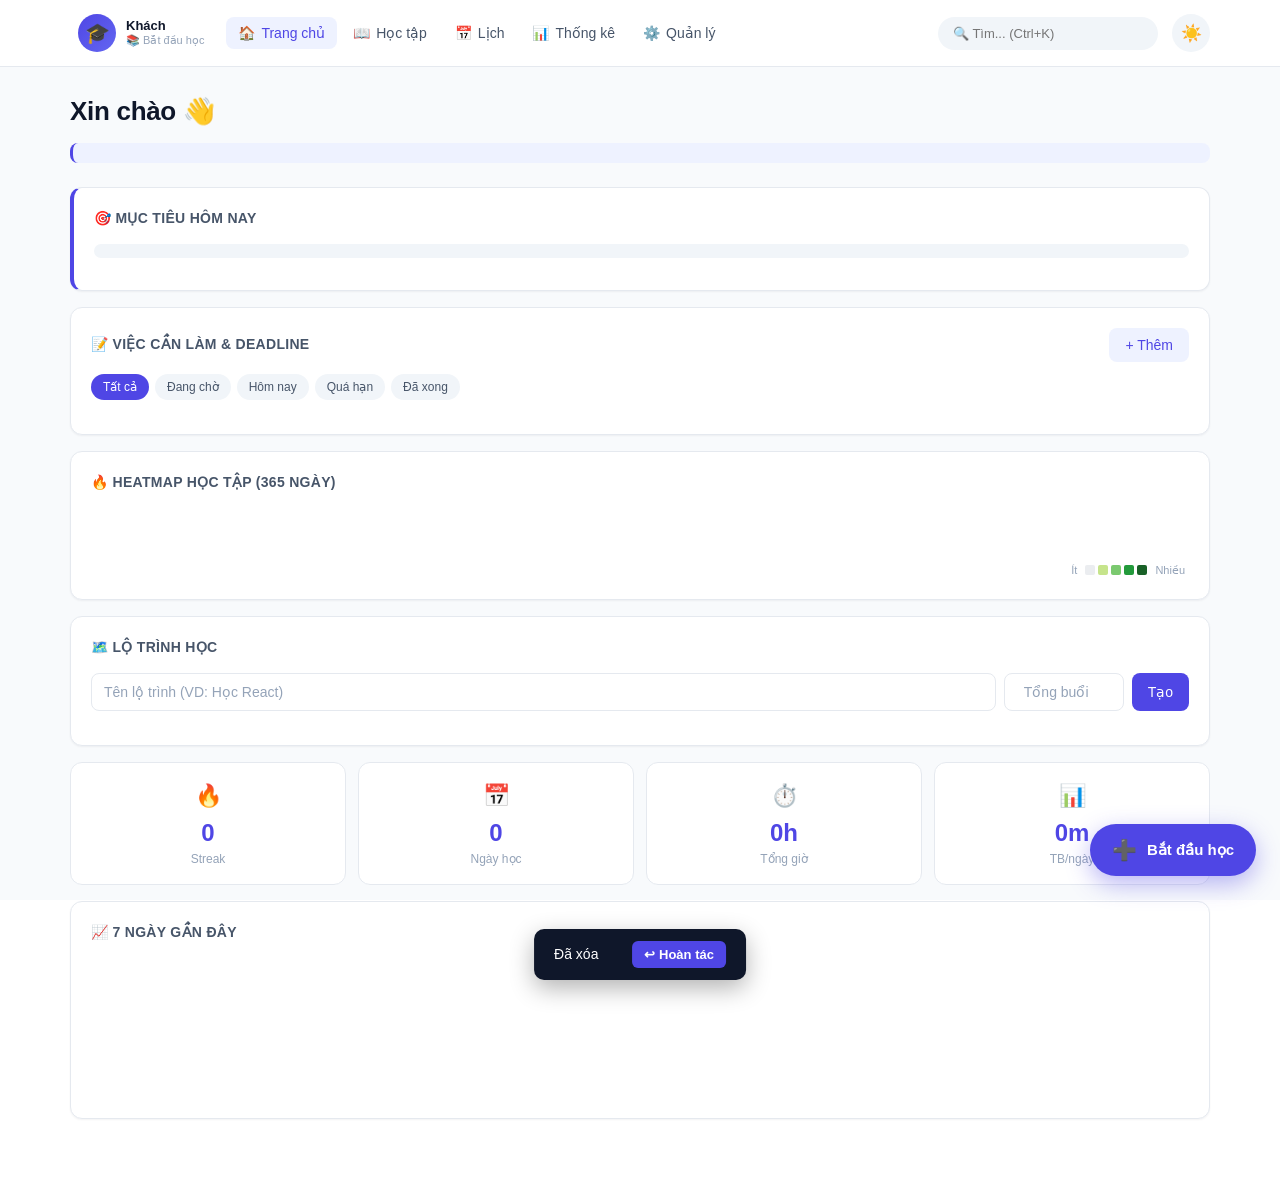
==== commit 888e1aa3: "update3" ====
--- a/index.html
+++ b/index.html
@@ -2,21 +2,46 @@
     <html lang="vi" data-theme="light">
     <head>
     <meta charset="UTF-8">
-    <meta name="viewport" content="width=device-width, initial-scale=1.0">
-    <title>Study Tracker</title>
+    <meta name="viewport" content="width=device-width, initial-scale=1.0, viewport-fit=cover">
+
+    <!-- SEO -->
+    <title>Study Tracker — Quản lý thời gian học tập</title>
+    <meta name="description" content="Ứng dụng quản lý học tập cá nhân: Pomodoro, lịch học, ghi chú, mục tiêu, thống kê và Streak Freeze. Hoạt động offline, dữ liệu lưu trên máy.">
+    <meta name="keywords" content="học tập, quản lý thời gian, pomodoro, study tracker, ghi chú, lịch học, streak">
+    <meta name="author" content="Study Tracker">
+    <meta name="robots" content="index, follow">
+    <meta property="og:title" content="Study Tracker — Quản lý thời gian học tập">
+    <meta property="og:description" content="Ứng dụng quản lý học tập cá nhân: Pomodoro, lịch học, ghi chú, mục tiêu, thống kê.">
+    <meta property="og:type" content="website">
+    <meta property="og:locale" content="vi_VN">
+    <meta name="twitter:card" content="summary_large_image">
+    <meta name="twitter:title" content="Study Tracker — Quản lý thời gian học tập">
+    <meta name="twitter:description" content="Pomodoro, lịch học, ghi chú, mục tiêu và thống kê trong 1 app.">
+
+    <!-- PWA -->
+    <meta name="theme-color" content="#4f46e5">
+    <meta name="apple-mobile-web-app-capable" content="yes">
+    <meta name="apple-mobile-web-app-status-bar-style" content="default">
+    <meta name="apple-mobile-web-app-title" content="Study Tracker">
+    <meta name="mobile-web-app-capable" content="yes">
+    <meta name="format-detection" content="telephone=no">
+    <link rel="icon" type="image/svg+xml" href="[data-uri]">
+    <link rel="apple-touch-icon" href="[data-uri]">
+    <link rel="manifest" href="manifest.json">
+
     <link rel="stylesheet" href="style.css">
     </head>
-<body>
-
-<a href="#mainContent" class="skip-link">⏭ Chuyển đến nội dung chính</a>
-
-<header class="navbar" role="banner">
+    <body>
+
+    <a href="#mainContent" class="skip-link">⏭ Chuyển đến nội dung chính</a>
+
+    <header class="navbar" role="banner">
     <div class="nav-inner">
-    <div class="nav-user" id="navUser" title="Đi tới Quản lý">
+        <div class="nav-user" id="navUser" title="Đi tới Quản lý">
         <div class="nav-avatar" id="navAvatar">🎓</div>
         <div class="nav-user-info">
             <div class="nav-user-name" id="navUserName">Khách</div>
-            <div class="nav-user-streak" id="navUserStreak">🔥 0 ngày</div>
+            <div class="nav-user-streak" id="navUserStreak">📚 Bắt đầu học</div>
         </div>
         </div>
 
@@ -33,14 +58,14 @@
         <div class="search-results" id="searchResults"></div>
         </div>
 
-    <button class="theme-toggle" id="themeToggle" title="Sáng / Tối" aria-label="Đổi chế độ Sáng/Tối">
+        <button class="theme-toggle" id="themeToggle" title="Sáng / Tối" aria-label="Đổi chế độ Sáng/Tối">
         <span class="theme-icon light">☀️</span>
         <span class="theme-icon dark">🌙</span>
         </button>
     </div>
     </header>
 
-<main class="container" id="mainContent" role="main">
+    <main class="container" id="mainContent" role="main">
 
     <!-- HOME -->
     <section class="page active" id="page-home">
@@ -50,7 +75,6 @@
         <p class="hero-hint" id="heroHint" style="font-size:13px;color:var(--text-mute);margin-top:6px"></p>
         </div>
 
-        <!-- STREAK FREEZE ALERT -->
         <div class="card freeze-alert" id="freezeAlert" hidden>
         <div class="freeze-content">
             <span class="freeze-icon">❄️</span>
@@ -70,10 +94,10 @@
         </div>
         </div>
 
-        <!-- TODO / DEADLINE MỚI -->
+        <!-- TODO / DEADLINE -->
         <div class="card">
         <div class="todo-head">
-            <h2 class="card-title">📝 Việc cần làm & Deadline</h2>
+            <h2 class="card-title">📝 Việc cần làm &amp; Deadline</h2>
             <button class="btn soft" id="addTodoBtn">+ Thêm</button>
         </div>
         <div class="todo-filters" id="todoFilters">
@@ -134,14 +158,17 @@
     <section class="page" id="page-study">
         <div class="page-header">
         <h1>📖 Học tập</h1>
-        <p class="page-sub">Pomodoro · Tag môn học · Đánh giá tập trung</p>
-        </div>
-    <div class="study-summary">
+        <p class="page-sub">Nhấn vào ngày để xem chi tiết phiên học</p>
+        </div>
+
+        <!-- Summary riêng của tab Học tập (Nhóm 5) -->
+        <div class="study-summary">
         <div class="sum-pill"><span class="pill-icon">📆</span><span class="pill-num" id="studyTodaySessions">0</span><span class="pill-label">Phiên hôm nay</span></div>
         <div class="sum-pill"><span class="pill-icon">🏆</span><span class="pill-num" id="studyTopSubject">—</span><span class="pill-label">Môn nhiều nhất tuần</span></div>
         <div class="sum-pill"><span class="pill-icon">⚡</span><span class="pill-num" id="studyFocusAvg">—</span><span class="pill-label">Tập trung TB</span></div>
-    </div>
-
+        </div>
+
+        <!-- POMODORO -->
         <div class="card pomodoro-card">
         <div class="pomodoro-head">
             <h2 class="card-title">⏱️ Đồng hồ học</h2>
@@ -149,7 +176,7 @@
             <button class="pmode active" data-mode="pomodoro">Pomodoro 25/5</button>
             <button class="pmode" data-mode="short">Nghỉ ngắn 5p</button>
             <button class="pmode" data-mode="long">Nghỉ dài 15p</button>
-            <button class="pmode" data-mode="custom">Tuỳ chỉnh</button>
+            <button class="pmode" data-mode="custom">Tùy chỉnh</button>
             </div>
         </div>
 
@@ -159,56 +186,55 @@
         </div>
 
         <div class="btn-row" style="justify-content:center;">
-        <button class="btn primary" id="pomoStart">▶ Bắt đầu</button>
-        <button class="btn warning" id="pomoPause" hidden>⏸ Tạm dừng</button>
-        <button class="btn danger" id="pomoStop" hidden>⏹ Dừng &amp; Lưu</button>
-        <button class="btn ghost" id="pomoReset">↺ Reset</button>
-        <button class="btn ghost" id="pomoFull" title="Toàn màn hình" aria-label="Toàn màn hình">⛶</button>
+            <button class="btn primary" id="pomoStart">▶ Bắt đầu</button>
+            <button class="btn warning" id="pomoPause" hidden>⏸ Tạm dừng</button>
+            <button class="btn danger" id="pomoStop" hidden>⏹ Dừng &amp; Lưu</button>
+            <button class="btn ghost" id="pomoReset">↺ Reset</button>
+            <button class="btn ghost" id="pomoFull" title="Toàn màn hình" aria-label="Toàn màn hình">⛶</button>
         </div>
 
         <div class="session-meta">
             <div class="meta-row">
-                    <label class="field-label">Hướng dẫn</label>
-        <div class="btn-row">
-        <button class="btn soft" id="rerunOnboardingBtn">👋 Chạy lại hướng dẫn ban đầu</button>
-        </div>
             <label class="field-label">Môn / Tag</label>
             <div class="tag-picker" id="tagPicker"></div>
             </div>
             <div class="meta-row">
             <label class="field-label">Mức tập trung</label>
             <div class="star-rating" id="starRating">
-                <button data-star="1">☆</button>
-                <button data-star="2">☆</button>
-                <button data-star="3">☆</button>
-                <button data-star="4">☆</button>
-                <button data-star="5">☆</button>
-            </div>
-            </div>
-        </div>
-        </div>
-
+                <button data-star="1" type="button">☆</button>
+                <button data-star="2" type="button">☆</button>
+                <button data-star="3" type="button">☆</button>
+                <button data-star="4" type="button">☆</button>
+                <button data-star="5" type="button">☆</button>
+            </div>
+            </div>
+        </div>
+        </div>
+
+        <!-- Ghi tay -->
         <div class="card">
         <h2 class="card-title">✍️ Ghi giờ học thủ công</h2>
         <div class="input-row">
-            <input type="date" id="studyDateInput" class="input">
+            <input type="date" id="studyDateInput" class="input no-future">
             <button class="btn primary" id="studyAddBtn">+ Ghi giờ học</button>
         </div>
         <p class="hint">Chọn ngày → bấm "Ghi giờ học" để thêm phút + nội dung theo từng khung giờ</p>
         </div>
-    <!-- DANH SÁCH PHIÊN HỌC (Nhóm 4) -->
-    <div class="card">
+
+        <!-- DANH SÁCH PHIÊN HỌC (Nhóm 4) -->
+        <div class="card">
         <div class="session-list-head">
-        <h2 class="card-title" style="margin-bottom:0">🕐 Phiên học gần đây</h2>
-        <select id="sessionListFilter" class="session-filter" aria-label="Lọc phiên học">
+            <h2 class="card-title" style="margin-bottom:0">🕐 Phiên học gần đây</h2>
+            <select id="sessionListFilter" class="session-filter" aria-label="Lọc phiên học">
             <option value="7">7 ngày</option>
             <option value="30" selected>30 ngày</option>
             <option value="90">90 ngày</option>
             <option value="all">Tất cả</option>
-        </select>
+            </select>
         </div>
         <div class="session-list" id="sessionList"></div>
-    </div>
+        </div>
+
         <div class="timeline" id="timeline"></div>
     </section>
 
@@ -218,39 +244,43 @@
         <h1>📅 Lịch học</h1>
         <p class="page-sub">Nhấn vào ngày để ghi giờ học hoặc thêm deadline</p>
         </div>
-    <div class="study-summary">
+
+        <!-- Summary riêng của tab Lịch (Nhóm 5) -->
+        <div class="study-summary">
         <div class="sum-pill"><span class="pill-icon">📊</span><span class="pill-num" id="calMonthHours">0h</span><span class="pill-label">Tháng này</span></div>
         <div class="sum-pill"><span class="pill-icon">📅</span><span class="pill-num" id="calActiveDays">0</span><span class="pill-label">Ngày có lịch</span></div>
         <div class="sum-pill"><span class="pill-icon">⏰</span><span class="pill-num" id="calUpcoming">0</span><span class="pill-label">Deadline sắp tới</span></div>
-    </div>
+        </div>
 
         <div class="card">
         <div class="cal-header">
-            <button class="btn ghost" id="prevMonth">◀</button>
+            <button class="btn ghost" id="prevMonth" aria-label="Tháng trước">◀</button>
             <h2 class="cal-title" id="calTitle"></h2>
-            <button class="btn ghost" id="nextMonth">▶</button>
+            <button class="btn ghost" id="nextMonth" aria-label="Tháng sau">▶</button>
             <button class="btn soft" id="todayBtn">Hôm nay</button>
         </div>
         <div class="cal-weekdays">
             <div>T2</div><div>T3</div><div>T4</div><div>T5</div><div>T6</div>
             <div class="weekend">T7</div><div class="weekend">CN</div>
         </div>
+
         <div class="cal-legend">
-        <div class="cal-legend-item">
+            <div class="cal-legend-item">
             <span class="legend-box plan"></span>
             <span>📅 Kế hoạch (khung giờ)</span>
-        </div>
-        <div class="cal-legend-item">
+            </div>
+            <div class="cal-legend-item">
             <span class="legend-box actual"></span>
             <span>✅ Thực tế (phiên đã học)</span>
-        </div>
-        <div class="cal-legend-item">
+            </div>
+            <div class="cal-legend-item">
             <span class="legend-box deadline"></span>
             <span>⏰ Deadline Todo</span>
-        </div>
-        </div>
+            </div>
+        </div>
+
         <div class="cal-grid" id="calGrid"></div>
-    </div>
+        </div>
     </section>
 
     <!-- STATS -->
@@ -259,7 +289,7 @@
         <h1>📊 Thống kê</h1>
         <p class="page-sub">Xem xu hướng và thói quen học tập của bạn</p>
         </div>
-        <p class="page-sub">Nhấn vào ngày để xem chi tiết phiên học</p>
+
         <div class="study-summary">
         <div class="sum-pill">
             <span class="pill-icon">📅</span>
@@ -291,10 +321,15 @@
         </div>
         </div>
 
-    <div class="card">
+        <div class="card">
         <h2 class="card-title">🕐 Khung giờ học hiệu quả</h2>
         <p class="card-subtitle">Dựa trên giờ bắt đầu của các phiên học (Pomodoro + ghi tay).</p>
         <div class="hour-bars" id="hourBars"></div>
+        </div>
+
+        <div class="card">
+        <h2 class="card-title">✅ Tỷ lệ hoàn thành Todo (7 ngày)</h2>
+        <div class="todo-stats" id="todoStats"></div>
         </div>
 
         <div class="card">
@@ -336,11 +371,6 @@
             </ul>
         </div>
         </div>
-
-        <div class="card">
-        <h2 class="card-title">✅ Tỷ lệ hoàn thành Todo (7 ngày)</h2>
-        <div class="todo-stats" id="todoStats"></div>
-        </div>
     </section>
 
     <!-- MANAGE -->
@@ -350,15 +380,16 @@
         <p class="page-sub">Thiết lập thông tin, mục tiêu và sao lưu dữ liệu</p>
         </div>
 
+        <!-- Profile -->
         <div class="card">
         <h2 class="card-title">👤 Thông tin cá nhân</h2>
         <div class="profile-row">
             <div class="avatar-wrap">
-            <button class="avatar" id="avatarBtn" type="button">🎓</button>
+            <button class="avatar" id="avatarBtn" type="button" aria-label="Đổi ảnh đại diện">🎓</button>
             <div class="avatar-menu" id="avatarMenu">
                 <button data-act="upload">📷 Tải ảnh lên</button>
                 <button data-act="emoji">😀 Chọn emoji</button>
-                <button data-act="remove" class="del">🗑 Xoá ảnh</button>
+                <button data-act="remove" class="del">🗑 Xóa ảnh</button>
             </div>
             </div>
             <div class="profile-fields">
@@ -371,6 +402,23 @@
         <div class="emoji-picker" id="emojiPicker"></div>
         </div>
 
+        <!-- Môn học (Nhóm 1) -->
+        <div class="card">
+        <h2 class="card-title">📚 Môn học</h2>
+        <p class="hint" style="text-align:left;margin-bottom:12px">
+            Quản lý các môn bạn đang học. Mỗi môn có 1 màu riêng để phân loại phiên học.
+        </p>
+        <div class="subject-list" id="subjectList"></div>
+
+        <div class="field-label">Thêm môn mới</div>
+        <div class="subject-form">
+            <input type="text" id="subjectNameInput" class="input" placeholder="VD: Toán, Lý, Tiếng Anh...">
+            <input type="color" id="subjectColorInput" class="subject-color-picker" value="#4f46e5">
+            <button class="btn primary" id="addSubjectBtn">+ Thêm</button>
+        </div>
+        </div>
+
+        <!-- Goals -->
         <div class="card">
         <h2 class="card-title">🎯 Mục tiêu</h2>
         <label class="field-label">Mục tiêu dài hạn</label>
@@ -382,11 +430,11 @@
         </div>
         <p class="hint">Đây là số phút bạn muốn học mỗi ngày. Home sẽ nhắc bạn.</p>
         </div>
-    <!-- NOTIFICATION (Nhóm 9) -->
-    <div class="card">
+
+        <!-- NOTIFICATION (Nhóm 9) -->
+        <div class="card">
         <h2 class="card-title">🔔 Thông báo</h2>
 
-        <!-- Banner cảnh báo giới hạn -->
         <div class="notif-limitation" id="notifLimitation">
             <span class="nl-icon">ℹ️</span>
             <div class="nl-text">
@@ -395,16 +443,13 @@
             </div>
         </div>
 
-        <!-- Trạng thái quyền -->
         <div class="notif-status" id="notifStatus"></div>
 
-        <!-- Nút bật quyền + Test -->
         <div class="btn-row" style="margin-bottom:14px">
             <button class="btn primary" id="notifPermBtn">Xin quyền thông báo</button>
             <button class="btn soft" id="notifTestBtn">🧪 Test thông báo</button>
         </div>
 
-        <!-- Hướng dẫn khi bị chặn -->
         <div class="notif-help" id="notifHelp" hidden>
             <div class="nh-title">📖 Cách mở lại quyền thông báo:</div>
             <ul class="nh-steps" id="notifHelpSteps">
@@ -455,40 +500,29 @@
             </label>
         </div>
         </div>
-        <div class="setting-row" style="margin-top:14px">
-            <div>
-            <div class="setting-label">Âm thanh thông báo</div>
-            <div class="setting-desc">Phát tiếng "ping" khi có nhắc nhở</div>
-            </div>
-            <label class="switch">
-            <input type="checkbox" id="notifSound" checked>
-            <span class="slider"></span>
-            </label>
-        </div>
-        </div>
-
-    <!-- STREAK FREEZE (Nhóm 8) -->
-    <div class="card">
+
+        <!-- STREAK FREEZE (Nhóm 8) -->
+        <div class="card">
         <h2 class="card-title">❄️ Streak Freeze</h2>
 
         <div class="freeze-status">
             <div class="freeze-big-wrap">
             <span class="freeze-big" id="freezeCount">3</span>
             <span class="freeze-desc">/ 3 lượt</span>
-        </div>
-        <div class="freeze-refill" id="freezeRefill">
+            </div>
+            <div class="freeze-refill" id="freezeRefill">
             ⏳ Nạp lượt tiếp theo: <b>—</b>
             </div>
         </div>
 
         <p class="hint" style="text-align:left;margin-bottom:14px">
-        Khi bạn bỏ 1 ngày không học, dùng Freeze để bảo toàn chuỗi streak.
-        Mỗi thứ Hai hàng tuần, hệ thống tự nạp thêm 1 lượt (tối đa 3).
-        Nạp lại được kiểm tra <b>khi bạn mở app</b> — không cần online đúng lúc.
+            Khi bạn bỏ 1 ngày không học, dùng Freeze để bảo toàn chuỗi streak.
+            Mỗi thứ Hai hàng tuần, hệ thống tự nạp thêm 1 lượt (tối đa 3).
+            Nạp lại được kiểm tra <b>khi bạn mở app</b> — không cần online đúng lúc.
         </p>
 
         <div class="setting-row">
-        <div>
+            <div>
             <div class="setting-label">Tự động dùng Freeze</div>
             <div class="setting-desc">Khi mở app phát hiện hôm qua bỏ học → tự dùng 1 lượt để giữ streak</div>
             </div>
@@ -512,6 +546,8 @@
         <div class="field-label" style="margin-top:20px">Lịch sử dùng &amp; nạp</div>
         <div class="freeze-history" id="freezeHistory"></div>
         </div>
+
+        <!-- Background -->
         <div class="card">
         <h2 class="card-title">🖼️ Hình nền</h2>
         <div class="bg-options" id="bgOptions">
@@ -532,41 +568,44 @@
         </div>
         </div>
 
+        <!-- Theme (Nhóm 5: bỏ segment, chỉ hiển thị label) -->
         <div class="card">
         <h2 class="card-title">🎨 Chế độ hiển thị</h2>
         <div class="setting-row">
             <div>
             <div class="setting-label">Sáng / Tối</div>
             <div class="setting-desc">Dùng nút ☀️/🌙 ở góc phải Navbar để đổi nhanh</div>
-        </div>
-        <div class="theme-info-pill" id="themeInfoPill">
+            </div>
+            <div class="theme-info-pill" id="themeInfoPill">
             <span id="currentThemeLabel">☀️ Sáng</span>
-        </div>
-        </div>
-    </div>
-
-    <div class="card">
+            </div>
+        </div>
+        </div>
+
+        <!-- Biểu đồ tiến độ → link sang Thống kê (Nhóm 5) -->
+        <div class="card">
         <h2 class="card-title">📈 Biểu đồ tiến độ</h2>
         <p style="color:var(--text-mute);font-size:14px;margin-bottom:12px">
-        Biểu đồ chi tiết đã được chuyển sang tab <b>Thống kê</b> để tránh trùng lặp.
+            Biểu đồ chi tiết đã được chuyển sang tab <b>Thống kê</b> để tránh trùng lặp.
         </p>
         <button class="btn soft" id="goToStatsBtn">📊 Mở Thống kê</button>
-    </div>
-
+        </div>
+
+        <!-- Data -->
         <div class="card">
         <h2 class="card-title">💾 Dữ liệu</h2>
 
         <label class="field-label">Xóa dữ liệu 1 ngày</label>
         <div class="input-row">
-            <input type="date" id="deleteDateInput" class="input">
+            <input type="date" id="deleteDateInput" class="input no-future">
             <button class="btn danger" id="deleteDayBtn">🗑 Xóa ngày này</button>
         </div>
 
         <label class="field-label">Xóa dữ liệu theo khoảng</label>
         <div class="input-row">
-            <input type="date" id="deleteFrom" class="input">
+            <input type="date" id="deleteFrom" class="input no-future">
             <span class="unit-label">→</span>
-            <input type="date" id="deleteTo" class="input">
+            <input type="date" id="deleteTo" class="input no-future">
         </div>
         <div class="delete-preview" id="deletePreview" hidden></div>
         <div class="btn-row" style="margin-bottom:12px">
@@ -579,11 +618,19 @@
             <button class="btn soft" id="exportBtn">⬇ Xuất JSON</button>
             <button class="btn soft" id="importBtn">⬆ Nhập JSON</button>
             <input type="file" id="importFile" accept=".json" hidden>
-        </div>>
+        </div>
+
+        <label class="field-label">Ứng dụng &amp; Hướng dẫn</label>
+        <div class="btn-row">
+            <button class="btn soft" id="rerunOnboardingBtn">👋 Chạy lại hướng dẫn ban đầu</button>
+            <button class="btn primary" id="installPwaBtn" style="display:none">📲 Cài đặt app</button>
+            <button class="btn ghost" id="updatePwaBtn" title="Kiểm tra bản cập nhật">🔄 Cập nhật</button>
+        </div>
+        <p class="hint" id="pwaHint">Trên điện thoại, bạn có thể cài Study Tracker như một app thật và dùng offline.</p>
 
         <label class="field-label" style="color:var(--danger)">Vùng nguy hiểm</label>
         <div class="btn-row">
-            <button class="btn danger" id="resetAllBtn">⚠️ Xoá TẤT CẢ dữ liệu</button>
+            <button class="btn danger" id="resetAllBtn">⚠️ Xóa TẤT CẢ dữ liệu</button>
         </div>
         <p class="hint">Xóa tất cả sẽ tự động tải backup về máy trước khi xóa.</p>
         </div>
@@ -608,21 +655,23 @@
         <input type="number" id="modalMinutes" class="input" min="0" placeholder="VD: 120">
         <span class="unit-label">phút</span>
         </div>
-            <label class="field-label">Môn học</label>
-    <select id="modalSubject">
+
+        <label class="field-label">Môn học</label>
+        <select id="modalSubject">
         <option value="">— Không chọn —</option>
-    </select>
-        <label class="field-label">Chi tiết từng khung giờ (tuỳ chọn)</label>
+        </select>
+
+        <label class="field-label">Chi tiết từng khung giờ (tùy chọn)</label>
         <div class="hour-list" id="hourList"></div>
 
         <div class="modal-actions">
-        <button class="btn ghost" data-close>Huỷ</button>
+        <button class="btn ghost" data-close>Hủy</button>
         <button class="btn primary" id="modalSave">Lưu</button>
         </div>
     </div>
     </div>
 
-    <!-- MODAL TODO MỚI -->
+    <!-- MODAL TODO -->
     <div class="modal" id="todoModal">
     <div class="modal-backdrop" data-close-todo></div>
     <div class="modal-content" style="max-width:520px">
@@ -632,7 +681,7 @@
         <label class="field-label">Tên việc</label>
         <input type="text" id="todoTitle" class="input" placeholder="VD: Làm bài tập Toán chương 3">
 
-        <label class="field-label">Mô tả (tuỳ chọn)</label>
+        <label class="field-label">Mô tả (tùy chọn)</label>
         <textarea id="todoDesc" class="input" rows="3" placeholder="Ghi chú chi tiết..." style="min-height:60px;resize:vertical;"></textarea>
 
         <div style="display:grid;grid-template-columns:1fr 1fr;gap:10px;margin-top:6px;">
@@ -650,7 +699,7 @@
         </div>
         </div>
 
-        <label class="field-label">Gắn với môn (tuỳ chọn)</label>
+        <label class="field-label">Gắn với môn (tùy chọn)</label>
         <div class="tag-picker" id="todoTagPicker"></div>
 
         <div class="modal-actions" style="margin-top:20px;">
@@ -660,50 +709,51 @@
         </div>
     </div>
     </div>
-<!-- ═══════ MODAL SỬA PHIÊN HỌC (Nhóm 4) ═══════ -->
-<div class="modal" id="sessionModal">
+
+    <!-- MODAL SỬA PHIÊN HỌC (Nhóm 4) -->
+    <div class="modal" id="sessionModal">
     <div class="modal-backdrop" data-close-session></div>
     <div class="modal-content" style="max-width:520px">
-    <h3 class="modal-title" id="sessionModalTitle">Sửa phiên học</h3>
-    <p class="modal-sub" id="sessionModalSub"></p>
-
-    <div style="display:grid;grid-template-columns:1fr 1fr;gap:10px;">
+        <h3 class="modal-title" id="sessionModalTitle">Sửa phiên học</h3>
+        <p class="modal-sub" id="sessionModalSub"></p>
+
+        <div style="display:grid;grid-template-columns:1fr 1fr;gap:10px;">
         <div>
-        <label class="field-label">Giờ bắt đầu</label>
-        <input type="time" id="sessionTime" class="input">
+            <label class="field-label">Giờ bắt đầu</label>
+            <input type="time" id="sessionTime" class="input">
         </div>
         <div>
-        <label class="field-label">Số phút</label>
-        <input type="number" id="sessionMinutes" class="input" min="1" max="1440" placeholder="25">
-        </div>
-    </div>
-
-    <label class="field-label">Môn học</label>
-    <select id="sessionSubject">
+            <label class="field-label">Số phút</label>
+            <input type="number" id="sessionMinutes" class="input" min="1" max="1440" placeholder="25">
+        </div>
+        </div>
+
+        <label class="field-label">Môn học</label>
+        <select id="sessionSubject">
         <option value="">— Không chọn —</option>
-    </select>
-
-    <label class="field-label">Nội dung / Ghi chú</label>
-    <input type="text" id="sessionText" class="input" placeholder="VD: Học React Hooks...">
-
-    <label class="field-label">Đánh giá tập trung</label>
-    <div class="star-rating" id="sessionStar">
+        </select>
+
+        <label class="field-label">Nội dung / Ghi chú</label>
+        <input type="text" id="sessionText" class="input" placeholder="VD: Học React Hooks...">
+
+        <label class="field-label">Đánh giá tập trung</label>
+        <div class="star-rating" id="sessionStar">
         <button data-star="1" type="button">☆</button>
         <button data-star="2" type="button">☆</button>
         <button data-star="3" type="button">☆</button>
         <button data-star="4" type="button">☆</button>
         <button data-star="5" type="button">☆</button>
-    </div>
-
-    <div class="modal-actions" style="margin-top:20px;">
+        </div>
+
+        <div class="modal-actions" style="margin-top:20px;">
         <button class="btn ghost" data-close-session>Hủy</button>
         <button class="btn primary" id="sessionSave">Lưu</button>
-    </div>
-    </div>
-</div>
-
-<!-- MODAL IMPORT OPTIONS (Nhóm 10) -->
-<div class="modal" id="importModal">
+        </div>
+    </div>
+    </div>
+
+    <!-- MODAL IMPORT (Nhóm 10) -->
+    <div class="modal" id="importModal">
     <div class="modal-backdrop" data-close-import></div>
     <div class="modal-content" style="max-width:480px">
         <h3 class="modal-title">📥 Nhập dữ liệu</h3>
@@ -736,71 +786,68 @@
     </div>
     </div>
 
-        <!-- UNDO TOAST -->
-        <div id="undoToast" class="undo-toast">
+    <!-- MODAL ONBOARDING (Nhóm 3) -->
+    <div class="modal onboarding-modal" id="onboardingModal">
+    <div class="modal-backdrop"></div>
+    <div class="modal-content onboarding-content">
+
+        <div class="ob-progress">
+        <span class="ob-step-dot active" data-step="1"></span>
+        <span class="ob-step-dot" data-step="2"></span>
+        <span class="ob-step-dot" data-step="3"></span>
+        </div>
+
+        <div class="ob-step active" data-step="1">
+        <div class="ob-emoji">👋</div>
+        <h2 class="ob-title">Chào mừng bạn đến Study Tracker!</h2>
+        <p class="ob-desc">Cùng thiết lập vài thứ để bắt đầu hành trình học tập nhé.</p>
+        <label class="field-label">Bạn tên gì?</label>
+        <input type="text" id="obName" class="input" placeholder="VD: Minh, An, ..." maxlength="30">
+        </div>
+
+        <div class="ob-step" data-step="2">
+        <div class="ob-emoji">🎯</div>
+        <h2 class="ob-title">Mục tiêu mỗi ngày</h2>
+        <p class="ob-desc">Bạn muốn học bao nhiêu phút mỗi ngày?</p>
+        <div class="ob-chips">
+            <button class="ob-chip" data-min="30">30 phút</button>
+            <button class="ob-chip active" data-min="60">1 giờ</button>
+            <button class="ob-chip" data-min="120">2 giờ</button>
+            <button class="ob-chip" data-min="180">3 giờ</button>
+        </div>
+        <label class="field-label">Hoặc nhập số phút</label>
+        <input type="number" id="obGoal" class="input" min="0" max="1440" placeholder="60">
+        </div>
+
+        <div class="ob-step" data-step="3">
+        <div class="ob-emoji">📚</div>
+        <h2 class="ob-title">Thêm môn học đầu tiên</h2>
+        <p class="ob-desc">Môn này sẽ dùng để phân loại các phiên học của bạn.</p>
+        <div class="ob-chips">
+            <button class="ob-chip-subject" data-name="Toán" style="--c:#3b82f6">Toán</button>
+            <button class="ob-chip-subject" data-name="Tiếng Anh" style="--c:#f59e0b">Tiếng Anh</button>
+            <button class="ob-chip-subject" data-name="Lập trình" style="--c:#10b981">Lập trình</button>
+        </div>
+        <label class="field-label">Hoặc nhập môn khác</label>
+        <input type="text" id="obSubject" class="input" placeholder="VD: Vật lý, Hóa học..." maxlength="30">
+        </div>
+
+        <div class="ob-actions">
+        <button class="btn ghost" id="obSkip">Bỏ qua</button>
+        <div style="flex:1"></div>
+        <button class="btn ghost" id="obBack" style="display:none">◀ Quay lại</button>
+        <button class="btn primary" id="obNext">Tiếp tục ▶</button>
+        </div>
+    </div>
+    </div>
+
+    <!-- UNDO TOAST -->
+    <div id="undoToast" class="undo-toast">
     <span id="undoMsg">Đã xóa</span>
     <span id="undoTimer" class="undo-timer"></span>
     <button id="undoBtn">↩ Hoàn tác</button>
-</div>
-<!-- ═══════ MODAL ONBOARDING (Nhóm 3) ═══════ -->
-<div class="modal onboarding-modal" id="onboardingModal">
-  <div class="modal-backdrop"></div>
-  <div class="modal-content onboarding-content">
-
-    <!-- Progress -->
-    <div class="ob-progress">
-      <span class="ob-step-dot active" data-step="1"></span>
-      <span class="ob-step-dot" data-step="2"></span>
-      <span class="ob-step-dot" data-step="3"></span>
-    </div>
-
-    <!-- Bước 1: Tên -->
-    <div class="ob-step active" data-step="1">
-      <div class="ob-emoji">👋</div>
-      <h2 class="ob-title">Chào mừng bạn đến Study Tracker!</h2>
-      <p class="ob-desc">Cùng thiết lập vài thứ để bắt đầu hành trình học tập nhé.</p>
-      <label class="field-label">Bạn tên gì?</label>
-      <input type="text" id="obName" class="input" placeholder="VD: Minh, An, ..." maxlength="30">
-    </div>
-
-    <!-- Bước 2: Mục tiêu -->
-    <div class="ob-step" data-step="2">
-      <div class="ob-emoji">🎯</div>
-      <h2 class="ob-title">Mục tiêu mỗi ngày</h2>
-      <p class="ob-desc">Bạn muốn học bao nhiêu phút mỗi ngày?</p>
-      <div class="ob-chips">
-        <button class="ob-chip" data-min="30">30 phút</button>
-        <button class="ob-chip active" data-min="60">1 giờ</button>
-        <button class="ob-chip" data-min="120">2 giờ</button>
-        <button class="ob-chip" data-min="180">3 giờ</button>
-      </div>
-      <label class="field-label">Hoặc nhập số phút</label>
-      <input type="number" id="obGoal" class="input" min="0" max="1440" placeholder="60">
-    </div>
-
-    <!-- Bước 3: Môn đầu tiên -->
-    <div class="ob-step" data-step="3">
-      <div class="ob-emoji">📚</div>
-      <h2 class="ob-title">Thêm môn học đầu tiên</h2>
-      <p class="ob-desc">Môn này sẽ dùng để phân loại các phiên học của bạn.</p>
-      <div class="ob-chips">
-        <button class="ob-chip-subject" data-name="Toán" style="--c:#3b82f6">Toán</button>
-        <button class="ob-chip-subject" data-name="Tiếng Anh" style="--c:#f59e0b">Tiếng Anh</button>
-        <button class="ob-chip-subject" data-name="Lập trình" style="--c:#10b981">Lập trình</button>
-      </div>
-      <label class="field-label">Hoặc nhập môn khác</label>
-      <input type="text" id="obSubject" class="input" placeholder="VD: Vật lý, Hóa học..." maxlength="30">
-    </div>
-
-    <!-- Actions -->
-    <div class="ob-actions">
-      <button class="btn ghost" id="obSkip">Bỏ qua</button>
-      <div style="flex:1"></div>
-      <button class="btn ghost" id="obBack" style="display:none">◀ Quay lại</button>
-      <button class="btn primary" id="obNext">Tiếp tục ▶</button>
-    </div>
-  </div>
-</div>
+    </div>
+
     <div id="toast" class="toast"></div>
     <script src="app.js"></script>
     </body>
--- a/style.css
+++ b/style.css
@@ -1,12 +1,12 @@
-    /* ═══════════════════════════════════════════
+  /* ═══════════════════════════════════════════════════════════
     STUDY TRACKER — style.css
-    Gốc + Bổ sung Giai đoạn 1
-    ═══════════════════════════════════════════ */
-
-    /* ═══════ 1. RESET & THEME ═══════ */
-    * { box-sizing: border-box; margin: 0; padding: 0; }
-
-    :root {
+    Gốc + 13 nhóm cải tiến
+  ═══════════════════════════════════════════════════════════ */
+
+  /* ═══════ 1. RESET & THEME ═══════ */
+  * { box-sizing: border-box; margin: 0; padding: 0; }
+
+  :root {
     --bg: #f8fafc;
     --surface: #ffffff;
     --surface-2: #f1f5f9;
@@ -29,8 +29,8 @@
     --t: .25s cubic-bezier(.4,0,.2,1);
     --app-bg: var(--bg);
     --app-bg-image: none;
-    }
-    [data-theme="dark"] {
+  }
+  [data-theme="dark"] {
     --bg: #0d1117;
     --surface: #161b22;
     --surface-2: #1c2128;
@@ -44,18 +44,18 @@
     --accent-hover: #4184e4;
     --shadow-sm: 0 1px 2px rgba(0,0,0,.4);
     --shadow: 0 4px 14px rgba(0,0,0,.4);
-    }
-
-    html, body {
+  }
+
+  html, body {
     color: var(--text);
     font-family: -apple-system, BlinkMacSystemFont, "Segoe UI", Roboto, "Helvetica Neue", Arial, sans-serif;
     font-size: 15px; line-height: 1.55;
     -webkit-font-smoothing: antialiased;
     min-height: 100vh;
     transition: color var(--t);
-    }
-
-    body::before {
+  }
+
+  body::before {
     content: '';
     position: fixed; inset: 0;
     background: var(--app-bg);
@@ -65,438 +65,504 @@
     background-attachment: fixed;
     z-index: -1;
     transition: background var(--t);
-    }
-    body.has-bg-image::before { filter: none; }
-
-    input, textarea, button { font-family: inherit; font-size: inherit; color: inherit; }
-    button { cursor: pointer; border: none; background: none; }
-    ul { list-style: none; }
-
-    .theme-switching, .theme-switching * { transition: none !important; }
-
-    /* ═══════ 2. NAVBAR ═══════ */
-    .navbar {
+  }
+  body.has-bg-image::before { filter: none; }
+
+  input, textarea, button { font-family: inherit; font-size: inherit; color: inherit; }
+  button { cursor: pointer; border: none; background: none; }
+  ul { list-style: none; }
+
+  .theme-switching, .theme-switching * { transition: none !important; }
+
+  /* Accessibility */
+  button:focus-visible, input:focus-visible, select:focus-visible,
+  textarea:focus-visible, .nav-link:focus-visible {
+    outline: 2px solid var(--accent);
+    outline-offset: 2px;
+  }
+  .skip-link {
+    position: absolute; top: -50px; left: 10px; z-index: 10000;
+    background: var(--accent); color: #fff;
+    padding: 8px 16px; border-radius: 0 0 8px 8px;
+    font-size: 13px; font-weight: 600; text-decoration: none;
+    transition: top .2s;
+  }
+  .skip-link:focus { top: 0; }
+  kbd {
+    display: inline-block; padding: 1px 6px;
+    background: var(--surface); border: 1px solid var(--border); border-bottom-width: 2px;
+    border-radius: 4px; font-family: monospace; font-size: 12px; color: var(--text);
+  }
+
+  /* ═══════ 2. NAVBAR ═══════ */
+  .navbar {
     position: sticky; top: 0; z-index: 100;
     background: var(--surface);
     border-bottom: 1px solid var(--border);
     backdrop-filter: saturate(180%) blur(12px);
     transition: background var(--t), border-color var(--t);
-    }
-    .nav-inner {
+  }
+  .nav-inner {
     max-width: 1180px; margin: 0 auto;
     padding: 10px 20px;
     display: flex; align-items: center; gap: 14px;
-    }
-    .nav-user {
+  }
+  .nav-user {
     display: flex; align-items: center; gap: 10px;
     cursor: pointer; padding: 4px 8px; border-radius: 10px;
     transition: background var(--t-fast);
-    }
-    .nav-user:hover { background: var(--surface-2); }
-    .nav-avatar {
+  }
+  .nav-user:hover { background: var(--surface-2); }
+  .nav-avatar {
     width: 38px; height: 38px; border-radius: 50%;
     background: linear-gradient(135deg, var(--accent), var(--accent-2));
     color: #fff; font-size: 20px;
     display: flex; align-items: center; justify-content: center;
     flex-shrink: 0;
     background-size: cover; background-position: center;
-    }
-    .nav-user-info { display: flex; flex-direction: column; line-height: 1.15; }
-    .nav-user-name { font-size: 13px; font-weight: 600; color: var(--text); }
-    .nav-user-streak { font-size: 11px; color: var(--text-mute); }
-
-    .nav-links { display: flex; gap: 4px; flex: 1; flex-wrap: wrap; }
-    .nav-link {
+  }
+  .nav-user-info { display: flex; flex-direction: column; line-height: 1.15; }
+  .nav-user-name { font-size: 13px; font-weight: 600; color: var(--text); }
+  .nav-user-streak { font-size: 11px; color: var(--text-mute); }
+
+  .nav-links { display: flex; gap: 4px; flex: 1; flex-wrap: wrap; }
+  .nav-link {
     display: inline-flex; align-items: center; gap: 6px;
     padding: 8px 12px; border-radius: var(--radius-sm);
     font-size: 14px; font-weight: 500; color: var(--text-2);
     transition: background var(--t-fast), color var(--t-fast);
-    }
-    .nav-link:hover { background: var(--surface-2); color: var(--text); }
-    .nav-link.active { background: var(--accent-soft); color: var(--accent); }
-
-    .nav-search { position: relative; width: 220px; }
-    .search-input {
+  }
+  .nav-link:hover { background: var(--surface-2); color: var(--text); }
+  .nav-link.active { background: var(--accent-soft); color: var(--accent); }
+
+  .nav-search { position: relative; width: 220px; }
+  .search-input {
     width: 100%; padding: 8px 14px;
     background: var(--surface-2); border: 1px solid transparent;
     border-radius: 999px; font-size: 13px; outline: none;
     transition: border-color var(--t-fast), background var(--t-fast);
-    }
-    .search-input:focus { border-color: var(--accent-2); background: var(--surface); }
-    .search-results {
+  }
+  .search-input:focus { border-color: var(--accent-2); background: var(--surface); }
+  .search-results {
     position: absolute; top: calc(100% + 6px); right: 0;
     width: 320px; max-height: 380px; overflow-y: auto;
     background: var(--surface); border: 1px solid var(--border);
     border-radius: var(--radius); box-shadow: var(--shadow);
     display: none; z-index: 200;
-    }
-    .search-results.show { display: block; }
-    .search-item {
+  }
+  .search-results.show { display: block; }
+  .search-item {
     padding: 10px 14px; border-bottom: 1px solid var(--border);
     cursor: pointer; font-size: 13px;
-    }
-    .search-item:last-child { border-bottom: none; }
-    .search-item:hover { background: var(--surface-2); }
-    .search-item .si-type { font-size: 11px; color: var(--text-mute); text-transform: uppercase; }
-    .search-item .si-title { font-weight: 600; margin: 2px 0; }
-    .search-item .si-preview { color: var(--text-2); font-size: 12px; }
-    .search-empty { padding: 20px; text-align: center; color: var(--text-mute); font-size: 13px; }
-
-    .theme-toggle {
+  }
+  .search-item:last-child { border-bottom: none; }
+  .search-item:hover { background: var(--surface-2); }
+  .search-item .si-type { font-size: 11px; color: var(--text-mute); text-transform: uppercase; }
+  .search-item .si-title { font-weight: 600; margin: 2px 0; }
+  .search-item .si-preview { color: var(--text-2); font-size: 12px; }
+  .search-empty { padding: 20px; text-align: center; color: var(--text-mute); font-size: 13px; }
+
+  .theme-toggle {
     width: 38px; height: 38px; border-radius: 50%;
     background: var(--surface-2);
     display: flex; align-items: center; justify-content: center;
     position: relative; flex-shrink: 0;
-    }
-    .theme-toggle:hover { background: var(--border); }
-    .theme-icon { position: absolute; font-size: 17px; transition: opacity var(--t), transform var(--t); }
-    [data-theme="light"] .theme-icon.light { opacity: 1; transform: rotate(0); }
-    [data-theme="light"] .theme-icon.dark { opacity: 0; transform: rotate(90deg); }
-    [data-theme="dark"] .theme-icon.light { opacity: 0; transform: rotate(-90deg); }
-    [data-theme="dark"] .theme-icon.dark { opacity: 1; transform: rotate(0); }
-
-    /* ═══════ 3. LAYOUT ═══════ */
-    .container { max-width: 1180px; margin: 0 auto; padding: 24px 20px 60px; }
-    .page { display: none; }
-    .page.active { display: block; animation: pageIn .3s cubic-bezier(.4,0,.2,1); }
-    @keyframes pageIn {
+  }
+  .theme-toggle:hover { background: var(--border); }
+  .theme-icon { position: absolute; font-size: 17px; transition: opacity var(--t), transform var(--t); }
+  [data-theme="light"] .theme-icon.light { opacity: 1; transform: rotate(0); }
+  [data-theme="light"] .theme-icon.dark { opacity: 0; transform: rotate(90deg); }
+  [data-theme="dark"] .theme-icon.light { opacity: 0; transform: rotate(-90deg); }
+  [data-theme="dark"] .theme-icon.dark { opacity: 1; transform: rotate(0); }
+
+  /* ═══════ 3. LAYOUT ═══════ */
+  .container { max-width: 1180px; margin: 0 auto; padding: 24px 20px 60px; }
+  .page { display: none; }
+  .page.active { display: block; animation: pageIn .3s cubic-bezier(.4,0,.2,1); }
+  @keyframes pageIn {
     from { opacity: 0; transform: translateY(8px); }
     to   { opacity: 1; transform: translateY(0); }
-    }
-    .page-header { margin-bottom: 20px; }
-    .page-header h1 { font-size: 24px; font-weight: 700; }
-    .page-sub { font-size: 14px; color: var(--text-mute); margin-top: 4px; }
-    .hero { margin-bottom: 24px; }
-    .hero h1 { font-size: 26px; font-weight: 700; letter-spacing: -.3px; }
-    .hero-sub { font-size: 14px; color: var(--text-mute); margin-top: 4px; text-transform: capitalize; }
-
-    /* ═══════ 4. CARD ═══════ */
-    .card {
+  }
+  .page-header { margin-bottom: 20px; }
+  .page-header h1 { font-size: 24px; font-weight: 700; }
+  .page-sub { font-size: 14px; color: var(--text-mute); margin-top: 4px; }
+  .hero { margin-bottom: 24px; }
+  .hero h1 { font-size: 26px; font-weight: 700; letter-spacing: -.3px; }
+  .hero-sub { font-size: 14px; color: var(--text-mute); margin-top: 4px; text-transform: capitalize; }
+  .hero-hint {
+    display: block;
+    padding: 10px 14px;
+    background: var(--accent-soft);
+    border-radius: var(--radius-sm);
+    border-left: 3px solid var(--accent);
+    font-size: 13px !important;
+    color: var(--text-2) !important;
+    margin-top: 12px !important;
+    line-height: 1.5;
+    animation: pageIn .3s ease;
+  }
+
+  /* ═══════ 4. CARD ═══════ */
+  .card {
     background: var(--surface);
     border: 1px solid var(--border);
     border-radius: var(--radius);
     padding: 20px; margin-bottom: 16px;
     box-shadow: var(--shadow-sm);
     transition: background var(--t), border-color var(--t);
-    }
-    .card-title {
+  }
+  .card-title {
     font-size: 14px; font-weight: 600; color: var(--text-2);
     text-transform: uppercase; letter-spacing: .3px; margin-bottom: 14px;
-    }
-
-    /* ═══════ 5. GOAL NOTIF ═══════ */
-    .card-goal { border-left: 4px solid var(--accent); }
-    .goal-progress { display: flex; flex-direction: column; gap: 12px; }
-    .goal-bar {
+  }
+  .card-subtitle {
+    font-size: 12px; color: var(--text-mute);
+    margin: -8px 0 12px; line-height: 1.5;
+  }
+
+  /* ═══════ 5. GOAL NOTIF ═══════ */
+  .card-goal { border-left: 4px solid var(--accent); }
+  .goal-progress { display: flex; flex-direction: column; gap: 12px; }
+  .goal-bar {
     height: 14px; background: var(--surface-2);
     border-radius: 999px; overflow: hidden;
-    }
-    .goal-fill {
-    height: 100%;
-    background: var(--accent);
-    border-radius: 999px;
-    width: 0%; transition: width .6s cubic-bezier(.4,0,.2,1), background .3s;
-    }
-    .goal-fill.done { background: var(--success); }
-    .goal-fill.over { background: var(--warning); }
-    .goal-info { display: flex; justify-content: space-between; gap: 10px; font-size: 14px; flex-wrap: wrap; }
-    .goal-info b { font-size: 20px; color: var(--accent); }
-    .goal-info .goal-warn { color: var(--warning); font-weight: 600; }
-
-    /* ═══════ 6. ROADMAP ═══════ */
-    .roadmap-form {
-    display: grid;
-    grid-template-columns: 1fr 120px auto;
+  }
+  .goal-fill {
+    height: 100%; background: var(--accent);
+    border-radius: 999px; width: 0%;
+    transition: width .6s cubic-bezier(.4,0,.2,1), background .3s;
+  }
+  .goal-fill.done { background: var(--success); }
+  .goal-fill.over { background: var(--warning); }
+  .goal-info { display: flex; justify-content: space-between; gap: 10px; font-size: 14px; flex-wrap: wrap; }
+  .goal-info b { font-size: 20px; color: var(--accent); }
+  .goal-info .goal-warn { color: var(--warning); font-weight: 600; }
+
+  /* ═══════ 6. ROADMAP ═══════ */
+  .roadmap-form {
+    display: grid; grid-template-columns: 1fr 120px auto;
     gap: 8px; margin-bottom: 14px;
-    }
-    .num-input { text-align: center; }
-    .roadmap-list { display: flex; flex-direction: column; gap: 8px; }
-    .roadmap-item {
+  }
+  .num-input { text-align: center; }
+  .roadmap-list { display: flex; flex-direction: column; gap: 8px; }
+  .roadmap-item {
     background: var(--surface-2);
     border-radius: var(--radius-sm);
-    padding: 14px;
-    animation: itemIn .25s ease;
-    }
-    @keyframes itemIn {
+    padding: 14px; animation: itemIn .25s ease;
+  }
+  @keyframes itemIn {
     from { opacity: 0; transform: translateX(-6px); }
     to   { opacity: 1; transform: translateX(0); }
-    }
-    .roadmap-head {
-    display: flex; align-items: flex-start; gap: 12px;
-    margin-bottom: 10px;
-    }
-    .roadmap-info { flex: 1; min-width: 0; }
-    .roadmap-title { font-weight: 600; font-size: 15px; word-break: break-word; }
-    .roadmap-meta {
+  }
+  .roadmap-head { display: flex; align-items: flex-start; gap: 12px; margin-bottom: 10px; }
+  .roadmap-info { flex: 1; min-width: 0; }
+  .roadmap-title { font-weight: 600; font-size: 15px; word-break: break-word; }
+  .roadmap-meta {
     font-size: 12px; color: var(--text-mute); margin-top: 4px;
     display: flex; gap: 12px; flex-wrap: wrap;
-    }
-    .roadmap-meta b { color: var(--accent); font-size: 14px; }
-    .roadmap-progress {
+  }
+  .roadmap-meta b { color: var(--accent); font-size: 14px; }
+  .roadmap-progress {
     height: 8px; background: var(--surface);
-    border-radius: 999px; overflow: hidden;
-    margin-bottom: 10px;
-    }
-    .roadmap-fill {
+    border-radius: 999px; overflow: hidden; margin-bottom: 10px;
+  }
+  .roadmap-fill {
     height: 100%; width: 0%;
     background: var(--accent);
-    transition: width .5s ease;
-    border-radius: 999px;
-    }
-    .roadmap-fill.done { background: var(--success); }
-    .roadmap-actions { display: flex; gap: 6px; flex-wrap: wrap; }
-    .roadmap-actions button {
+    transition: width .5s ease; border-radius: 999px;
+  }
+  .roadmap-fill.done { background: var(--success); }
+  .roadmap-actions { display: flex; gap: 6px; flex-wrap: wrap; }
+  .roadmap-actions button {
     padding: 6px 12px; font-size: 12px; font-weight: 500;
     border-radius: 6px;
     background: var(--surface); color: var(--text-2);
     transition: background var(--t-fast), color var(--t-fast);
-    }
-    .roadmap-actions button:hover { background: var(--accent-soft); color: var(--accent); }
-    .roadmap-actions .del:hover { background: #fee2e2; color: var(--danger); }
-    .roadmap-actions .done-btn { background: var(--accent); color: #fff; }
-    .roadmap-actions .done-btn:hover { background: var(--accent-hover); color: #fff; }
-
-    /* ═══════ 7. STATS ═══════ */
-    .stats-grid { display: grid; grid-template-columns: repeat(4, 1fr); gap: 12px; margin-bottom: 16px; }
-    .stat-card {
+  }
+  .roadmap-actions button:hover { background: var(--accent-soft); color: var(--accent); }
+  .roadmap-actions .del:hover { background: #fee2e2; color: var(--danger); }
+  .roadmap-actions .done-btn { background: var(--accent); color: #fff; }
+  .roadmap-actions .done-btn:hover { background: var(--accent-hover); color: #fff; }
+
+  /* ═══════ 7. STATS ═══════ */
+  .stats-grid { display: grid; grid-template-columns: repeat(4, 1fr); gap: 12px; margin-bottom: 16px; }
+  .stat-card {
     background: var(--surface); border: 1px solid var(--border);
     border-radius: var(--radius); padding: 16px; text-align: center;
     transition: transform var(--t-fast), border-color var(--t-fast), box-shadow var(--t-fast);
-    }
-    .stat-card:hover { transform: translateY(-2px); border-color: var(--accent-2); box-shadow: var(--shadow); }
-    .stat-icon { font-size: 22px; margin-bottom: 6px; }
-    .stat-num { font-size: 24px; font-weight: 700; color: var(--accent); line-height: 1.2; }
-    .stat-label { font-size: 12px; color: var(--text-mute); margin-top: 2px; }
-
-    /* ═══════ 8. CHART ═══════ */
-    .chart { display: flex; align-items: flex-end; gap: 8px; height: 140px; padding-top: 20px; }
-    .bar-wrap { flex: 1; height: 100%; display: flex; flex-direction: column; align-items: center; justify-content: flex-end; gap: 6px; }
-    .bar-val { font-size: 11px; color: var(--text-2); font-weight: 600; height: 14px; }
-    .bar {
-    width: 100%;
-    background: var(--accent);
+  }
+  .stat-card:hover { transform: translateY(-2px); border-color: var(--accent-2); box-shadow: var(--shadow); }
+  .stat-icon { font-size: 22px; margin-bottom: 6px; }
+  .stat-num { font-size: 24px; font-weight: 700; color: var(--accent); line-height: 1.2; }
+  .stat-label { font-size: 12px; color: var(--text-mute); margin-top: 2px; }
+
+  /* ═══════ 8. CHART ═══════ */
+  .chart { display: flex; align-items: flex-end; gap: 8px; height: 140px; padding-top: 20px; }
+  .bar-wrap { flex: 1; height: 100%; display: flex; flex-direction: column; align-items: center; justify-content: flex-end; gap: 6px; }
+  .bar-val { font-size: 11px; color: var(--text-2); font-weight: 600; height: 14px; }
+  .bar {
+    width: 100%; background: var(--accent);
     border-radius: 5px 5px 0 0; min-height: 3px;
     transition: height .5s cubic-bezier(.4,0,.2,1);
-    }
-    .bar.today { background: var(--success); }
-    .bar-label { font-size: 11px; color: var(--text-mute); }
-
-    /* ═══════ 9. INPUTS & BUTTONS ═══════ */
-    .input, .textarea {
+  }
+  .bar.today { background: var(--success); }
+  .bar-label { font-size: 11px; color: var(--text-mute); }
+  .chart-lg { height: 200px; }
+
+  /* ═══════ 9. INPUTS & BUTTONS ═══════ */
+  .input, .textarea {
     width: 100%; padding: 10px 12px;
     background: var(--surface); border: 1px solid var(--border);
     border-radius: var(--radius-sm);
     font-size: 14px; color: var(--text); outline: none;
     transition: border-color var(--t-fast), box-shadow var(--t-fast);
-    }
-    .input:focus, .textarea:focus {
+  }
+  .input:focus, .textarea:focus {
     border-color: var(--accent-2);
     box-shadow: 0 0 0 3px var(--accent-soft);
-    }
-    .input::placeholder { color: var(--text-mute); }
-    .color-input { padding: 4px; height: 40px; width: 60px; flex: 0 0 auto; cursor: pointer; }
-    .unit-label { display: flex; align-items: center; padding: 0 10px; color: var(--text-mute); font-size: 13px; }
-
-    .input-row { display: flex; gap: 8px; margin-bottom: 12px; }
-    .input-row .input { flex: 1; }
-
-    .field-label {
+  }
+  .input::placeholder { color: var(--text-mute); }
+  .color-input { padding: 4px; height: 40px; width: 60px; flex: 0 0 auto; cursor: pointer; }
+  .unit-label { display: flex; align-items: center; padding: 0 10px; color: var(--text-mute); font-size: 13px; }
+
+  .input-row { display: flex; gap: 8px; margin-bottom: 12px; }
+  .input-row .input { flex: 1; }
+
+  .field-label {
     display: block; font-size: 12px; font-weight: 600;
     color: var(--text-2); text-transform: uppercase;
     letter-spacing: .3px; margin: 10px 0 6px;
-    }
-
-    .btn {
+  }
+
+  .btn {
     display: inline-flex; align-items: center; justify-content: center;
     padding: 9px 16px; border-radius: var(--radius-sm);
     font-size: 14px; font-weight: 500;
     background: var(--surface-2); color: var(--text);
     transition: background var(--t-fast), transform var(--t-fast), color var(--t-fast);
     white-space: nowrap;
-    }
-    .btn:hover { background: var(--border); }
-    .btn:active { transform: scale(.97); }
-    .btn.primary { background: var(--accent); color: #fff; }
-    .btn.primary:hover { background: var(--accent-hover); }
-    .btn.danger { background: var(--danger); color: #fff; }
-    .btn.danger:hover { background: #dc2626; }
-    .btn.ghost { background: transparent; border: 1px solid var(--border); color: var(--text-2); }
-    .btn.ghost:hover { background: var(--surface-2); color: var(--text); }
-    .btn.soft { background: var(--accent-soft); color: var(--accent); }
-    .btn.soft:hover { background: var(--accent); color: #fff; }
-    .btn-row { display: flex; gap: 8px; flex-wrap: wrap; }
-
-    /* ═══════ 10. STUDY SUMMARY ═══════ */
-    .study-summary {
+  }
+  .btn:hover { background: var(--border); }
+  .btn:active { transform: scale(.97); }
+  .btn.primary { background: var(--accent); color: #fff; }
+  .btn.primary:hover { background: var(--accent-hover); }
+  .btn.danger { background: var(--danger); color: #fff; }
+  .btn.danger:hover { background: #dc2626; }
+  .btn.warning { background: var(--warning); color: #fff; }
+  .btn.warning:hover { background: #d97706; }
+  .btn.ghost { background: transparent; border: 1px solid var(--border); color: var(--text-2); }
+  .btn.ghost:hover { background: var(--surface-2); color: var(--text); }
+  .btn.soft { background: var(--accent-soft); color: var(--accent); }
+  .btn.soft:hover { background: var(--accent); color: #fff; }
+  .btn-row { display: flex; gap: 8px; flex-wrap: wrap; }
+
+  /* ═══════ 10. STUDY SUMMARY ═══════ */
+  .study-summary {
     display: grid; grid-template-columns: repeat(3, 1fr);
     gap: 12px; margin-bottom: 16px;
-    }
-    .sum-pill {
+  }
+  .sum-pill {
     background: var(--surface); border: 1px solid var(--border);
     border-radius: var(--radius); padding: 14px;
     display: flex; align-items: center; gap: 10px;
-    }
-    .pill-icon { font-size: 22px; }
-    .pill-num { font-size: 20px; font-weight: 700; color: var(--accent); }
-    .pill-label { font-size: 12px; color: var(--text-mute); margin-left: auto; }
-
-    /* ═══════ 11. TIMELINE ═══════ */
-    .timeline { display: flex; flex-direction: column; gap: 20px; }
-
-    .timeline-month { position: relative; }
-    .timeline-month-title {
+  }
+  .pill-icon { font-size: 22px; }
+  .pill-num { font-size: 20px; font-weight: 700; color: var(--accent); }
+  .pill-label { font-size: 12px; color: var(--text-mute); margin-left: auto; }
+  .sum-pill .pill-num {
+    max-width: 90px; overflow: hidden; text-overflow: ellipsis;
+    white-space: nowrap; display: inline-block; vertical-align: middle;
+  }
+
+  /* ═══════ 11. TIMELINE ═══════ */
+  .timeline { display: flex; flex-direction: column; gap: 20px; }
+  .timeline-month { position: relative; }
+  .timeline-month-title {
     font-size: 15px; font-weight: 700; color: var(--accent);
     padding: 6px 12px; background: var(--accent-soft);
-    border-radius: 999px; display: inline-block;
-    margin-bottom: 12px;
-    }
-    .timeline-month-body {
+    border-radius: 999px; display: inline-block; margin-bottom: 12px;
+  }
+  .timeline-month-body {
     position: relative;
-    padding-left: 28px;
-    border-left: 2px dashed var(--border);
+    padding-left: 28px; border-left: 2px dashed var(--border);
     margin-left: 10px;
-    }
-
-    .timeline-day {
-    position: relative;
-    margin-bottom: 12px;
-    background: var(--surface);
-    border: 1px solid var(--border);
-    border-radius: var(--radius);
-    overflow: hidden;
+  }
+  .timeline-day {
+    position: relative; margin-bottom: 12px;
+    background: var(--surface); border: 1px solid var(--border);
+    border-radius: var(--radius); overflow: hidden;
     transition: border-color var(--t-fast), box-shadow var(--t-fast);
-    }
-    .timeline-day:hover { border-color: var(--accent-2); box-shadow: var(--shadow-sm); }
-    .timeline-day::before {
-    content: '';
-    position: absolute;
+  }
+  .timeline-day:hover { border-color: var(--accent-2); box-shadow: var(--shadow-sm); }
+  .timeline-day::before {
+    content: ''; position: absolute;
     left: -34px; top: 18px;
     width: 10px; height: 10px; border-radius: 50%;
-    background: var(--accent);
-    box-shadow: 0 0 0 3px var(--accent-soft);
-    }
-    .timeline-day.today::before {
-    background: var(--success);
-    box-shadow: 0 0 0 3px #d1fae5;
+    background: var(--accent); box-shadow: 0 0 0 3px var(--accent-soft);
+  }
+  .timeline-day.today::before {
+    background: var(--success); box-shadow: 0 0 0 3px #d1fae5;
     animation: pulse 2s infinite;
-    }
-    @keyframes pulse {
+  }
+  @keyframes pulse {
     0%,100% { box-shadow: 0 0 0 3px #d1fae5; }
     50%     { box-shadow: 0 0 0 7px rgba(16,185,129,.15); }
-    }
-
-    .day-header {
+  }
+  .day-header {
     display: flex; align-items: center; gap: 12px;
-    padding: 12px 16px;
-    cursor: pointer;
+    padding: 12px 16px; cursor: pointer;
     transition: background var(--t-fast);
-    }
-    .day-header:hover { background: var(--surface-2); }
-    .day-date {
-    font-weight: 700; font-size: 14px; color: var(--text);
-    min-width: 100px;
-    }
-    .day-badge {
+  }
+  .day-header:hover { background: var(--surface-2); }
+  .day-date { font-weight: 700; font-size: 14px; color: var(--text); min-width: 100px; }
+  .day-badge {
     background: var(--accent-soft); color: var(--accent);
     padding: 2px 8px; border-radius: 999px;
     font-size: 11px; font-weight: 600;
-    }
-    .day-badge.done { background: #d1fae5; color: #065f46; }
-    .day-badge.streak { background: #fee2e2; color: #991b1b; }
-    .day-meta {
+  }
+  .day-badge.done { background: #d1fae5; color: #065f46; }
+  .day-meta {
     margin-left: auto; display: flex; gap: 12px;
-    font-size: 12px; color: var(--text-mute);
-    align-items: center;
-    }
-    .day-toggle {
-    font-size: 12px; color: var(--text-mute);
-    transition: transform var(--t);
-    }
-    .timeline-day.expanded .day-toggle { transform: rotate(90deg); }
-
-    .day-body {
+    font-size: 12px; color: var(--text-mute); align-items: center;
+  }
+  .day-toggle {
+    font-size: 12px; color: var(--text-mute); transition: transform var(--t);
+  }
+  .timeline-day.expanded .day-toggle { transform: rotate(90deg); }
+  .day-body {
     max-height: 0; overflow: hidden;
-    transition: max-height .35s ease;
-    background: var(--surface-2);
-    }
-    .timeline-day.expanded .day-body { max-height: 2000px; }
-    .day-body-inner {
+    transition: max-height .35s ease; background: var(--surface-2);
+  }
+  .timeline-day.expanded .day-body { max-height: 2000px; }
+  .day-body-inner {
     padding: 12px 16px;
     display: flex; flex-direction: column; gap: 8px;
-    }
-    .slot-row {
+  }
+  .slot-row {
     display: flex; gap: 12px; align-items: flex-start;
     padding: 8px 12px;
-    background: var(--surface);
-    border-radius: var(--radius-sm);
+    background: var(--surface); border-radius: var(--radius-sm);
     border-left: 3px solid var(--accent);
-    font-size: 13px;
-    animation: itemIn .2s ease;
-    }
-    .slot-row.done { border-left-color: var(--success); opacity: .85; }
-    .slot-row .slot-time {
+    font-size: 13px; animation: itemIn .2s ease;
+  }
+  .slot-row.done { border-left-color: var(--success); opacity: .85; }
+  .slot-row .slot-time {
     font-weight: 700; color: var(--accent);
     min-width: 55px; font-variant-numeric: tabular-nums;
-    }
-    .slot-row.done .slot-time { color: var(--success); }
-    .slot-row .slot-text { flex: 1; word-break: break-word; }
-    .slot-row.done .slot-text { color: var(--text); }
-
-    .day-empty { color: var(--text-mute); font-size: 13px; font-style: italic; text-align: center; padding: 8px; }
-
-    /* ═══════ 12. CALENDAR ═══════ */
-    .cal-header { display: flex; align-items: center; gap: 8px; margin-bottom: 16px; }
-    .cal-title { flex: 1; text-align: center; font-size: 17px; font-weight: 700; text-transform: capitalize; }
-    .cal-weekdays { display: grid; grid-template-columns: repeat(7, 1fr); gap: 4px; margin-bottom: 6px; }
-    .cal-weekdays > div {
+  }
+  .slot-row.done .slot-time { color: var(--success); }
+  .slot-row .slot-text { flex: 1; word-break: break-word; }
+  .slot-row.done .slot-text { color: var(--text); }
+  .day-empty { color: var(--text-mute); font-size: 13px; font-style: italic; text-align: center; padding: 8px; }
+
+  /* ═══════ 12. CALENDAR ═══════ */
+  .cal-header { display: flex; align-items: center; gap: 8px; margin-bottom: 16px; }
+  .cal-title { flex: 1; text-align: center; font-size: 17px; font-weight: 700; text-transform: capitalize; }
+  .cal-weekdays { display: grid; grid-template-columns: repeat(7, 1fr); gap: 4px; margin-bottom: 6px; }
+  .cal-weekdays > div {
     text-align: center; font-size: 11px; font-weight: 700;
     color: var(--text-mute); text-transform: uppercase; padding: 6px 0;
-    }
-    .cal-weekdays .weekend { color: var(--danger); }
-    .cal-grid { display: grid; grid-template-columns: repeat(7, 1fr); gap: 4px; }
-    .cell {
-    min-height: 92px; padding: 5px 6px;
+  }
+  .cal-weekdays .weekend { color: var(--danger); }
+  .cal-grid { display: grid; grid-template-columns: repeat(7, 1fr); gap: 4px; }
+  .cell {
+    min-height: 92px; padding: 5px 6px; position: relative;
     background: var(--surface); border: 1px solid var(--border);
     border-radius: var(--radius-sm); cursor: pointer;
     display: flex; flex-direction: column; gap: 3px;
     transition: transform var(--t-fast), border-color var(--t-fast), box-shadow var(--t-fast);
     overflow: hidden;
-    }
-    .cell:hover { transform: translateY(-2px); border-color: var(--accent-2); box-shadow: var(--shadow); }
-    .cell.other { opacity: .45; }
-    .cell.today { background: var(--accent-soft); border-color: var(--accent-2); }
-    .cell .num {
+  }
+  .cell:hover { transform: translateY(-2px); border-color: var(--accent-2); box-shadow: var(--shadow); }
+  .cell.other { opacity: .45; }
+  .cell.today { background: var(--accent-soft); border-color: var(--accent-2); }
+  .cell .num {
     font-size: 12px; font-weight: 700;
     width: 22px; height: 22px;
     display: flex; align-items: center; justify-content: center;
     border-radius: 50%; color: var(--text-2); flex-shrink: 0;
-    }
-    .cell.today .num { background: var(--accent); color: #fff; }
-    .cell .chips { display: flex; flex-direction: column; gap: 2px; flex: 1; overflow: hidden; }
-    .chip {
+  }
+  .cell.today .num { background: var(--accent); color: #fff; }
+  .cell .chips { display: flex; flex-direction: column; gap: 2px; flex: 1; overflow: hidden; }
+  .chip {
     font-size: 10px; padding: 2px 5px; border-radius: 4px;
     white-space: nowrap; overflow: hidden; text-overflow: ellipsis; font-weight: 500;
-    }
-    .chip.t { background: #dbeafe; color: #1e40af; }
-    .chip.g { background: #dcfce7; color: #166534; }
-    .chip.n { background: #fef3c7; color: #92400e; }
-    [data-theme="dark"] .chip.t { background: #1c3a5e; color: #9ecbff; }
-    [data-theme="dark"] .chip.g { background: #1f3d2a; color: #9ee6a8; }
-    [data-theme="dark"] .chip.n { background: #4a3418; color: #f0c674; }
-
-    .hint { font-size: 12px; color: var(--text-mute); margin-top: 12px; text-align: center; }
-
-    /* ═══════ 13. MODAL ═══════ */
-    .modal { position: fixed; inset: 0; display: none; z-index: 1000; }
-    .modal.show { display: block; }
-    .modal-backdrop {
+  }
+  .chip.t { background: #dbeafe; color: #1e40af; }
+  .chip.g { background: #dcfce7; color: #166534; }
+  .chip.n { background: #fef3c7; color: #92400e; }
+  [data-theme="dark"] .chip.t { background: #1c3a5e; color: #9ecbff; }
+  [data-theme="dark"] .chip.g { background: #1f3d2a; color: #9ee6a8; }
+  [data-theme="dark"] .chip.n { background: #4a3418; color: #f0c674; }
+
+  /* Kế hoạch / Thực tế / Deadline (Nhóm 6) */
+  .cal-legend {
+    display: flex; gap: 16px; flex-wrap: wrap;
+    margin: 12px 0 8px; padding: 8px 12px;
+    background: var(--surface-2); border-radius: var(--radius-sm);
+    font-size: 12px; color: var(--text-2);
+  }
+  .cal-legend-item { display: inline-flex; align-items: center; gap: 6px; }
+  .legend-box {
+    width: 14px; height: 14px; border-radius: 4px;
+    display: inline-block; flex-shrink: 0;
+  }
+  .legend-box.plan { background: var(--surface); border: 2px dashed var(--accent); }
+  .legend-box.actual { background: linear-gradient(135deg, var(--success), #34d399); }
+  .legend-box.deadline { background: var(--danger); border-radius: 50%; }
+  .cell .plan-layer, .cell .actual-layer {
+    display: flex; flex-direction: column; gap: 2px;
+  }
+  .chip.plan {
+    background: transparent; border: 1px dashed var(--accent);
+    color: var(--accent); font-style: normal;
+  }
+  .chip.actual {
+    background: linear-gradient(135deg, var(--success), #34d399);
+    color: #fff; font-weight: 600;
+  }
+  .chip.deadline {
+    background: var(--danger); color: #fff; font-weight: 600;
+    cursor: pointer; transition: transform var(--t-fast); position: relative;
+  }
+  .chip.deadline:hover { transform: scale(1.05); }
+  .chip.deadline.soon { background: var(--warning); color: #fff; }
+  .chip.deadline[title]:hover::after {
+    content: attr(title); position: absolute;
+    bottom: 100%; left: 50%; transform: translateX(-50%);
+    background: #0f172a; color: #fff;
+    padding: 4px 8px; border-radius: 4px;
+    font-size: 11px; white-space: nowrap;
+    z-index: 10; pointer-events: none; margin-bottom: 4px;
+  }
+  .cell.has-both {
+    border-color: var(--success);
+    background: linear-gradient(135deg, var(--surface) 50%, #d1fae5 50%);
+  }
+  [data-theme="dark"] .cell.has-both {
+    background: linear-gradient(135deg, var(--surface) 50%, #1f3d2a 50%);
+  }
+  .cell .todo-dot {
+    position: absolute; top: 5px; right: 6px;
+    width: 8px; height: 8px; border-radius: 50%;
+    background: var(--danger);
+  }
+  .cell .todo-dot.warning { background: var(--warning); }
+  .cell .todo-dot.done { background: var(--success); }
+
+  .hint { font-size: 12px; color: var(--text-mute); margin-top: 12px; text-align: center; }
+
+  /* ═══════ 13. MODAL ═══════ */
+  .modal { position: fixed; inset: 0; display: none; z-index: 1000; }
+  .modal.show { display: block; }
+  .modal-backdrop {
     position: absolute; inset: 0;
     background: rgba(15,23,42,.5);
     backdrop-filter: blur(3px);
     animation: fadeIn .2s ease;
-    }
-    @keyframes fadeIn { from { opacity: 0; } to { opacity: 1; } }
-    .modal-content {
+  }
+  @keyframes fadeIn { from { opacity: 0; } to { opacity: 1; } }
+  .modal-content {
     position: absolute; top: 50%; left: 50%;
     transform: translate(-50%, -50%);
     background: var(--surface); border-radius: var(--radius);
@@ -504,59 +570,71 @@
     max-height: 90vh; overflow-y: auto;
     box-shadow: 0 20px 50px rgba(0,0,0,.25);
     animation: modalIn .3s cubic-bezier(.4,0,.2,1);
-    }
-    @keyframes modalIn {
+  }
+  @keyframes modalIn {
     from { opacity: 0; transform: translate(-50%, calc(-50% + 20px)); }
     to   { opacity: 1; transform: translate(-50%, -50%); }
-    }
-    .modal-title { font-size: 18px; font-weight: 700; margin-bottom: 4px; }
-    .modal-sub { font-size: 13px; color: var(--text-mute); margin-bottom: 16px; }
-
-    .hour-list {
+  }
+  .modal-title { font-size: 18px; font-weight: 700; margin-bottom: 4px; }
+  .modal-sub { font-size: 13px; color: var(--text-mute); margin-bottom: 16px; }
+
+  .hour-list {
     display: flex; flex-direction: column; gap: 6px;
     max-height: 320px; overflow-y: auto;
     padding: 8px; background: var(--surface-2);
-    border-radius: var(--radius-sm);
-    margin-bottom: 16px;
-    }
-    .hour-item {
-    display: grid;
-    grid-template-columns: 56px 1fr 32px;
+    border-radius: var(--radius-sm); margin-bottom: 16px;
+  }
+  .hour-item {
+    display: grid; grid-template-columns: 56px 1fr 32px;
     gap: 8px; align-items: center;
-    }
-    .hour-label {
+  }
+  .hour-label {
     font-size: 13px; font-weight: 600; color: var(--text-2);
     font-variant-numeric: tabular-nums;
-    }
-    .hour-item input[type="text"] {
+  }
+  .hour-item input[type="text"] {
     padding: 8px 12px;
-    background: var(--surface);
-    border: 1px solid var(--border);
-    border-radius: 6px;
-    font-size: 13px;
-    outline: none;
+    background: var(--surface); border: 1px solid var(--border);
+    border-radius: 6px; font-size: 13px; outline: none;
     transition: border-color var(--t-fast), box-shadow var(--t-fast);
-    }
-    .hour-item input[type="text"]:focus {
+  }
+  .hour-item input[type="text"]:focus {
     border-color: var(--accent-2);
     box-shadow: 0 0 0 3px var(--accent-soft);
-    }
-    .hour-clear {
-    width: 28px; height: 28px;
-    border-radius: 6px;
-    color: var(--text-mute);
-    font-size: 13px;
+  }
+  .hour-clear {
+    width: 28px; height: 28px; border-radius: 6px;
+    color: var(--text-mute); font-size: 13px;
     display: flex; align-items: center; justify-content: center;
     transition: background var(--t-fast), color var(--t-fast);
-    }
-    .hour-clear:hover { background: #fee2e2; color: var(--danger); }
-
-    .modal-actions { display: flex; justify-content: flex-end; gap: 8px; }
-
-    /* ═══════ 14. PROFILE / AVATAR ═══════ */
-    .profile-row { display: flex; gap: 16px; align-items: flex-start; flex-wrap: wrap; }
-    .avatar-wrap { position: relative; flex-shrink: 0; }
-    .avatar {
+  }
+  .hour-clear:hover { background: #fee2e2; color: var(--danger); }
+
+  .modal-actions { display: flex; justify-content: flex-end; gap: 8px; }
+  .modal select {
+    width: 100%; padding: 10px 12px;
+    background: var(--surface); border: 1px solid var(--border);
+    border-radius: var(--radius-sm); font-size: 14px; color: var(--text);
+    outline: none; cursor: pointer;
+    transition: border-color var(--t-fast);
+  }
+  .modal select:focus {
+    border-color: var(--accent-2);
+    box-shadow: 0 0 0 3px var(--accent-soft);
+  }
+  select.input {
+    appearance: none;
+    background-image: url("data:image/svg+xml;utf8,<svg xmlns='http://www.w3.org/2000/svg' width='12' height='12' viewBox='0 0 12 12'><path fill='%2394a3b8' d='M6 9L1 4h10z'/></svg>");
+    background-repeat: no-repeat;
+    background-position: right 12px center;
+    padding-right: 32px;
+    cursor: pointer;
+  }
+
+  /* ═══════ 14. PROFILE / AVATAR ═══════ */
+  .profile-row { display: flex; gap: 16px; align-items: flex-start; flex-wrap: wrap; }
+  .avatar-wrap { position: relative; flex-shrink: 0; }
+  .avatar {
     width: 88px; height: 88px; border-radius: 50%;
     font-size: 38px;
     background: linear-gradient(135deg, var(--accent), var(--accent-2));
@@ -566,110 +644,108 @@
     transition: transform var(--t-fast);
     background-size: cover; background-position: center;
     overflow: hidden;
-    }
-    .avatar img { width: 100%; height: 100%; object-fit: cover; }
-    .avatar:hover { transform: scale(1.05); }
-    .avatar:active { transform: scale(.95); }
-
-    .avatar-menu {
+  }
+  .avatar img { width: 100%; height: 100%; object-fit: cover; }
+  .avatar:hover { transform: scale(1.05); }
+  .avatar:active { transform: scale(.95); }
+  .avatar-menu {
     position: absolute; top: 100%; left: 0; z-index: 20;
-    background: var(--surface);
-    border: 1px solid var(--border);
-    border-radius: var(--radius-sm);
-    box-shadow: var(--shadow);
+    background: var(--surface); border: 1px solid var(--border);
+    border-radius: var(--radius-sm); box-shadow: var(--shadow);
     padding: 6px; min-width: 160px;
-    display: none;
-    margin-top: 6px;
-    }
-    .avatar-menu.show { display: block; animation: pageIn .15s ease; }
-    .avatar-menu button {
+    display: none; margin-top: 6px;
+  }
+  .avatar-menu.show { display: block; animation: pageIn .15s ease; }
+  .avatar-menu button {
     display: block; width: 100%; text-align: left;
     padding: 8px 12px; font-size: 13px;
     border-radius: 6px; color: var(--text-2);
-    }
-    .avatar-menu button:hover { background: var(--surface-2); color: var(--text); }
-    .avatar-menu button.del:hover { background: #fee2e2; color: var(--danger); }
-
-    .profile-fields { flex: 1; min-width: 220px; display: flex; flex-direction: column; gap: 8px; }
-
-    .emoji-picker {
+  }
+  .avatar-menu button:hover { background: var(--surface-2); color: var(--text); }
+  .avatar-menu button.del:hover { background: #fee2e2; color: var(--danger); }
+  .profile-fields { flex: 1; min-width: 220px; display: flex; flex-direction: column; gap: 8px; }
+  .emoji-picker {
     display: none; flex-wrap: wrap; gap: 4px;
     margin-top: 16px; padding: 10px;
     background: var(--surface-2); border-radius: var(--radius-sm);
-    }
-    .emoji-picker.show { display: flex; }
-    .emoji-picker button {
+  }
+  .emoji-picker.show { display: flex; }
+  .emoji-picker button {
     font-size: 20px; padding: 6px 8px; border-radius: 6px;
     transition: background var(--t-fast), transform var(--t-fast);
-    }
-    .emoji-picker button:hover { background: var(--border); transform: scale(1.1); }
-
-    /* ═══════ 15. BACKGROUND SWATCHES ═══════ */
-    .bg-options {
+  }
+  .emoji-picker button:hover { background: var(--border); transform: scale(1.1); }
+
+  /* ═══════ 15. BACKGROUND SWATCHES ═══════ */
+  .bg-options {
     display: grid;
     grid-template-columns: repeat(auto-fill, minmax(110px, 1fr));
     gap: 10px;
-    }
-    .bg-swatch {
+  }
+  .bg-swatch {
     height: 70px; border-radius: var(--radius-sm);
     border: 2px solid var(--border);
     position: relative; overflow: hidden;
     transition: transform var(--t-fast), border-color var(--t-fast);
     background: var(--surface-2);
-    }
-    .bg-swatch:hover { transform: scale(1.03); border-color: var(--accent-2); }
-    .bg-swatch.active { border-color: var(--accent); box-shadow: 0 0 0 3px var(--accent-soft); }
-    .bg-swatch .bg-label {
+  }
+  .bg-swatch:hover { transform: scale(1.03); border-color: var(--accent-2); }
+  .bg-swatch.active { border-color: var(--accent); box-shadow: 0 0 0 3px var(--accent-soft); }
+  .bg-swatch .bg-label {
     position: absolute; bottom: 4px; left: 4px; right: 4px;
     font-size: 11px; color: #fff;
     background: rgba(0,0,0,.55);
-    padding: 2px 6px; border-radius: 4px;
-    text-align: center;
-    }
-    .bg-swatch[data-bg-type="default"] .bg-label,
-    .bg-swatch[data-bg-type="color"] .bg-label,
-    .bg-swatch[data-bg-type="gradient"][data-bg-value*="#f"] .bg-label {
+    padding: 2px 6px; border-radius: 4px; text-align: center;
+  }
+  .bg-swatch[data-bg-type="default"] .bg-label,
+  .bg-swatch[data-bg-type="color"] .bg-label,
+  .bg-swatch[data-bg-type="gradient"][data-bg-value*="#f"] .bg-label {
     color: #1e293b; background: rgba(255,255,255,.7);
-    }
-
-    /* ═══════ 16. SETTINGS ═══════ */
-    .setting-row { display: flex; align-items: center; justify-content: space-between; gap: 16px; flex-wrap: wrap; }
-    .setting-label { font-size: 14px; font-weight: 500; }
-    .setting-desc { font-size: 12px; color: var(--text-mute); margin-top: 2px; }
-    .segmented {
+  }
+
+  /* ═══════ 16. SETTINGS ═══════ */
+  .setting-row { display: flex; align-items: center; justify-content: space-between; gap: 16px; flex-wrap: wrap; }
+  .setting-label { font-size: 14px; font-weight: 500; }
+  .setting-desc { font-size: 12px; color: var(--text-mute); margin-top: 2px; }
+  .segmented {
     display: inline-flex; padding: 3px;
     background: var(--surface-2); border-radius: var(--radius-sm); gap: 2px;
-    }
-    .segmented button {
+  }
+  .segmented button {
     padding: 7px 14px; font-size: 13px;
     border-radius: 6px; color: var(--text-2);
     transition: background var(--t-fast), color var(--t-fast);
-    }
-    .segmented button.active {
+  }
+  .segmented button.active {
     background: var(--surface); color: var(--accent);
     font-weight: 600; box-shadow: var(--shadow-sm);
-    }
-
-    /* ═══════ 17. STOCK CHART ═══════ */
-    .stock-chart-wrap {
-    background: var(--surface-2);
-    border-radius: var(--radius-sm);
+  }
+  .theme-info-pill {
+    padding: 8px 16px;
+    background: var(--accent-soft); color: var(--accent);
+    border-radius: 999px; font-size: 13px; font-weight: 600;
+    display: inline-flex; align-items: center; gap: 6px;
+  }
+
+  /* ═══════ 17. STOCK CHART ═══════ */
+  .stock-chart-wrap {
+    background: var(--surface-2); border-radius: var(--radius-sm);
     padding: 12px; overflow: hidden;
-    }
-    .stock-chart { width: 100%; height: 240px; display: block; }
-    .stock-chart .grid-line { stroke: var(--border); stroke-width: 1; }
-    .stock-chart .axis-text { fill: var(--text-mute); font-size: 11px; }
-    .stock-chart .line { fill: none; stroke: var(--accent); stroke-width: 2.5; stroke-linejoin: round; stroke-linecap: round; }
-    .stock-chart .area { fill: url(#stockGrad); opacity: .35; }
-    .stock-chart .dot { fill: var(--accent); stroke: var(--surface); stroke-width: 2; cursor: pointer; transition: r .15s; }
-    .stock-chart .dot:hover { r: 5; }
-    .chart-legend-mini {
+  }
+  .stock-chart { width: 100%; height: 240px; display: block; }
+  .stock-chart .grid-line { stroke: var(--border); stroke-width: 1; }
+  .stock-chart .axis-text { fill: var(--text-mute); font-size: 11px; }
+  .stock-chart .line { fill: none; stroke: var(--accent); stroke-width: 2.5; stroke-linejoin: round; stroke-linecap: round; }
+  .stock-chart .area { fill: url(#stockGrad); opacity: .35; }
+  .stock-chart .dot { fill: var(--accent); stroke: var(--surface); stroke-width: 2; cursor: pointer; transition: r .15s; }
+  .stock-chart .dot:hover { r: 5; }
+  .chart-legend-mini {
     display: flex; justify-content: space-between;
     font-size: 11px; color: var(--text-mute); margin-top: 8px;
-    }
-
-    /* ═══════ 18. TOAST ═══════ */
-    .toast {
+  }
+
+  /* ═══════ 18. TOAST ═══════ */
+  .toast {
     position: fixed; left: 50%; bottom: 24px;
     transform: translate(-50%, 100px);
     background: #0f172a; color: #fff;
@@ -679,263 +755,839 @@
     opacity: 0; z-index: 9999; pointer-events: none;
     transition: transform .3s cubic-bezier(.4,0,.2,1), opacity .3s;
     max-width: 90vw;
-    }
-    [data-theme="dark"] .toast { background: #f1f5f9; color: #0f172a; }
-    .toast.show { transform: translate(-50%, 0); opacity: 1; }
-
-    /* ═══════════════════════════════════════════
-    GIAI ĐOẠN 1 — BỔ SUNG
-    ═══════════════════════════════════════════ */
-
-    /* ─── NÚT NỔI FAB ─── */
-    .fab {
-    position: fixed;
-    right: 24px; bottom: 24px;
+  }
+  [data-theme="dark"] .toast { background: #f1f5f9; color: #0f172a; }
+  .toast.show { transform: translate(-50%, 0); opacity: 1; }
+
+  .undo-toast {
+    position: fixed; left: 50%; bottom: -80px;
+    transform: translateX(-50%);
+    display: flex; align-items: center; gap: 14px;
+    padding: 12px 20px; background: #0f172a; color: #fff;
+    border-radius: 10px; font-size: 14px;
+    box-shadow: 0 8px 24px rgba(0,0,0,.3);
+    z-index: 9998; transition: bottom .3s cubic-bezier(.4,0,.2,1);
+  }
+  [data-theme="dark"] .undo-toast { background: #f1f5f9; color: #0f172a; }
+  .undo-toast.show { bottom: 24px; }
+  .undo-toast button {
+    padding: 6px 12px; background: var(--accent); color: #fff;
+    border-radius: 6px; font-size: 13px; font-weight: 600;
+  }
+  .undo-toast button:hover { background: var(--accent-hover); }
+  .undo-timer { font-size: 11px; color: rgba(255,255,255,.6); margin-left: 6px; }
+  [data-theme="dark"] .undo-timer { color: rgba(0,0,0,.5); }
+
+  /* ═══════════════════════════════════════════
+    NHÓM 1 — QUẢN LÝ MÔN HỌC
+  ═══════════════════════════════════════════ */
+  .subject-list { display: flex; flex-direction: column; gap: 8px; margin-bottom: 12px; }
+  .subject-item {
+    display: flex; align-items: center; gap: 10px;
+    padding: 10px 14px; background: var(--surface-2);
+    border-radius: var(--radius-sm); border-left: 4px solid var(--accent);
+    transition: background var(--t-fast); animation: itemIn .25s ease;
+  }
+  .subject-item:hover { background: var(--border); }
+  .subject-color-dot {
+    width: 20px; height: 20px; border-radius: 50%;
+    flex-shrink: 0; border: 2px solid var(--surface);
+    box-shadow: 0 1px 3px rgba(0,0,0,.15);
+  }
+  .subject-name { flex: 1; font-size: 14px; font-weight: 600; color: var(--text); word-break: break-word; }
+  .subject-count {
+    font-size: 11px; color: var(--text-mute);
+    background: var(--surface); padding: 2px 8px; border-radius: 999px;
+  }
+  .subject-actions { display: flex; gap: 4px; }
+  .subject-actions button {
+    width: 28px; height: 28px; border-radius: 6px;
+    color: var(--text-mute); font-size: 13px;
+    display: flex; align-items: center; justify-content: center;
+    transition: background var(--t-fast), color var(--t-fast);
+  }
+  .subject-actions button:hover { background: var(--surface); color: var(--accent); }
+  .subject-actions button.del:hover { background: #fee2e2; color: var(--danger); }
+  .subject-form {
+    display: grid; grid-template-columns: 1fr auto auto;
+    gap: 8px; align-items: center;
+  }
+  .subject-color-picker {
+    width: 44px; height: 40px; padding: 3px;
+    border: 1px solid var(--border); border-radius: var(--radius-sm);
+    cursor: pointer; background: var(--surface);
+  }
+  .subject-empty {
+    padding: 20px; text-align: center; color: var(--text-mute);
+    font-size: 13px; font-style: italic;
+    background: var(--surface-2); border-radius: var(--radius-sm);
+  }
+
+  /* ═══════════════════════════════════════════
+    NHÓM 2 — POMODORO NÂNG CAO
+  ═══════════════════════════════════════════ */
+  .pomodoro-card { position: relative; }
+  .pomodoro-head {
+    display: flex; align-items: center; justify-content: space-between;
+    gap: 12px; flex-wrap: wrap; margin-bottom: 8px;
+  }
+  .pomodoro-head .card-title { margin-bottom: 0; }
+  .pomodoro-modes { display: flex; gap: 4px; flex-wrap: wrap; }
+  .pmode {
+    padding: 5px 12px; border-radius: 999px;
+    font-size: 12px; font-weight: 500;
+    background: var(--surface-2); color: var(--text-2);
+    transition: all var(--t-fast);
+  }
+  .pmode:hover { background: var(--border); }
+  .pmode.active { background: var(--accent); color: #fff; }
+  .pomodoro-display { text-align: center; padding: 12px 0 20px; }
+  .pomo-time {
+    font-size: 56px; font-weight: 800;
+    font-variant-numeric: tabular-nums; letter-spacing: 2px;
+    color: var(--text); transition: color .3s;
+  }
+  .pomodoro-card.running .pomo-time { color: var(--accent); }
+  .pomodoro-card.break .pomo-time { color: var(--success); }
+  .pomodoro-card.paused .pomo-time {
+    color: var(--warning);
+    animation: blinkPause 1.5s ease-in-out infinite;
+  }
+  @keyframes blinkPause {
+    0%,100% { opacity: 1; }
+    50%     { opacity: .55; }
+  }
+  .pomo-label {
+    font-size: 13px; color: var(--text-mute);
+    margin-top: 4px; text-transform: uppercase; letter-spacing: 1px;
+  }
+  .session-meta {
+    margin-top: 20px; padding-top: 20px;
+    border-top: 1px dashed var(--border);
+    display: flex; flex-direction: column; gap: 14px;
+  }
+  .meta-row { display: flex; flex-direction: column; gap: 6px; }
+  .tag-picker { display: flex; flex-wrap: wrap; gap: 6px; }
+  .tag {
+    padding: 5px 12px; border-radius: 999px;
+    font-size: 13px; font-weight: 500; cursor: pointer;
+    border: 2px solid transparent;
+    background: var(--surface-2); color: var(--text-2);
+    transition: all var(--t-fast);
+  }
+  .tag:hover { transform: scale(1.05); }
+  .tag.active { border-color: currentColor; color: #fff !important; }
+  .star-rating { display: flex; gap: 4px; }
+  .star-rating button {
+    font-size: 28px; color: var(--border); padding: 2px;
+    transition: color .15s, transform .15s;
+  }
+  .star-rating button:hover { transform: scale(1.15); }
+  .star-rating button.active { color: #fbbf24; }
+  .pomodoro-fullscreen {
+    position: fixed; inset: 0;
+    background: var(--surface); z-index: 9997;
+    display: flex; flex-direction: column;
+    align-items: center; justify-content: center;
+    gap: 20px; animation: pageIn .3s ease;
+  }
+  .pomodoro-fullscreen .pomo-time { font-size: 120px; }
+  .pomodoro-fullscreen .pomo-label { font-size: 18px; margin-bottom: 40px; }
+  .pomodoro-fullscreen .btn-row { gap: 16px; }
+  .pomodoro-fullscreen .btn { padding: 14px 28px; font-size: 16px; }
+
+  /* ═══════════════════════════════════════════
+    NHÓM 3 — ONBOARDING + EMPTY STATE
+  ═══════════════════════════════════════════ */
+  .onboarding-content { max-width: 480px !important; text-align: center; }
+  .ob-progress { display: flex; gap: 8px; justify-content: center; margin-bottom: 24px; }
+  .ob-step-dot {
+    width: 40px; height: 5px; border-radius: 999px;
+    background: var(--surface-2); transition: background .3s;
+  }
+  .ob-step-dot.active { background: var(--accent); }
+  .ob-step-dot.done { background: var(--success); }
+  .ob-step { display: none; }
+  .ob-step.active { display: block; animation: pageIn .3s ease; }
+  .ob-emoji {
+    font-size: 56px; margin-bottom: 12px;
+    animation: bounceIn .5s cubic-bezier(.68,-0.55,.27,1.55);
+  }
+  @keyframes bounceIn {
+    0%   { transform: scale(0); opacity: 0; }
+    60%  { transform: scale(1.15); opacity: 1; }
+    100% { transform: scale(1); }
+  }
+  .ob-title { font-size: 20px; font-weight: 700; margin-bottom: 8px; color: var(--text); }
+  .ob-desc { font-size: 14px; color: var(--text-mute); margin-bottom: 24px; }
+  .ob-step .field-label { text-align: left; margin-top: 16px; }
+  .ob-step .input { margin-bottom: 8px; }
+  .ob-chips { display: flex; gap: 8px; flex-wrap: wrap; justify-content: center; margin-bottom: 16px; }
+  .ob-chip {
+    padding: 10px 18px; border-radius: 999px;
+    font-size: 14px; font-weight: 500;
+    background: var(--surface-2); color: var(--text-2);
+    border: 2px solid transparent; transition: all var(--t-fast); cursor: pointer;
+  }
+  .ob-chip:hover { background: var(--border); }
+  .ob-chip.active {
+    background: var(--accent); color: #fff; border-color: var(--accent);
+    transform: scale(1.05);
+  }
+  .ob-chip-subject {
+    padding: 10px 18px; border-radius: 999px;
+    font-size: 14px; font-weight: 600;
+    background: color-mix(in srgb, var(--c) 15%, transparent);
+    color: var(--c); border: 2px solid transparent;
+    cursor: pointer; transition: all var(--t-fast);
+  }
+  .ob-chip-subject:hover { background: var(--c); color: #fff; }
+  .ob-chip-subject.active { background: var(--c); color: #fff; border-color: var(--c); }
+  .ob-actions { display: flex; gap: 8px; margin-top: 24px; align-items: center; }
+
+  .page-empty { padding: 60px 20px; text-align: center; color: var(--text-mute); }
+  .page-empty .pe-icon {
+    font-size: 64px; display: block; margin-bottom: 16px;
+    animation: float 3s ease-in-out infinite;
+  }
+  @keyframes float {
+    0%,100% { transform: translateY(0); }
+    50%     { transform: translateY(-6px); }
+  }
+  .page-empty .pe-title { font-size: 18px; font-weight: 600; color: var(--text-2); margin-bottom: 8px; }
+  .page-empty .pe-desc {
+    font-size: 14px; margin-bottom: 20px;
+    max-width: 400px; margin-left: auto; margin-right: auto; line-height: 1.6;
+  }
+  .page-empty .pe-actions { display: flex; gap: 8px; justify-content: center; flex-wrap: wrap; }
+  .empty-state { padding: 40px 20px; text-align: center; color: var(--text-mute); }
+  .empty-state .es-icon { font-size: 48px; display: block; margin-bottom: 12px; }
+  .empty-state .es-title { font-size: 16px; font-weight: 600; color: var(--text-2); margin-bottom: 6px; }
+  .empty-state .es-desc { font-size: 13px; }
+
+  /* ═══════════════════════════════════════════
+    NHÓM 4 — CHỐNG TRÙNG + DANH SÁCH PHIÊN
+  ═══════════════════════════════════════════ */
+  .session-list-head {
+    display: flex; align-items: center; justify-content: space-between;
+    gap: 12px; margin-bottom: 14px;
+  }
+  .session-filter {
+    padding: 6px 12px; border-radius: 8px;
+    border: 1px solid var(--border); background: var(--surface);
+    color: var(--text); font-size: 13px; cursor: pointer; outline: none;
+  }
+  .session-filter:focus { border-color: var(--accent-2); }
+  .session-list {
+    display: flex; flex-direction: column; gap: 8px;
+    max-height: 500px; overflow-y: auto;
+  }
+  .session-row {
+    display: grid; grid-template-columns: 70px 1fr auto;
+    gap: 12px; align-items: center;
+    padding: 10px 14px; background: var(--surface-2);
+    border-radius: var(--radius-sm); border-left: 4px solid var(--accent);
+    transition: background var(--t-fast); animation: itemIn .25s ease;
+  }
+  .session-row:hover { background: var(--border); }
+  .session-row.pomodoro { border-left-style: solid; }
+  .session-row.manual { border-left-style: dashed; }
+  .session-time {
+    font-weight: 700; font-size: 13px; color: var(--text-2);
+    font-variant-numeric: tabular-nums;
+  }
+  .session-body { flex: 1; min-width: 0; }
+  .session-title {
+    font-size: 13px; font-weight: 500; color: var(--text); word-break: break-word;
+  }
+  .session-meta {
+    display: flex; gap: 8px; flex-wrap: wrap;
+    font-size: 11px; color: var(--text-mute); margin-top: 4px; align-items: center;
+  }
+  .session-tag { padding: 2px 8px; border-radius: 999px; font-weight: 600; font-size: 11px; }
+  .session-min { font-weight: 700; color: var(--accent); }
+  .session-stars { color: #fbbf24; font-size: 11px; letter-spacing: 1px; }
+  .session-date-label {
+    font-size: 11px; color: var(--text-mute);
+    background: var(--surface); padding: 2px 6px; border-radius: 4px;
+  }
+  .session-actions { display: flex; gap: 4px; flex-shrink: 0; }
+  .session-actions button {
+    width: 28px; height: 28px; border-radius: 6px;
+    color: var(--text-mute); font-size: 13px;
+    display: flex; align-items: center; justify-content: center;
+    transition: background var(--t-fast), color var(--t-fast);
+  }
+  .session-actions button:hover { background: var(--surface); color: var(--accent); }
+  .session-actions button.del:hover { background: #fee2e2; color: var(--danger); }
+  .session-empty {
+    padding: 24px; text-align: center;
+    color: var(--text-mute); font-size: 13px; font-style: italic;
+  }
+  .dup-warning {
+    padding: 10px 14px; background: #fef3c7; color: #92400e;
+    border-radius: var(--radius-sm); font-size: 13px; margin-bottom: 12px;
+    border-left: 4px solid var(--warning);
+    display: flex; align-items: flex-start; gap: 8px;
+    animation: pageIn .2s ease;
+  }
+  [data-theme="dark"] .dup-warning { background: #4a3418; color: #f0c674; }
+  .dup-warning .dw-icon { font-size: 18px; flex-shrink: 0; }
+  .mismatch-warning {
+    padding: 8px 12px; background: #fef3c7; color: #92400e;
+    border-radius: 6px; font-size: 12px; margin-bottom: 8px;
+    border-left: 3px solid var(--warning); display: none;
+  }
+  .mismatch-warning.show { display: block; }
+  [data-theme="dark"] .mismatch-warning { background: #4a3418; color: #f0c674; }
+  #sessionStar button {
+    font-size: 26px; color: var(--border); padding: 2px;
+    transition: color .15s, transform .15s;
+  }
+  #sessionStar button:hover { transform: scale(1.15); }
+  #sessionStar button.active { color: #fbbf24; }
+
+  /* ═══════════════════════════════════════════
+    NHÓM 5 — FREEZE ALERT ẨN MẶC ĐỊNH
+  ═══════════════════════════════════════════ */
+  .freeze-alert[hidden] { display: none !important; }
+  .freeze-alert {
+    border-left: 4px solid var(--warning);
+    background: linear-gradient(90deg, #fffbeb, var(--surface));
+    animation: slideDown .4s ease;
+  }
+  [data-theme="dark"] .freeze-alert {
+    background: linear-gradient(90deg, #3a2a10, var(--surface));
+  }
+  @keyframes slideDown {
+    from { opacity: 0; transform: translateY(-8px); }
+    to   { opacity: 1; transform: translateY(0); }
+  }
+  .freeze-content { display: flex; align-items: center; gap: 14px; flex-wrap: wrap; }
+  .freeze-icon { font-size: 32px; }
+  .freeze-text { flex: 1; min-width: 200px; }
+  .freeze-text b { display: block; font-size: 15px; color: var(--text); margin-bottom: 2px; }
+  .freeze-text span { font-size: 13px; color: var(--text-2); }
+
+  /* ═══════════════════════════════════════════
+    NHÓM 7 — STATS META GRID
+  ═══════════════════════════════════════════ */
+  .stats-meta-grid {
+    display: grid; grid-template-columns: repeat(3, 1fr);
+    gap: 10px; margin-bottom: 16px;
+  }
+  .stats-meta-item {
+    padding: 12px 14px; background: var(--surface-2);
+    border-radius: var(--radius-sm); border-left: 3px solid var(--accent);
+  }
+  .stats-meta-item .sm-label {
+    font-size: 11px; color: var(--text-mute); margin-bottom: 4px; line-height: 1.3;
+  }
+  .stats-meta-item .sm-value {
+    font-size: 18px; font-weight: 700; color: var(--accent);
+    font-variant-numeric: tabular-nums;
+  }
+  .stats-meta-item .sm-value.empty {
+    color: var(--text-mute); font-size: 13px; font-weight: 500;
+  }
+  .stats-note {
+    padding: 14px 16px; background: var(--accent-soft);
+    border-radius: var(--radius-sm); font-size: 13px;
+    color: var(--text-2); line-height: 1.6;
+  }
+  .stats-note b { color: var(--accent); display: block; margin-bottom: 8px; }
+  .stats-note ul { list-style: none; display: flex; flex-direction: column; gap: 4px; }
+  .stats-note li { padding-left: 16px; position: relative; }
+  .stats-note li::before {
+    content: '•'; position: absolute; left: 4px;
+    color: var(--accent); font-weight: 700;
+  }
+  .stats-note li b { display: inline; color: var(--text); font-weight: 600; }
+  #statsTrend.empty {
+    color: var(--text-mute) !important;
+    font-size: 13px !important;
+    font-weight: 500 !important;
+  }
+  .hour-bar-row { position: relative; }
+  .hour-bar-row:hover .hour-bar-val::after {
+    content: ' (' attr(data-pct) ')';
+    font-size: 10px; color: var(--text-mute);
+  }
+
+  /* ═══════════════════════════════════════════
+    NHÓM 8 — STREAK FREEZE NÂNG CAO
+  ═══════════════════════════════════════════ */
+  .freeze-status {
+    display: flex; align-items: center; justify-content: space-between;
+    gap: 12px; padding: 16px; border-radius: var(--radius-sm);
+    background: linear-gradient(135deg, #dbeafe, #eef2ff);
+    margin-bottom: 12px; flex-wrap: wrap;
+  }
+  [data-theme="dark"] .freeze-status {
+    background: linear-gradient(135deg, #1c2b41, #1e2a52);
+  }
+  .freeze-big-wrap { display: flex; align-items: baseline; gap: 6px; }
+  .freeze-big {
+    font-size: 42px; font-weight: 800; color: var(--accent);
+    line-height: 1; font-variant-numeric: tabular-nums;
+  }
+  .freeze-desc { font-size: 14px; color: var(--text-2); font-weight: 500; }
+  .freeze-refill {
+    font-size: 12px; color: var(--text-2);
+    padding: 6px 12px; background: var(--surface);
+    border-radius: 999px; font-weight: 500;
+  }
+  .freeze-refill b { color: var(--accent); }
+  .freeze-history {
+    display: flex; flex-direction: column; gap: 6px;
+    max-height: 220px; overflow-y: auto;
+  }
+  .freeze-history-item {
+    display: grid; grid-template-columns: auto 1fr auto;
+    gap: 10px; align-items: center;
+    padding: 8px 12px; background: var(--surface-2);
+    border-radius: 6px; font-size: 13px;
+    border-left: 3px solid var(--accent);
+    animation: itemIn .2s ease;
+  }
+  .freeze-history-item.refill {
+    border-left-color: var(--success); background: #ecfdf5;
+  }
+  [data-theme="dark"] .freeze-history-item.refill { background: #1f3d2a; }
+  .freeze-history-item .date {
+    font-weight: 600; color: var(--text);
+    font-variant-numeric: tabular-nums; white-space: nowrap;
+  }
+  .freeze-history-item.refill .date { color: #065f46; }
+  [data-theme="dark"] .freeze-history-item.refill .date { color: #9ee6a8; }
+  .freeze-history-item .reason { color: var(--text-mute); font-size: 12px; }
+  .freeze-history-item .delta { font-weight: 700; font-size: 12px; }
+  .freeze-history-item.use .delta { color: var(--danger); }
+  .freeze-history-item.refill .delta { color: var(--success); }
+  .freeze-badge {
+    display: inline-flex; align-items: center; gap: 4px;
+    padding: 2px 8px; background: #dbeafe; color: #1e40af;
+    border-radius: 999px; font-size: 11px; font-weight: 700; margin-left: 6px;
+  }
+  [data-theme="dark"] .freeze-badge { background: #1c2b41; color: #6cb6ff; }
+
+  /* ═══════════════════════════════════════════
+    NHÓM 9 — NOTIFICATION NÂNG CAO
+  ═══════════════════════════════════════════ */
+  .notif-limitation {
+    display: flex; gap: 10px; padding: 12px 14px;
+    background: #eff6ff; border-radius: var(--radius-sm);
+    border-left: 4px solid var(--accent);
+    margin-bottom: 14px; font-size: 13px; line-height: 1.5;
+  }
+  [data-theme="dark"] .notif-limitation { background: #1c2b41; }
+  .notif-limitation .nl-icon { font-size: 20px; flex-shrink: 0; }
+  .notif-limitation .nl-text { flex: 1; }
+  .notif-limitation .nl-text b {
+    display: block; color: var(--accent);
+    margin-bottom: 3px; font-weight: 600;
+  }
+  .notif-limitation .nl-text span { color: var(--text-2); }
+  .notif-status {
+    margin: 10px 0; font-size: 13px;
+    padding: 8px 12px; border-radius: 6px;
+    background: var(--surface-2); color: var(--text-2);
+  }
+  .notif-status.granted { background: #d1fae5; color: #065f46; }
+  .notif-status.denied { background: #fee2e2; color: #991b1b; }
+  [data-theme="dark"] .notif-status.granted { background: #1f3d2a; color: #9ee6a8; }
+  [data-theme="dark"] .notif-status.denied { background: #4a1a1a; color: #f0a0a0; }
+  .notif-help {
+    padding: 14px 16px; background: #fef3c7;
+    border-radius: var(--radius-sm); border-left: 4px solid var(--warning);
+    margin-bottom: 14px; font-size: 13px;
+  }
+  [data-theme="dark"] .notif-help { background: #4a3418; }
+  .notif-help .nh-title { font-weight: 600; color: #92400e; margin-bottom: 8px; }
+  [data-theme="dark"] .notif-help .nh-title { color: #f0c674; }
+  .notif-help .nh-steps {
+    list-style: none; display: flex; flex-direction: column;
+    gap: 6px; counter-reset: step;
+  }
+  .notif-help .nh-steps li {
+    padding-left: 26px; position: relative;
+    color: var(--text-2); counter-increment: step;
+  }
+  .notif-help .nh-steps li::before {
+    content: counter(step); position: absolute;
+    left: 0; top: 0; width: 18px; height: 18px;
+    border-radius: 50%; background: var(--warning); color: #fff;
+    font-size: 11px; font-weight: 700;
+    display: flex; align-items: center; justify-content: center;
+  }
+  .inapp-notif {
+    position: fixed; bottom: 90px; right: 24px;
+    max-width: 360px;
+    background: var(--surface); border: 1px solid var(--border);
+    border-radius: var(--radius);
+    box-shadow: 0 8px 32px rgba(0,0,0,.15);
+    padding: 14px 16px; display: flex; gap: 12px;
+    z-index: 9990; transform: translateX(400px);
+    transition: transform .3s cubic-bezier(.4,0,.2,1);
+    border-left: 4px solid var(--accent);
+    animation: slideInRight .4s cubic-bezier(.4,0,.2,1);
+  }
+  [data-theme="dark"] .inapp-notif { box-shadow: 0 8px 32px rgba(0,0,0,.5); }
+  .inapp-notif.show { transform: translateX(0); }
+  .inapp-notif.warning { border-left-color: var(--warning); }
+  .inapp-notif.danger { border-left-color: var(--danger); }
+  .inapp-notif.success { border-left-color: var(--success); }
+  @keyframes slideInRight {
+    from { transform: translateX(400px); }
+    to   { transform: translateX(0); }
+  }
+  .inapp-notif .in-icon { font-size: 24px; flex-shrink: 0; line-height: 1; }
+  .inapp-notif .in-body { flex: 1; min-width: 0; }
+  .inapp-notif .in-title {
+    font-weight: 700; font-size: 14px;
+    color: var(--text); margin-bottom: 4px;
+  }
+  .inapp-notif .in-msg {
+    font-size: 13px; color: var(--text-2);
+    line-height: 1.5; word-break: break-word;
+  }
+  .inapp-notif .in-close {
+    width: 24px; height: 24px; border-radius: 6px;
+    color: var(--text-mute); font-size: 14px;
+    display: flex; align-items: center; justify-content: center;
+    flex-shrink: 0; cursor: pointer;
+  }
+  .inapp-notif .in-close:hover { background: var(--surface-2); color: var(--text); }
+
+  /* ═══════════════════════════════════════════
+    NHÓM 10 — DỮ LIỆU NÂNG CAO
+  ═══════════════════════════════════════════ */
+  .delete-preview {
+    padding: 12px 14px; background: #fef2f2;
+    border-radius: var(--radius-sm); border-left: 4px solid var(--danger);
+    font-size: 13px; margin-bottom: 12px; line-height: 1.6;
+  }
+  [data-theme="dark"] .delete-preview { background: #3a1a1a; }
+  .delete-preview .dp-title { font-weight: 700; color: var(--danger); margin-bottom: 6px; }
+  .delete-preview ul { list-style: none; padding-left: 0; }
+  .delete-preview li { padding: 2px 0; color: var(--text-2); }
+  .delete-preview li b { color: var(--text); }
+  .backup-status {
+    padding: 10px 14px; background: var(--surface-2);
+    border-radius: var(--radius-sm); font-size: 13px;
+    margin-bottom: 12px; display: flex; align-items: center; gap: 8px;
+  }
+  .backup-status .bs-icon { font-size: 18px; }
+  .backup-status .bs-text { flex: 1; color: var(--text-2); }
+  .backup-status.warn { background: #fef3c7; border-left: 4px solid var(--warning); }
+  [data-theme="dark"] .backup-status.warn { background: #4a3418; }
+  .backup-status.warn .bs-text { color: #92400e; }
+  [data-theme="dark"] .backup-status.warn .bs-text { color: #f0c674; }
+  .import-preview {
+    padding: 12px 14px; background: var(--surface-2);
+    border-radius: var(--radius-sm); font-size: 13px;
+    margin-bottom: 16px; line-height: 1.6;
+  }
+  .import-preview .ip-title {
+    font-weight: 700; margin-bottom: 6px; color: var(--accent);
+  }
+  .import-preview .ip-row {
+    display: flex; justify-content: space-between;
+    padding: 3px 0; color: var(--text-2);
+  }
+  .import-preview .ip-row b { color: var(--text); }
+  .import-options { display: flex; flex-direction: column; gap: 10px; }
+  .import-option {
+    display: flex; gap: 10px; padding: 12px 14px;
+    background: var(--surface-2); border-radius: var(--radius-sm);
+    border: 2px solid transparent; cursor: pointer;
+    transition: all var(--t-fast);
+  }
+  .import-option:hover { border-color: var(--accent-2); }
+  .import-option input[type="radio"] {
+    margin-top: 4px; accent-color: var(--accent); flex-shrink: 0;
+  }
+  .import-option input[type="radio"]:checked + .io-body { color: var(--accent); }
+  .import-option:has(input:checked) {
+    border-color: var(--accent); background: var(--accent-soft);
+  }
+  .io-body { flex: 1; }
+  .io-title { font-weight: 600; font-size: 14px; margin-bottom: 4px; }
+  .io-desc { font-size: 12px; color: var(--text-mute); line-height: 1.5; }
+
+  /* ═══════════════════════════════════════════
+    NHÓM 11 — GIAO DIỆN + A11Y
+  ═══════════════════════════════════════════ */
+  .heatmap-wrap { display: flex; flex-direction: column; gap: 14px; }
+  .heatmap-scroll {
+    overflow-x: auto; overflow-y: hidden;
+    padding: 4px 2px 8px;
+    scrollbar-width: thin; scroll-behavior: smooth;
+  }
+  .heatmap-scroll::-webkit-scrollbar { height: 8px; }
+  .heatmap-scroll::-webkit-scrollbar-track {
+    background: var(--surface-2); border-radius: 4px;
+  }
+  .heatmap-scroll::-webkit-scrollbar-thumb {
+    background: var(--border); border-radius: 4px;
+  }
+  .heatmap-scroll::-webkit-scrollbar-thumb:hover { background: var(--accent-2); }
+  .heatmap {
+    display: inline-grid;
+    grid-template-rows: repeat(7, 1fr);
+    grid-auto-flow: column; grid-auto-columns: 12px;
+    gap: 3px; padding: 2px 0;
+  }
+  .hm-cell {
+    width: 12px; height: 12px; border-radius: 2px;
+    background: var(--surface-2);
+    transition: transform .1s; cursor: pointer;
+  }
+  .hm-cell:hover { transform: scale(1.4); }
+  .hm-cell.lv0 { background: #ebedf0; }
+  .hm-cell.lv1 { background: #c6e48b; }
+  .hm-cell.lv2 { background: #7bc96f; }
+  .hm-cell.lv3 { background: #239a3b; }
+  .hm-cell.lv4 { background: #196127; }
+  [data-theme="dark"] .hm-cell.lv0 { background: #1c2128; }
+  [data-theme="dark"] .hm-cell.lv1 { background: #0e4429; }
+  [data-theme="dark"] .hm-cell.lv2 { background: #006d32; }
+  [data-theme="dark"] .hm-cell.lv3 { background: #26a641; }
+  [data-theme="dark"] .hm-cell.lv4 { background: #39d353; }
+  .heatmap-legend {
+    display: flex; align-items: center; gap: 8px;
+    font-size: 11px; color: var(--text-mute);
+    justify-content: flex-end; padding-right: 4px;
+  }
+  .heatmap-cells { display: flex; gap: 3px; }
+  .heatmap-cells .hm-cell { width: 10px; height: 10px; cursor: default; }
+  .heatmap-cells .hm-cell:hover { transform: none; }
+  .heatmap-today-btn {
+    align-self: flex-start; font-size: 12px; padding: 6px 12px;
+  }
+
+  /* Dark mode fixes */
+  [data-theme="dark"] .stock-chart .grid-line { stroke: rgba(255,255,255,.08); }
+  [data-theme="dark"] .stock-chart .axis-text { fill: #768390; }
+  [data-theme="dark"] .stock-chart .dot { stroke: var(--surface); }
+  [data-theme="dark"] .pie-chart path { opacity: 0.9; }
+  [data-theme="dark"] .modal-backdrop { background: rgba(0,0,0,.7); }
+  [data-theme="dark"] .modal-content {
+    border: 1px solid var(--border);
+    box-shadow: 0 20px 60px rgba(0,0,0,.6);
+  }
+  [data-theme="dark"] body.has-bg-image::before { filter: brightness(0.4) saturate(0.8); }
+  [data-theme="dark"] .card {
+    background: rgba(22, 27, 34, 0.92);
+    backdrop-filter: blur(10px);
+  }
+  [data-theme="dark"] .navbar { background: rgba(22, 27, 34, 0.92); }
+  [data-theme="dark"] .cell.today { background: var(--accent-soft); }
+  [data-theme="dark"] .stat-card,
+  [data-theme="dark"] .sum-pill,
+  [data-theme="dark"] .roadmap-item,
+  [data-theme="dark"] .subject-item,
+  [data-theme="dark"] .todo-item,
+  [data-theme="dark"] .session-row,
+  [data-theme="dark"] .timeline-day {
+    background: var(--surface);
+  }
+
+  .icon-btn,
+  button[aria-label]:not([aria-label=""]) { min-width: 32px; min-height: 32px; }
+
+  /* ═══════════════════════════════════════════
+    NHÓM 6 — TODO + DEADLINE
+  ═══════════════════════════════════════════ */
+  .todo-head {
+    display: flex; align-items: center; justify-content: space-between;
+    gap: 12px; margin-bottom: 12px;
+  }
+  .todo-head .card-title { margin-bottom: 0; }
+  .todo-filters { display: flex; gap: 6px; flex-wrap: wrap; margin-bottom: 14px; }
+  .tf-btn {
+    padding: 6px 12px; border-radius: 999px;
+    font-size: 12px; font-weight: 500;
+    background: var(--surface-2); color: var(--text-2);
+    transition: all var(--t-fast);
+  }
+  .tf-btn:hover { background: var(--border); }
+  .tf-btn.active { background: var(--accent); color: #fff; }
+  .todo-list { display: flex; flex-direction: column; gap: 8px; }
+  .todo-item {
+    display: flex; align-items: flex-start; gap: 12px;
+    padding: 12px 14px; background: var(--surface-2);
+    border-radius: var(--radius-sm); border-left: 3px solid var(--border);
+    transition: all var(--t-fast); animation: itemIn .25s ease; position: relative;
+  }
+  .todo-item:hover { background: var(--border); }
+  .todo-item.priority-high { border-left-color: var(--danger); }
+  .todo-item.priority-normal { border-left-color: var(--warning); }
+  .todo-item.priority-low { border-left-color: var(--success); }
+  .todo-item.done { opacity: .55; }
+  .todo-item.done .todo-title { text-decoration: line-through; color: var(--text-mute); }
+  .todo-item.overdue { background: #fef2f2; }
+  [data-theme="dark"] .todo-item.overdue { background: #3a1a1a; }
+  .todo-check {
+    width: 20px; height: 20px; accent-color: var(--accent);
+    cursor: pointer; flex-shrink: 0; margin-top: 2px;
+  }
+  .todo-body { flex: 1; min-width: 0; }
+  .todo-title { font-size: 14px; font-weight: 600; color: var(--text); word-break: break-word; }
+  .todo-desc { font-size: 12px; color: var(--text-mute); margin-top: 4px; word-break: break-word; }
+  .todo-meta {
+    display: flex; gap: 10px; flex-wrap: wrap;
+    font-size: 11px; color: var(--text-mute);
+    margin-top: 6px; align-items: center;
+  }
+  .todo-meta .deadline {
+    display: inline-flex; align-items: center; gap: 4px;
+    padding: 2px 8px; border-radius: 4px;
+    background: var(--surface); font-weight: 600;
+  }
+  .todo-meta .deadline.soon { background: #fef3c7; color: #92400e; }
+  .todo-meta .deadline.today { background: #fed7aa; color: #9a3412; }
+  .todo-meta .deadline.overdue { background: #fee2e2; color: #991b1b; }
+  .todo-meta .deadline.done-tag { background: #d1fae5; color: #065f46; }
+  [data-theme="dark"] .todo-meta .deadline.soon { background: #4a3418; color: #f0c674; }
+  [data-theme="dark"] .todo-meta .deadline.today { background: #4a2518; color: #f0a674; }
+  [data-theme="dark"] .todo-meta .deadline.overdue { background: #4a1a1a; color: #f0a0a0; }
+  [data-theme="dark"] .todo-meta .deadline.done-tag { background: #1f3d2a; color: #9ee6a8; }
+  .todo-meta .tag-mini {
+    padding: 2px 8px; border-radius: 999px;
+    font-size: 11px; font-weight: 500;
+    background: var(--accent-soft); color: var(--accent);
+  }
+  .todo-actions { display: flex; gap: 4px; flex-shrink: 0; }
+  .todo-actions button {
+    width: 28px; height: 28px; border-radius: 6px;
+    color: var(--text-mute); font-size: 14px;
+    display: flex; align-items: center; justify-content: center;
+    transition: background var(--t-fast), color var(--t-fast);
+  }
+  .todo-actions button:hover { background: var(--surface); color: var(--accent); }
+  .todo-actions button.del:hover { background: #fee2e2; color: var(--danger); }
+  .todo-stats { display: flex; flex-direction: column; gap: 8px; }
+  .todo-stat-row {
+    display: grid; grid-template-columns: 100px 1fr 60px;
+    gap: 10px; align-items: center; font-size: 13px;
+  }
+  .todo-stat-track {
+    height: 12px; background: var(--surface-2);
+    border-radius: 999px; overflow: hidden;
+  }
+  .todo-stat-fill {
+    height: 100%; background: var(--accent);
+    border-radius: 999px;
+    transition: width .5s cubic-bezier(.4,0,.2,1);
+  }
+  .todo-stat-label { color: var(--text-2); font-weight: 500; }
+  .todo-stat-val { color: var(--accent); font-weight: 600; text-align: right; }
+
+  /* Switch toggle */
+  .switch {
+    position: relative; display: inline-block;
+    width: 44px; height: 24px; flex-shrink: 0;
+  }
+  .switch input { opacity: 0; width: 0; height: 0; }
+  .switch .slider {
+    position: absolute; inset: 0;
+    background: var(--border); border-radius: 999px;
+    transition: background .25s; cursor: pointer;
+  }
+  .switch .slider::before {
+    content: ''; position: absolute;
+    width: 18px; height: 18px;
+    left: 3px; top: 3px;
+    background: #fff; border-radius: 50%;
+    transition: transform .25s;
+    box-shadow: 0 1px 3px rgba(0,0,0,.15);
+  }
+  .switch input:checked + .slider { background: var(--accent); }
+  .switch input:checked + .slider::before { transform: translateX(20px); }
+
+  /* ═══════════════════════════════════════════
+    FAB + PWA (Nhóm 13)
+  ═══════════════════════════════════════════ */
+  .fab {
+    position: fixed; right: 24px; bottom: 24px;
     z-index: 500;
     display: flex; align-items: center; gap: 10px;
     padding: 14px 22px;
-    background: var(--accent);
-    color: #fff;
+    background: var(--accent); color: #fff;
     border-radius: 999px;
     font-size: 15px; font-weight: 600;
     box-shadow: 0 8px 24px rgba(79,70,229,.4);
     transition: transform .15s, box-shadow .15s, background .15s;
-    }
-    .fab:hover {
+  }
+  .fab:hover {
     background: var(--accent-hover);
     transform: translateY(-2px);
     box-shadow: 0 12px 32px rgba(79,70,229,.5);
-    }
-    .fab:active { transform: scale(.96); }
-    .fab-icon { font-size: 20px; }
-
-    /* ─── HEATMAP GITHUB ─── */
-    .heatmap-wrap { display: flex; flex-direction: column; gap: 14px; }
-    .heatmap {
-    display: grid;
-    grid-template-rows: repeat(7, 1fr);
-    grid-auto-flow: column;
-    grid-auto-columns: 12px;
-    gap: 3px;
-    overflow-x: auto;
-    padding: 4px 0;
-    }
-    .hm-cell {
-    width: 12px; height: 12px;
-    border-radius: 2px;
-    background: var(--surface-2);
-    transition: transform .1s;
-    cursor: pointer;
-    }
-    .hm-cell:hover { transform: scale(1.4); }
-    .hm-cell.lv0 { background: #ebedf0; }
-    .hm-cell.lv1 { background: #c6e48b; }
-    .hm-cell.lv2 { background: #7bc96f; }
-    .hm-cell.lv3 { background: #239a3b; }
-    .hm-cell.lv4 { background: #196127; }
-    [data-theme="dark"] .hm-cell.lv0 { background: #1c2128; }
-    [data-theme="dark"] .hm-cell.lv1 { background: #0e4429; }
-    [data-theme="dark"] .hm-cell.lv2 { background: #006d32; }
-    [data-theme="dark"] .hm-cell.lv3 { background: #26a641; }
-    [data-theme="dark"] .hm-cell.lv4 { background: #39d353; }
-
-    .heatmap-legend {
-    display: flex; align-items: center; gap: 8px;
-    font-size: 11px; color: var(--text-mute);
-    justify-content: flex-end;
-    }
-    .heatmap-cells { display: flex; gap: 3px; }
-    .heatmap-cells .hm-cell { width: 10px; height: 10px; cursor: default; }
-    .heatmap-cells .hm-cell:hover { transform: none; }
-
-    /* ─── POMODORO ─── */
-    .pomodoro-card { position: relative; }
-    .pomodoro-head {
-    display: flex; align-items: center; justify-content: space-between;
-    gap: 12px; flex-wrap: wrap;
-    margin-bottom: 8px;
-    }
-    .pomodoro-head .card-title { margin-bottom: 0; }
-    .pomodoro-modes { display: flex; gap: 4px; flex-wrap: wrap; }
-    .pmode {
-    padding: 5px 12px;
-    border-radius: 999px;
-    font-size: 12px; font-weight: 500;
-    background: var(--surface-2); color: var(--text-2);
-    transition: all var(--t-fast);
-    }
-    .pmode:hover { background: var(--border); }
-    .pmode.active { background: var(--accent); color: #fff; }
-
-    .pomodoro-display {
-    text-align: center;
-    padding: 12px 0 20px;
-    }
-    .pomo-time {
-    font-size: 56px; font-weight: 800;
-    font-variant-numeric: tabular-nums;
-    letter-spacing: 2px;
-    color: var(--text);
-    transition: color .3s;
-    }
-    .pomodoro-card.running .pomo-time { color: var(--accent); }
-    .pomodoro-card.break .pomo-time { color: var(--success); }
-    .pomo-label {
-    font-size: 13px;
-    color: var(--text-mute);
-    margin-top: 4px;
-    text-transform: uppercase;
-    letter-spacing: 1px;
-    }
-
-    /* ─── TAG MÔN HỌC ─── */
-    .session-meta {
-    margin-top: 20px;
-    padding-top: 20px;
-    border-top: 1px dashed var(--border);
-    display: flex; flex-direction: column; gap: 14px;
-    }
-    .meta-row { display: flex; flex-direction: column; gap: 6px; }
-    .tag-picker { display: flex; flex-wrap: wrap; gap: 6px; }
-    .tag {
-    padding: 5px 12px;
-    border-radius: 999px;
-    font-size: 13px; font-weight: 500;
-    cursor: pointer;
-    border: 2px solid transparent;
-    background: var(--surface-2); color: var(--text-2);
-    transition: all var(--t-fast);
-    }
-    .tag:hover { transform: scale(1.05); }
-    .tag.active { border-color: currentColor; color: #fff !important; }
-    .tag[data-color="blue"]   { background: #dbeafe; color: #1e40af; }
-    .tag[data-color="green"]  { background: #dcfce7; color: #166534; }
-    .tag[data-color="red"]    { background: #fee2e2; color: #991b1b; }
-    .tag[data-color="yellow"] { background: #fef3c7; color: #92400e; }
-    .tag[data-color="purple"] { background: #ede9fe; color: #5b21b6; }
-    .tag[data-color="pink"]   { background: #fce7f3; color: #9d174d; }
-    .tag[data-color="gray"]   { background: #e2e8f0; color: #334155; }
-    .tag[data-color="blue"].active   { background: #1e40af; }
-    .tag[data-color="green"].active  { background: #166534; }
-    .tag[data-color="red"].active    { background: #991b1b; }
-    .tag[data-color="yellow"].active { background: #92400e; }
-    .tag[data-color="purple"].active { background: #5b21b6; }
-    .tag[data-color="pink"].active   { background: #9d174d; }
-    .tag[data-color="gray"].active   { background: #334155; }
-
-    /* ─── ĐÁNH GIÁ SAO ─── */
-    .star-rating { display: flex; gap: 4px; }
-    .star-rating button {
-    font-size: 28px;
-    color: var(--border);
-    padding: 2px;
-    transition: color .15s, transform .15s;
-    }
-    .star-rating button:hover { transform: scale(1.15); }
-    .star-rating button.active { color: #fbbf24; }
-
-    /* ─── UNDO TOAST ─── */
-    .undo-toast {
-    position: fixed;
-    left: 50%; bottom: -80px;
+  }
+  .fab:active { transform: scale(.96); }
+  .fab-icon { font-size: 20px; }
+  .pwa-install-banner {
+    position: fixed; bottom: 24px; left: 50%;
+    transform: translateX(-50%) translateY(200px);
+    background: var(--surface); border: 1px solid var(--border);
+    border-radius: var(--radius); padding: 14px 18px;
+    box-shadow: 0 12px 40px rgba(0,0,0,.18);
+    display: flex; align-items: center; gap: 12px;
+    z-index: 9995; max-width: 90vw;
+    transition: transform .4s cubic-bezier(.4,0,.2,1);
+  }
+  .pwa-install-banner.show { transform: translateX(-50%) translateY(0); }
+  .pwa-install-banner .pb-icon { font-size: 28px; flex-shrink: 0; }
+  .pwa-install-banner .pb-body { flex: 1; min-width: 0; }
+  .pwa-install-banner .pb-title {
+    font-weight: 700; font-size: 14px; margin-bottom: 2px;
+  }
+  .pwa-install-banner .pb-desc { font-size: 12px; color: var(--text-mute); }
+  .pwa-install-banner .pb-actions { display: flex; gap: 6px; flex-shrink: 0; }
+  .offline-badge {
+    position: fixed; top: 12px; left: 50%;
     transform: translateX(-50%);
-    display: flex; align-items: center; gap: 14px;
-    padding: 12px 20px;
-    background: #0f172a;
-    color: #fff;
-    border-radius: 10px;
-    font-size: 14px;
-    box-shadow: 0 8px 24px rgba(0,0,0,.3);
-    z-index: 9998;
-    transition: bottom .3s cubic-bezier(.4,0,.2,1);
-    }
-    [data-theme="dark"] .undo-toast { background: #f1f5f9; color: #0f172a; }
-    .undo-toast.show { bottom: 24px; }
-    .undo-toast button {
-    padding: 6px 12px;
-    background: var(--accent);
-    color: #fff;
-    border-radius: 6px;
-    font-size: 13px; font-weight: 600;
-    }
-    .undo-toast button:hover { background: var(--accent-hover); }
-
-    /* ─── STATS PAGE ─── */
-    .chart-lg { height: 200px; }
-
-    .pie-wrap {
-    display: flex;
-    align-items: center;
-    gap: 24px;
-    flex-wrap: wrap;
-    justify-content: center;
-    }
-    .pie-chart { width: 200px; height: 200px; flex-shrink: 0; }
-    .pie-legend {
-    display: flex; flex-direction: column; gap: 8px;
-    font-size: 13px;
-    min-width: 180px;
-    }
-    .pie-legend-item {
-    display: flex; align-items: center; gap: 8px;
-    }
-    .pie-legend-item .dot {
-    width: 12px; height: 12px; border-radius: 3px;
-    flex-shrink: 0;
-    }
-    .pie-legend-item .lbl { flex: 1; color: var(--text-2); }
-    .pie-legend-item .val { font-weight: 600; color: var(--text); }
-
-    .hour-bars { display: flex; flex-direction: column; gap: 8px; }
-    .hour-bar-row {
-    display: grid;
-    grid-template-columns: 60px 1fr 60px;
-    gap: 10px; align-items: center;
-    font-size: 13px;
-    }
-    .hour-bar-track {
-    height: 14px;
-    background: var(--surface-2);
-    border-radius: 999px;
-    overflow: hidden;
-    }
-    .hour-bar-fill {
-    height: 100%;
-    background: var(--accent);
+    padding: 6px 14px;
+    background: var(--warning); color: #fff;
+    border-radius: 999px; font-size: 12px; font-weight: 600;
+    z-index: 9999; box-shadow: 0 4px 16px rgba(0,0,0,.2);
+    display: none;
+  }
+  .offline-badge.show { display: block; }
+
+  /* ═══════════════════════════════════════════
+    PIE CHART + HOUR BARS
+  ═══════════════════════════════════════════ */
+  .pie-wrap {
+    display: flex; align-items: center; gap: 24px;
+    flex-wrap: wrap; justify-content: center;
+  }
+  .pie-chart { width: 200px; height: 200px; flex-shrink: 0; }
+  .pie-legend { display: flex; flex-direction: column; gap: 8px; font-size: 13px; min-width: 180px; }
+  .pie-legend-item { display: flex; align-items: center; gap: 8px; }
+  .pie-legend-item .dot { width: 12px; height: 12px; border-radius: 3px; flex-shrink: 0; }
+  .pie-legend-item .lbl { flex: 1; color: var(--text-2); }
+  .pie-legend-item .val { font-weight: 600; color: var(--text); }
+  .hour-bars { display: flex; flex-direction: column; gap: 8px; }
+  .hour-bar-row {
+    display: grid; grid-template-columns: 60px 1fr 60px;
+    gap: 10px; align-items: center; font-size: 13px;
+  }
+  .hour-bar-track {
+    height: 14px; background: var(--surface-2);
+    border-radius: 999px; overflow: hidden;
+  }
+  .hour-bar-fill {
+    height: 100%; background: var(--accent);
     border-radius: 999px;
     transition: width .5s cubic-bezier(.4,0,.2,1);
-    }
-    .hour-bar-label { color: var(--text-2); font-weight: 500; }
-    .hour-bar-val { color: var(--accent); font-weight: 600; text-align: right; }
-
-    /* ─── FULLSCREEN POMODORO ─── */
-    .pomodoro-fullscreen {
-    position: fixed;
-    inset: 0;
-    background: var(--surface);
-    z-index: 9997;
-    display: flex; flex-direction: column;
-    align-items: center; justify-content: center;
-    gap: 20px;
-    animation: pageIn .3s ease;
-    }
-    .pomodoro-fullscreen .pomo-time { font-size: 120px; }
-    .pomodoro-fullscreen .pomo-label { font-size: 18px; margin-bottom: 40px; }
-    .pomodoro-fullscreen .btn-row { gap: 16px; }
-    .pomodoro-fullscreen .btn { padding: 14px 28px; font-size: 16px; }
-
-    /* ─── Empty state ─── */
-    .empty-state {
-    padding: 40px 20px;
-    text-align: center;
-    color: var(--text-mute);
-    }
-    .empty-state .es-icon { font-size: 48px; display: block; margin-bottom: 12px; }
-    .empty-state .es-title { font-size: 16px; font-weight: 600; color: var(--text-2); margin-bottom: 6px; }
-    .empty-state .es-desc { font-size: 13px; }
-
-    /* ═══════ 19. RESPONSIVE ═══════ */
-    @media (max-width: 900px) {
+  }
+  .hour-bar-label { color: var(--text-2); font-weight: 500; }
+  .hour-bar-val { color: var(--accent); font-weight: 600; text-align: right; }
+
+  /* ═══════ RESPONSIVE ═══════ */
+  @media (max-width: 900px) {
     .nav-search { display: none; }
     .stats-grid { grid-template-columns: repeat(2, 1fr); }
     .study-summary { grid-template-columns: 1fr; }
@@ -943,11 +1595,20 @@
     .roadmap-form .num-input { grid-column: 1 / -1; }
     .pomo-time { font-size: 44px; }
     .pomodoro-fullscreen .pomo-time { font-size: 80px; }
-    }
-    @media (max-width: 600px) {
+    .stats-meta-grid { grid-template-columns: repeat(2, 1fr); }
+    .session-row { grid-template-columns: 1fr; gap: 6px; }
+    .session-actions { justify-content: flex-end; }
+  }
+
+  @media (max-width: 700px) {
+    .stats-meta-grid { grid-template-columns: repeat(2, 1fr); }
+  }
+
+  @media (max-width: 600px) {
     .nav-inner { padding: 8px 12px; gap: 8px; flex-wrap: wrap; }
     .nav-user-info { display: none; }
     .nav-link span:last-child { display: none; }
+    .nav-link { padding: 8px 10px; }
     .container { padding: 18px 12px 50px; }
     .hero h1 { font-size: 22px; }
     .cell { min-height: 68px; padding: 4px; }
@@ -960,1558 +1621,64 @@
     .hm-cell { width: 10px; height: 10px; }
     .pomodoro-modes { width: 100%; }
     .pmode { flex: 1; text-align: center; }
-    }
-
-    /* ═══════════════════════════════════════════
-    GIAI ĐOẠN 2 — TODO + NOTIFICATION + FREEZE
-    ═══════════════════════════════════════════ */
-
-    /* ─── TODO / DEADLINE ─── */
-    .todo-head {
-    display: flex; align-items: center; justify-content: space-between;
-    gap: 12px; margin-bottom: 12px;
-    }
-    .todo-head .card-title { margin-bottom: 0; }
-
-    .todo-filters {
-    display: flex; gap: 6px; flex-wrap: wrap;
-    margin-bottom: 14px;
-    }
-    .tf-btn {
-    padding: 6px 12px;
-    border-radius: 999px;
-    font-size: 12px; font-weight: 500;
-    background: var(--surface-2); color: var(--text-2);
-    transition: all var(--t-fast);
-    }
-    .tf-btn:hover { background: var(--border); }
-    .tf-btn.active { background: var(--accent); color: #fff; }
-
-    .todo-list {
-    display: flex; flex-direction: column; gap: 8px;
-    }
-
-    .todo-item {
-    display: flex; align-items: flex-start; gap: 12px;
-    padding: 12px 14px;
-    background: var(--surface-2);
-    border-radius: var(--radius-sm);
-    border-left: 3px solid var(--border);
-    transition: all var(--t-fast);
-    animation: itemIn .25s ease;
-    position: relative;
-    }
-    .todo-item:hover { background: var(--border); }
-    .todo-item.priority-high { border-left-color: var(--danger); }
-    .todo-item.priority-normal { border-left-color: var(--warning); }
-    .todo-item.priority-low { border-left-color: var(--success); }
-    .todo-item.done {
-    opacity: .55;
-    }
-    .todo-item.done .todo-title {
-    text-decoration: line-through;
-    color: var(--text-mute);
-    }
-    .todo-item.overdue {
-    background: #fef2f2;
-    }
-    [data-theme="dark"] .todo-item.overdue {
-    background: #3a1a1a;
-    }
-
-    .todo-check {
-    width: 20px; height: 20px;
-    accent-color: var(--accent);
-    cursor: pointer;
-    flex-shrink: 0;
-    margin-top: 2px;
-    }
-
-    .todo-body { flex: 1; min-width: 0; }
-
-    .todo-title {
-    font-size: 14px; font-weight: 600; color: var(--text);
-    word-break: break-word;
-    }
-
-    .todo-desc {
-    font-size: 12px; color: var(--text-mute);
-    margin-top: 4px;
-    word-break: break-word;
-    }
-
-    .todo-meta {
-    display: flex; gap: 10px; flex-wrap: wrap;
-    font-size: 11px; color: var(--text-mute);
-    margin-top: 6px;
-    align-items: center;
-    }
-    .todo-meta .deadline {
-    display: inline-flex; align-items: center; gap: 4px;
-    padding: 2px 8px; border-radius: 4px;
-    background: var(--surface);
-    font-weight: 600;
-    }
-    .todo-meta .deadline.soon { background: #fef3c7; color: #92400e; }
-    .todo-meta .deadline.today { background: #fed7aa; color: #9a3412; }
-    .todo-meta .deadline.overdue { background: #fee2e2; color: #991b1b; }
-    .todo-meta .deadline.done-tag { background: #d1fae5; color: #065f46; }
-    [data-theme="dark"] .todo-meta .deadline.soon { background: #4a3418; color: #f0c674; }
-    [data-theme="dark"] .todo-meta .deadline.today { background: #4a2518; color: #f0a674; }
-    [data-theme="dark"] .todo-meta .deadline.overdue { background: #4a1a1a; color: #f0a0a0; }
-    [data-theme="dark"] .todo-meta .deadline.done-tag { background: #1f3d2a; color: #9ee6a8; }
-
-    .todo-meta .tag-mini {
-    padding: 2px 8px; border-radius: 999px;
-    font-size: 11px; font-weight: 500;
-    background: var(--accent-soft); color: var(--accent);
-    }
-
-    .todo-actions {
-    display: flex; gap: 4px; flex-shrink: 0;
-    }
-    .todo-actions button {
-    width: 28px; height: 28px;
-    border-radius: 6px;
-    color: var(--text-mute);
-    font-size: 14px;
-    display: flex; align-items: center; justify-content: center;
-    transition: background var(--t-fast), color var(--t-fast);
-    }
-    .todo-actions button:hover { background: var(--surface); color: var(--accent); }
-    .todo-actions button.del:hover { background: #fee2e2; color: var(--danger); }
-
-    .todo-stats {
-    display: flex; flex-direction: column; gap: 8px;
-    }
-    .todo-stat-row {
-    display: grid;
-    grid-template-columns: 100px 1fr 60px;
-    gap: 10px; align-items: center;
-    font-size: 13px;
-    }
-    .todo-stat-track {
-    height: 12px; background: var(--surface-2);
-    border-radius: 999px; overflow: hidden;
-    }
-    .todo-stat-fill {
-    height: 100%; background: var(--accent);
-    border-radius: 999px;
-    transition: width .5s cubic-bezier(.4,0,.2,1);
-    }
-    .todo-stat-label { color: var(--text-2); font-weight: 500; }
-    .todo-stat-val { color: var(--accent); font-weight: 600; text-align: right; }
-
-    /* ─── STREAK FREEZE ─── */
-    .freeze-alert {
-    border-left: 4px solid var(--warning);
-    background: linear-gradient(90deg, #fffbeb, var(--surface));
-    }
-    [data-theme="dark"] .freeze-alert {
-    background: linear-gradient(90deg, #3a2a10, var(--surface));
-    }
-    .freeze-content {
-    display: flex; align-items: center; gap: 14px;
-    flex-wrap: wrap;
-    }
-    .freeze-icon { font-size: 32px; }
-    .freeze-text { flex: 1; min-width: 200px; }
-    .freeze-text b { display: block; font-size: 15px; color: var(--text); margin-bottom: 2px; }
-    .freeze-text span { font-size: 13px; color: var(--text-2); }
-
-    .freeze-status {
-    display: flex; align-items: baseline; gap: 8px;
-    padding: 16px; border-radius: var(--radius-sm);
-    background: linear-gradient(135deg, #dbeafe, #eef2ff);
-    margin-bottom: 12px;
-    }
-    [data-theme="dark"] .freeze-status {
-    background: linear-gradient(135deg, #1c2b41, #1e2a52);
-    }
-    .freeze-big {
-    font-size: 42px; font-weight: 800;
-    color: var(--accent);
-    line-height: 1;
-    }
-    .freeze-desc {
-    font-size: 14px; color: var(--text-2);
-    font-weight: 500;
-    }
-
-    .freeze-history {
-    margin-top: 14px;
-    display: flex; flex-direction: column; gap: 6px;
-    }
-    .freeze-history-item {
-    display: flex; align-items: center; gap: 10px;
-    padding: 8px 12px;
-    background: var(--surface-2);
-    border-radius: 6px;
-    font-size: 13px;
-    }
-    .freeze-history-item .date { font-weight: 600; color: var(--accent); }
-    .freeze-history-item .reason { color: var(--text-mute); }
-
-    /* ─── SWITCH TOGGLE ─── */
-    .switch {
-    position: relative;
-    display: inline-block;
-    width: 44px; height: 24px;
-    flex-shrink: 0;
-    }
-    .switch input { opacity: 0; width: 0; height: 0; }
-    .switch .slider {
-    position: absolute; inset: 0;
-    background: var(--border);
-    border-radius: 999px;
-    transition: background .25s;
-    cursor: pointer;
-    }
-    .switch .slider::before {
-    content: '';
-    position: absolute;
-    width: 18px; height: 18px;
-    left: 3px; top: 3px;
-    background: #fff;
-    border-radius: 50%;
-    transition: transform .25s;
-    box-shadow: 0 1px 3px rgba(0,0,0,.15);
-    }
-    .switch input:checked + .slider { background: var(--accent); }
-    .switch input:checked + .slider::before { transform: translateX(20px); }
-
-    /* ─── NOTIFICATION STATUS ─── */
-    .notif-status {
-    margin-top: 10px;
-    font-size: 13px;
-    padding: 8px 12px;
-    border-radius: 6px;
-    background: var(--surface-2);
-    color: var(--text-2);
-    }
-    .notif-status.granted { background: #d1fae5; color: #065f46; }
-    .notif-status.denied { background: #fee2e2; color: #991b1b; }
-    [data-theme="dark"] .notif-status.granted { background: #1f3d2a; color: #9ee6a8; }
-    [data-theme="dark"] .notif-status.denied { background: #4a1a1a; color: #f0a0a0; }
-
-    /* ─── CALENDAR: deadline chip ─── */
-    .cell .todo-dot {
-    position: absolute;
-    top: 5px; right: 6px;
-    width: 8px; height: 8px;
-    border-radius: 50%;
-    background: var(--danger);
-    }
-    .cell .todo-dot.warning { background: var(--warning); }
-    .cell .todo-dot.done { background: var(--success); }
-
-    /* ─── MODAL SELECT ─── */
-    select.input {
-    appearance: none;
-    background-image: url("data:image/svg+xml;utf8,<svg xmlns='http://www.w3.org/2000/svg' width='12' height='12' viewBox='0 0 12 12'><path fill='%2394a3b8' d='M6 9L1 4h10z'/></svg>");
-    background-repeat: no-repeat;
-    background-position: right 12px center;
-    padding-right: 32px;
-    cursor: pointer;
-    }
-
-    /* ─── RESPONSIVE ─── */
-    @media (max-width: 600px) {
+    .cal-legend { font-size: 11px; gap: 10px; }
+    .legend-box { width: 12px; height: 12px; }
+    .freeze-content { flex-direction: column; align-items: flex-start; }
+    .freeze-content .btn { width: 100%; }
+    .freeze-status { justify-content: center; }
+    .freeze-big { font-size: 36px; }
     .todo-filters { overflow-x: auto; flex-wrap: nowrap; padding-bottom: 4px; }
     .tf-btn { white-space: nowrap; flex-shrink: 0; }
     .todo-meta { font-size: 10px; }
-    .freeze-content { flex-direction: column; align-items: flex-start; }
-    .freeze-content .btn { width: 100%; }
+    .subject-form { grid-template-columns: 1fr auto; }
+    .subject-form .subject-color-picker { grid-column: 1 / 2; width: 100%; }
+    .subject-form button { grid-column: 2 / 3; }
+    .stats-note { font-size: 12px; padding: 12px; }
+  }
+
+  @media (max-width: 500px) {
+    .inapp-notif {
+      right: 12px; left: 12px; bottom: 80px; max-width: none;
     }
-
-/* ═══════════════════════════════════════════
-    NHÓM 1 — QUẢN LÝ MÔN HỌC
-═══════════════════════════════════════════ */
-
-/* Danh sách môn */
-.subject-list {
-  display: flex; flex-direction: column; gap: 8px;
-  margin-bottom: 12px;
-}
-.subject-item {
-  display: flex; align-items: center; gap: 10px;
-  padding: 10px 14px;
-  background: var(--surface-2);
-  border-radius: var(--radius-sm);
-  border-left: 4px solid var(--accent);
-  transition: background var(--t-fast);
-  animation: itemIn .25s ease;
-}
-.subject-item:hover { background: var(--border); }
-.subject-color-dot {
-  width: 20px; height: 20px;
-  border-radius: 50%;
-  flex-shrink: 0;
-  border: 2px solid var(--surface);
-  box-shadow: 0 1px 3px rgba(0,0,0,.15);
-}
-.subject-name {
-  flex: 1;
-  font-size: 14px;
-  font-weight: 600;
-  color: var(--text);
-  word-break: break-word;
-}
-.subject-count {
-  font-size: 11px;
-  color: var(--text-mute);
-  background: var(--surface);
-  padding: 2px 8px;
-  border-radius: 999px;
-}
-.subject-actions {
-  display: flex; gap: 4px;
-}
-.subject-actions button {
-  width: 28px; height: 28px;
-  border-radius: 6px;
-  color: var(--text-mute);
-  font-size: 13px;
-  display: flex; align-items: center; justify-content: center;
-  transition: background var(--t-fast), color var(--t-fast);
-}
-.subject-actions button:hover { background: var(--surface); color: var(--accent); }
-.subject-actions button.del:hover { background: #fee2e2; color: var(--danger); }
-
-/* Form thêm môn */
-.subject-form {
-  display: grid;
-  grid-template-columns: 1fr auto auto;
-  gap: 8px;
-  align-items: center;
-}
-.subject-color-picker {
-  width: 44px; height: 40px;
-  padding: 3px;
-  border: 1px solid var(--border);
-  border-radius: var(--radius-sm);
-  cursor: pointer;
-  background: var(--surface);
-}
-
-/* Empty state cho môn */
-.subject-empty {
-  padding: 20px;
-  text-align: center;
-  color: var(--text-mute);
-  font-size: 13px;
-  font-style: italic;
-  background: var(--surface-2);
-  border-radius: var(--radius-sm);
-}
-
-/* Dropdown chọn môn trong modal */
-.modal select {
-  width: 100%;
-  padding: 10px 12px;
-  background: var(--surface);
-  border: 1px solid var(--border);
-  border-radius: var(--radius-sm);
-  font-size: 14px;
-  color: var(--text);
-  outline: none;
-  cursor: pointer;
-  transition: border-color var(--t-fast);
-}
-.modal select:focus { border-color: var(--accent-2); box-shadow: 0 0 0 3px var(--accent-soft); }
-
-/* Tag động cho Pomodoro (thay hardcode) */
-.tag-picker .tag[data-subject-id] {
-  position: relative;
-}
-
-/* Responsive */
-@media (max-width: 600px) {
-  .subject-form {
-    grid-template-columns: 1fr auto;
-  }
-  .subject-form .subject-color-picker {
-    grid-column: 1 / 2;
-    width: 100%;
-  }
-  .subject-form button {
-    grid-column: 2 / 3;
-  }
-}
-
-/* ═══════════════════════════════════════════
-   NHÓM 2 — POMODORO NÂNG CAO
-═══════════════════════════════════════════ */
-
-/* Nút Warning (Tạm dừng) */
-.btn.warning { background: var(--warning); color: #fff; }
-.btn.warning:hover { background: #d97706; }
-
-/* Trạng thái Paused */
-.pomodoro-card.paused .pomo-time {
-  color: var(--warning);
-  animation: blinkPause 1.5s ease-in-out infinite;
-}
-@keyframes blinkPause {
-  0%,100% { opacity: 1; }
-  50%     { opacity: .55; }
-}
-
-/* Fullscreen nút pause */
-.pomodoro-fullscreen .btn.warning { padding: 14px 28px; font-size: 16px; }
-
-/* ═══════════════════════════════════════════
-   NHÓM 3 — ONBOARDING + EMPTY STATE
-═══════════════════════════════════════════ */
-
-.onboarding-content {
-  max-width: 480px !important;
-  text-align: center;
-}
-
-.ob-progress {
-  display: flex; gap: 8px; justify-content: center;
-  margin-bottom: 24px;
-}
-.ob-step-dot {
-  width: 40px; height: 5px;
-  border-radius: 999px;
-  background: var(--surface-2);
-  transition: background .3s;
-}
-.ob-step-dot.active { background: var(--accent); }
-.ob-step-dot.done { background: var(--success); }
-
-.ob-step { display: none; }
-.ob-step.active { display: block; animation: pageIn .3s ease; }
-
-.ob-emoji {
-  font-size: 56px;
-  margin-bottom: 12px;
-  animation: bounceIn .5s cubic-bezier(.68,-0.55,.27,1.55);
-}
-@keyframes bounceIn {
-  0%   { transform: scale(0); opacity: 0; }
-  60%  { transform: scale(1.15); opacity: 1; }
-  100% { transform: scale(1); }
-}
-
-.ob-title {
-  font-size: 20px; font-weight: 700;
-  margin-bottom: 8px; color: var(--text);
-}
-.ob-desc {
-  font-size: 14px; color: var(--text-mute);
-  margin-bottom: 24px;
-}
-
-.ob-step .field-label {
-  text-align: left;
-  margin-top: 16px;
-}
-.ob-step .input {
-  margin-bottom: 8px;
-}
-
-.ob-chips {
-  display: flex; gap: 8px; flex-wrap: wrap;
-  justify-content: center; margin-bottom: 16px;
-}
-.ob-chip {
-  padding: 10px 18px;
-  border-radius: 999px;
-  font-size: 14px; font-weight: 500;
-  background: var(--surface-2);
-  color: var(--text-2);
-  border: 2px solid transparent;
-  transition: all var(--t-fast);
-  cursor: pointer;
-}
-.ob-chip:hover { background: var(--border); }
-.ob-chip.active {
-  background: var(--accent);
-  color: #fff;
-  border-color: var(--accent);
-  transform: scale(1.05);
-}
-.ob-chip-subject {
-  padding: 10px 18px;
-  border-radius: 999px;
-  font-size: 14px; font-weight: 600;
-  background: color-mix(in srgb, var(--c) 15%, transparent);
-  color: var(--c);
-  border: 2px solid transparent;
-  cursor: pointer;
-  transition: all var(--t-fast);
-}
-.ob-chip-subject:hover { background: var(--c); color: #fff; }
-.ob-chip-subject.active { background: var(--c); color: #fff; border-color: var(--c); }
-
-.ob-actions {
-  display: flex; gap: 8px;
-  margin-top: 24px;
-  align-items: center;
-}
-
-/* Empty state chung cho các trang */
-.page-empty {
-  padding: 60px 20px;
-  text-align: center;
-  color: var(--text-mute);
-}
-.page-empty .pe-icon {
-  font-size: 64px; display: block; margin-bottom: 16px;
-  animation: float 3s ease-in-out infinite;
-}
-@keyframes float {
-  0%,100% { transform: translateY(0); }
-  50%     { transform: translateY(-6px); }
-}
-.page-empty .pe-title {
-  font-size: 18px; font-weight: 600;
-  color: var(--text-2); margin-bottom: 8px;
-}
-.page-empty .pe-desc {
-  font-size: 14px; margin-bottom: 20px;
-  max-width: 400px; margin-left: auto; margin-right: auto;
-  line-height: 1.6;
-}
-.page-empty .pe-actions {
-  display: flex; gap: 8px; justify-content: center; flex-wrap: wrap;
-}
-
-@media (max-width: 480px) {
-  .onboarding-content { padding: 20px !important; }
-  .ob-title { font-size: 17px; }
-  .ob-emoji { font-size: 44px; }
-  .ob-actions { flex-wrap: wrap; }
-  .ob-actions button { flex: 1; min-width: 100px; }
-}
-
-/* ═══════════════════════════════════════════
-   NHÓM 4 — CHỐNG TRÙNG + DANH SÁCH PHIÊN
-═══════════════════════════════════════════ */
-
-/* Header danh sách phiên */
-.session-list-head {
-  display: flex; align-items: center; justify-content: space-between;
-  gap: 12px; margin-bottom: 14px;
-}
-.session-filter {
-  padding: 6px 12px;
-  border-radius: 8px;
-  border: 1px solid var(--border);
-  background: var(--surface);
-  color: var(--text);
-  font-size: 13px;
-  cursor: pointer;
-  outline: none;
-}
-.session-filter:focus { border-color: var(--accent-2); }
-
-/* Danh sách phiên */
-.session-list {
-  display: flex; flex-direction: column; gap: 8px;
-  max-height: 500px; overflow-y: auto;
-}
-
-.session-row {
-  display: grid;
-  grid-template-columns: 70px 1fr auto;
-  gap: 12px; align-items: center;
-  padding: 10px 14px;
-  background: var(--surface-2);
-  border-radius: var(--radius-sm);
-  border-left: 4px solid var(--accent);
-  transition: background var(--t-fast);
-  animation: itemIn .25s ease;
-}
-.session-row:hover { background: var(--border); }
-.session-row.pomodoro { border-left-style: solid; }
-.session-row.manual { border-left-style: dashed; }
-
-.session-time {
-  font-weight: 700; font-size: 13px;
-  color: var(--text-2);
-  font-variant-numeric: tabular-nums;
-}
-.session-body { flex: 1; min-width: 0; }
-.session-title {
-  font-size: 13px; font-weight: 500;
-  color: var(--text);
-  word-break: break-word;
-}
-.session-meta {
-  display: flex; gap: 8px; flex-wrap: wrap;
-  font-size: 11px; color: var(--text-mute);
-  margin-top: 4px;
-  align-items: center;
-}
-.session-tag {
-  padding: 2px 8px;
-  border-radius: 999px;
-  font-weight: 600;
-  font-size: 11px;
-}
-.session-min {
-  font-weight: 700;
-  color: var(--accent);
-}
-.session-stars {
-  color: #fbbf24;
-  font-size: 11px;
-  letter-spacing: 1px;
-}
-.session-date-label {
-  font-size: 11px;
-  color: var(--text-mute);
-  background: var(--surface);
-  padding: 2px 6px;
-  border-radius: 4px;
-}
-
-.session-actions {
-  display: flex; gap: 4px; flex-shrink: 0;
-}
-.session-actions button {
-  width: 28px; height: 28px;
-  border-radius: 6px;
-  color: var(--text-mute);
-  font-size: 13px;
-  display: flex; align-items: center; justify-content: center;
-  transition: background var(--t-fast), color var(--t-fast);
-}
-.session-actions button:hover { background: var(--surface); color: var(--accent); }
-.session-actions button.del:hover { background: #fee2e2; color: var(--danger); }
-
-/* Cảnh báo trùng giờ */
-.dup-warning {
-  padding: 10px 14px;
-  background: #fef3c7;
-  color: #92400e;
-  border-radius: var(--radius-sm);
-  font-size: 13px;
-  margin-bottom: 12px;
-  border-left: 4px solid var(--warning);
-  display: flex; align-items: flex-start; gap: 8px;
-  animation: pageIn .2s ease;
-}
-[data-theme="dark"] .dup-warning {
-  background: #4a3418; color: #f0c674;
-}
-.dup-warning .dw-icon { font-size: 18px; flex-shrink: 0; }
-
-/* Cảnh báo lệch phút */
-.mismatch-warning {
-  padding: 8px 12px;
-  background: #fef3c7;
-  color: #92400e;
-  border-radius: 6px;
-  font-size: 12px;
-  margin-bottom: 8px;
-  border-left: 3px solid var(--warning);
-  display: none;
-}
-.mismatch-warning.show { display: block; }
-[data-theme="dark"] .mismatch-warning {
-  background: #4a3418; color: #f0c674;
-}
-
-/* Empty session */
-.session-empty {
-  padding: 24px;
-  text-align: center;
-  color: var(--text-mute);
-  font-size: 13px;
-  font-style: italic;
-}
-
-/* Date input: chặn tương lai (trang trí) */
-input[type="date"].no-future {
-  cursor: pointer;
-}
-
-/* Star rating trong modal sửa */
-#sessionStar button {
-  font-size: 26px;
-  color: var(--border);
-  padding: 2px;
-  transition: color .15s, transform .15s;
-}
-#sessionStar button:hover { transform: scale(1.15); }
-#sessionStar button.active { color: #fbbf24; }
-
-@media (max-width: 600px) {
-  .session-row {
-    grid-template-columns: 1fr;
-    gap: 6px;
-  }
-  .session-actions { justify-content: flex-end; }
-}
-
-/* ═══════════════════════════════════════════
-   NHÓM 5 — GỘP UI TRÙNG LẶP
-═══════════════════════════════════════════ */
-
-/* Theme info pill trong Quản lý */
-.theme-info-pill {
-  padding: 8px 16px;
-  background: var(--accent-soft);
-  color: var(--accent);
-  border-radius: 999px;
-  font-size: 13px;
-  font-weight: 600;
-  display: inline-flex;
-  align-items: center;
-  gap: 6px;
-}
-
-/* Freeze alert chỉ hiện khi cần — ẩn mặc định */
-.freeze-alert[hidden] { display: none !important; }
-
-/* Summary pills: cắt chữ quá dài */
-.sum-pill .pill-num {
-  max-width: 90px;
-  overflow: hidden;
-  text-overflow: ellipsis;
-  white-space: nowrap;
-  display: inline-block;
-  vertical-align: middle;
-}
-
-/* ═══════════════════════════════════════════
-   NHÓM 6 — KẾ HOẠCH vs THỰC TẾ
-═══════════════════════════════════════════ */
-
-/* Legend dưới lịch */
-.cal-legend {
-  display: flex; gap: 16px; flex-wrap: wrap;
-  margin: 12px 0 8px;
-  padding: 8px 12px;
-  background: var(--surface-2);
-  border-radius: var(--radius-sm);
-  font-size: 12px;
-  color: var(--text-2);
-}
-.cal-legend-item {
-  display: inline-flex; align-items: center; gap: 6px;
-}
-.legend-box {
-  width: 14px; height: 14px;
-  border-radius: 4px;
-  display: inline-block;
-  flex-shrink: 0;
-}
-.legend-box.plan {
-  background: var(--surface);
-  border: 2px dashed var(--accent);
-}
-.legend-box.actual {
-  background: linear-gradient(135deg, var(--success), #34d399);
-}
-.legend-box.deadline {
-  background: var(--danger);
-  border-radius: 50%;
-}
-
-/* Cell chia 2 lớp */
-.cell {
-  position: relative;
-}
-.cell .plan-layer,
-.cell .actual-layer {
-  display: flex; flex-direction: column; gap: 2px;
-}
-
-/* Chips kế hoạch (dashed border) */
-.chip.plan {
-  background: transparent;
-  border: 1px dashed var(--accent);
-  color: var(--accent);
-  font-style: normal;
-}
-
-/* Chips thực tế (đậm + icon) */
-.chip.actual {
-  background: linear-gradient(135deg, var(--success), #34d399);
-  color: #fff;
-  font-weight: 600;
-}
-
-/* Chips deadline */
-.chip.deadline {
-  background: var(--danger);
-  color: #fff;
-  font-weight: 600;
-  cursor: pointer;
-  transition: transform var(--t-fast);
-}
-.chip.deadline:hover { transform: scale(1.05); }
-.chip.deadline.soon {
-  background: var(--warning);
-  color: #fff;
-}
-
-/* Ô lịch có cả kế hoạch + thực tế */
-.cell.has-both {
-  border-color: var(--success);
-  background: linear-gradient(135deg, var(--surface) 50%, #d1fae5 50%);
-}
-[data-theme="dark"] .cell.has-both {
-  background: linear-gradient(135deg, var(--surface) 50%, #1f3d2a 50%);
-}
-
-/* Tooltip cho chip deadline */
-.chip.deadline {
-  position: relative;
-}
-.chip.deadline[title]:hover::after {
-  content: attr(title);
-  position: absolute;
-  bottom: 100%; left: 50%;
-  transform: translateX(-50%);
-  background: #0f172a;
-  color: #fff;
-  padding: 4px 8px;
-  border-radius: 4px;
-  font-size: 11px;
-  white-space: nowrap;
-  z-index: 10;
-  pointer-events: none;
-  margin-bottom: 4px;
-}
-
-/* Modal Todo: nút Xóa bên trái */
-#todoModal .modal-actions {
-  justify-content: flex-end;
-}
-#todoModal .modal-actions .btn.danger {
-  margin-right: auto;
-}
-
-@media (max-width: 600px) {
-  .cal-legend {
-    font-size: 11px;
-    gap: 10px;
-  }
-  .legend-box { width: 12px; height: 12px; }
-}
-
-/* ═══════════════════════════════════════════
-   NHÓM 7 — THỐNG KÊ NÂNG CAO
-═══════════════════════════════════════════ */
-
-.card-subtitle {
-  font-size: 12px;
-  color: var(--text-mute);
-  margin: -8px 0 12px;
-  line-height: 1.5;
-}
-
-/* Grid chỉ số phụ */
-.stats-meta-grid {
-  display: grid;
-  grid-template-columns: repeat(3, 1fr);
-  gap: 10px;
-  margin-bottom: 16px;
-}
-.stats-meta-item {
-  padding: 12px 14px;
-  background: var(--surface-2);
-  border-radius: var(--radius-sm);
-  border-left: 3px solid var(--accent);
-}
-.stats-meta-item .sm-label {
-  font-size: 11px;
-  color: var(--text-mute);
-  margin-bottom: 4px;
-  line-height: 1.3;
-}
-.stats-meta-item .sm-value {
-  font-size: 18px;
-  font-weight: 700;
-  color: var(--accent);
-  font-variant-numeric: tabular-nums;
-}
-.stats-meta-item .sm-value.empty {
-  color: var(--text-mute);
-  font-size: 13px;
-  font-weight: 500;
-}
-
-/* Note quy tắc */
-.stats-note {
-  padding: 14px 16px;
-  background: var(--accent-soft);
-  border-radius: var(--radius-sm);
-  font-size: 13px;
-  color: var(--text-2);
-  line-height: 1.6;
-}
-.stats-note b { color: var(--accent); display: block; margin-bottom: 8px; }
-.stats-note ul {
-  list-style: none;
-  display: flex;
-  flex-direction: column;
-  gap: 4px;
-}
-.stats-note li {
-  padding-left: 16px;
-  position: relative;
-}
-.stats-note li::before {
-  content: '•';
-  position: absolute;
-  left: 4px;
-  color: var(--accent);
-  font-weight: 700;
-}
-.stats-note li b { display: inline; color: var(--text); font-weight: 600; }
-
-/* Trend badge */
-#statsTrend.empty {
-  color: var(--text-mute) !important;
-  font-size: 13px !important;
-  font-weight: 500 !important;
-}
-
-/* Hour bar: hover tooltip */
-.hour-bar-row {
-  position: relative;
-}
-.hour-bar-row:hover .hour-bar-val::after {
-  content: ' (' attr(data-pct) ')';
-  font-size: 10px;
-  color: var(--text-mute);
-}
-
-/* Responsive */
-@media (max-width: 700px) {
-  .stats-meta-grid {
-    grid-template-columns: repeat(2, 1fr);
-  }
-}
-@media (max-width: 420px) {
-  .stats-meta-grid {
-    grid-template-columns: 1fr;
-  }
-  .stats-note { font-size: 12px; padding: 12px; }
-}
-
-/* ═══════════════════════════════════════════
-   NHÓM 8 — STREAK FREEZE NÂNG CAO
-═══════════════════════════════════════════ */
-
-.freeze-status {
-  display: flex;
-  align-items: center;
-  justify-content: space-between;
-  gap: 12px;
-  padding: 16px;
-  border-radius: var(--radius-sm);
-  background: linear-gradient(135deg, #dbeafe, #eef2ff);
-  margin-bottom: 12px;
-  flex-wrap: wrap;
-}
-[data-theme="dark"] .freeze-status {
-  background: linear-gradient(135deg, #1c2b41, #1e2a52);
-}
-
-.freeze-big-wrap {
-  display: flex;
-  align-items: baseline;
-  gap: 6px;
-}
-.freeze-big {
-  font-size: 42px;
-  font-weight: 800;
-  color: var(--accent);
-  line-height: 1;
-  font-variant-numeric: tabular-nums;
-}
-.freeze-desc {
-  font-size: 14px;
-  color: var(--text-2);
-  font-weight: 500;
-}
-
-.freeze-refill {
-  font-size: 12px;
-  color: var(--text-2);
-  padding: 6px 12px;
-  background: var(--surface);
-  border-radius: 999px;
-  font-weight: 500;
-}
-.freeze-refill b { color: var(--accent); }
-
-/* Lịch sử freeze: chia 2 loại */
-.freeze-history {
-  display: flex;
-  flex-direction: column;
-  gap: 6px;
-  max-height: 220px;
-  overflow-y: auto;
-}
-.freeze-history-item {
-  display: grid;
-  grid-template-columns: auto 1fr auto;
-  gap: 10px;
-  align-items: center;
-  padding: 8px 12px;
-  background: var(--surface-2);
-  border-radius: 6px;
-  font-size: 13px;
-  border-left: 3px solid var(--accent);
-  animation: itemIn .2s ease;
-}
-.freeze-history-item.refill {
-  border-left-color: var(--success);
-  background: #ecfdf5;
-}
-[data-theme="dark"] .freeze-history-item.refill {
-  background: #1f3d2a;
-}
-.freeze-history-item .date {
-  font-weight: 600;
-  color: var(--text);
-  font-variant-numeric: tabular-nums;
-  white-space: nowrap;
-}
-.freeze-history-item.refill .date { color: #065f46; }
-[data-theme="dark"] .freeze-history-item.refill .date { color: #9ee6a8; }
-
-.freeze-history-item .reason {
-  color: var(--text-mute);
-  font-size: 12px;
-}
-.freeze-history-item .delta {
-  font-weight: 700;
-  font-size: 12px;
-}
-.freeze-history-item.use .delta { color: var(--danger); }
-.freeze-history-item.refill .delta { color: var(--success); }
-
-/* Freeze alert trên Home (chỉ hiện khi streak >= 1) */
-.freeze-alert {
-  border-left: 4px solid var(--warning);
-  background: linear-gradient(90deg, #fffbeb, var(--surface));
-  animation: slideDown .4s ease;
-}
-[data-theme="dark"] .freeze-alert {
-  background: linear-gradient(90deg, #3a2a10, var(--surface));
-}
-@keyframes slideDown {
-  from { opacity: 0; transform: translateY(-8px); }
-  to   { opacity: 1; transform: translateY(0); }
-}
-
-/* Badge số lượt còn lại */
-.freeze-badge {
-  display: inline-flex;
-  align-items: center;
-  gap: 4px;
-  padding: 2px 8px;
-  background: #dbeafe;
-  color: #1e40af;
-  border-radius: 999px;
-  font-size: 11px;
-  font-weight: 700;
-  margin-left: 6px;
-}
-[data-theme="dark"] .freeze-badge {
-  background: #1c2b41;
-  color: #6cb6ff;
-}
-
-@media (max-width: 600px) {
-  .freeze-status { justify-content: center; }
-  .freeze-big { font-size: 36px; }
-}
-/* ═══════════════════════════════════════════
-   NHÓM 9 — THÔNG BÁO NÂNG CAO
-═══════════════════════════════════════════ */
-
-.notif-limitation {
-  display: flex;
-  gap: 10px;
-  padding: 12px 14px;
-  background: #eff6ff;
-  border-radius: var(--radius-sm);
-  border-left: 4px solid var(--accent);
-  margin-bottom: 14px;
-  font-size: 13px;
-  line-height: 1.5;
-}
-[data-theme="dark"] .notif-limitation {
-  background: #1c2b41;
-}
-.notif-limitation .nl-icon { font-size: 20px; flex-shrink: 0; }
-.notif-limitation .nl-text { flex: 1; }
-.notif-limitation .nl-text b {
-  display: block;
-  color: var(--accent);
-  margin-bottom: 3px;
-  font-weight: 600;
-}
-.notif-limitation .nl-text span { color: var(--text-2); }
-
-/* Help khi bị chặn */
-.notif-help {
-  padding: 14px 16px;
-  background: #fef3c7;
-  border-radius: var(--radius-sm);
-  border-left: 4px solid var(--warning);
-  margin-bottom: 14px;
-  font-size: 13px;
-}
-[data-theme="dark"] .notif-help {
-  background: #4a3418;
-}
-.notif-help .nh-title {
-  font-weight: 600;
-  color: #92400e;
-  margin-bottom: 8px;
-}
-[data-theme="dark"] .notif-help .nh-title { color: #f0c674; }
-.notif-help .nh-steps {
-  list-style: none;
-  display: flex;
-  flex-direction: column;
-  gap: 6px;
-  counter-reset: step;
-}
-.notif-help .nh-steps li {
-  padding-left: 26px;
-  position: relative;
-  color: var(--text-2);
-  counter-increment: step;
-}
-.notif-help .nh-steps li::before {
-  content: counter(step);
-  position: absolute;
-  left: 0;
-  top: 0;
-  width: 18px;
-  height: 18px;
-  border-radius: 50%;
-  background: var(--warning);
-  color: #fff;
-  font-size: 11px;
-  font-weight: 700;
-  display: flex;
-  align-items: center;
-  justify-content: center;
-}
-
-/* Banner in-app notification (góc dưới phải) */
-.inapp-notif {
-  position: fixed;
-  bottom: 90px;
-  right: 24px;
-  max-width: 360px;
-  background: var(--surface);
-  border: 1px solid var(--border);
-  border-radius: var(--radius);
-  box-shadow: 0 8px 32px rgba(0,0,0,.15);
-  padding: 14px 16px;
-  display: flex;
-  gap: 12px;
-  z-index: 9990;
-  transform: translateX(400px);
-  transition: transform .3s cubic-bezier(.4,0,.2,1);
-  border-left: 4px solid var(--accent);
-  animation: slideInRight .4s cubic-bezier(.4,0,.2,1);
-}
-[data-theme="dark"] .inapp-notif {
-  box-shadow: 0 8px 32px rgba(0,0,0,.5);
-}
-.inapp-notif.show { transform: translateX(0); }
-.inapp-notif.warning { border-left-color: var(--warning); }
-.inapp-notif.danger { border-left-color: var(--danger); }
-.inapp-notif.success { border-left-color: var(--success); }
-
-@keyframes slideInRight {
-  from { transform: translateX(400px); }
-  to   { transform: translateX(0); }
-}
-
-.inapp-notif .in-icon {
-  font-size: 24px;
-  flex-shrink: 0;
-  line-height: 1;
-}
-.inapp-notif .in-body { flex: 1; min-width: 0; }
-.inapp-notif .in-title {
-  font-weight: 700;
-  font-size: 14px;
-  color: var(--text);
-  margin-bottom: 4px;
-}
-.inapp-notif .in-msg {
-  font-size: 13px;
-  color: var(--text-2);
-  line-height: 1.5;
-  word-break: break-word;
-}
-.inapp-notif .in-close {
-  width: 24px;
-  height: 24px;
-  border-radius: 6px;
-  color: var(--text-mute);
-  font-size: 14px;
-  display: flex;
-  align-items: center;
-  justify-content: center;
-  flex-shrink: 0;
-  cursor: pointer;
-}
-.inapp-notif .in-close:hover {
-  background: var(--surface-2);
-  color: var(--text);
-}
-
-@media (max-width: 500px) {
-  .inapp-notif {
-    right: 12px;
-    left: 12px;
-    bottom: 80px;
-    max-width: none;
-  }
-}
-
-/* ═══════════════════════════════════════════
-   NHÓM 10 — DỮ LIỆU NÂNG CAO
-═══════════════════════════════════════════ */
-
-/* Preview xóa */
-.delete-preview {
-  padding: 12px 14px;
-  background: #fef2f2;
-  border-radius: var(--radius-sm);
-  border-left: 4px solid var(--danger);
-  font-size: 13px;
-  margin-bottom: 12px;
-  line-height: 1.6;
-}
-[data-theme="dark"] .delete-preview {
-  background: #3a1a1a;
-}
-.delete-preview .dp-title {
-  font-weight: 700;
-  color: var(--danger);
-  margin-bottom: 6px;
-}
-.delete-preview ul {
-  list-style: none;
-  padding-left: 0;
-}
-.delete-preview li {
-  padding: 2px 0;
-  color: var(--text-2);
-}
-.delete-preview li b { color: var(--text); }
-
-/* Trạng thái backup */
-.backup-status {
-  padding: 10px 14px;
-  background: var(--surface-2);
-  border-radius: var(--radius-sm);
-  font-size: 13px;
-  margin-bottom: 12px;
-  display: flex;
-  align-items: center;
-  gap: 8px;
-}
-.backup-status .bs-icon { font-size: 18px; }
-.backup-status .bs-text { flex: 1; color: var(--text-2); }
-.backup-status.warn {
-  background: #fef3c7;
-  border-left: 4px solid var(--warning);
-}
-[data-theme="dark"] .backup-status.warn {
-  background: #4a3418;
-}
-.backup-status.warn .bs-text { color: #92400e; }
-[data-theme="dark"] .backup-status.warn .bs-text { color: #f0c674; }
-
-/* Import modal */
-.import-preview {
-  padding: 12px 14px;
-  background: var(--surface-2);
-  border-radius: var(--radius-sm);
-  font-size: 13px;
-  margin-bottom: 16px;
-  line-height: 1.6;
-}
-.import-preview .ip-title {
-  font-weight: 700;
-  margin-bottom: 6px;
-  color: var(--accent);
-}
-.import-preview .ip-row {
-  display: flex;
-  justify-content: space-between;
-  padding: 3px 0;
-  color: var(--text-2);
-}
-.import-preview .ip-row b { color: var(--text); }
-
-.import-options {
-  display: flex;
-  flex-direction: column;
-  gap: 10px;
-}
-.import-option {
-  display: flex;
-  gap: 10px;
-  padding: 12px 14px;
-  background: var(--surface-2);
-  border-radius: var(--radius-sm);
-  border: 2px solid transparent;
-  cursor: pointer;
-  transition: all var(--t-fast);
-}
-.import-option:hover { border-color: var(--accent-2); }
-.import-option input[type="radio"] {
-  margin-top: 4px;
-  accent-color: var(--accent);
-  flex-shrink: 0;
-}
-.import-option input[type="radio"]:checked + .io-body {
-  color: var(--accent);
-}
-.import-option:has(input:checked) {
-  border-color: var(--accent);
-  background: var(--accent-soft);
-}
-.io-body { flex: 1; }
-.io-title {
-  font-weight: 600;
-  font-size: 14px;
-  margin-bottom: 4px;
-}
-.io-desc {
-  font-size: 12px;
-  color: var(--text-mute);
-  line-height: 1.5;
-}
-
-/* Undo kéo dài */
-.undo-toast {
-  transition: bottom .3s cubic-bezier(.4,0,.2,1);
-}
-.undo-toast .undo-timer {
-  font-size: 11px;
-  color: rgba(255,255,255,.6);
-  margin-left: 6px;
-}
-[data-theme="dark"] .undo-toast .undo-timer {
-  color: rgba(0,0,0,.5);
-}
-/* ═══════════════════════════════════════════
-   NHÓM 11 — GIAO DIỆN + ACCESSIBILITY
-═══════════════════════════════════════════ */
-
-/* ─── HEATMAP: khung cuộn ngang ─── */
-.heatmap-wrap {
-  display: flex;
-  flex-direction: column;
-  gap: 14px;
-}
-.heatmap-scroll {
-  overflow-x: auto;
-  overflow-y: hidden;
-  padding: 4px 2px 8px;
-  scrollbar-width: thin;
-  scroll-behavior: smooth;
-}
-.heatmap-scroll::-webkit-scrollbar { height: 8px; }
-.heatmap-scroll::-webkit-scrollbar-track {
-  background: var(--surface-2);
-  border-radius: 4px;
-}
-.heatmap-scroll::-webkit-scrollbar-thumb {
-  background: var(--border);
-  border-radius: 4px;
-}
-.heatmap-scroll::-webkit-scrollbar-thumb:hover {
-  background: var(--accent-2);
-}
-.heatmap {
-  display: inline-grid;
-  grid-template-rows: repeat(7, 1fr);
-  grid-auto-flow: column;
-  grid-auto-columns: 12px;
-  gap: 3px;
-  padding: 2px 0;
-}
-.heatmap-legend {
-  display: flex;
-  align-items: center;
-  gap: 8px;
-  font-size: 11px;
-  color: var(--text-mute);
-  justify-content: flex-end;
-  padding-right: 4px;
-}
-
-/* ─── NAVBAR: fix 360px ─── */
-@media (max-width: 400px) {
-  .nav-inner {
-    padding: 6px 8px;
-    gap: 6px;
-    flex-wrap: nowrap;
-  }
-  .nav-user {
-    padding: 2px;
-    gap: 0;
-  }
-  .nav-avatar {
-    width: 34px;
-    height: 34px;
-    font-size: 17px;
-  }
-  .nav-user-info { display: none; }
-  .nav-links {
-    gap: 2px;
-    overflow-x: auto;
-    scrollbar-width: none;
-    flex: 1;
-  }
-  .nav-links::-webkit-scrollbar { display: none; }
-  .nav-link {
-    padding: 6px 8px;
-    font-size: 12px;
-    flex-shrink: 0;
-  }
-  .nav-link span:last-child { display: none; }
-  .nav-link .nav-icon { font-size: 16px; }
-  .nav-search { display: none; }
-  .theme-toggle {
-    width: 34px;
-    height: 34px;
-  }
-  .theme-icon { font-size: 15px; }
-}
-
-@media (max-width: 360px) {
-  .nav-inner { gap: 4px; }
-  .nav-link { padding: 6px; }
-  .container { padding: 14px 10px 60px; }
-}
-
-/* ─── DARK MODE FIX: biểu đồ ─── */
-[data-theme="dark"] .stock-chart .grid-line {
-  stroke: rgba(255,255,255,.08);
-}
-[data-theme="dark"] .stock-chart .axis-text {
-  fill: #768390;
-}
-[data-theme="dark"] .stock-chart .dot {
-  stroke: var(--surface);
-}
-[data-theme="dark"] .pie-chart path {
-  opacity: 0.9;
-}
-
-/* ─── DARK MODE FIX: modal ─── */
-[data-theme="dark"] .modal-backdrop {
-  background: rgba(0,0,0,.7);
-}
-[data-theme="dark"] .modal-content {
-  border: 1px solid var(--border);
-  box-shadow: 0 20px 60px rgba(0,0,0,.6);
-}
-
-/* ─── DARK MODE FIX: ảnh nền ─── */
-[data-theme="dark"] body.has-bg-image::before {
-  filter: brightness(0.4) saturate(0.8);
-}
-[data-theme="dark"] .card {
-  background: rgba(22, 27, 34, 0.92);
-  backdrop-filter: blur(10px);
-}
-[data-theme="dark"] .navbar {
-  background: rgba(22, 27, 34, 0.92);
-}
-
-/* ─── DARK MODE FIX: các chip/cell ─── */
-[data-theme="dark"] .cell.today {
-  background: var(--accent-soft);
-}
-[data-theme="dark"] .stat-card,
-[data-theme="dark"] .sum-pill,
-[data-theme="dark"] .roadmap-item,
-[data-theme="dark"] .subject-item,
-[data-theme="dark"] .todo-item,
-[data-theme="dark"] .session-row,
-[data-theme="dark"] .timeline-day {
-  background: var(--surface);
-}
-
-/* ─── ACCESSIBILITY: focus rõ ràng ─── */
-button:focus-visible,
-input:focus-visible,
-select:focus-visible,
-textarea:focus-visible,
-.nav-link:focus-visible {
-  outline: 2px solid var(--accent);
-  outline-offset: 2px;
-}
-
-/* ─── ACCESSIBILITY: skip link ─── */
-.skip-link {
-  position: absolute;
-  top: -50px;
-  left: 10px;
-  z-index: 10000;
-  background: var(--accent);
-  color: #fff;
-  padding: 8px 16px;
-  border-radius: 0 0 8px 8px;
-  font-size: 13px;
-  font-weight: 600;
-  text-decoration: none;
-  transition: top .2s;
-}
-.skip-link:focus { top: 0; }
-
-/* ─── Icon-only button: min size 32px ─── */
-.icon-btn,
-button[aria-label]:not([aria-label=""]) {
-  min-width: 32px;
-  min-height: 32px;
-}
-/* ═══════════════════════════════════════════
-   NHÓM 12 — HERO HINT
-═══════════════════════════════════════════ */
-
-.hero-hint {
-  display: block;
-  padding: 10px 14px;
-  background: var(--accent-soft);
-  border-radius: var(--radius-sm);
-  border-left: 3px solid var(--accent);
-  font-size: 13px !important;
-  color: var(--text-2) !important;
-  margin-top: 12px !important;
-  line-height: 1.5;
-  animation: pageIn .3s ease;
-}
-[data-theme="dark"] .hero-hint {
-  background: var(--accent-soft);
-}
-
-/* Nút "Nhấn để..." trong hướng dẫn */
-kbd {
-  display: inline-block;
-  padding: 1px 6px;
-  background: var(--surface);
-  border: 1px solid var(--border);
-  border-bottom-width: 2px;
-  border-radius: 4px;
-  font-family: monospace;
-  font-size: 12px;
-  color: var(--text);
-}+    .pwa-install-banner {
+      left: 12px; right: 12px; bottom: 80px; max-width: none;
+      transform: translateY(200px);
+    }
+    .pwa-install-banner.show { transform: translateY(0); }
+  }
+
+  @media (max-width: 480px) {
+    .onboarding-content { padding: 20px !important; }
+    .ob-title { font-size: 17px; }
+    .ob-emoji { font-size: 44px; }
+    .ob-actions { flex-wrap: wrap; }
+    .ob-actions button { flex: 1; min-width: 100px; }
+  }
+
+  @media (max-width: 420px) {
+    .stats-meta-grid { grid-template-columns: 1fr; }
+  }
+
+  @media (max-width: 400px) {
+    .nav-inner { padding: 6px 8px; gap: 6px; flex-wrap: nowrap; }
+    .nav-user { padding: 2px; gap: 0; }
+    .nav-avatar { width: 34px; height: 34px; font-size: 17px; }
+    .nav-user-info { display: none; }
+    .nav-links {
+      gap: 2px; overflow-x: auto;
+      scrollbar-width: none; flex: 1;
+    }
+    .nav-links::-webkit-scrollbar { display: none; }
+    .nav-link { padding: 6px 8px; font-size: 12px; flex-shrink: 0; }
+    .nav-link span:last-child { display: none; }
+    .nav-link .nav-icon { font-size: 16px; }
+    .nav-search { display: none; }
+    .theme-toggle { width: 34px; height: 34px; }
+    .theme-icon { font-size: 15px; }
+  }
+
+  @media (max-width: 360px) {
+    .nav-inner { gap: 4px; }
+    .nav-link { padding: 6px; }
+    .container { padding: 14px 10px 60px; }
+  }
